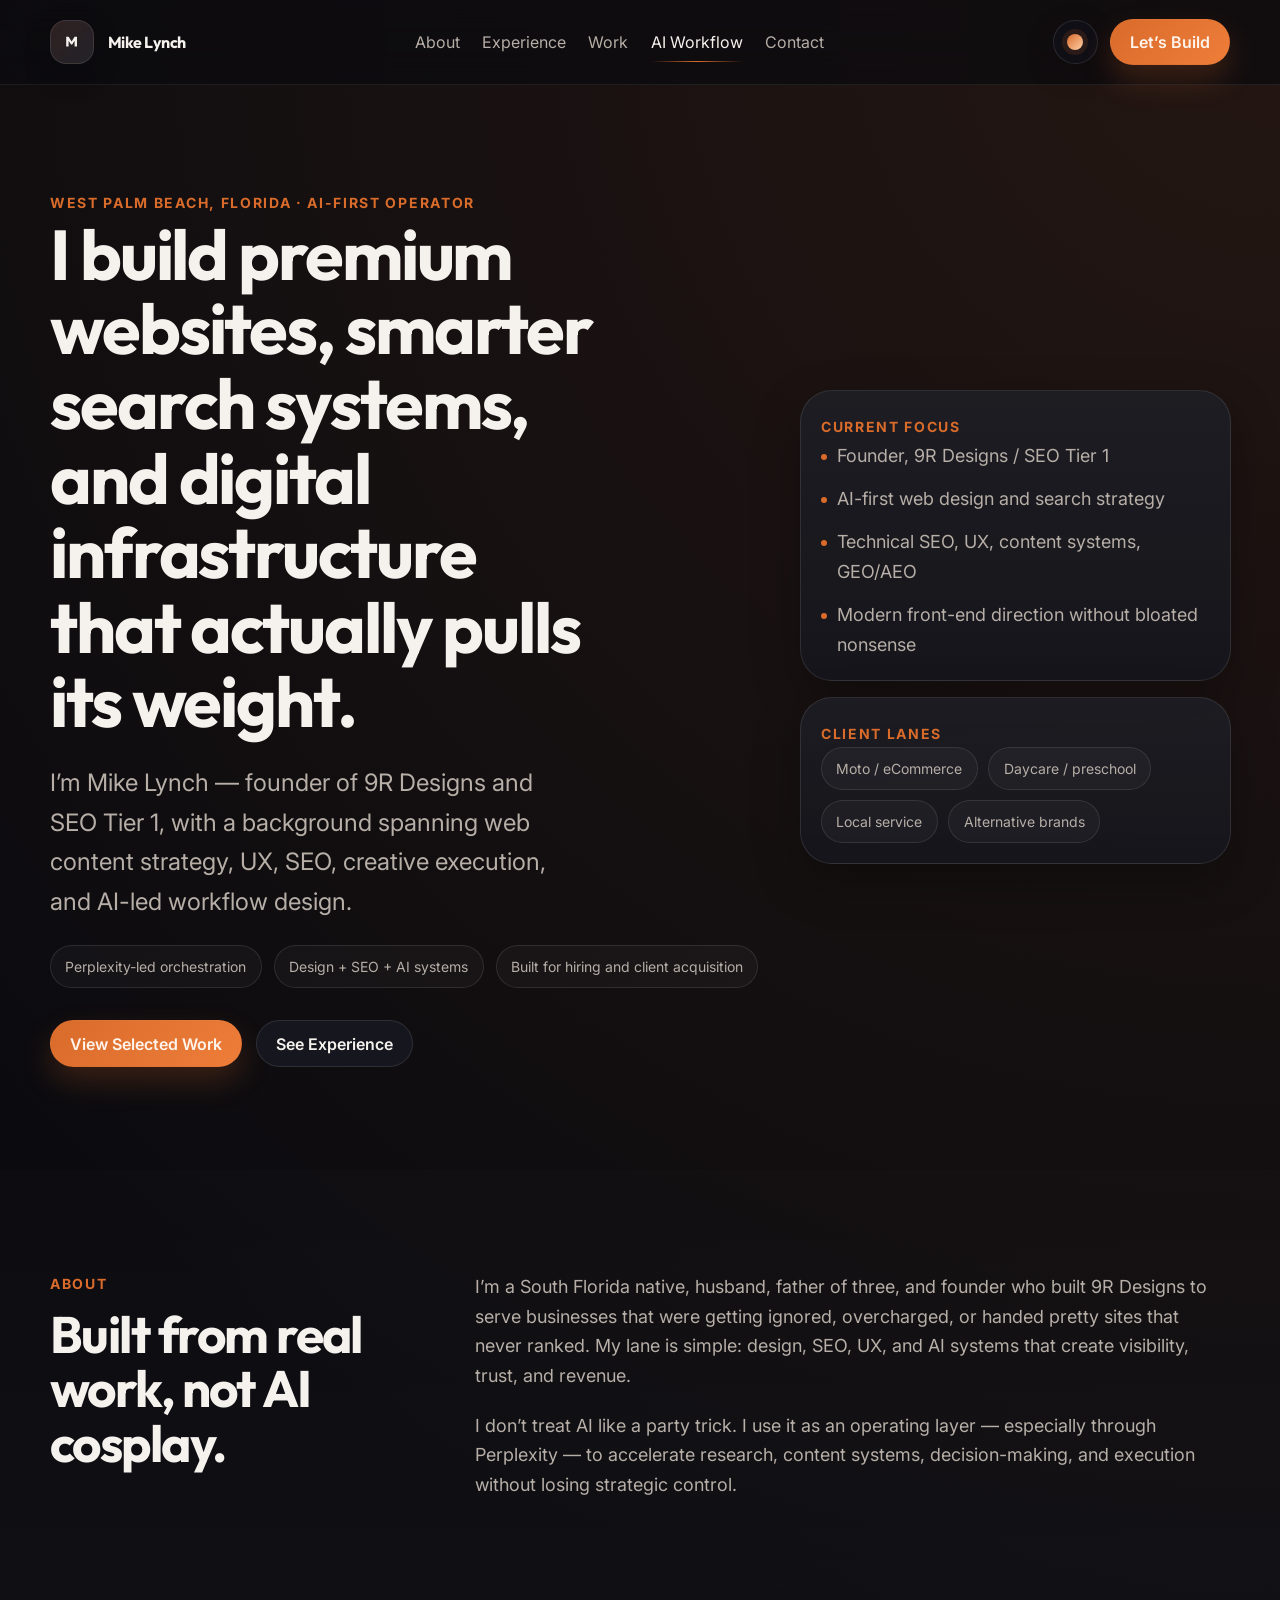
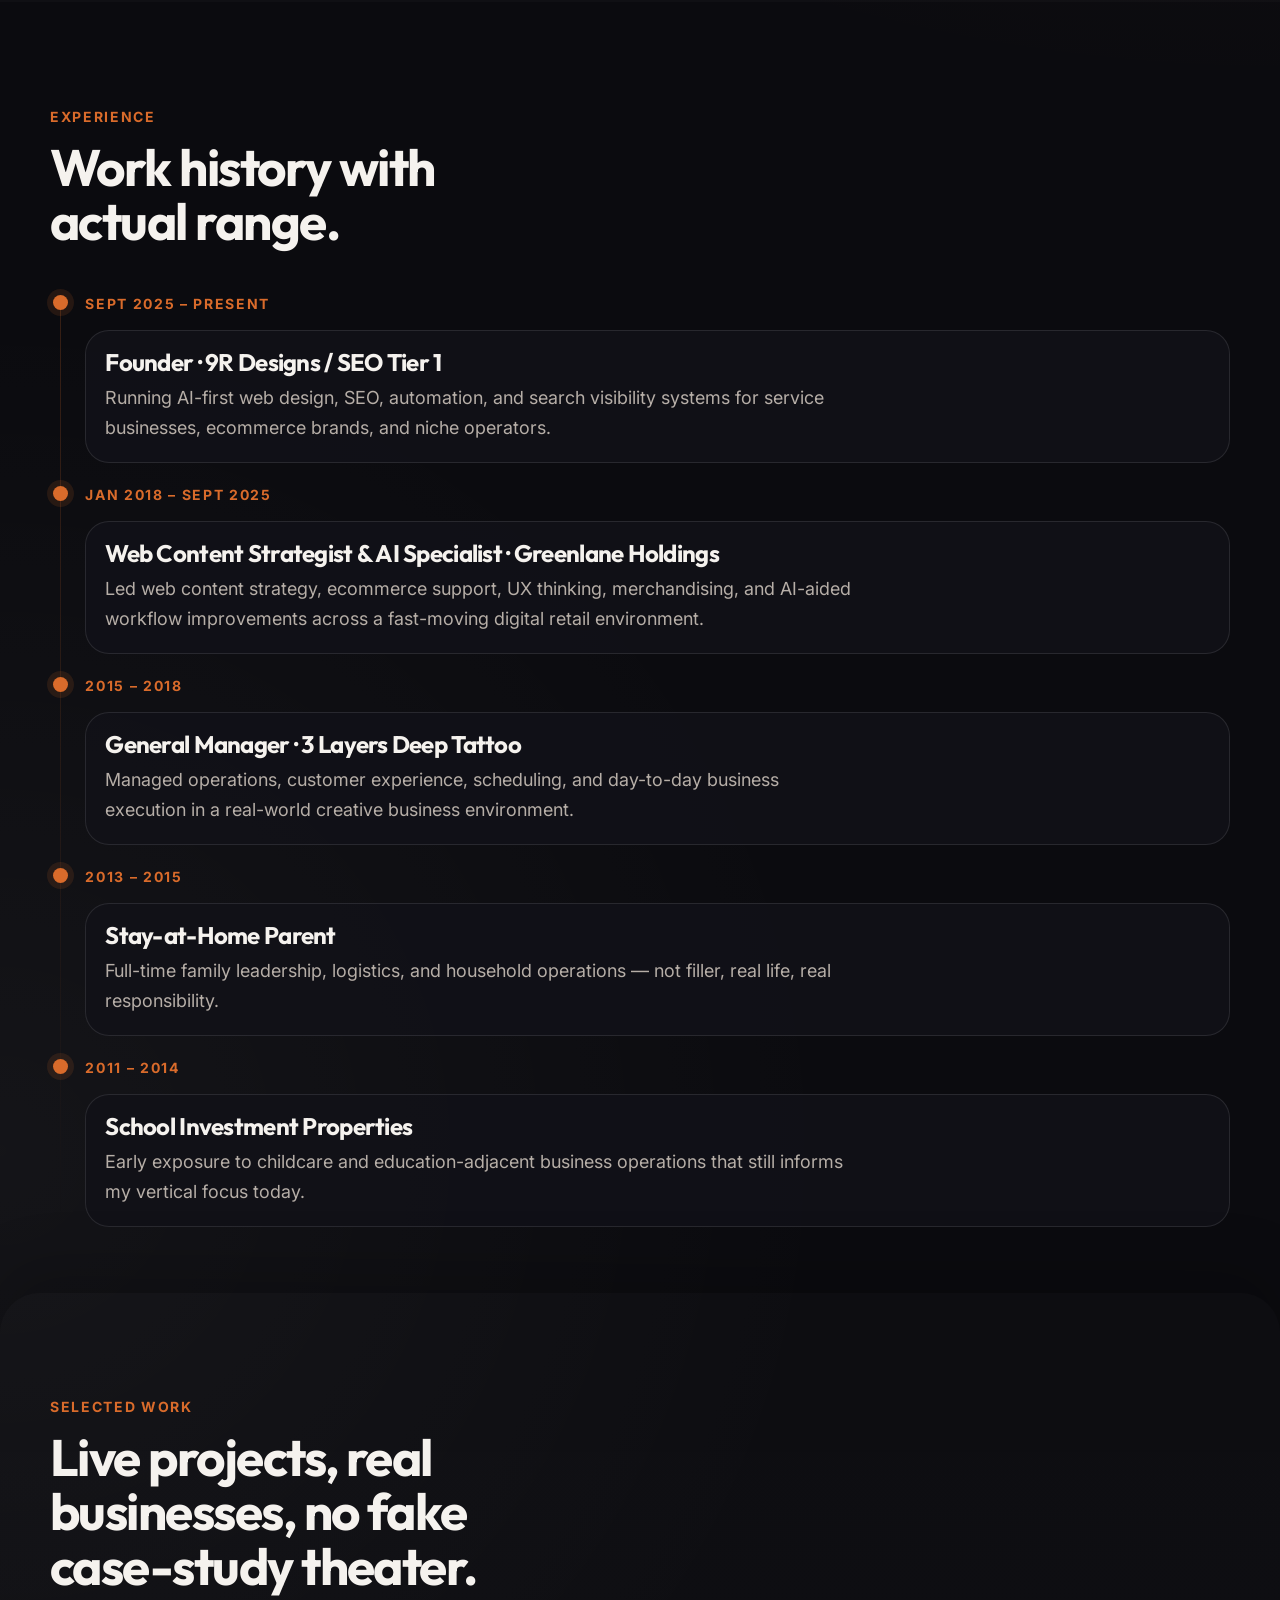
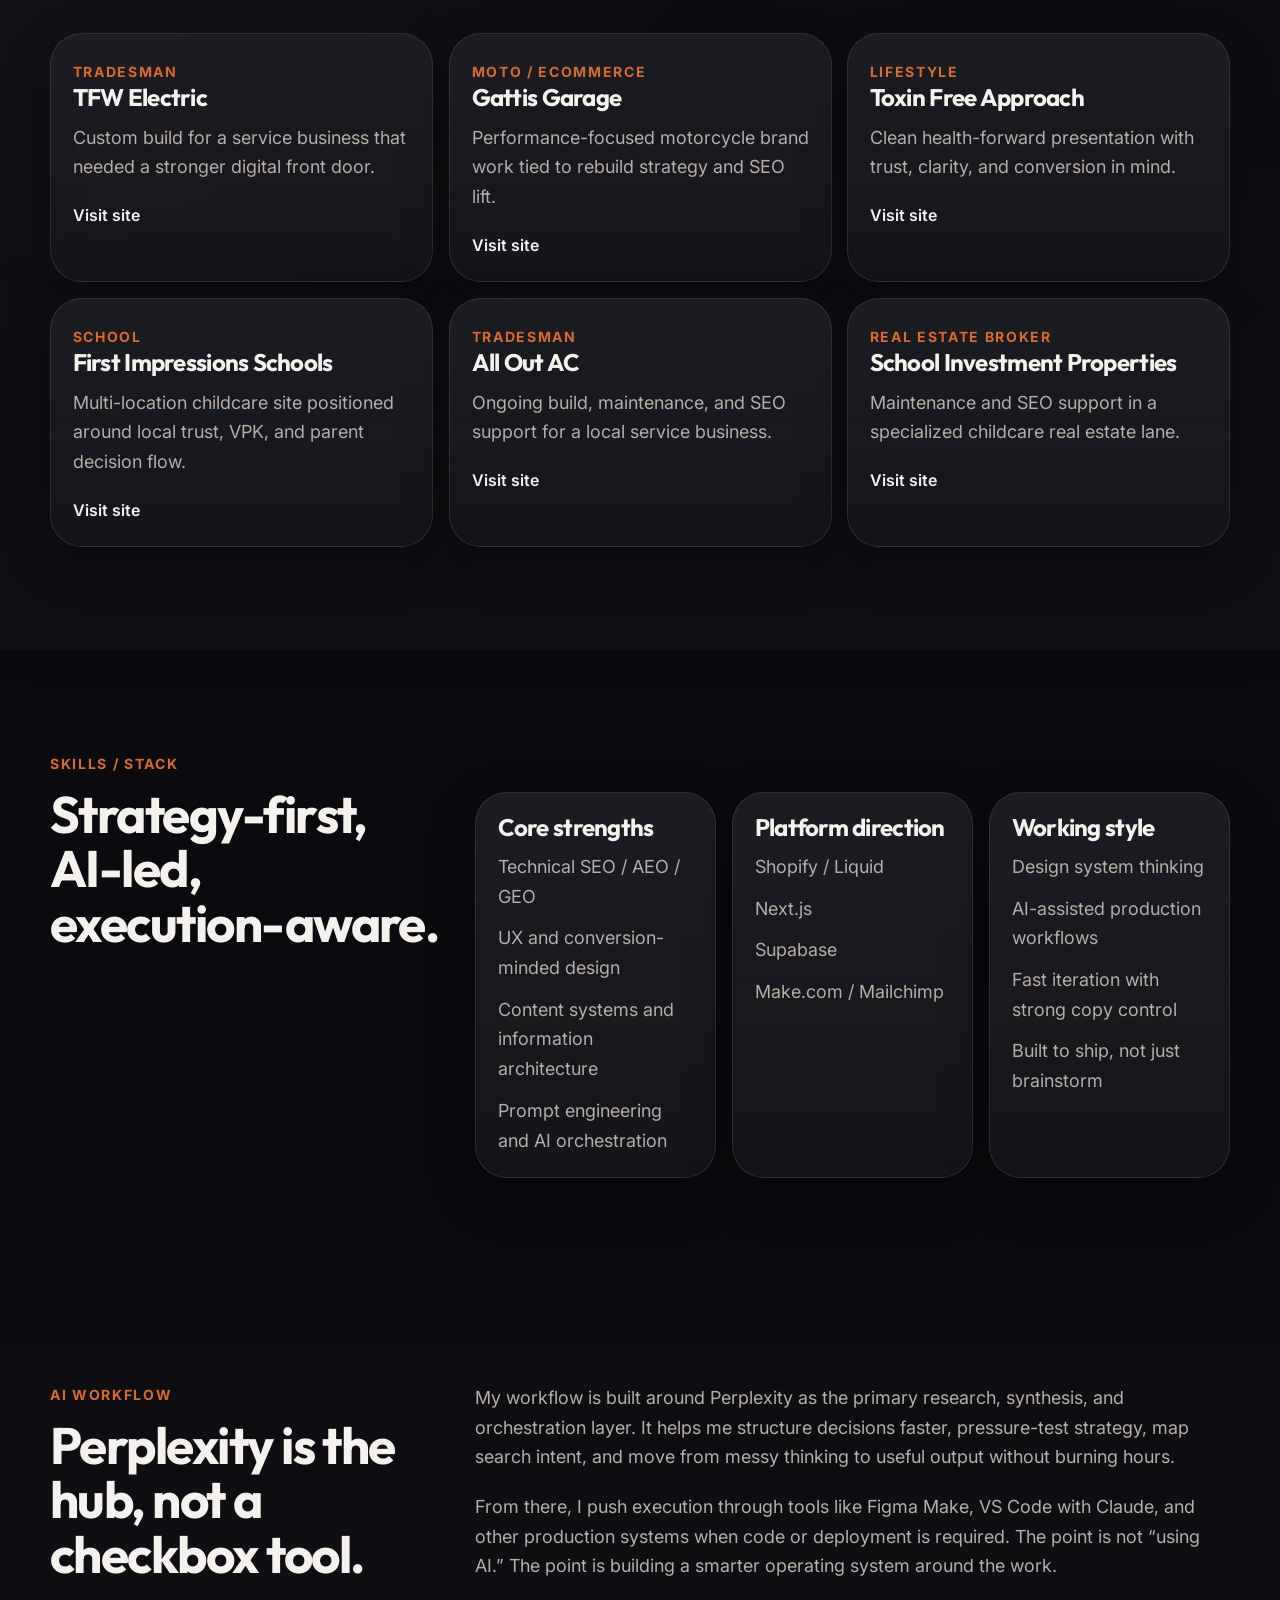
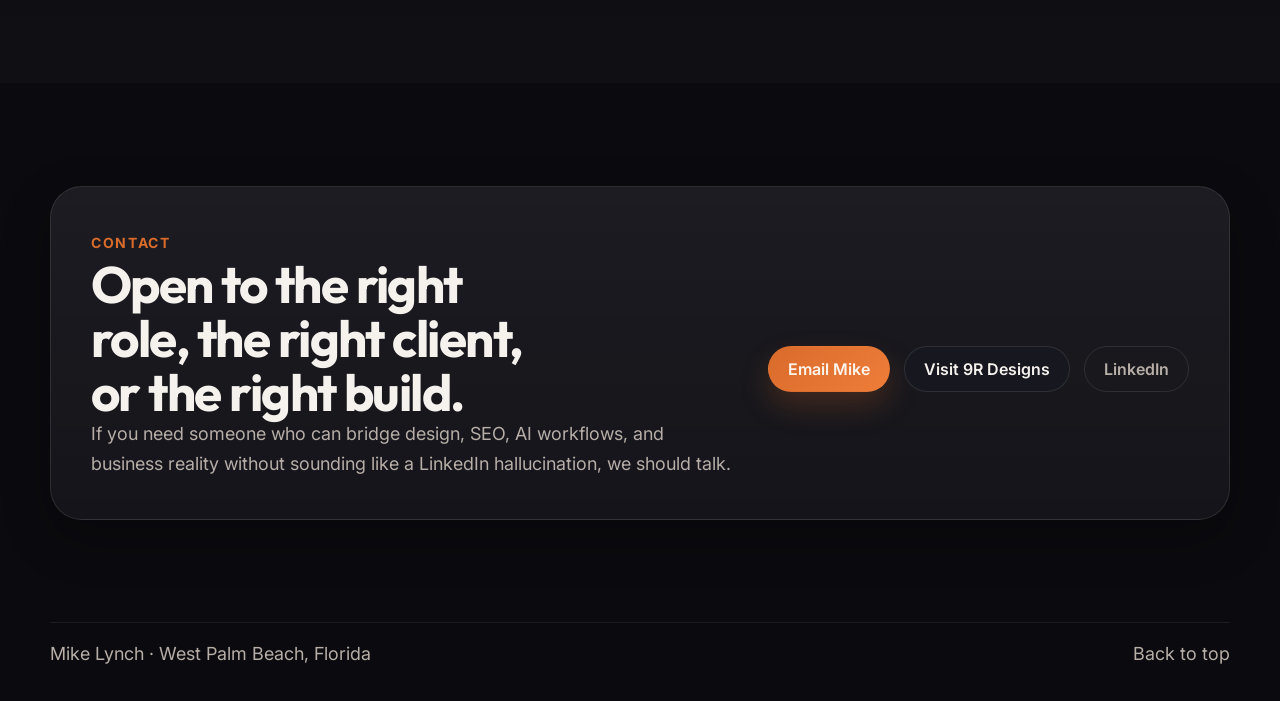
==== index.html @ a975d692 "Change 'Back to top' link target from #top to #hero" ====
<!DOCTYPE html>
<html lang="en" data-theme="dark">
<head>
  <meta charset="UTF-8" />
  <meta name="viewport" content="width=device-width, initial-scale=1.0" />
  <title>Mike Lynch | AI-First Web Designer, SEO Strategist & Creative Operator</title>
  <meta
    name="description"
    content="Mike Lynch is a West Palm Beach-based AI-first web designer, SEO strategist, and creative operator building fast, premium sites and search systems for brands that need real results."
  />
  <meta name="robots" content="index, follow" />
  <meta name="theme-color" content="#0c0c0f" />

  <link rel="canonical" href="https://mikelynchresume.netlify.app/" />

  <meta property="og:type" content="website" />
  <meta property="og:title" content="Mike Lynch | AI-First Web Designer, SEO Strategist & Creative Operator" />
  <meta
    property="og:description"
    content="Portfolio and resume site for Mike Lynch — founder of 9R Designs and SEO Tier 1, focused on AI-first web design, technical SEO, UX, and modern digital systems."
  />
  <meta property="og:url" content="https://mikelynchresume.netlify.app/" />
  <meta property="og:site_name" content="Mike Lynch" />

  <meta name="twitter:card" content="summary_large_image" />
  <meta name="twitter:title" content="Mike Lynch | AI-First Web Designer, SEO Strategist & Creative Operator" />
  <meta
    name="twitter:description"
    content="AI-first portfolio and resume for Mike Lynch — web design, SEO, UX, content systems, and digital execution."
  />

  <link rel="preconnect" href="https://fonts.googleapis.com" />
  <link rel="preconnect" href="https://fonts.gstatic.com" crossorigin />
  <link
    href="https://fonts.googleapis.com/css2?family=Inter:wght@400;500;600;700;800&family=Outfit:wght@500;600;700;800&display=swap"
    rel="stylesheet"
  />

  <link rel="stylesheet" href="assets/css/styles.css" />
  <script defer src="assets/js/main.js"></script>

  <script type="application/ld+json">
  {
    "@context": "https://schema.org",
    "@graph": [
      {
        "@type": "Person",
        "name": "Mike Lynch",
        "jobTitle": "AI-First Web Designer, SEO Strategist, and Creative Operator",
        "address": {
          "@type": "PostalAddress",
          "addressLocality": "West Palm Beach",
          "addressRegion": "FL",
          "addressCountry": "US"
        },
        "worksFor": [
          {
            "@type": "Organization",
            "name": "9R Designs"
          },
          {
            "@type": "Organization",
            "name": "SEO Tier 1"
          }
        ],
        "url": "https://mikelynchresume.netlify.app/",
        "sameAs": [
          "https://9rdesigns.com/",
          "https://www.linkedin.com/in/michael-lynch-08b52375"
        ]
      },
      {
        "@type": "WebSite",
        "name": "Mike Lynch",
        "url": "https://mikelynchresume.netlify.app/"
      }
    ]
  }
  </script>
</head>
<body>
  <a class="skip-link" href="#main-content">Skip to content</a>

  <div class="site-shell">
    <header class="site-header" id="top">
      <div class="container header-inner">
        <a class="brand" href="#hero" aria-label="Mike Lynch home">
          <span class="brand-mark" aria-hidden="true">
            <svg viewBox="0 0 64 64" role="img" aria-hidden="true">
              <path d="M14 48V16h8l10 16 10-16h8v32h-8V29.5L34 42h-4L22 29.5V48z" fill="currentColor"></path>
            </svg>
          </span>
          <span class="brand-text">Mike Lynch</span>
        </a>

        <nav class="site-nav" aria-label="Primary">
          <a href="#about">About</a>
          <a href="#experience">Experience</a>
          <a href="#work">Work</a>
          <a href="#workflow">AI Workflow</a>
          <a href="#contact">Contact</a>
        </nav>

        <div class="header-actions">
          <button
            class="theme-toggle"
            type="button"
            data-theme-toggle
            aria-label="Switch color theme"
          >
            <span class="theme-toggle-dot" aria-hidden="true"></span>
          </button>
          <a class="button button-primary" href="#contact">Let’s Build</a>
        </div>
      </div>
    </header>

    <main id="main-content">
      <section class="hero section" id="hero">
        <div class="container hero-grid">
          <div class="hero-copy reveal">
            <p class="eyebrow">West Palm Beach, Florida · AI-first operator</p>
            <h1>
              I build premium websites, smarter search systems, and digital infrastructure
              that actually pulls its weight.
            </h1>
            <p class="hero-lead">
              I’m Mike Lynch — founder of 9R Designs and SEO Tier 1, with a background spanning
              web content strategy, UX, SEO, creative execution, and AI-led workflow design.
            </p>

            <div class="hero-meta" role="list" aria-label="Core value points">
              <span role="listitem">Perplexity-led orchestration</span>
              <span role="listitem">Design + SEO + AI systems</span>
              <span role="listitem">Built for hiring and client acquisition</span>
            </div>

            <div class="hero-cta">
              <a class="button button-primary" href="#work">View Selected Work</a>
              <a class="button button-secondary" href="#experience">See Experience</a>
            </div>
          </div>

          <aside class="hero-card reveal-delay" aria-label="Professional snapshot">
            <div class="hero-card-panel">
              <p class="mini-label">Current focus</p>
              <ul class="snapshot-list" role="list">
                <li>Founder, 9R Designs / SEO Tier 1</li>
                <li>AI-first web design and search strategy</li>
                <li>Technical SEO, UX, content systems, GEO/AEO</li>
                <li>Modern front-end direction without bloated nonsense</li>
              </ul>
            </div>

            <div class="hero-card-panel">
              <p class="mini-label">Client lanes</p>
              <ul class="snapshot-tags" role="list">
                <li>Moto / eCommerce</li>
                <li>Daycare / preschool</li>
                <li>Local service</li>
                <li>Alternative brands</li>
              </ul>
            </div>
          </aside>
        </div>
      </section>

      <section class="section section-dark" id="about">
        <div class="container section-grid">
          <div class="section-heading reveal">
            <p class="eyebrow">About</p>
            <h2>Built from real work, not AI cosplay.</h2>
          </div>

          <div class="section-content reveal-delay">
            <p>
              I’m a South Florida native, husband, father of three, and founder who built 9R Designs
              to serve businesses that were getting ignored, overcharged, or handed pretty sites that
              never ranked. My lane is simple: design, SEO, UX, and AI systems that create visibility,
              trust, and revenue.
            </p>
            <p>
              I don’t treat AI like a party trick. I use it as an operating layer — especially through
              Perplexity — to accelerate research, content systems, decision-making, and execution
              without losing strategic control.
            </p>
          </div>
        </div>
      </section>

      <section class="section" id="experience">
        <div class="container">
          <div class="section-heading reveal">
            <p class="eyebrow">Experience</p>
            <h2>Work history with actual range.</h2>
          </div>

          <div class="timeline">
            <article class="timeline-item reveal">
              <div class="timeline-meta">
                <span class="timeline-date">Sept 2025 – Present</span>
              </div>
              <div class="timeline-body">
                <h3>Founder · 9R Designs / SEO Tier 1</h3>
                <p>
                  Running AI-first web design, SEO, automation, and search visibility systems for
                  service businesses, ecommerce brands, and niche operators.
                </p>
              </div>
            </article>

            <article class="timeline-item reveal">
              <div class="timeline-meta">
                <span class="timeline-date">Jan 2018 – Sept 2025</span>
              </div>
              <div class="timeline-body">
                <h3>Web Content Strategist & AI Specialist · Greenlane Holdings</h3>
                <p>
                  Led web content strategy, ecommerce support, UX thinking, merchandising, and AI-aided
                  workflow improvements across a fast-moving digital retail environment.
                </p>
              </div>
            </article>

            <article class="timeline-item reveal">
              <div class="timeline-meta">
                <span class="timeline-date">2015 – 2018</span>
              </div>
              <div class="timeline-body">
                <h3>General Manager · 3 Layers Deep Tattoo</h3>
                <p>
                  Managed operations, customer experience, scheduling, and day-to-day business execution
                  in a real-world creative business environment.
                </p>
              </div>
            </article>

            <article class="timeline-item reveal">
              <div class="timeline-meta">
                <span class="timeline-date">2013 – 2015</span>
              </div>
              <div class="timeline-body">
                <h3>Stay-at-Home Parent</h3>
                <p>
                  Full-time family leadership, logistics, and household operations — not filler, real life,
                  real responsibility.
                </p>
              </div>
            </article>

            <article class="timeline-item reveal">
              <div class="timeline-meta">
                <span class="timeline-date">2011 – 2014</span>
              </div>
              <div class="timeline-body">
                <h3>School Investment Properties</h3>
                <p>
                  Early exposure to childcare and education-adjacent business operations that still informs
                  my vertical focus today.
                </p>
              </div>
            </article>
          </div>
        </div>
      </section>

      <section class="section section-dark" id="work">
        <div class="container">
          <div class="section-heading reveal">
            <p class="eyebrow">Selected work</p>
            <h2>Live projects, real businesses, no fake case-study theater.</h2>
          </div>

          <div class="work-grid">
            <article class="work-card reveal">
              <p class="work-type">Tradesman</p>
              <h3>TFW Electric</h3>
              <p>Custom build for a service business that needed a stronger digital front door.</p>
              <a href="https://www.tfw-electric.com/" target="_blank" rel="noopener noreferrer">Visit site</a>
            </article>

            <article class="work-card reveal">
              <p class="work-type">Moto / Ecommerce</p>
              <h3>Gattis Garage</h3>
              <p>Performance-focused motorcycle brand work tied to rebuild strategy and SEO lift.</p>
              <a href="https://www.gattisgarage.com/" target="_blank" rel="noopener noreferrer">Visit site</a>
            </article>

            <article class="work-card reveal">
              <p class="work-type">Lifestyle</p>
              <h3>Toxin Free Approach</h3>
              <p>Clean health-forward presentation with trust, clarity, and conversion in mind.</p>
              <a href="https://toxinfreeapproach.com/" target="_blank" rel="noopener noreferrer">Visit site</a>
            </article>

            <article class="work-card reveal">
              <p class="work-type">School</p>
              <h3>First Impressions Schools</h3>
              <p>Multi-location childcare site positioned around local trust, VPK, and parent decision flow.</p>
              <a href="https://www.firstimpressionsschools.com/" target="_blank" rel="noopener noreferrer">Visit site</a>
            </article>

            <article class="work-card reveal">
              <p class="work-type">Tradesman</p>
              <h3>All Out AC</h3>
              <p>Ongoing build, maintenance, and SEO support for a local service business.</p>
              <a href="https://www.alloutac.com/" target="_blank" rel="noopener noreferrer">Visit site</a>
            </article>

            <article class="work-card reveal">
              <p class="work-type">Real Estate Broker</p>
              <h3>School Investment Properties</h3>
              <p>Maintenance and SEO support in a specialized childcare real estate lane.</p>
              <a href="https://www.childcaresales.com/" target="_blank" rel="noopener noreferrer">Visit site</a>
            </article>
          </div>
        </div>
      </section>

      <section class="section" id="skills">
        <div class="container section-grid">
          <div class="section-heading reveal">
            <p class="eyebrow">Skills / Stack</p>
            <h2>Strategy-first, AI-led, execution-aware.</h2>
          </div>

          <div class="section-content reveal-delay">
            <div class="skill-clusters">
              <article class="skill-card">
                <h3>Core strengths</h3>
                <ul role="list">
                  <li>Technical SEO / AEO / GEO</li>
                  <li>UX and conversion-minded design</li>
                  <li>Content systems and information architecture</li>
                  <li>Prompt engineering and AI orchestration</li>
                </ul>
              </article>

              <article class="skill-card">
                <h3>Platform direction</h3>
                <ul role="list">
                  <li>Shopify / Liquid</li>
                  <li>Next.js</li>
                  <li>Supabase</li>
                  <li>Make.com / Mailchimp</li>
                </ul>
              </article>

              <article class="skill-card">
                <h3>Working style</h3>
                <ul role="list">
                  <li>Design system thinking</li>
                  <li>AI-assisted production workflows</li>
                  <li>Fast iteration with strong copy control</li>
                  <li>Built to ship, not just brainstorm</li>
                </ul>
              </article>
            </div>
          </div>
        </div>
      </section>

      <section class="section section-dark" id="workflow">
        <div class="container section-grid">
          <div class="section-heading reveal">
            <p class="eyebrow">AI workflow</p>
            <h2>Perplexity is the hub, not a checkbox tool.</h2>
          </div>

          <div class="section-content reveal-delay">
            <p>
              My workflow is built around Perplexity as the primary research, synthesis, and orchestration
              layer. It helps me structure decisions faster, pressure-test strategy, map search intent,
              and move from messy thinking to useful output without burning hours.
            </p>
            <p>
              From there, I push execution through tools like Figma Make, VS Code with Claude, and other
              production systems when code or deployment is required. The point is not “using AI.” The point
              is building a smarter operating system around the work.
            </p>
          </div>
        </div>
      </section>

      <section class="section" id="contact">
        <div class="container contact-panel reveal">
          <div>
            <p class="eyebrow">Contact</p>
            <h2>Open to the right role, the right client, or the right build.</h2>
            <p>
              If you need someone who can bridge design, SEO, AI workflows, and business reality without
              sounding like a LinkedIn hallucination, we should talk.
            </p>
          </div>

          <div class="contact-actions">
            <a class="button button-primary" href="mailto:anonymouslynch@gmail.com">Email Mike</a>
            <a
              class="button button-secondary"
              href="https://9rdesigns.com/"
              target="_blank"
              rel="noopener noreferrer"
            >
              Visit 9R Designs
            </a>
            <a
              class="button button-ghost"
              href="https://www.linkedin.com/in/michael-lynch-08b52375"
              target="_blank"
              rel="noopener noreferrer"
            >
              LinkedIn
            </a>
          </div>
        </div>
      </section>
    </main>

    <footer class="site-footer">
      <div class="container footer-inner">
        <p>Mike Lynch · West Palm Beach, Florida</p>
        <a href="#hero">Back to top</a>
      </div>
    </footer>
  </div>
</body>
</html>
---- assets/css/styles.css ----
/* 
  Art direction: AI-first personal portfolio / modern developer aesthetic
  Palette: dark graphite foundation with copper-orange accent
  Typography: Outfit for display + Inter for body
  Density: balanced, premium, mobile-first
*/
.site-header.is-scrolled {
  background: rgba(11, 11, 15, 0.88);
  border-bottom-color: rgba(217, 107, 43, 0.12);
  box-shadow: 0 10px 30px rgba(0, 0, 0, 0.18);
}

.site-nav a.is-active {
  color: var(--color-text);
}

.site-nav a.is-active::after {
  content: "";
  position: absolute;
  left: 0;
  right: 0;
  bottom: -0.45rem;
  height: 1px;
  background: linear-gradient(90deg, transparent, var(--color-primary), transparent);
}
:root,
[data-theme="light"] {
  --font-display: "Outfit", "Inter", sans-serif;
  --font-body: "Inter", "Segoe UI", sans-serif;

  --text-xs: clamp(0.75rem, 0.7rem + 0.25vw, 0.875rem);
  --text-sm: clamp(0.875rem, 0.8rem + 0.35vw, 1rem);
  --text-base: clamp(1rem, 0.95rem + 0.25vw, 1.125rem);
  --text-lg: clamp(1.125rem, 1rem + 0.75vw, 1.5rem);
  --text-xl: clamp(1.5rem, 1.2rem + 1.25vw, 2.25rem);
  --text-2xl: clamp(2rem, 1.2rem + 2.5vw, 3.5rem);
  --text-3xl: clamp(2.6rem, 1.2rem + 4vw, 5rem);

  --space-1: 0.25rem;
  --space-2: 0.5rem;
  --space-3: 0.75rem;
  --space-4: 1rem;
  --space-5: 1.25rem;
  --space-6: 1.5rem;
  --space-8: 2rem;
  --space-10: 2.5rem;
  --space-12: 3rem;
  --space-16: 4rem;
  --space-20: 5rem;
  --space-24: 6rem;
  --space-32: 8rem;

  --color-bg: #f4f1ec;
  --color-surface: #fbf8f3;
  --color-surface-2: #ffffff;
  --color-surface-offset: #ede6dd;
  --color-surface-offset-2: #e3dacd;
  --color-surface-dynamic: #d8cec1;
  --color-border: rgba(50, 33, 22, 0.12);
  --color-divider: rgba(50, 33, 22, 0.08);

  --color-text: #181311;
  --color-text-muted: #5d534b;
  --color-text-faint: #8f847b;
  --color-text-inverse: #f7f3ef;

  --color-primary: #c8642c;
  --color-primary-hover: #af5422;
  --color-primary-active: #8f4217;
  --color-primary-soft: rgba(200, 100, 44, 0.12);
  --color-primary-strong: rgba(200, 100, 44, 0.2);

  --radius-sm: 0.5rem;
  --radius-md: 0.85rem;
  --radius-lg: 1.25rem;
  --radius-xl: 1.5rem;
  --radius-2xl: 2rem;
  --radius-full: 999px;

  --shadow-sm: 0 8px 24px rgba(17, 10, 5, 0.06);
  --shadow-md: 0 16px 40px rgba(17, 10, 5, 0.09);
  --shadow-lg: 0 24px 64px rgba(17, 10, 5, 0.12);

  --container: 1180px;
  --transition-base: 180ms cubic-bezier(0.16, 1, 0.3, 1);
  --transition-slow: 500ms cubic-bezier(0.16, 1, 0.3, 1);
}

[data-theme="dark"] {
  --color-bg: #0b0b0f;
  --color-surface: rgba(18, 18, 24, 0.88);
  --color-surface-2: rgba(24, 24, 32, 0.95);
  --color-surface-offset: rgba(29, 29, 39, 0.95);
  --color-surface-offset-2: rgba(37, 37, 49, 0.96);
  --color-surface-dynamic: rgba(48, 48, 64, 0.98);
  --color-border: rgba(255, 255, 255, 0.1);
  --color-divider: rgba(255, 255, 255, 0.07);

  --color-text: #f5f2ee;
  --color-text-muted: #b6aea7;
  --color-text-faint: #817870;
  --color-text-inverse: #140f0b;

  --color-primary: #d96b2b;
  --color-primary-hover: #ee7d39;
  --color-primary-active: #ff9a5b;
  --color-primary-soft: rgba(217, 107, 43, 0.13);
  --color-primary-strong: rgba(217, 107, 43, 0.22);

  --shadow-sm: 0 10px 30px rgba(0, 0, 0, 0.18);
  --shadow-md: 0 18px 48px rgba(0, 0, 0, 0.28);
  --shadow-lg: 0 30px 80px rgba(0, 0, 0, 0.4);
}

@media (prefers-color-scheme: dark) {
  :root:not([data-theme="light"]) {
    --color-bg: #0b0b0f;
    --color-surface: rgba(18, 18, 24, 0.88);
    --color-surface-2: rgba(24, 24, 32, 0.95);
    --color-surface-offset: rgba(29, 29, 39, 0.95);
    --color-surface-offset-2: rgba(37, 37, 49, 0.96);
    --color-surface-dynamic: rgba(48, 48, 64, 0.98);
    --color-border: rgba(255, 255, 255, 0.1);
    --color-divider: rgba(255, 255, 255, 0.07);
    --color-text: #f5f2ee;
    --color-text-muted: #b6aea7;
    --color-text-faint: #817870;
    --color-text-inverse: #140f0b;
    --color-primary: #d96b2b;
    --color-primary-hover: #ee7d39;
    --color-primary-active: #ff9a5b;
    --color-primary-soft: rgba(217, 107, 43, 0.13);
    --color-primary-strong: rgba(217, 107, 43, 0.22);
  }
}

*,
*::before,
*::after {
  box-sizing: border-box;
}

html {
  scroll-behavior: smooth;
  -webkit-text-size-adjust: 100%;
  text-size-adjust: 100%;
}

body {
  margin: 0;
  min-height: 100vh;
  font-family: var(--font-body);
  font-size: var(--text-base);
  line-height: 1.65;
  color: var(--color-text);
  background:
    radial-gradient(circle at top right, rgba(217, 107, 43, 0.12), transparent 30%),
    radial-gradient(circle at left center, rgba(255, 255, 255, 0.04), transparent 28%),
    var(--color-bg);
  overflow-x: hidden;
}

img,
svg {
  display: block;
  max-width: 100%;
}

a {
  color: inherit;
  text-decoration: none;
  transition:
    color var(--transition-base),
    border-color var(--transition-base),
    background var(--transition-base),
    transform var(--transition-base),
    opacity var(--transition-base);
}

button,
input,
textarea,
select {
  font: inherit;
}

button {
  cursor: pointer;
  border: 0;
  background: none;
}

p,
li {
  max-width: 68ch;
}

h1,
h2,
h3,
.brand-text {
  font-family: var(--font-display);
  letter-spacing: -0.03em;
  line-height: 1.06;
  margin: 0;
}

h1 {
  font-size: var(--text-3xl);
  max-width: 12ch;
}

h2 {
  font-size: var(--text-2xl);
  max-width: 14ch;
}

h3 {
  font-size: var(--text-lg);
}

p {
  margin: 0;
  color: var(--color-text-muted);
}

ul[role="list"] {
  margin: 0;
  padding: 0;
  list-style: none;
}

:focus-visible {
  outline: 2px solid var(--color-primary);
  outline-offset: 4px;
  border-radius: var(--radius-sm);
}

::selection {
  background: var(--color-primary-soft);
  color: var(--color-text);
}

.skip-link {
  position: absolute;
  left: var(--space-4);
  top: -100%;
  z-index: 1000;
  padding: 0.75rem 1rem;
  border-radius: var(--radius-full);
  background: var(--color-primary);
  color: #fff;
}

.skip-link:focus {
  top: var(--space-4);
}

.site-shell {
  position: relative;
}

.container {
  width: min(100% - 2rem, var(--container));
  margin-inline: auto;
}

.section {
  position: relative;
  padding-block: clamp(var(--space-16), 10vw, var(--space-24));
}

.section-dark {
  background: linear-gradient(
    180deg,
    rgba(255, 255, 255, 0.01),
    rgba(255, 255, 255, 0.025)
  );
}

.site-header {
  position: sticky;
  top: 0;
  z-index: 40;
  backdrop-filter: blur(18px);
  -webkit-backdrop-filter: blur(18px);
  background: rgba(11, 11, 15, 0.7);
  border-bottom: 1px solid var(--color-divider);
}

.header-inner {
  display: flex;
  align-items: center;
  justify-content: space-between;
  gap: var(--space-4);
  min-height: 84px;
}

.brand {
  display: inline-flex;
  align-items: center;
  gap: 0.85rem;
  font-weight: 700;
}

.brand-mark {
  display: inline-grid;
  place-items: center;
  width: 2.75rem;
  height: 2.75rem;
  border-radius: 1rem;
  color: var(--color-text);
  background:
    linear-gradient(135deg, var(--color-primary-soft), rgba(255, 255, 255, 0.05)),
    var(--color-surface-2);
  border: 1px solid var(--color-border);
  box-shadow: var(--shadow-sm);
}

.brand-mark svg {
  width: 1.2rem;
  height: 1.2rem;
}

.brand-text {
  font-size: 1rem;
}

.site-nav {
  display: none;
  align-items: center;
  gap: 1.4rem;
}

.site-nav a {
  position: relative;
  color: var(--color-text-muted);
  font-size: var(--text-sm);
}

.site-nav a:hover,
.site-nav a:focus-visible {
  color: var(--color-text);
}

.header-actions {
  display: inline-flex;
  align-items: center;
  gap: 0.75rem;
}

.theme-toggle {
  width: 2.8rem;
  height: 2.8rem;
  display: inline-grid;
  place-items: center;
  border-radius: 999px;
  background: var(--color-surface);
  border: 1px solid var(--color-border);
  box-shadow: var(--shadow-sm);
}

.theme-toggle-dot {
  width: 1rem;
  height: 1rem;
  border-radius: 999px;
  background: linear-gradient(135deg, var(--color-primary), #ffd0a6);
  box-shadow: 0 0 0 5px var(--color-primary-soft);
}

.button {
  display: inline-flex;
  align-items: center;
  justify-content: center;
  min-height: 46px;
  padding: 0.9rem 1.2rem;
  border-radius: var(--radius-full);
  border: 1px solid transparent;
  font-size: var(--text-sm);
  font-weight: 600;
  line-height: 1;
  transform: translateY(0);
}

.button:hover,
.button:focus-visible {
  transform: translateY(-1px);
}

.button-primary {
  color: #fff4eb;
  background: linear-gradient(135deg, var(--color-primary), var(--color-primary-hover));
  box-shadow: 0 14px 30px rgba(217, 107, 43, 0.22);
}

.button-primary:hover,
.button-primary:focus-visible {
  background: linear-gradient(135deg, var(--color-primary-hover), var(--color-primary-active));
}

.button-secondary {
  background: var(--color-surface-2);
  border-color: var(--color-border);
  color: var(--color-text);
}

.button-secondary:hover,
.button-secondary:focus-visible {
  background: var(--color-surface-offset);
  border-color: var(--color-primary-strong);
}

.button-ghost {
  background: transparent;
  border-color: var(--color-border);
  color: var(--color-text-muted);
}

.button-ghost:hover,
.button-ghost:focus-visible {
  color: var(--color-text);
  border-color: var(--color-primary-strong);
  background: var(--color-primary-soft);
}

.hero {
  padding-top: clamp(6rem, 12vw, 9rem);
  min-height: min(100vh, 980px);
  display: flex;
  align-items: center;
}

.hero-grid,
.section-grid {
  display: grid;
  gap: var(--space-8);
}

.hero-copy,
.hero-card,
.section-heading,
.section-content,
.contact-panel,
.work-card,
.timeline-item,
.skill-card {
  position: relative;
}

.eyebrow,
.mini-label,
.work-type,
.timeline-date {
  display: inline-flex;
  align-items: center;
  gap: 0.4rem;
  font-size: var(--text-xs);
  font-weight: 700;
  letter-spacing: 0.12em;
  text-transform: uppercase;
  color: var(--color-primary);
}

.hero-lead {
  margin-top: var(--space-6);
  font-size: var(--text-lg);
  color: var(--color-text-muted);
  max-width: 34ch;
}

.hero-meta {
  display: flex;
  flex-wrap: wrap;
  gap: 0.75rem;
  margin-top: var(--space-6);
}

.hero-meta span,
.snapshot-tags li {
  display: inline-flex;
  align-items: center;
  min-height: 2.2rem;
  padding: 0.55rem 0.9rem;
  border-radius: var(--radius-full);
  border: 1px solid var(--color-border);
  background: rgba(255, 255, 255, 0.03);
  color: var(--color-text-muted);
  font-size: var(--text-xs);
}

.hero-cta,
.contact-actions {
  display: flex;
  flex-wrap: wrap;
  gap: 0.85rem;
  margin-top: var(--space-8);
}

.hero-card {
  display: grid;
  gap: var(--space-4);
}

.hero-card-panel,
.skill-card,
.work-card,
.contact-panel {
  border: 1px solid var(--color-border);
  background:
    linear-gradient(180deg, rgba(255, 255, 255, 0.05), rgba(255, 255, 255, 0.015)),
    var(--color-surface);
  border-radius: var(--radius-2xl);
  box-shadow: var(--shadow-md);
  backdrop-filter: blur(14px);
  -webkit-backdrop-filter: blur(14px);
}

.hero-card-panel {
  padding: 1.25rem;
}

.snapshot-list {
  display: grid;
  gap: 0.85rem;
  margin-top: var(--space-4);
}

.snapshot-list li {
  position: relative;
  padding-left: 1rem;
  color: var(--color-text-muted);
}

.snapshot-list li::before {
  content: "";
  position: absolute;
  left: 0;
  top: 0.72em;
  width: 0.38rem;
  height: 0.38rem;
  border-radius: 50%;
  background: var(--color-primary);
}

.snapshot-tags {
  display: flex;
  flex-wrap: wrap;
  gap: 0.65rem;
  margin-top: var(--space-4);
}

.section-heading {
  display: grid;
  align-content: start;
  gap: var(--space-3);
}

.section-content {
  display: grid;
  gap: var(--space-5);
}

.timeline {
  position: relative;
  display: grid;
  gap: var(--space-4);
  margin-top: var(--space-10);
}

.timeline::before {
  content: "";
  position: absolute;
  left: 0.65rem;
  top: 0.5rem;
  bottom: 0.5rem;
  width: 1px;
  background: linear-gradient(180deg, var(--color-primary-strong), transparent);
}

.timeline-item {
  display: grid;
  gap: var(--space-3);
  padding-left: 2.2rem;
}

.timeline-item::before {
  content: "";
  position: absolute;
  left: 0.2rem;
  top: 0.45rem;
  width: 0.95rem;
  height: 0.95rem;
  border-radius: 50%;
  background: var(--color-primary);
  box-shadow: 0 0 0 6px var(--color-primary-soft);
}

.timeline-body {
  display: grid;
  gap: 0.5rem;
  padding: 1.2rem;
  border-radius: var(--radius-xl);
  border: 1px solid var(--color-border);
  background: var(--color-surface);
}
.experience-story {
  position: relative;
  z-index: 2;
}

.experience-shell {
  display: grid;
  grid-template-columns: minmax(0, 1fr);
  gap: var(--space-8);
}

.experience-stage {
  position: relative;
  z-index: 2;
}

.experience-stage-inner {
  position: sticky;
  top: calc(84px + var(--space-6));
  min-height: min(72vh, 760px);
  display: grid;
  align-content: center;
  gap: var(--space-6);
  padding: clamp(1.4rem, 3vw, 2.25rem);
  border: 1px solid var(--color-border);
  border-radius: calc(var(--radius-2xl) + 0.25rem);
  background:
    linear-gradient(180deg, rgba(255, 255, 255, 0.06), rgba(255, 255, 255, 0.02)),
    radial-gradient(circle at top right, rgba(217, 107, 43, 0.12), transparent 28%),
    var(--color-surface);
  box-shadow: var(--shadow-lg);
  backdrop-filter: blur(18px);
  -webkit-backdrop-filter: blur(18px);
  overflow: clip;
}

.experience-stage-inner::before {
  content: "";
  position: absolute;
  inset: 0;
  background:
    linear-gradient(135deg, rgba(255, 255, 255, 0.04), transparent 45%),
    linear-gradient(180deg, transparent, rgba(217, 107, 43, 0.05));
  pointer-events: none;
}

.experience-display {
  position: relative;
  z-index: 1;
  display: grid;
  gap: var(--space-4);
  max-width: 42rem;
}

.experience-kicker {
  font-size: var(--text-xs);
  letter-spacing: 0.16em;
  text-transform: uppercase;
  font-weight: 700;
  color: var(--color-primary);
}

.experience-range {
  font-size: var(--text-sm);
  font-weight: 600;
  color: var(--color-text);
}

.experience-copy {
  font-size: clamp(1.05rem, 1rem + 0.55vw, 1.35rem);
  line-height: 1.55;
  color: var(--color-text-muted);
  max-width: 34ch;
}

.experience-points {
  display: grid;
  gap: 0.85rem;
  margin: 0;
  padding: 0;
  list-style: none;
}

.experience-points li {
  position: relative;
  padding-left: 1.1rem;
  color: var(--color-text-muted);
}

.experience-points li::before {
  content: "";
  position: absolute;
  left: 0;
  top: 0.7em;
  width: 0.42rem;
  height: 0.42rem;
  border-radius: 999px;
  background: var(--color-primary);
  box-shadow: 0 0 0 5px var(--color-primary-soft);
}

.experience-progress {
  position: absolute;
  right: clamp(1rem, 2vw, 1.5rem);
  top: clamp(1rem, 2vw, 1.5rem);
  bottom: clamp(1rem, 2vw, 1.5rem);
  width: 1px;
  background: var(--color-divider);
}

.experience-progress-line {
  display: block;
  width: 100%;
  height: 20%;
  background: linear-gradient(180deg, var(--color-primary), transparent);
  transform-origin: top center;
  transition: height 400ms cubic-bezier(0.16, 1, 0.3, 1);
}

.experience-steps {
  position: relative;
  z-index: 1;
  display: grid;
  gap: 32vh;
  padding-block: 12vh 20vh;
}

.experience-step {
  position: relative;
  min-height: 72vh;
  display: flex;
  align-items: center;
  justify-content: flex-end;
}

.experience-step-card {
  width: min(100%, 420px);
  margin-left: auto;
  padding: 1.25rem;
  border-radius: var(--radius-xl);
  border: 1px solid var(--color-border);
  background:
    linear-gradient(180deg, rgba(255, 255, 255, 0.035), rgba(255, 255, 255, 0.015)),
    var(--color-surface-offset);
  box-shadow: var(--shadow-md);
  transform: translateY(20px) scale(0.985);
  opacity: 0.45;
  transition:
    transform 500ms cubic-bezier(0.16, 1, 0.3, 1),
    opacity 500ms cubic-bezier(0.16, 1, 0.3, 1),
    border-color 220ms ease,
    box-shadow 220ms ease;
}

.experience-step.is-active .experience-step-card {
  opacity: 1;
  transform: translateY(0) scale(1);
  border-color: var(--color-primary-strong);
  box-shadow: var(--shadow-lg);
}

.experience-step-index {
  display: inline-flex;
  margin-bottom: 0.85rem;
  font-size: var(--text-xs);
  font-weight: 800;
  letter-spacing: 0.16em;
  text-transform: uppercase;
  color: var(--color-primary);
}

.experience-step-card h3 {
  margin-bottom: 0.55rem;
}

.experience-step-card p {
  color: var(--color-text-muted);
}

.experience-display.is-transitioning > * {
  animation: experienceFade 360ms cubic-bezier(0.16, 1, 0.3, 1);
}

@keyframes experienceFade {
  0% {
    opacity: 0;
    transform: translateY(10px);
    filter: blur(4px);
  }
  100% {
    opacity: 1;
    transform: translateY(0);
    filter: blur(0);
  }
}

/* tasteful upgrades to the rest of the site */
.hero-copy > * {
  opacity: 0;
  transform: translateY(16px);
  animation: heroIn 700ms cubic-bezier(0.16, 1, 0.3, 1) forwards;
}

.hero-copy > *:nth-child(1) { animation-delay: 90ms; }
.hero-copy > *:nth-child(2) { animation-delay: 170ms; }
.hero-copy > *:nth-child(3) { animation-delay: 260ms; }
.hero-copy > *:nth-child(4) { animation-delay: 340ms; }
.hero-copy > *:nth-child(5) { animation-delay: 420ms; }

.hero-card {
  opacity: 0;
  transform: translateY(18px) scale(0.99);
  animation: heroCardIn 850ms cubic-bezier(0.16, 1, 0.3, 1) 260ms forwards;
}

@keyframes heroIn {
  0% {
    opacity: 0;
    transform: translateY(16px);
    filter: blur(6px);
  }
  100% {
    opacity: 1;
    transform: translateY(0);
    filter: blur(0);
  }
}

@keyframes heroCardIn {
  0% {
    opacity: 0;
    transform: translateY(18px) scale(0.99);
    filter: blur(8px);
  }
  100% {
    opacity: 1;
    transform: translateY(0) scale(1);
    filter: blur(0);
  }
}

/* the next section covers over experience cleanly */
#work {
  position: relative;
  z-index: 4;
  margin-top: -4vh;
  border-top-left-radius: calc(var(--radius-2xl) + 0.5rem);
  border-top-right-radius: calc(var(--radius-2xl) + 0.5rem);
  box-shadow: 0 -24px 60px rgba(0, 0, 0, 0.18);
}

@media (min-width: 980px) {
  .experience-shell {
    grid-template-columns: minmax(0, 1.05fr) minmax(340px, 0.7fr);
    align-items: start;
    gap: var(--space-10);
  }

  .experience-stage {
    grid-column: 1 / 2;
  }

  .experience-steps {
    grid-column: 2 / 3;
    gap: 38vh;
    padding-top: 8vh;
  }
}

@media (max-width: 979px) {
  .experience-stage-inner {
    top: calc(76px + var(--space-4));
    min-height: auto;
  }

  .experience-step {
    min-height: 48vh;
    align-items: flex-start;
  }

  .experience-step-card {
    width: 100%;
  }

  .experience-steps {
    gap: 16vh;
    padding-block: 6vh 8vh;
  }

  #work {
    margin-top: 0;
    border-top-left-radius: 0;
    border-top-right-radius: 0;
    box-shadow: none;
  }
}

@media (prefers-reduced-motion: reduce) {
  .experience-stage-inner {
    position: relative;
    top: auto;
  }

  .experience-steps {
    gap: var(--space-8);
    padding-block: var(--space-8);
  }

  .experience-step {
    min-height: auto;
  }

  .experience-step-card,
  .hero-copy > *,
  .hero-card,
  .experience-display.is-transitioning > * {
    animation: none !important;
    transform: none !important;
    filter: none !important;
    opacity: 1 !important;
  }
}
.work-grid,
.skill-clusters {
  display: grid;
  gap: var(--space-4);
  margin-top: var(--space-10);
}

.work-card,
.skill-card {
  padding: 1.35rem;
}

.work-card p:not(.work-type),
.skill-card li {
  color: var(--color-text-muted);
}

.work-card a {
  display: inline-flex;
  align-items: center;
  gap: 0.45rem;
  margin-top: var(--space-5);
  font-size: var(--text-sm);
  font-weight: 600;
  color: var(--color-text);
}

.work-card a:hover,
.work-card a:focus-visible {
  color: var(--color-primary);
}

.skill-card h3,
.work-card h3 {
  margin-bottom: 0.75rem;
}

.skill-card ul {
  display: grid;
  gap: 0.75rem;
}

.contact-panel {
  display: grid;
  gap: var(--space-8);
  padding: clamp(1.4rem, 4vw, 2.5rem);
}

.site-footer {
  padding: 0 0 var(--space-8);
}

.footer-inner {
  display: flex;
  flex-direction: column;
  gap: 0.75rem;
  padding-top: var(--space-4);
  border-top: 1px solid var(--color-divider);
}

.footer-inner a {
  color: var(--color-text-muted);
}

.footer-inner a:hover,
.footer-inner a:focus-visible {
  color: var(--color-primary);
}

.reveal,
.reveal-delay {
  opacity: 0;
  transform: translateY(24px);
  transition:
    opacity 0.8s cubic-bezier(0.16, 1, 0.3, 1),
    transform 0.8s cubic-bezier(0.16, 1, 0.3, 1);
  will-change: opacity, transform;
}

.reveal-delay {
  transition-delay: 120ms;
}

.reveal.is-visible,
.reveal-delay.is-visible {
  opacity: 1;
  transform: translateY(0);
}

@media (min-width: 768px) {
  .container {
    width: min(100% - 3rem, var(--container));
  }

  .site-nav {
    display: inline-flex;
  }

  .hero-grid {
    grid-template-columns: minmax(0, 1.25fr) minmax(320px, 0.75fr);
    align-items: center;
  }

  .section-grid {
    grid-template-columns: minmax(220px, 0.52fr) minmax(0, 1fr);
    align-items: start;
  }

  .work-grid {
    grid-template-columns: repeat(2, minmax(0, 1fr));
  }

  .skill-clusters {
    grid-template-columns: repeat(3, minmax(0, 1fr));
  }

  .contact-panel {
    grid-template-columns: minmax(0, 1.1fr) auto;
    align-items: center;
  }

  .footer-inner {
    flex-direction: row;
    align-items: center;
    justify-content: space-between;
  }
}

@media (min-width: 1100px) {
  .work-grid {
    grid-template-columns: repeat(3, minmax(0, 1fr));
  }

  .section {
    padding-block: clamp(5rem, 8vw, 7rem);
  }
}

@media (hover: hover) {
  .work-card:hover,
  .skill-card:hover,
  .hero-card-panel:hover,
  .contact-panel:hover,
  .timeline-body:hover {
    transform: translateY(-4px);
    border-color: var(--color-primary-strong);
    box-shadow: var(--shadow-lg);
  }

  .work-card,
  .skill-card,
  .hero-card-panel,
  .contact-panel,
  .timeline-body {
    transition:
      transform var(--transition-base),
      border-color var(--transition-base),
      box-shadow var(--transition-base),
      background var(--transition-base);
  }
}

@media (max-width: 767px) {
  .site-header {
    position: sticky;
  }

  .header-inner {
    min-height: 76px;
  }

  .header-actions .button {
    display: none;
  }

  h1 {
    max-width: 11ch;
  }
}

@media (prefers-reduced-motion: reduce) {
  html {
    scroll-behavior: auto;
  }

  *,
  *::before,
  *::after {
    animation: none !important;
    transition-duration: 0.01ms !important;
  }

  .reveal,
  .reveal-delay {
    opacity: 1 !important;
    transform: none !important;
  }
}
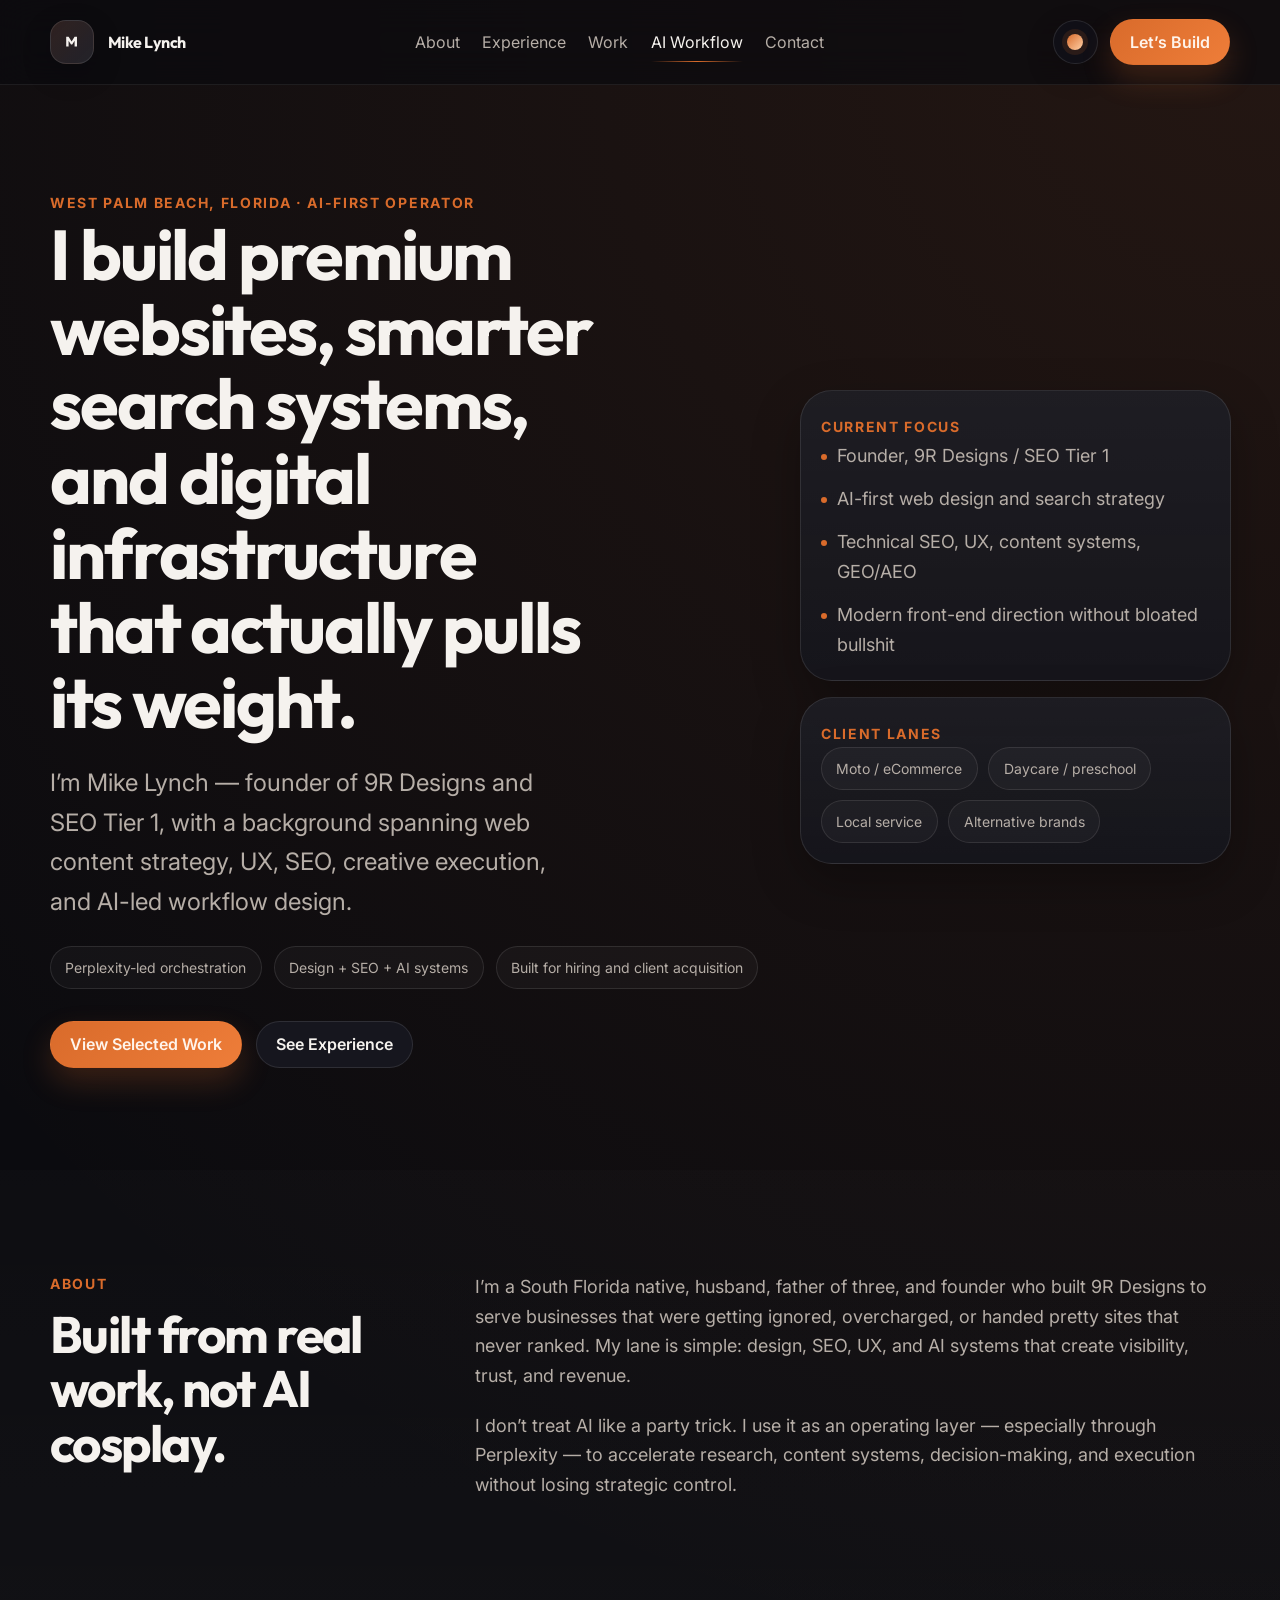
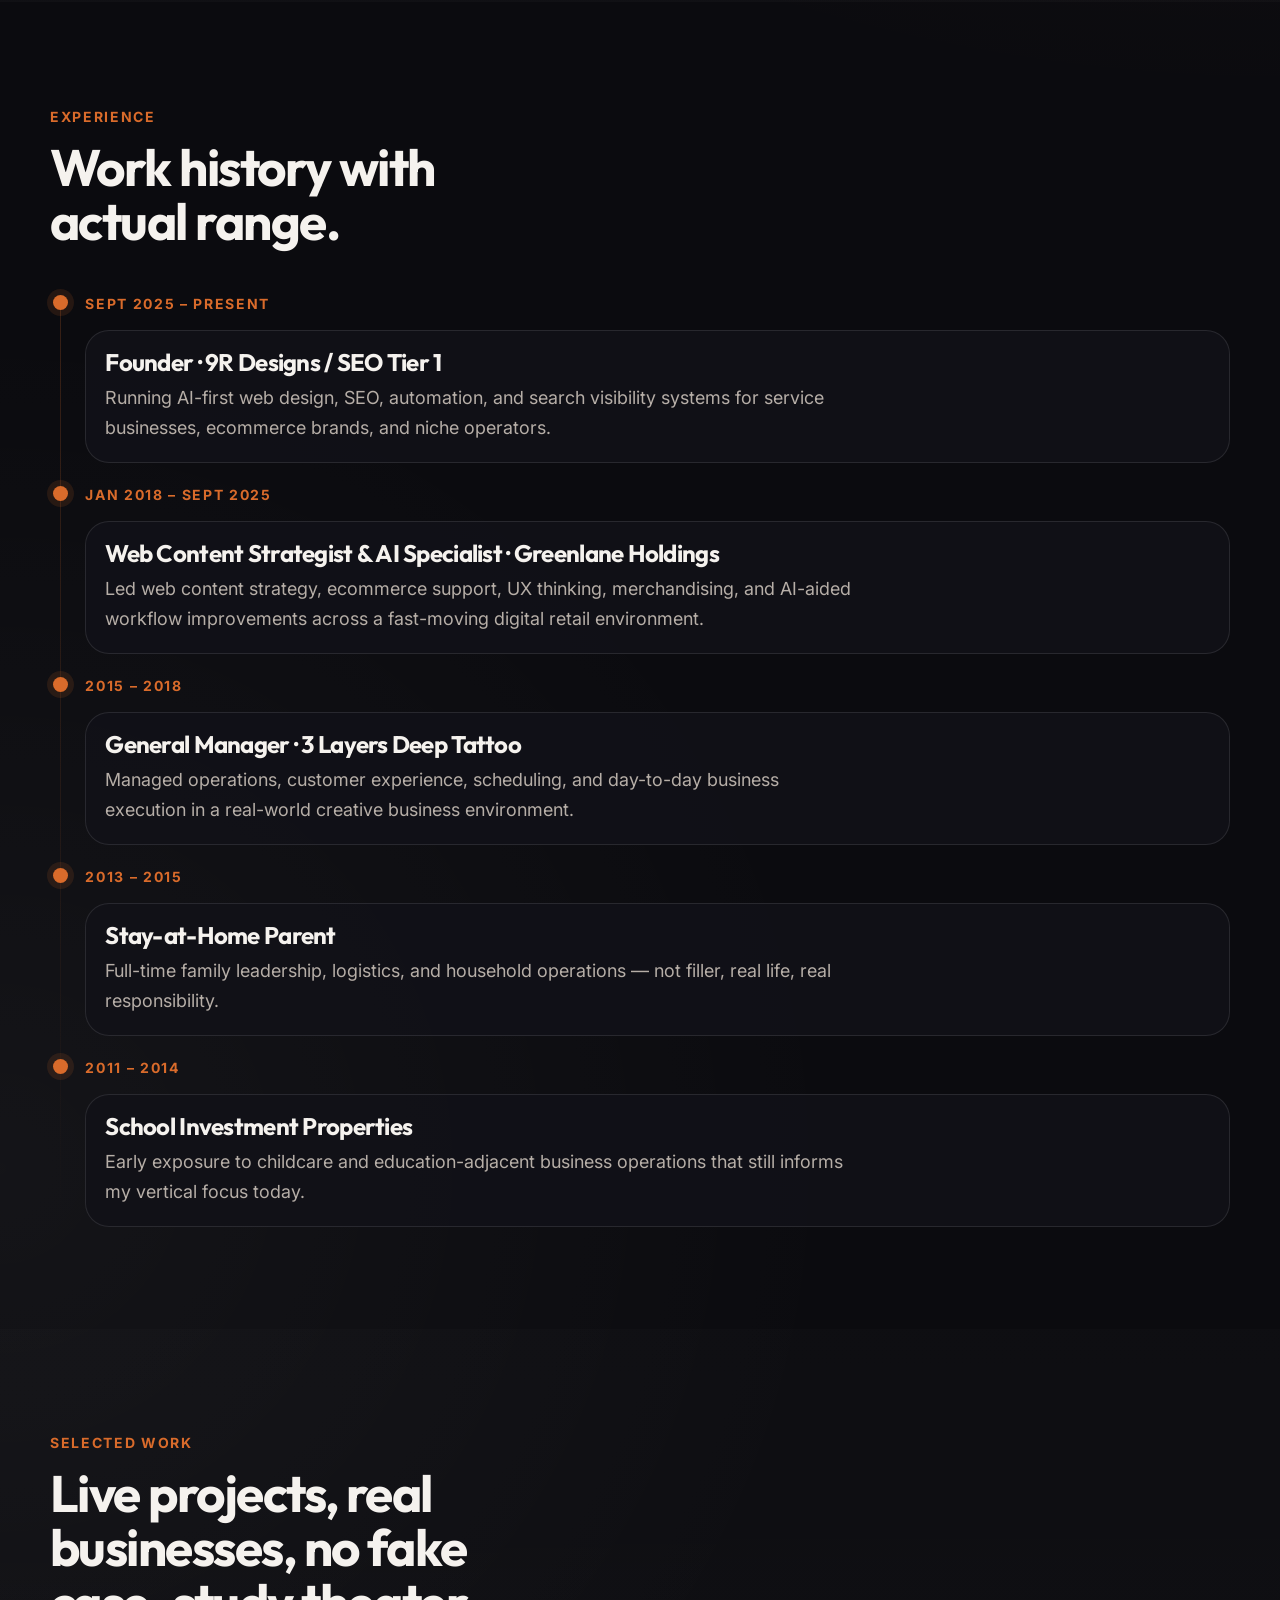
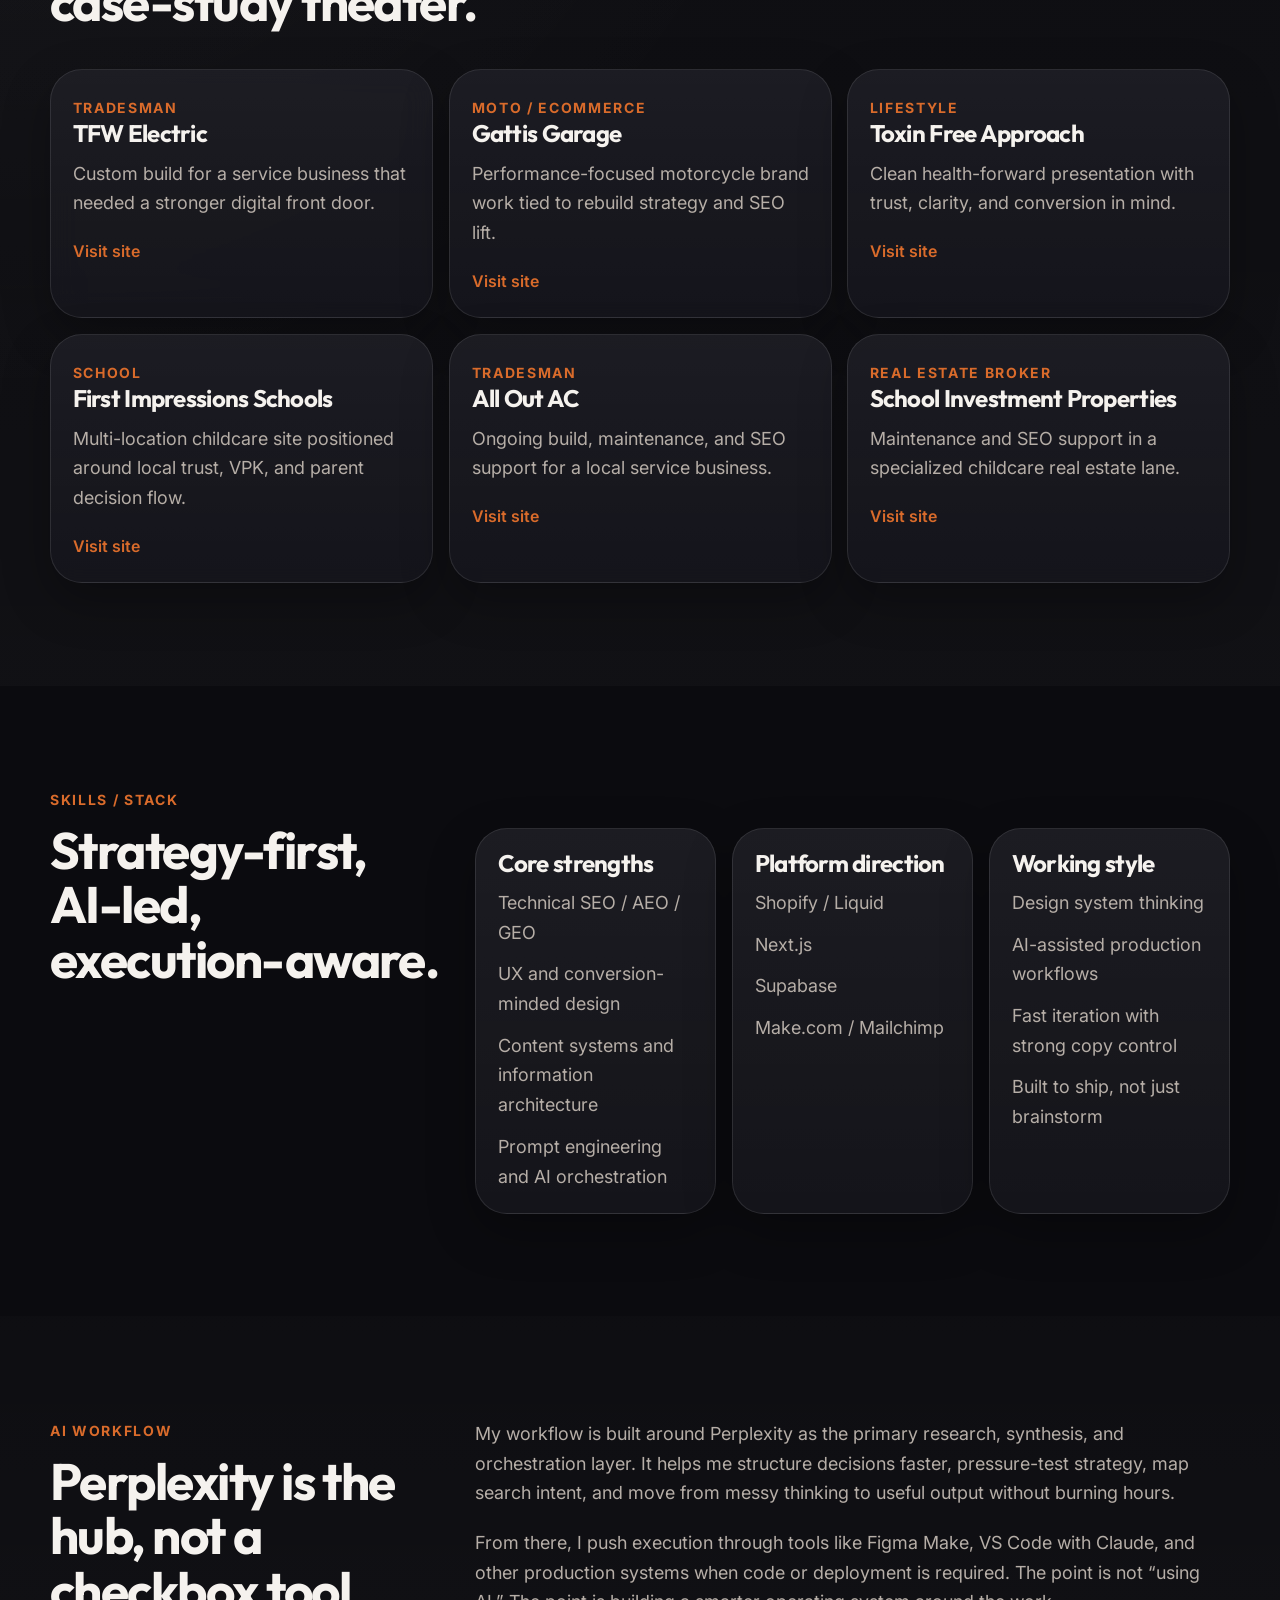
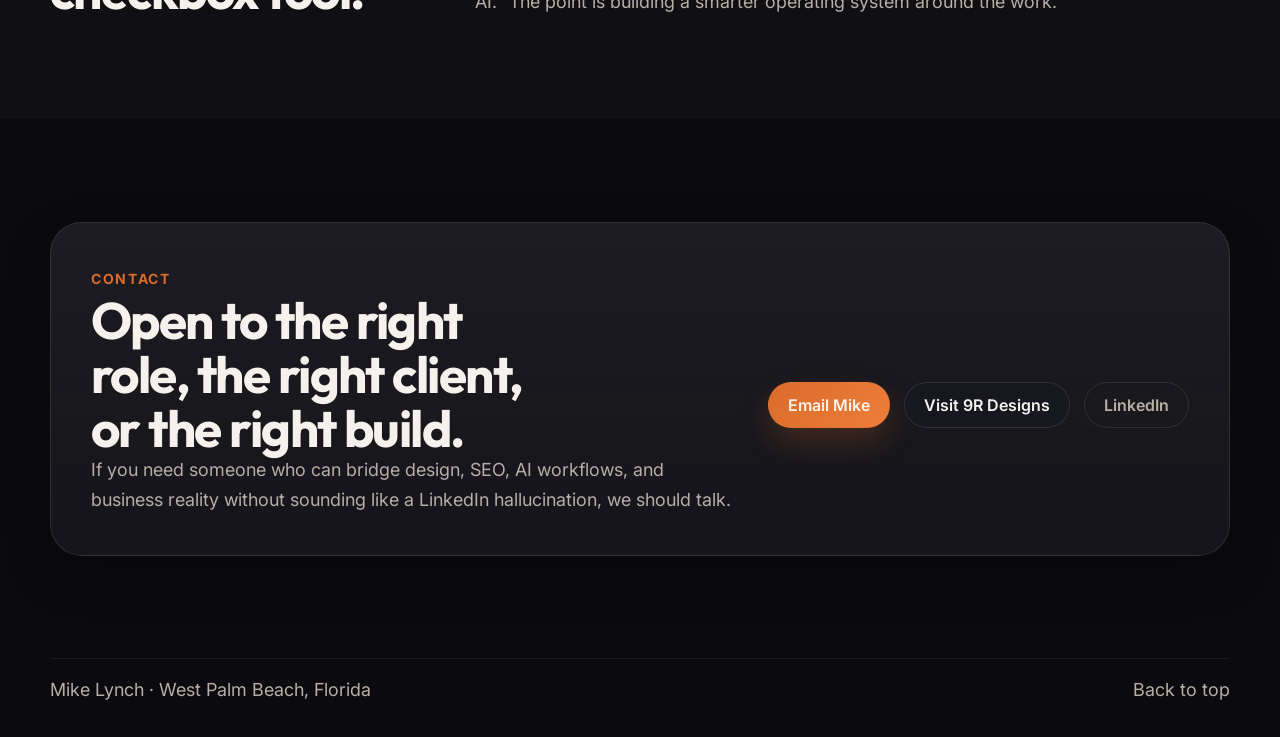
==== commit bdad6972: "Refactor hero section and timeline for animations" ====
--- a/index.html
+++ b/index.html
@@ -11,7 +11,7 @@
   <meta name="robots" content="index, follow" />
   <meta name="theme-color" content="#0c0c0f" />
 
-  <link rel="canonical" href="https://mikelynchresume.netlify.app/" />
+  <link rel="canonical" href="https://mikelynch-resume.netlify.app/" />
 
   <meta property="og:type" content="website" />
   <meta property="og:title" content="Mike Lynch | AI-First Web Designer, SEO Strategist & Creative Operator" />
@@ -19,7 +19,7 @@
     property="og:description"
     content="Portfolio and resume site for Mike Lynch — founder of 9R Designs and SEO Tier 1, focused on AI-first web design, technical SEO, UX, and modern digital systems."
   />
-  <meta property="og:url" content="https://mikelynchresume.netlify.app/" />
+  <meta property="og:url" content="https://mikelynch-resume.netlify.app/" />
   <meta property="og:site_name" content="Mike Lynch" />
 
   <meta name="twitter:card" content="summary_large_image" />
@@ -63,7 +63,7 @@
             "name": "SEO Tier 1"
           }
         ],
-        "url": "https://mikelynchresume.netlify.app/",
+        "url": "https://mikelynch-resume.netlify.app/",
         "sameAs": [
           "https://9rdesigns.com/",
           "https://www.linkedin.com/in/michael-lynch-08b52375"
@@ -72,7 +72,7 @@
       {
         "@type": "WebSite",
         "name": "Mike Lynch",
-        "url": "https://mikelynchresume.netlify.app/"
+        "url": "https://mikelynch-resume.netlify.app/"
       }
     ]
   }
@@ -117,53 +117,53 @@
 
     <main id="main-content">
       <section class="hero section" id="hero">
-        <div class="container hero-grid">
-          <div class="hero-copy reveal">
-            <p class="eyebrow">West Palm Beach, Florida · AI-first operator</p>
-            <h1>
-              I build premium websites, smarter search systems, and digital infrastructure
-              that actually pulls its weight.
-            </h1>
-            <p class="hero-lead">
-              I’m Mike Lynch — founder of 9R Designs and SEO Tier 1, with a background spanning
-              web content strategy, UX, SEO, creative execution, and AI-led workflow design.
-            </p>
-
-            <div class="hero-meta" role="list" aria-label="Core value points">
-              <span role="listitem">Perplexity-led orchestration</span>
-              <span role="listitem">Design + SEO + AI systems</span>
-              <span role="listitem">Built for hiring and client acquisition</span>
-            </div>
-
-            <div class="hero-cta">
-              <a class="button button-primary" href="#work">View Selected Work</a>
-              <a class="button button-secondary" href="#experience">See Experience</a>
-            </div>
-          </div>
-
-          <aside class="hero-card reveal-delay" aria-label="Professional snapshot">
-            <div class="hero-card-panel">
-              <p class="mini-label">Current focus</p>
-              <ul class="snapshot-list" role="list">
-                <li>Founder, 9R Designs / SEO Tier 1</li>
-                <li>AI-first web design and search strategy</li>
-                <li>Technical SEO, UX, content systems, GEO/AEO</li>
-                <li>Modern front-end direction without bloated nonsense</li>
-              </ul>
-            </div>
-
-            <div class="hero-card-panel">
-              <p class="mini-label">Client lanes</p>
-              <ul class="snapshot-tags" role="list">
-                <li>Moto / eCommerce</li>
-                <li>Daycare / preschool</li>
-                <li>Local service</li>
-                <li>Alternative brands</li>
-              </ul>
-            </div>
-          </aside>
-        </div>
-      </section>
+  <div class="container hero-grid">
+    <div class="hero-copy" data-motion-group>
+      <p class="eyebrow" data-motion="rise-sm">West Palm Beach, Florida · AI-first operator</p>
+      <h1 data-motion="rise">
+        I build premium websites, smarter search systems, and digital infrastructure
+        that actually pulls its weight.
+      </h1>
+      <p class="hero-lead" data-motion="rise-sm">
+        I’m Mike Lynch — founder of 9R Designs and SEO Tier 1, with a background spanning
+        web content strategy, UX, SEO, creative execution, and AI-led workflow design.
+      </p>
+
+      <div class="hero-meta" role="list" aria-label="Core value points" data-motion="fade">
+        <span role="listitem">Perplexity-led orchestration</span>
+        <span role="listitem">Design + SEO + AI systems</span>
+        <span role="listitem">Built for hiring and client acquisition</span>
+      </div>
+
+      <div class="hero-cta" data-motion="rise-sm">
+        <a class="button button-primary" href="#work">View Selected Work</a>
+        <a class="button button-secondary" href="#experience">See Experience</a>
+      </div>
+    </div>
+
+    <aside class="hero-card" aria-label="Professional snapshot" data-motion="right" data-motion-delay="3">
+      <div class="hero-card-panel">
+        <p class="mini-label">Current focus</p>
+        <ul class="snapshot-list" role="list">
+          <li>Founder, 9R Designs / SEO Tier 1</li>
+          <li>AI-first web design and search strategy</li>
+          <li>Technical SEO, UX, content systems, GEO/AEO</li>
+          <li>Modern front-end direction without bloated bullshit</li>
+        </ul>
+      </div>
+
+      <div class="hero-card-panel">
+        <p class="mini-label">Client lanes</p>
+        <ul class="snapshot-tags" role="list">
+          <li>Moto / eCommerce</li>
+          <li>Daycare / preschool</li>
+          <li>Local service</li>
+          <li>Alternative brands</li>
+        </ul>
+      </div>
+    </aside>
+  </div>
+</section>
 
       <section class="section section-dark" id="about">
         <div class="container section-grid">
@@ -189,80 +189,80 @@
       </section>
 
       <section class="section" id="experience">
-        <div class="container">
-          <div class="section-heading reveal">
-            <p class="eyebrow">Experience</p>
-            <h2>Work history with actual range.</h2>
-          </div>
-
-          <div class="timeline">
-            <article class="timeline-item reveal">
-              <div class="timeline-meta">
-                <span class="timeline-date">Sept 2025 – Present</span>
-              </div>
-              <div class="timeline-body">
-                <h3>Founder · 9R Designs / SEO Tier 1</h3>
-                <p>
-                  Running AI-first web design, SEO, automation, and search visibility systems for
-                  service businesses, ecommerce brands, and niche operators.
-                </p>
-              </div>
-            </article>
-
-            <article class="timeline-item reveal">
-              <div class="timeline-meta">
-                <span class="timeline-date">Jan 2018 – Sept 2025</span>
-              </div>
-              <div class="timeline-body">
-                <h3>Web Content Strategist & AI Specialist · Greenlane Holdings</h3>
-                <p>
-                  Led web content strategy, ecommerce support, UX thinking, merchandising, and AI-aided
-                  workflow improvements across a fast-moving digital retail environment.
-                </p>
-              </div>
-            </article>
-
-            <article class="timeline-item reveal">
-              <div class="timeline-meta">
-                <span class="timeline-date">2015 – 2018</span>
-              </div>
-              <div class="timeline-body">
-                <h3>General Manager · 3 Layers Deep Tattoo</h3>
-                <p>
-                  Managed operations, customer experience, scheduling, and day-to-day business execution
-                  in a real-world creative business environment.
-                </p>
-              </div>
-            </article>
-
-            <article class="timeline-item reveal">
-              <div class="timeline-meta">
-                <span class="timeline-date">2013 – 2015</span>
-              </div>
-              <div class="timeline-body">
-                <h3>Stay-at-Home Parent</h3>
-                <p>
-                  Full-time family leadership, logistics, and household operations — not filler, real life,
-                  real responsibility.
-                </p>
-              </div>
-            </article>
-
-            <article class="timeline-item reveal">
-              <div class="timeline-meta">
-                <span class="timeline-date">2011 – 2014</span>
-              </div>
-              <div class="timeline-body">
-                <h3>School Investment Properties</h3>
-                <p>
-                  Early exposure to childcare and education-adjacent business operations that still informs
-                  my vertical focus today.
-                </p>
-              </div>
-            </article>
-          </div>
-        </div>
-      </section>
+  <div class="container">
+    <div class="section-heading" data-motion="rise-sm">
+      <p class="eyebrow">Experience</p>
+      <h2>Work history with actual range.</h2>
+    </div>
+
+    <div class="timeline" data-motion-group>
+      <article class="timeline-item" data-motion="rise">
+        <div class="timeline-meta">
+          <span class="timeline-date">Sept 2025 – Present</span>
+        </div>
+        <div class="timeline-body">
+          <h3>Founder · 9R Designs / SEO Tier 1</h3>
+          <p>
+            Running AI-first web design, SEO, automation, and search visibility systems for
+            service businesses, ecommerce brands, and niche operators.
+          </p>
+        </div>
+      </article>
+
+      <article class="timeline-item" data-motion="rise">
+        <div class="timeline-meta">
+          <span class="timeline-date">Jan 2018 – Sept 2025</span>
+        </div>
+        <div class="timeline-body">
+          <h3>Web Content Strategist & AI Specialist · Greenlane Holdings</h3>
+          <p>
+            Led web content strategy, ecommerce support, UX thinking, merchandising, and AI-aided
+            workflow improvements across a fast-moving digital retail environment.
+          </p>
+        </div>
+      </article>
+
+      <article class="timeline-item" data-motion="rise">
+        <div class="timeline-meta">
+          <span class="timeline-date">2015 – 2018</span>
+        </div>
+        <div class="timeline-body">
+          <h3>General Manager · 3 Layers Deep Tattoo</h3>
+          <p>
+            Managed operations, customer experience, scheduling, and day-to-day business execution
+            in a real-world creative business environment.
+          </p>
+        </div>
+      </article>
+
+      <article class="timeline-item" data-motion="rise">
+        <div class="timeline-meta">
+          <span class="timeline-date">2013 – 2015</span>
+        </div>
+        <div class="timeline-body">
+          <h3>Stay-at-Home Parent</h3>
+          <p>
+            Full-time family leadership, logistics, and household operations — not filler, real life,
+            real responsibility.
+          </p>
+        </div>
+      </article>
+
+      <article class="timeline-item" data-motion="rise">
+        <div class="timeline-meta">
+          <span class="timeline-date">2011 – 2014</span>
+        </div>
+        <div class="timeline-body">
+          <h3>School Investment Properties</h3>
+          <p>
+            Early exposure to childcare and education-adjacent business operations that still informs
+            my vertical focus today.
+          </p>
+        </div>
+      </article>
+    </div>
+  </div>
+</section>
 
       <section class="section section-dark" id="work">
         <div class="container">
--- a/assets/css/styles.css
+++ b/assets/css/styles.css
@@ -4,25 +4,7 @@
   Typography: Outfit for display + Inter for body
   Density: balanced, premium, mobile-first
 */
-.site-header.is-scrolled {
-  background: rgba(11, 11, 15, 0.88);
-  border-bottom-color: rgba(217, 107, 43, 0.12);
-  box-shadow: 0 10px 30px rgba(0, 0, 0, 0.18);
-}
-
-.site-nav a.is-active {
-  color: var(--color-text);
-}
-
-.site-nav a.is-active::after {
-  content: "";
-  position: absolute;
-  left: 0;
-  right: 0;
-  bottom: -0.45rem;
-  height: 1px;
-  background: linear-gradient(90deg, transparent, var(--color-primary), transparent);
-}
+
 :root,
 [data-theme="light"] {
   --font-display: "Outfit", "Inter", sans-serif;
@@ -172,9 +154,10 @@
   transition:
     color var(--transition-base),
     border-color var(--transition-base),
-    background var(--transition-base),
+    background-color var(--transition-base),
     transform var(--transition-base),
-    opacity var(--transition-base);
+    opacity var(--transition-base),
+    box-shadow var(--transition-base);
 }
 
 button,
@@ -199,10 +182,10 @@
 h2,
 h3,
 .brand-text {
+  margin: 0;
   font-family: var(--font-display);
   letter-spacing: -0.03em;
   line-height: 1.06;
-  margin: 0;
 }
 
 h1 {
@@ -286,6 +269,16 @@
   -webkit-backdrop-filter: blur(18px);
   background: rgba(11, 11, 15, 0.7);
   border-bottom: 1px solid var(--color-divider);
+  transition:
+    background-color var(--transition-base),
+    border-color var(--transition-base),
+    box-shadow var(--transition-base);
+}
+
+.site-header.is-scrolled {
+  background: rgba(11, 11, 15, 0.88);
+  border-bottom-color: rgba(217, 107, 43, 0.12);
+  box-shadow: 0 10px 30px rgba(0, 0, 0, 0.18);
 }
 
 .header-inner {
@@ -338,9 +331,20 @@
   font-size: var(--text-sm);
 }
 
+.site-nav a.is-active,
 .site-nav a:hover,
 .site-nav a:focus-visible {
   color: var(--color-text);
+}
+
+.site-nav a.is-active::after {
+  content: "";
+  position: absolute;
+  left: 0;
+  right: 0;
+  bottom: -0.45rem;
+  height: 1px;
+  background: linear-gradient(90deg, transparent, var(--color-primary), transparent);
 }
 
 .header-actions {
@@ -358,6 +362,11 @@
   background: var(--color-surface);
   border: 1px solid var(--color-border);
   box-shadow: var(--shadow-sm);
+  transition:
+    transform var(--transition-base),
+    background-color var(--transition-base),
+    border-color var(--transition-base),
+    box-shadow var(--transition-base);
 }
 
 .theme-toggle-dot {
@@ -380,11 +389,13 @@
   font-weight: 600;
   line-height: 1;
   transform: translateY(0);
-}
-
-.button:hover,
-.button:focus-visible {
-  transform: translateY(-1px);
+  transition:
+    transform var(--transition-base),
+    background-color var(--transition-base),
+    border-color var(--transition-base),
+    color var(--transition-base),
+    box-shadow var(--transition-base),
+    opacity var(--transition-base);
 }
 
 .button-primary {
@@ -393,34 +404,16 @@
   box-shadow: 0 14px 30px rgba(217, 107, 43, 0.22);
 }
 
-.button-primary:hover,
-.button-primary:focus-visible {
-  background: linear-gradient(135deg, var(--color-primary-hover), var(--color-primary-active));
-}
-
 .button-secondary {
+  color: var(--color-text);
   background: var(--color-surface-2);
   border-color: var(--color-border);
-  color: var(--color-text);
-}
-
-.button-secondary:hover,
-.button-secondary:focus-visible {
-  background: var(--color-surface-offset);
-  border-color: var(--color-primary-strong);
 }
 
 .button-ghost {
+  color: var(--color-text-muted);
   background: transparent;
   border-color: var(--color-border);
-  color: var(--color-text-muted);
-}
-
-.button-ghost:hover,
-.button-ghost:focus-visible {
-  color: var(--color-text);
-  border-color: var(--color-primary-strong);
-  background: var(--color-primary-soft);
 }
 
 .hero {
@@ -486,6 +479,12 @@
   background: rgba(255, 255, 255, 0.03);
   color: var(--color-text-muted);
   font-size: var(--text-xs);
+  transition:
+    transform var(--transition-base),
+    background-color var(--transition-base),
+    border-color var(--transition-base),
+    color var(--transition-base),
+    box-shadow var(--transition-base);
 }
 
 .hero-cta,
@@ -602,329 +601,13 @@
   border-radius: var(--radius-xl);
   border: 1px solid var(--color-border);
   background: var(--color-surface);
-}
-.experience-story {
-  position: relative;
-  z-index: 2;
-}
-
-.experience-shell {
-  display: grid;
-  grid-template-columns: minmax(0, 1fr);
-  gap: var(--space-8);
-}
-
-.experience-stage {
-  position: relative;
-  z-index: 2;
-}
-
-.experience-stage-inner {
-  position: sticky;
-  top: calc(84px + var(--space-6));
-  min-height: min(72vh, 760px);
-  display: grid;
-  align-content: center;
-  gap: var(--space-6);
-  padding: clamp(1.4rem, 3vw, 2.25rem);
-  border: 1px solid var(--color-border);
-  border-radius: calc(var(--radius-2xl) + 0.25rem);
-  background:
-    linear-gradient(180deg, rgba(255, 255, 255, 0.06), rgba(255, 255, 255, 0.02)),
-    radial-gradient(circle at top right, rgba(217, 107, 43, 0.12), transparent 28%),
-    var(--color-surface);
-  box-shadow: var(--shadow-lg);
-  backdrop-filter: blur(18px);
-  -webkit-backdrop-filter: blur(18px);
-  overflow: clip;
-}
-
-.experience-stage-inner::before {
-  content: "";
-  position: absolute;
-  inset: 0;
-  background:
-    linear-gradient(135deg, rgba(255, 255, 255, 0.04), transparent 45%),
-    linear-gradient(180deg, transparent, rgba(217, 107, 43, 0.05));
-  pointer-events: none;
-}
-
-.experience-display {
-  position: relative;
-  z-index: 1;
-  display: grid;
-  gap: var(--space-4);
-  max-width: 42rem;
-}
-
-.experience-kicker {
-  font-size: var(--text-xs);
-  letter-spacing: 0.16em;
-  text-transform: uppercase;
-  font-weight: 700;
-  color: var(--color-primary);
-}
-
-.experience-range {
-  font-size: var(--text-sm);
-  font-weight: 600;
-  color: var(--color-text);
-}
-
-.experience-copy {
-  font-size: clamp(1.05rem, 1rem + 0.55vw, 1.35rem);
-  line-height: 1.55;
-  color: var(--color-text-muted);
-  max-width: 34ch;
-}
-
-.experience-points {
-  display: grid;
-  gap: 0.85rem;
-  margin: 0;
-  padding: 0;
-  list-style: none;
-}
-
-.experience-points li {
-  position: relative;
-  padding-left: 1.1rem;
-  color: var(--color-text-muted);
-}
-
-.experience-points li::before {
-  content: "";
-  position: absolute;
-  left: 0;
-  top: 0.7em;
-  width: 0.42rem;
-  height: 0.42rem;
-  border-radius: 999px;
-  background: var(--color-primary);
-  box-shadow: 0 0 0 5px var(--color-primary-soft);
-}
-
-.experience-progress {
-  position: absolute;
-  right: clamp(1rem, 2vw, 1.5rem);
-  top: clamp(1rem, 2vw, 1.5rem);
-  bottom: clamp(1rem, 2vw, 1.5rem);
-  width: 1px;
-  background: var(--color-divider);
-}
-
-.experience-progress-line {
-  display: block;
-  width: 100%;
-  height: 20%;
-  background: linear-gradient(180deg, var(--color-primary), transparent);
-  transform-origin: top center;
-  transition: height 400ms cubic-bezier(0.16, 1, 0.3, 1);
-}
-
-.experience-steps {
-  position: relative;
-  z-index: 1;
-  display: grid;
-  gap: 32vh;
-  padding-block: 12vh 20vh;
-}
-
-.experience-step {
-  position: relative;
-  min-height: 72vh;
-  display: flex;
-  align-items: center;
-  justify-content: flex-end;
-}
-
-.experience-step-card {
-  width: min(100%, 420px);
-  margin-left: auto;
-  padding: 1.25rem;
-  border-radius: var(--radius-xl);
-  border: 1px solid var(--color-border);
-  background:
-    linear-gradient(180deg, rgba(255, 255, 255, 0.035), rgba(255, 255, 255, 0.015)),
-    var(--color-surface-offset);
-  box-shadow: var(--shadow-md);
-  transform: translateY(20px) scale(0.985);
-  opacity: 0.45;
   transition:
-    transform 500ms cubic-bezier(0.16, 1, 0.3, 1),
-    opacity 500ms cubic-bezier(0.16, 1, 0.3, 1),
-    border-color 220ms ease,
-    box-shadow 220ms ease;
-}
-
-.experience-step.is-active .experience-step-card {
-  opacity: 1;
-  transform: translateY(0) scale(1);
-  border-color: var(--color-primary-strong);
-  box-shadow: var(--shadow-lg);
-}
-
-.experience-step-index {
-  display: inline-flex;
-  margin-bottom: 0.85rem;
-  font-size: var(--text-xs);
-  font-weight: 800;
-  letter-spacing: 0.16em;
-  text-transform: uppercase;
-  color: var(--color-primary);
-}
-
-.experience-step-card h3 {
-  margin-bottom: 0.55rem;
-}
-
-.experience-step-card p {
-  color: var(--color-text-muted);
-}
-
-.experience-display.is-transitioning > * {
-  animation: experienceFade 360ms cubic-bezier(0.16, 1, 0.3, 1);
-}
-
-@keyframes experienceFade {
-  0% {
-    opacity: 0;
-    transform: translateY(10px);
-    filter: blur(4px);
-  }
-  100% {
-    opacity: 1;
-    transform: translateY(0);
-    filter: blur(0);
-  }
-}
-
-/* tasteful upgrades to the rest of the site */
-.hero-copy > * {
-  opacity: 0;
-  transform: translateY(16px);
-  animation: heroIn 700ms cubic-bezier(0.16, 1, 0.3, 1) forwards;
-}
-
-.hero-copy > *:nth-child(1) { animation-delay: 90ms; }
-.hero-copy > *:nth-child(2) { animation-delay: 170ms; }
-.hero-copy > *:nth-child(3) { animation-delay: 260ms; }
-.hero-copy > *:nth-child(4) { animation-delay: 340ms; }
-.hero-copy > *:nth-child(5) { animation-delay: 420ms; }
-
-.hero-card {
-  opacity: 0;
-  transform: translateY(18px) scale(0.99);
-  animation: heroCardIn 850ms cubic-bezier(0.16, 1, 0.3, 1) 260ms forwards;
-}
-
-@keyframes heroIn {
-  0% {
-    opacity: 0;
-    transform: translateY(16px);
-    filter: blur(6px);
-  }
-  100% {
-    opacity: 1;
-    transform: translateY(0);
-    filter: blur(0);
-  }
-}
-
-@keyframes heroCardIn {
-  0% {
-    opacity: 0;
-    transform: translateY(18px) scale(0.99);
-    filter: blur(8px);
-  }
-  100% {
-    opacity: 1;
-    transform: translateY(0) scale(1);
-    filter: blur(0);
-  }
-}
-
-/* the next section covers over experience cleanly */
-#work {
-  position: relative;
-  z-index: 4;
-  margin-top: -4vh;
-  border-top-left-radius: calc(var(--radius-2xl) + 0.5rem);
-  border-top-right-radius: calc(var(--radius-2xl) + 0.5rem);
-  box-shadow: 0 -24px 60px rgba(0, 0, 0, 0.18);
-}
-
-@media (min-width: 980px) {
-  .experience-shell {
-    grid-template-columns: minmax(0, 1.05fr) minmax(340px, 0.7fr);
-    align-items: start;
-    gap: var(--space-10);
-  }
-
-  .experience-stage {
-    grid-column: 1 / 2;
-  }
-
-  .experience-steps {
-    grid-column: 2 / 3;
-    gap: 38vh;
-    padding-top: 8vh;
-  }
-}
-
-@media (max-width: 979px) {
-  .experience-stage-inner {
-    top: calc(76px + var(--space-4));
-    min-height: auto;
-  }
-
-  .experience-step {
-    min-height: 48vh;
-    align-items: flex-start;
-  }
-
-  .experience-step-card {
-    width: 100%;
-  }
-
-  .experience-steps {
-    gap: 16vh;
-    padding-block: 6vh 8vh;
-  }
-
-  #work {
-    margin-top: 0;
-    border-top-left-radius: 0;
-    border-top-right-radius: 0;
-    box-shadow: none;
-  }
-}
-
-@media (prefers-reduced-motion: reduce) {
-  .experience-stage-inner {
-    position: relative;
-    top: auto;
-  }
-
-  .experience-steps {
-    gap: var(--space-8);
-    padding-block: var(--space-8);
-  }
-
-  .experience-step {
-    min-height: auto;
-  }
-
-  .experience-step-card,
-  .hero-copy > *,
-  .hero-card,
-  .experience-display.is-transitioning > * {
-    animation: none !important;
-    transform: none !important;
-    filter: none !important;
-    opacity: 1 !important;
-  }
-}
+    transform var(--transition-base),
+    border-color var(--transition-base),
+    box-shadow var(--transition-base),
+    background-color var(--transition-base);
+}
+
 .work-grid,
 .skill-clusters {
   display: grid;
@@ -935,6 +618,11 @@
 .work-card,
 .skill-card {
   padding: 1.35rem;
+  transition:
+    transform var(--transition-base),
+    border-color var(--transition-base),
+    box-shadow var(--transition-base),
+    background-color var(--transition-base);
 }
 
 .work-card p:not(.work-type),
@@ -949,11 +637,6 @@
   margin-top: var(--space-5);
   font-size: var(--text-sm);
   font-weight: 600;
-  color: var(--color-text);
-}
-
-.work-card a:hover,
-.work-card a:focus-visible {
   color: var(--color-primary);
 }
 
@@ -971,10 +654,11 @@
   display: grid;
   gap: var(--space-8);
   padding: clamp(1.4rem, 4vw, 2.5rem);
-}
-
-.site-footer {
-  padding: 0 0 var(--space-8);
+  transition:
+    transform var(--transition-base),
+    border-color var(--transition-base),
+    box-shadow var(--transition-base),
+    background-color var(--transition-base);
 }
 
 .footer-inner {
@@ -985,85 +669,76 @@
   border-top: 1px solid var(--color-divider);
 }
 
+.site-footer {
+  padding: 0 0 var(--space-8);
+}
+
 .footer-inner a {
   color: var(--color-text-muted);
 }
 
-.footer-inner a:hover,
-.footer-inner a:focus-visible {
-  color: var(--color-primary);
-}
-
 .reveal,
 .reveal-delay {
-  opacity: 0;
-  transform: translateY(24px);
-  transition:
-    opacity 0.8s cubic-bezier(0.16, 1, 0.3, 1),
-    transform 0.8s cubic-bezier(0.16, 1, 0.3, 1);
-  will-change: opacity, transform;
-}
-
-.reveal-delay {
-  transition-delay: 120ms;
-}
-
-.reveal.is-visible,
-.reveal-delay.is-visible {
   opacity: 1;
-  transform: translateY(0);
-}
-
-@media (min-width: 768px) {
-  .container {
-    width: min(100% - 3rem, var(--container));
-  }
-
-  .site-nav {
-    display: inline-flex;
-  }
-
-  .hero-grid {
-    grid-template-columns: minmax(0, 1.25fr) minmax(320px, 0.75fr);
-    align-items: center;
-  }
-
-  .section-grid {
-    grid-template-columns: minmax(220px, 0.52fr) minmax(0, 1fr);
-    align-items: start;
-  }
-
-  .work-grid {
-    grid-template-columns: repeat(2, minmax(0, 1fr));
-  }
-
-  .skill-clusters {
-    grid-template-columns: repeat(3, minmax(0, 1fr));
-  }
-
-  .contact-panel {
-    grid-template-columns: minmax(0, 1.1fr) auto;
-    align-items: center;
-  }
-
-  .footer-inner {
-    flex-direction: row;
-    align-items: center;
-    justify-content: space-between;
-  }
-}
-
-@media (min-width: 1100px) {
-  .work-grid {
-    grid-template-columns: repeat(3, minmax(0, 1fr));
-  }
-
-  .section {
-    padding-block: clamp(5rem, 8vw, 7rem);
-  }
+  transform: none;
 }
 
 @media (hover: hover) {
+  .button:hover,
+  .button:focus-visible {
+    transform: translateY(-2px);
+  }
+
+  .button-primary:hover,
+  .button-primary:focus-visible {
+    color: #fffaf5;
+    background: linear-gradient(135deg, #f08a46, #cf5f1f);
+    border-color: rgba(255, 190, 145, 0.32);
+    box-shadow:
+      0 16px 34px rgba(217, 107, 43, 0.32),
+      0 0 0 1px rgba(255, 190, 145, 0.12);
+  }
+
+  .button-secondary:hover,
+  .button-secondary:focus-visible {
+    color: var(--color-text);
+    background: rgba(255, 255, 255, 0.08);
+    border-color: rgba(217, 107, 43, 0.35);
+    box-shadow:
+      0 12px 24px rgba(0, 0, 0, 0.16),
+      0 0 0 1px rgba(217, 107, 43, 0.08);
+  }
+
+  .button-ghost:hover,
+  .button-ghost:focus-visible {
+    color: #fff3ea;
+    background: rgba(217, 107, 43, 0.14);
+    border-color: rgba(217, 107, 43, 0.38);
+    box-shadow:
+      0 10px 24px rgba(0, 0, 0, 0.14),
+      0 0 0 1px rgba(217, 107, 43, 0.1);
+  }
+
+  .theme-toggle:hover,
+  .theme-toggle:focus-visible {
+    transform: translateY(-1px);
+    border-color: var(--color-primary-strong);
+    box-shadow: var(--shadow-md);
+  }
+
+  .hero-meta span:hover,
+  .hero-meta span:focus-visible,
+  .snapshot-tags li:hover,
+  .snapshot-tags li:focus-visible {
+    color: var(--color-text);
+    background: rgba(217, 107, 43, 0.12);
+    border-color: rgba(217, 107, 43, 0.32);
+    box-shadow:
+      0 10px 22px rgba(0, 0, 0, 0.14),
+      0 0 0 1px rgba(217, 107, 43, 0.08);
+    transform: translateY(-1px);
+  }
+
   .work-card:hover,
   .skill-card:hover,
   .hero-card-panel:hover,
@@ -1074,24 +749,78 @@
     box-shadow: var(--shadow-lg);
   }
 
-  .work-card,
-  .skill-card,
-  .hero-card-panel,
-  .contact-panel,
-  .timeline-body {
-    transition:
-      transform var(--transition-base),
-      border-color var(--transition-base),
-      box-shadow var(--transition-base),
-      background var(--transition-base);
+  .work-card a:hover,
+  .work-card a:focus-visible,
+  .footer-inner a:hover,
+  .footer-inner a:focus-visible {
+    color: var(--color-text);
+  }
+}
+
+.button:active,
+.button-secondary:active,
+.button-ghost:active,
+.hero-meta span:active,
+.snapshot-tags li:active,
+.theme-toggle:active {
+  transform: translateY(0);
+  box-shadow: none;
+}
+
+.button-primary:active {
+  background: linear-gradient(135deg, #c85a1b, #a94b14);
+}
+
+@media (min-width: 768px) {
+  .container {
+    width: min(100% - 3rem, var(--container));
+  }
+
+  .site-nav {
+    display: inline-flex;
+  }
+
+  .hero-grid {
+    grid-template-columns: minmax(0, 1.25fr) minmax(320px, 0.75fr);
+    align-items: center;
+  }
+
+  .section-grid {
+    grid-template-columns: minmax(220px, 0.52fr) minmax(0, 1fr);
+    align-items: start;
+  }
+
+  .work-grid {
+    grid-template-columns: repeat(2, minmax(0, 1fr));
+  }
+
+  .skill-clusters {
+    grid-template-columns: repeat(3, minmax(0, 1fr));
+  }
+
+  .contact-panel {
+    grid-template-columns: minmax(0, 1.1fr) auto;
+    align-items: center;
+  }
+
+  .footer-inner {
+    flex-direction: row;
+    align-items: center;
+    justify-content: space-between;
+  }
+}
+
+@media (min-width: 1100px) {
+  .work-grid {
+    grid-template-columns: repeat(3, minmax(0, 1fr));
+  }
+
+  .section {
+    padding-block: clamp(5rem, 8vw, 7rem);
   }
 }
 
 @media (max-width: 767px) {
-  .site-header {
-    position: sticky;
-  }
-
   .header-inner {
     min-height: 76px;
   }
@@ -1102,6 +831,28 @@
 
   h1 {
     max-width: 11ch;
+  }
+}
+
+@media (prefers-reduced-motion: no-preference) {
+  .reveal,
+  .reveal-delay {
+    opacity: 0;
+    transform: translateY(24px);
+    transition:
+      opacity 0.8s cubic-bezier(0.16, 1, 0.3, 1),
+      transform 0.8s cubic-bezier(0.16, 1, 0.3, 1);
+    will-change: opacity, transform;
+  }
+
+  .reveal-delay {
+    transition-delay: 120ms;
+  }
+
+  .reveal.is-visible,
+  .reveal-delay.is-visible {
+    opacity: 1;
+    transform: translateY(0);
   }
 }
 
@@ -1116,10 +867,105 @@
     animation: none !important;
     transition-duration: 0.01ms !important;
   }
-
-  .reveal,
-  .reveal-delay {
+}
+/* =========================================================
+   MOTION SYSTEM — v1
+   - Single source of truth for entrance animations
+   - Variants via [data-motion] attribute on any element
+   - Stagger via [data-motion-delay] (1–6)
+   - Activated by JS adding .is-visible
+   - Disabled automatically for prefers-reduced-motion
+   ========================================================= */
+
+:root {
+  --motion-duration: 720ms;
+  --motion-ease: cubic-bezier(0.16, 1, 0.3, 1);
+  --motion-distance: 28px;
+  --motion-distance-sm: 14px;
+  --motion-blur: 6px;
+}
+
+@media (prefers-reduced-motion: no-preference) {
+  /* Base hidden state — applies to every motion element */
+  [data-motion] {
+    opacity: 0;
+    will-change: opacity, transform, filter;
+    transition:
+      opacity var(--motion-duration) var(--motion-ease),
+      transform var(--motion-duration) var(--motion-ease),
+      filter var(--motion-duration) var(--motion-ease);
+  }
+
+  /* Variants */
+  [data-motion="fade"] {
+    transform: none;
+  }
+
+  [data-motion="rise"] {
+    transform: translateY(var(--motion-distance));
+  }
+
+  [data-motion="rise-sm"] {
+    transform: translateY(var(--motion-distance-sm));
+  }
+
+  [data-motion="left"] {
+    transform: translateX(calc(var(--motion-distance) * -1));
+  }
+
+  [data-motion="right"] {
+    transform: translateX(var(--motion-distance));
+  }
+
+  [data-motion="zoom"] {
+    transform: scale(0.97);
+  }
+
+  [data-motion="blur-rise"] {
+    transform: translateY(var(--motion-distance-sm));
+    filter: blur(var(--motion-blur));
+  }
+
+  /* Stagger delays — keep small, additive only */
+  [data-motion-delay="1"] { transition-delay:  80ms; }
+  [data-motion-delay="2"] { transition-delay: 160ms; }
+  [data-motion-delay="3"] { transition-delay: 240ms; }
+  [data-motion-delay="4"] { transition-delay: 320ms; }
+  [data-motion-delay="5"] { transition-delay: 400ms; }
+  [data-motion-delay="6"] { transition-delay: 480ms; }
+
+  /* Visible state — single rule resets all variants */
+  [data-motion].is-visible {
+    opacity: 1;
+    transform: none;
+    filter: none;
+  }
+
+  /* Group stagger: parent reveals children in order without per-child delay attrs */
+  [data-motion-group] > [data-motion] {
+    transition-delay: calc(var(--i, 0) * 90ms);
+  }
+  [data-motion-group] > [data-motion]:nth-child(1) { --i: 0; }
+  [data-motion-group] > [data-motion]:nth-child(2) { --i: 1; }
+  [data-motion-group] > [data-motion]:nth-child(3) { --i: 2; }
+  [data-motion-group] > [data-motion]:nth-child(4) { --i: 3; }
+  [data-motion-group] > [data-motion]:nth-child(5) { --i: 4; }
+  [data-motion-group] > [data-motion]:nth-child(6) { --i: 5; }
+  [data-motion-group] > [data-motion]:nth-child(7) { --i: 6; }
+  [data-motion-group] > [data-motion]:nth-child(8) { --i: 7; }
+  [data-motion-group] > [data-motion]:nth-child(9) { --i: 8; }
+}
+
+/* Reduced motion — explicit safety net.
+   The @media (no-preference) block above already prevents
+   hidden states from existing for users who request reduced motion,
+   so they see content statically. This block is just defensive. */
+@media (prefers-reduced-motion: reduce) {
+  [data-motion],
+  [data-motion].is-visible {
     opacity: 1 !important;
     transform: none !important;
-  }
-}
+    filter: none !important;
+    transition: none !important;
+  }
+}
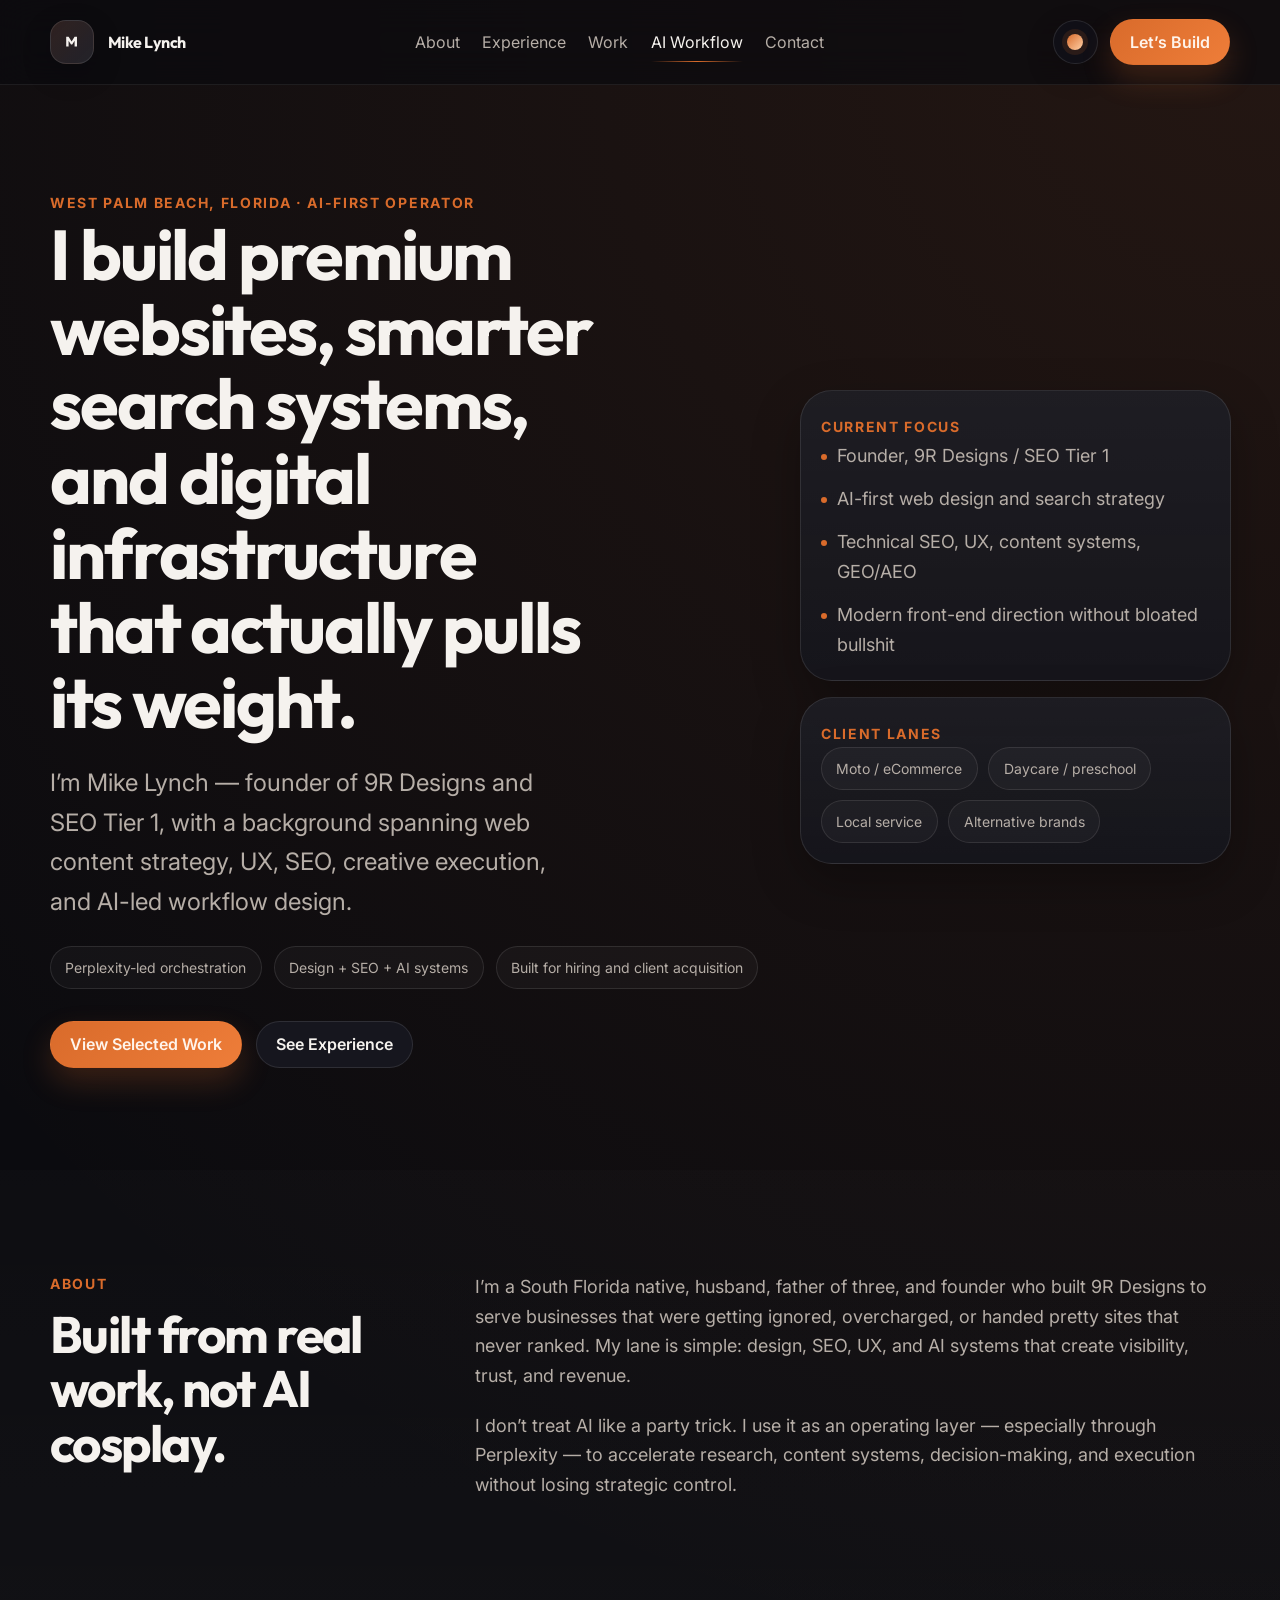
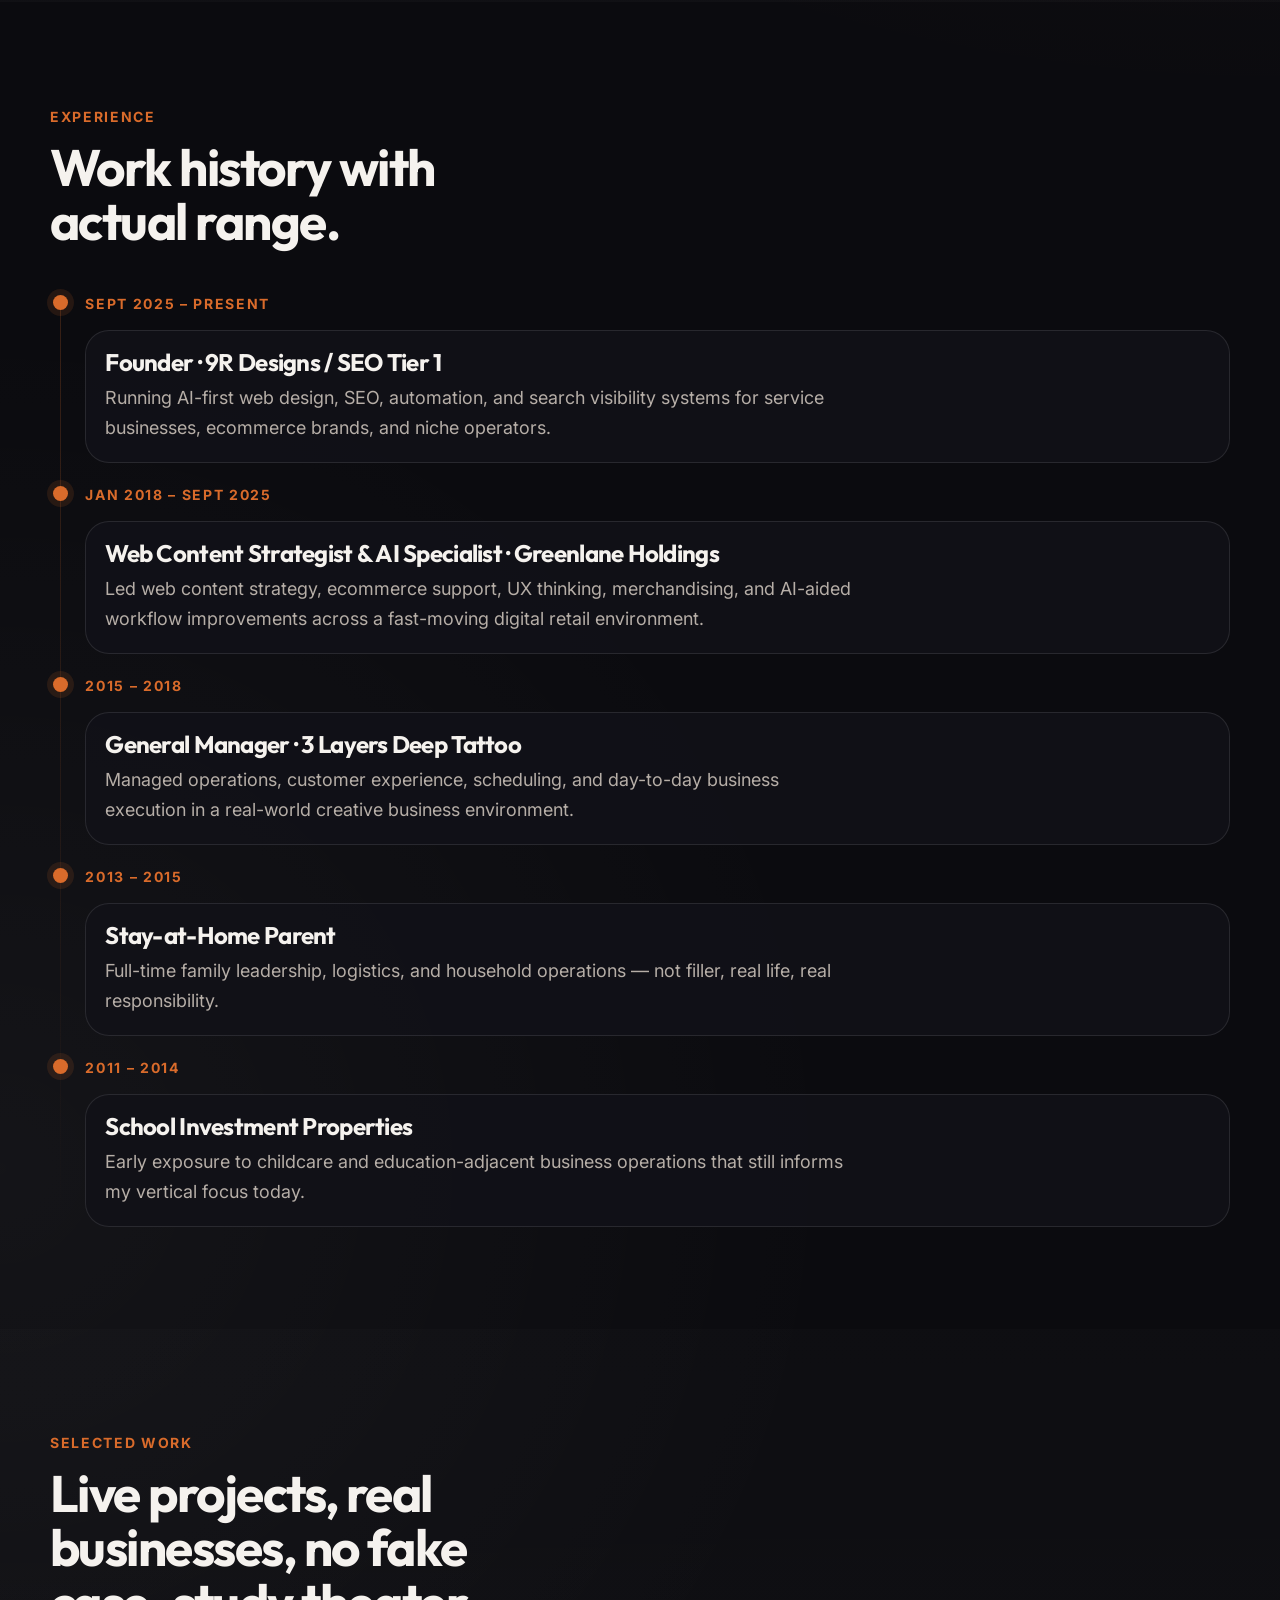
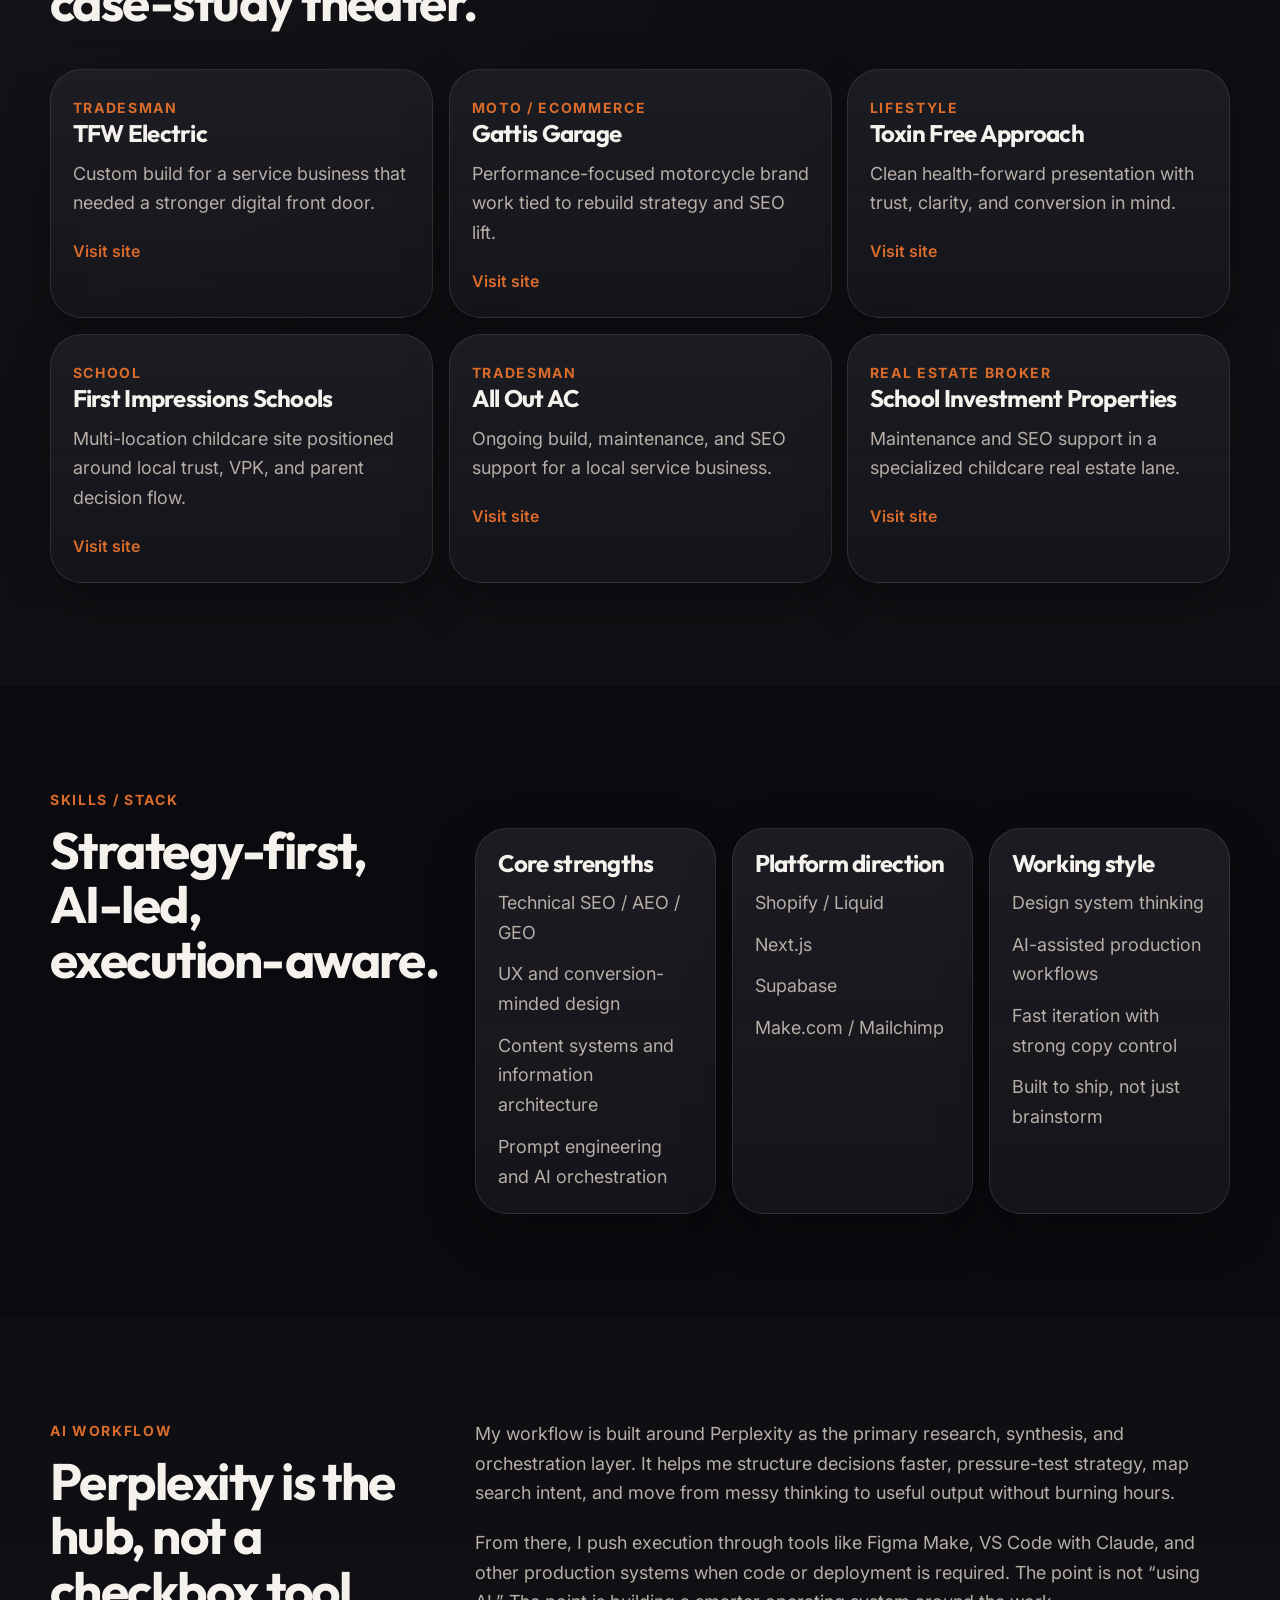
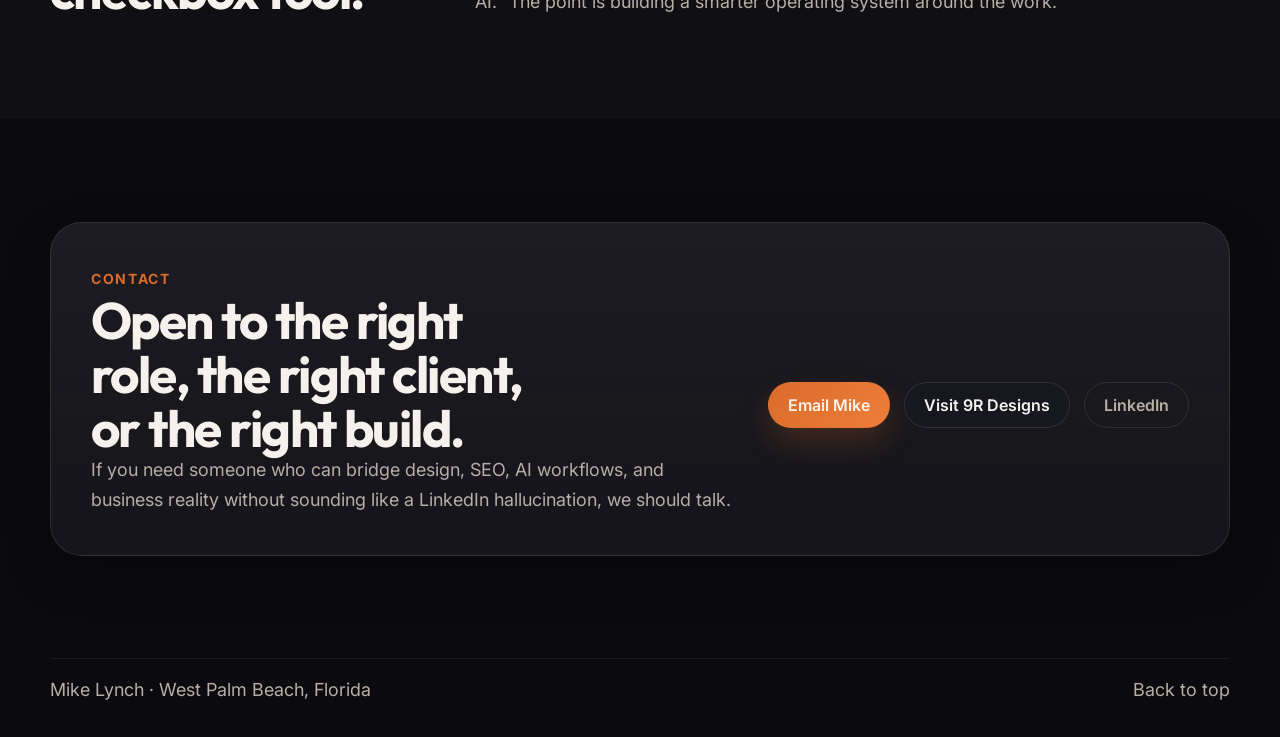
==== commit 44215e4f: "Update index.html" ====
--- a/index.html
+++ b/index.html
@@ -54,14 +54,8 @@
           "addressCountry": "US"
         },
         "worksFor": [
-          {
-            "@type": "Organization",
-            "name": "9R Designs"
-          },
-          {
-            "@type": "Organization",
-            "name": "SEO Tier 1"
-          }
+          { "@type": "Organization", "name": "9R Designs" },
+          { "@type": "Organization", "name": "SEO Tier 1" }
         ],
         "url": "https://mikelynch-resume.netlify.app/",
         "sameAs": [
@@ -116,63 +110,66 @@
     </header>
 
     <main id="main-content">
+
+      <!-- HERO -->
       <section class="hero section" id="hero">
-  <div class="container hero-grid">
-    <div class="hero-copy" data-motion-group>
-      <p class="eyebrow" data-motion="rise-sm">West Palm Beach, Florida · AI-first operator</p>
-      <h1 data-motion="rise">
-        I build premium websites, smarter search systems, and digital infrastructure
-        that actually pulls its weight.
-      </h1>
-      <p class="hero-lead" data-motion="rise-sm">
-        I’m Mike Lynch — founder of 9R Designs and SEO Tier 1, with a background spanning
-        web content strategy, UX, SEO, creative execution, and AI-led workflow design.
-      </p>
-
-      <div class="hero-meta" role="list" aria-label="Core value points" data-motion="fade">
-        <span role="listitem">Perplexity-led orchestration</span>
-        <span role="listitem">Design + SEO + AI systems</span>
-        <span role="listitem">Built for hiring and client acquisition</span>
-      </div>
-
-      <div class="hero-cta" data-motion="rise-sm">
-        <a class="button button-primary" href="#work">View Selected Work</a>
-        <a class="button button-secondary" href="#experience">See Experience</a>
-      </div>
-    </div>
-
-    <aside class="hero-card" aria-label="Professional snapshot" data-motion="right" data-motion-delay="3">
-      <div class="hero-card-panel">
-        <p class="mini-label">Current focus</p>
-        <ul class="snapshot-list" role="list">
-          <li>Founder, 9R Designs / SEO Tier 1</li>
-          <li>AI-first web design and search strategy</li>
-          <li>Technical SEO, UX, content systems, GEO/AEO</li>
-          <li>Modern front-end direction without bloated bullshit</li>
-        </ul>
-      </div>
-
-      <div class="hero-card-panel">
-        <p class="mini-label">Client lanes</p>
-        <ul class="snapshot-tags" role="list">
-          <li>Moto / eCommerce</li>
-          <li>Daycare / preschool</li>
-          <li>Local service</li>
-          <li>Alternative brands</li>
-        </ul>
-      </div>
-    </aside>
-  </div>
-</section>
-
+        <div class="container hero-grid">
+          <div class="hero-copy" data-motion-group>
+            <p class="eyebrow" data-motion="rise-sm">West Palm Beach, Florida · AI-first operator</p>
+            <h1 data-motion="rise">
+              I build premium websites, smarter search systems, and digital infrastructure
+              that actually pulls its weight.
+            </h1>
+            <p class="hero-lead" data-motion="rise-sm">
+              I’m Mike Lynch — founder of 9R Designs and SEO Tier 1, with a background spanning
+              web content strategy, UX, SEO, creative execution, and AI-led workflow design.
+            </p>
+
+            <div class="hero-meta" role="list" aria-label="Core value points" data-motion="fade">
+              <span role="listitem">Perplexity-led orchestration</span>
+              <span role="listitem">Design + SEO + AI systems</span>
+              <span role="listitem">Built for hiring and client acquisition</span>
+            </div>
+
+            <div class="hero-cta" data-motion="rise-sm">
+              <a class="button button-primary" href="#work">View Selected Work</a>
+              <a class="button button-secondary" href="#experience">See Experience</a>
+            </div>
+          </div>
+
+          <aside class="hero-card" aria-label="Professional snapshot" data-motion="right" data-motion-delay="3">
+            <div class="hero-card-panel">
+              <p class="mini-label">Current focus</p>
+              <ul class="snapshot-list" role="list">
+                <li>Founder, 9R Designs / SEO Tier 1</li>
+                <li>AI-first web design and search strategy</li>
+                <li>Technical SEO, UX, content systems, GEO/AEO</li>
+                <li>Modern front-end direction without bloated bullshit</li>
+              </ul>
+            </div>
+
+            <div class="hero-card-panel">
+              <p class="mini-label">Client lanes</p>
+              <ul class="snapshot-tags" role="list">
+                <li>Moto / eCommerce</li>
+                <li>Daycare / preschool</li>
+                <li>Local service</li>
+                <li>Alternative brands</li>
+              </ul>
+            </div>
+          </aside>
+        </div>
+      </section>
+
+      <!-- ABOUT -->
       <section class="section section-dark" id="about">
         <div class="container section-grid">
-          <div class="section-heading reveal">
+          <div class="section-heading" data-motion="rise-sm">
             <p class="eyebrow">About</p>
             <h2>Built from real work, not AI cosplay.</h2>
           </div>
 
-          <div class="section-content reveal-delay">
+          <div class="section-content" data-motion="rise" data-motion-delay="2">
             <p>
               I’m a South Florida native, husband, father of three, and founder who built 9R Designs
               to serve businesses that were getting ignored, overcharged, or handed pretty sites that
@@ -188,126 +185,128 @@
         </div>
       </section>
 
+      <!-- EXPERIENCE -->
       <section class="section" id="experience">
-  <div class="container">
-    <div class="section-heading" data-motion="rise-sm">
-      <p class="eyebrow">Experience</p>
-      <h2>Work history with actual range.</h2>
-    </div>
-
-    <div class="timeline" data-motion-group>
-      <article class="timeline-item" data-motion="rise">
-        <div class="timeline-meta">
-          <span class="timeline-date">Sept 2025 – Present</span>
-        </div>
-        <div class="timeline-body">
-          <h3>Founder · 9R Designs / SEO Tier 1</h3>
-          <p>
-            Running AI-first web design, SEO, automation, and search visibility systems for
-            service businesses, ecommerce brands, and niche operators.
-          </p>
-        </div>
-      </article>
-
-      <article class="timeline-item" data-motion="rise">
-        <div class="timeline-meta">
-          <span class="timeline-date">Jan 2018 – Sept 2025</span>
-        </div>
-        <div class="timeline-body">
-          <h3>Web Content Strategist & AI Specialist · Greenlane Holdings</h3>
-          <p>
-            Led web content strategy, ecommerce support, UX thinking, merchandising, and AI-aided
-            workflow improvements across a fast-moving digital retail environment.
-          </p>
-        </div>
-      </article>
-
-      <article class="timeline-item" data-motion="rise">
-        <div class="timeline-meta">
-          <span class="timeline-date">2015 – 2018</span>
-        </div>
-        <div class="timeline-body">
-          <h3>General Manager · 3 Layers Deep Tattoo</h3>
-          <p>
-            Managed operations, customer experience, scheduling, and day-to-day business execution
-            in a real-world creative business environment.
-          </p>
-        </div>
-      </article>
-
-      <article class="timeline-item" data-motion="rise">
-        <div class="timeline-meta">
-          <span class="timeline-date">2013 – 2015</span>
-        </div>
-        <div class="timeline-body">
-          <h3>Stay-at-Home Parent</h3>
-          <p>
-            Full-time family leadership, logistics, and household operations — not filler, real life,
-            real responsibility.
-          </p>
-        </div>
-      </article>
-
-      <article class="timeline-item" data-motion="rise">
-        <div class="timeline-meta">
-          <span class="timeline-date">2011 – 2014</span>
-        </div>
-        <div class="timeline-body">
-          <h3>School Investment Properties</h3>
-          <p>
-            Early exposure to childcare and education-adjacent business operations that still informs
-            my vertical focus today.
-          </p>
-        </div>
-      </article>
-    </div>
-  </div>
-</section>
-
+        <div class="container">
+          <div class="section-heading" data-motion="rise-sm">
+            <p class="eyebrow">Experience</p>
+            <h2>Work history with actual range.</h2>
+          </div>
+
+          <div class="timeline" data-motion-group>
+            <article class="timeline-item" data-motion="rise">
+              <div class="timeline-meta">
+                <span class="timeline-date">Sept 2025 – Present</span>
+              </div>
+              <div class="timeline-body">
+                <h3>Founder · 9R Designs / SEO Tier 1</h3>
+                <p>
+                  Running AI-first web design, SEO, automation, and search visibility systems for
+                  service businesses, ecommerce brands, and niche operators.
+                </p>
+              </div>
+            </article>
+
+            <article class="timeline-item" data-motion="rise">
+              <div class="timeline-meta">
+                <span class="timeline-date">Jan 2018 – Sept 2025</span>
+              </div>
+              <div class="timeline-body">
+                <h3>Web Content Strategist & AI Specialist · Greenlane Holdings</h3>
+                <p>
+                  Led web content strategy, ecommerce support, UX thinking, merchandising, and AI-aided
+                  workflow improvements across a fast-moving digital retail environment.
+                </p>
+              </div>
+            </article>
+
+            <article class="timeline-item" data-motion="rise">
+              <div class="timeline-meta">
+                <span class="timeline-date">2015 – 2018</span>
+              </div>
+              <div class="timeline-body">
+                <h3>General Manager · 3 Layers Deep Tattoo</h3>
+                <p>
+                  Managed operations, customer experience, scheduling, and day-to-day business execution
+                  in a real-world creative business environment.
+                </p>
+              </div>
+            </article>
+
+            <article class="timeline-item" data-motion="rise">
+              <div class="timeline-meta">
+                <span class="timeline-date">2013 – 2015</span>
+              </div>
+              <div class="timeline-body">
+                <h3>Stay-at-Home Parent</h3>
+                <p>
+                  Full-time family leadership, logistics, and household operations — not filler, real life,
+                  real responsibility.
+                </p>
+              </div>
+            </article>
+
+            <article class="timeline-item" data-motion="rise">
+              <div class="timeline-meta">
+                <span class="timeline-date">2011 – 2014</span>
+              </div>
+              <div class="timeline-body">
+                <h3>School Investment Properties</h3>
+                <p>
+                  Early exposure to childcare and education-adjacent business operations that still informs
+                  my vertical focus today.
+                </p>
+              </div>
+            </article>
+          </div>
+        </div>
+      </section>
+
+      <!-- WORK -->
       <section class="section section-dark" id="work">
         <div class="container">
-          <div class="section-heading reveal">
+          <div class="section-heading" data-motion="rise-sm">
             <p class="eyebrow">Selected work</p>
             <h2>Live projects, real businesses, no fake case-study theater.</h2>
           </div>
 
-          <div class="work-grid">
-            <article class="work-card reveal">
+          <div class="work-grid" data-motion-group>
+            <article class="work-card" data-motion="rise">
               <p class="work-type">Tradesman</p>
               <h3>TFW Electric</h3>
               <p>Custom build for a service business that needed a stronger digital front door.</p>
               <a href="https://www.tfw-electric.com/" target="_blank" rel="noopener noreferrer">Visit site</a>
             </article>
 
-            <article class="work-card reveal">
+            <article class="work-card" data-motion="rise">
               <p class="work-type">Moto / Ecommerce</p>
               <h3>Gattis Garage</h3>
               <p>Performance-focused motorcycle brand work tied to rebuild strategy and SEO lift.</p>
               <a href="https://www.gattisgarage.com/" target="_blank" rel="noopener noreferrer">Visit site</a>
             </article>
 
-            <article class="work-card reveal">
+            <article class="work-card" data-motion="rise">
               <p class="work-type">Lifestyle</p>
               <h3>Toxin Free Approach</h3>
               <p>Clean health-forward presentation with trust, clarity, and conversion in mind.</p>
               <a href="https://toxinfreeapproach.com/" target="_blank" rel="noopener noreferrer">Visit site</a>
             </article>
 
-            <article class="work-card reveal">
+            <article class="work-card" data-motion="rise">
               <p class="work-type">School</p>
               <h3>First Impressions Schools</h3>
               <p>Multi-location childcare site positioned around local trust, VPK, and parent decision flow.</p>
               <a href="https://www.firstimpressionsschools.com/" target="_blank" rel="noopener noreferrer">Visit site</a>
             </article>
 
-            <article class="work-card reveal">
+            <article class="work-card" data-motion="rise">
               <p class="work-type">Tradesman</p>
               <h3>All Out AC</h3>
               <p>Ongoing build, maintenance, and SEO support for a local service business.</p>
               <a href="https://www.alloutac.com/" target="_blank" rel="noopener noreferrer">Visit site</a>
             </article>
 
-            <article class="work-card reveal">
+            <article class="work-card" data-motion="rise">
               <p class="work-type">Real Estate Broker</p>
               <h3>School Investment Properties</h3>
               <p>Maintenance and SEO support in a specialized childcare real estate lane.</p>
@@ -317,16 +316,17 @@
         </div>
       </section>
 
+      <!-- SKILLS -->
       <section class="section" id="skills">
         <div class="container section-grid">
-          <div class="section-heading reveal">
+          <div class="section-heading" data-motion="rise-sm">
             <p class="eyebrow">Skills / Stack</p>
             <h2>Strategy-first, AI-led, execution-aware.</h2>
           </div>
 
-          <div class="section-content reveal-delay">
-            <div class="skill-clusters">
-              <article class="skill-card">
+          <div class="section-content">
+            <div class="skill-clusters" data-motion-group>
+              <article class="skill-card" data-motion="rise">
                 <h3>Core strengths</h3>
                 <ul role="list">
                   <li>Technical SEO / AEO / GEO</li>
@@ -336,7 +336,7 @@
                 </ul>
               </article>
 
-              <article class="skill-card">
+              <article class="skill-card" data-motion="rise">
                 <h3>Platform direction</h3>
                 <ul role="list">
                   <li>Shopify / Liquid</li>
@@ -346,7 +346,7 @@
                 </ul>
               </article>
 
-              <article class="skill-card">
+              <article class="skill-card" data-motion="rise">
                 <h3>Working style</h3>
                 <ul role="list">
                   <li>Design system thinking</li>
@@ -360,14 +360,15 @@
         </div>
       </section>
 
+      <!-- WORKFLOW -->
       <section class="section section-dark" id="workflow">
         <div class="container section-grid">
-          <div class="section-heading reveal">
+          <div class="section-heading" data-motion="rise-sm">
             <p class="eyebrow">AI workflow</p>
             <h2>Perplexity is the hub, not a checkbox tool.</h2>
           </div>
 
-          <div class="section-content reveal-delay">
+          <div class="section-content" data-motion="rise" data-motion-delay="2">
             <p>
               My workflow is built around Perplexity as the primary research, synthesis, and orchestration
               layer. It helps me structure decisions faster, pressure-test strategy, map search intent,
@@ -382,8 +383,9 @@
         </div>
       </section>
 
+      <!-- CONTACT -->
       <section class="section" id="contact">
-        <div class="container contact-panel reveal">
+        <div class="container contact-panel" data-motion="rise">
           <div>
             <p class="eyebrow">Contact</p>
             <h2>Open to the right role, the right client, or the right build.</h2>
@@ -414,6 +416,7 @@
           </div>
         </div>
       </section>
+
     </main>
 
     <footer class="site-footer">
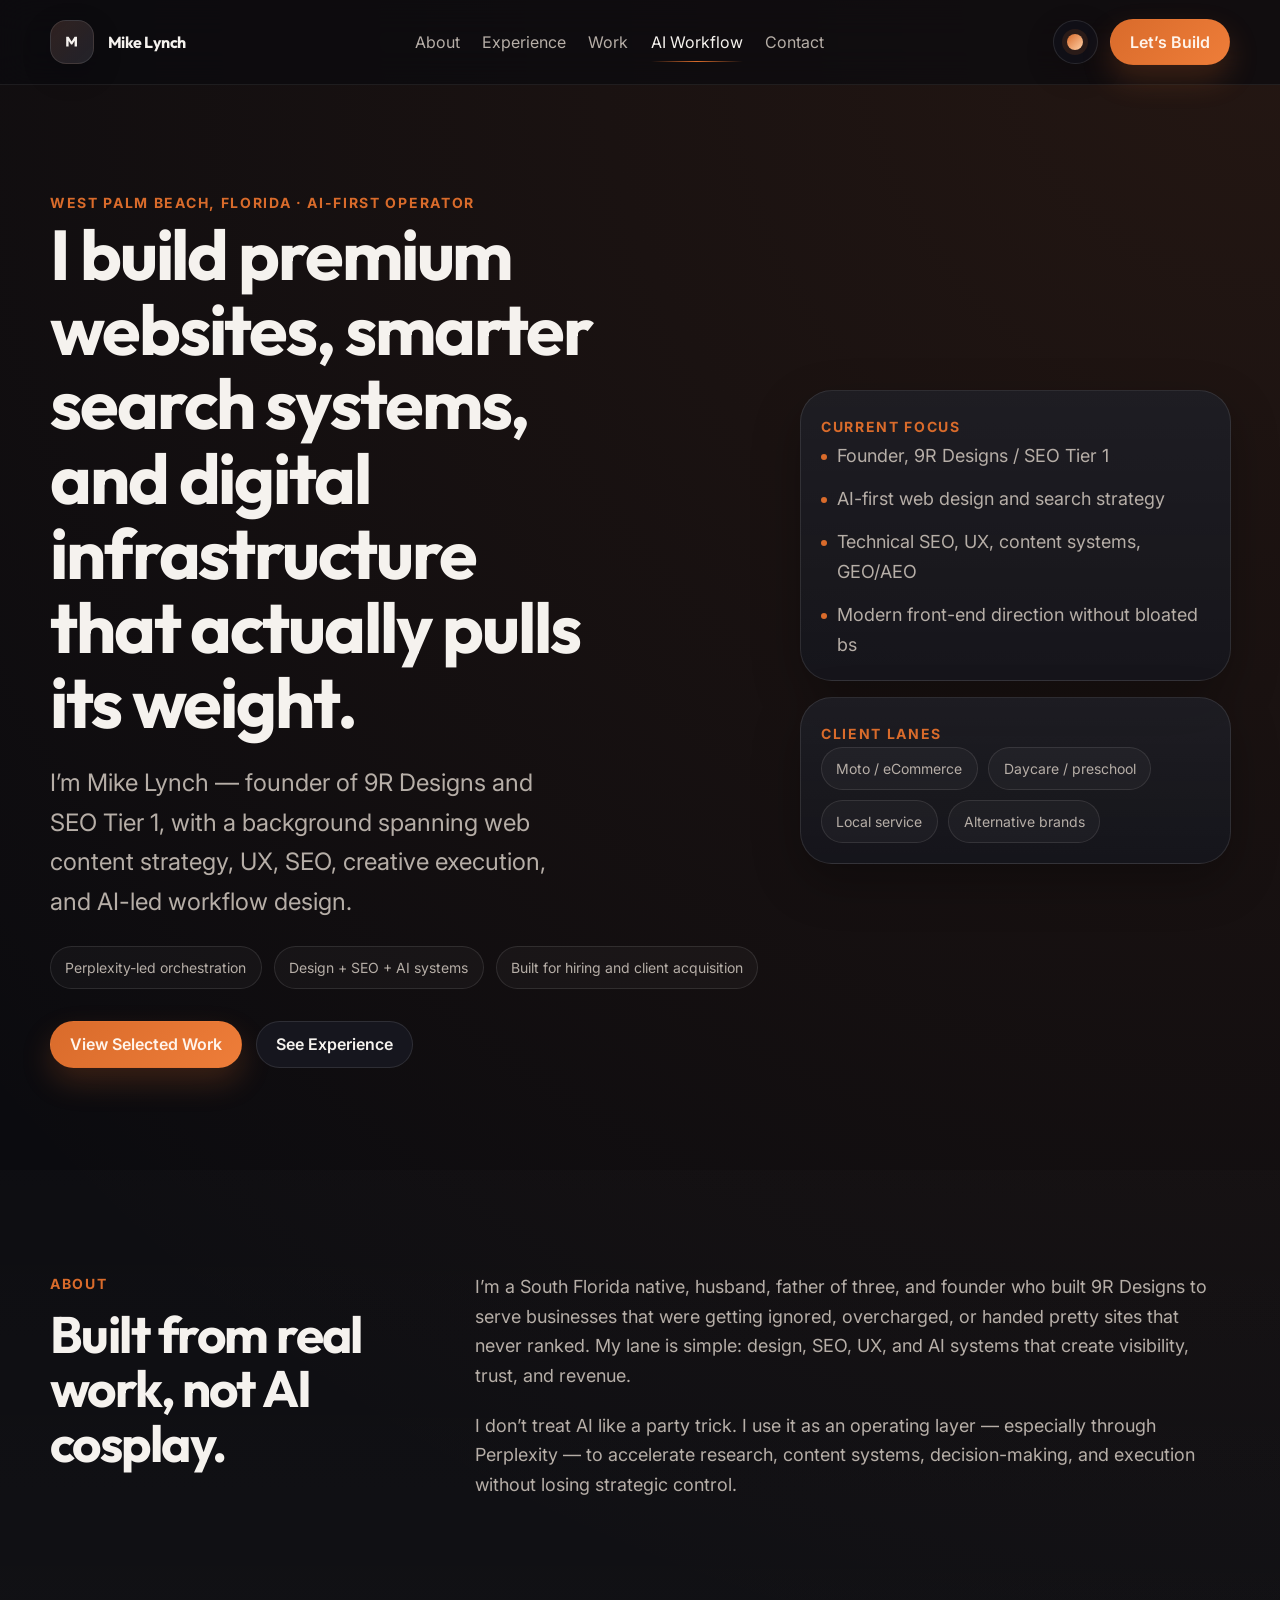
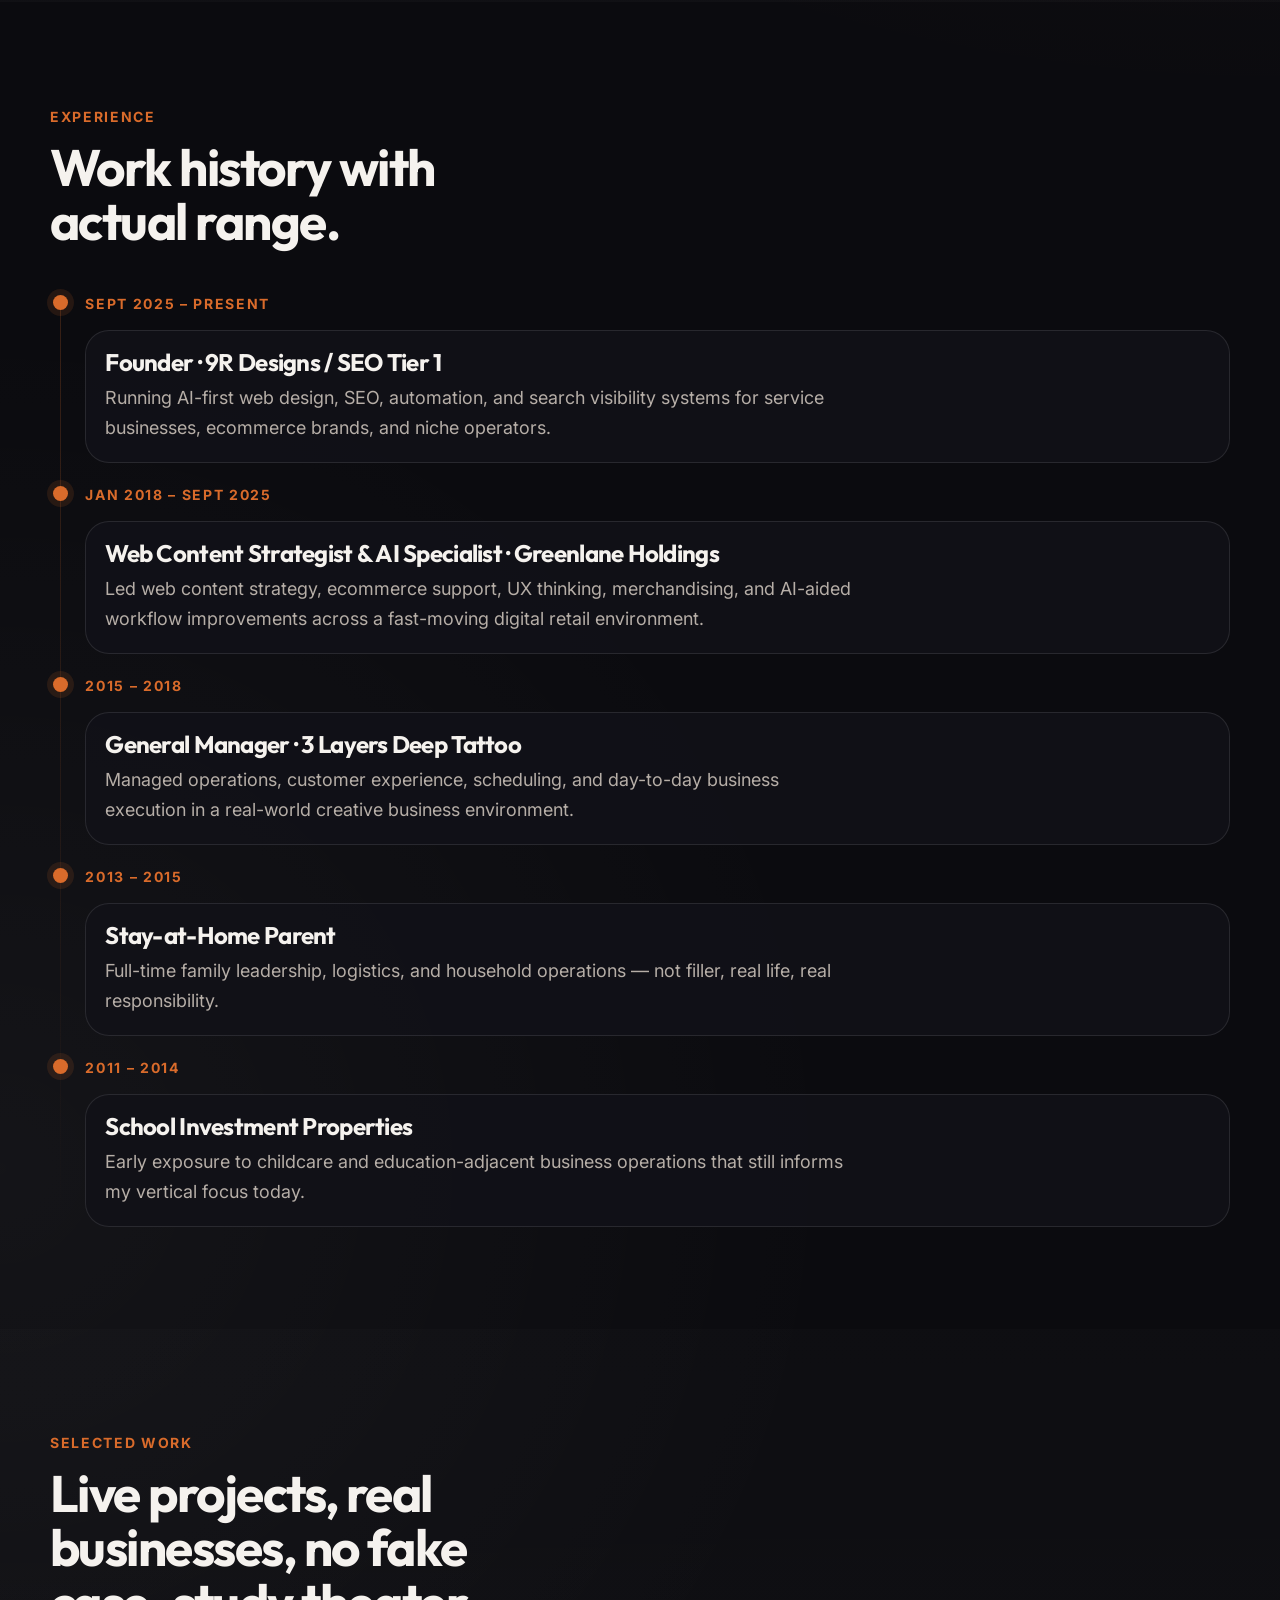
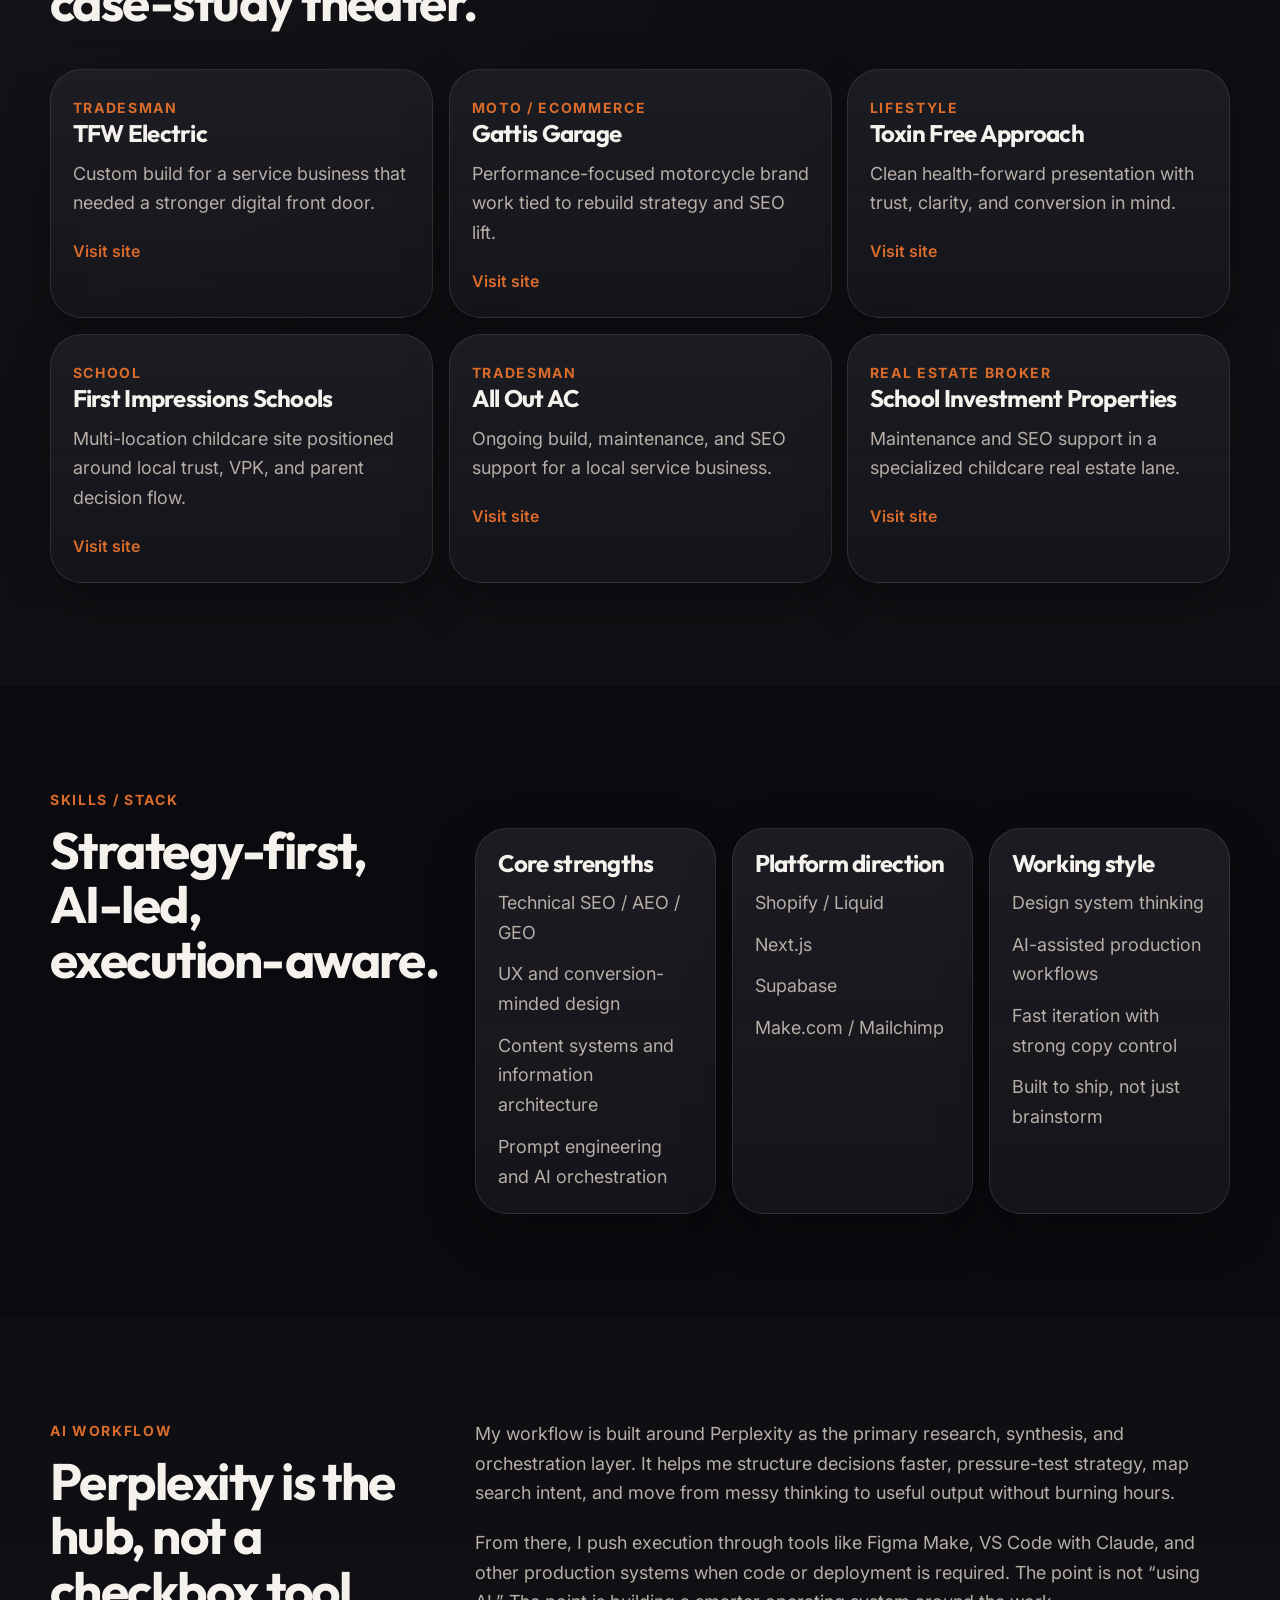
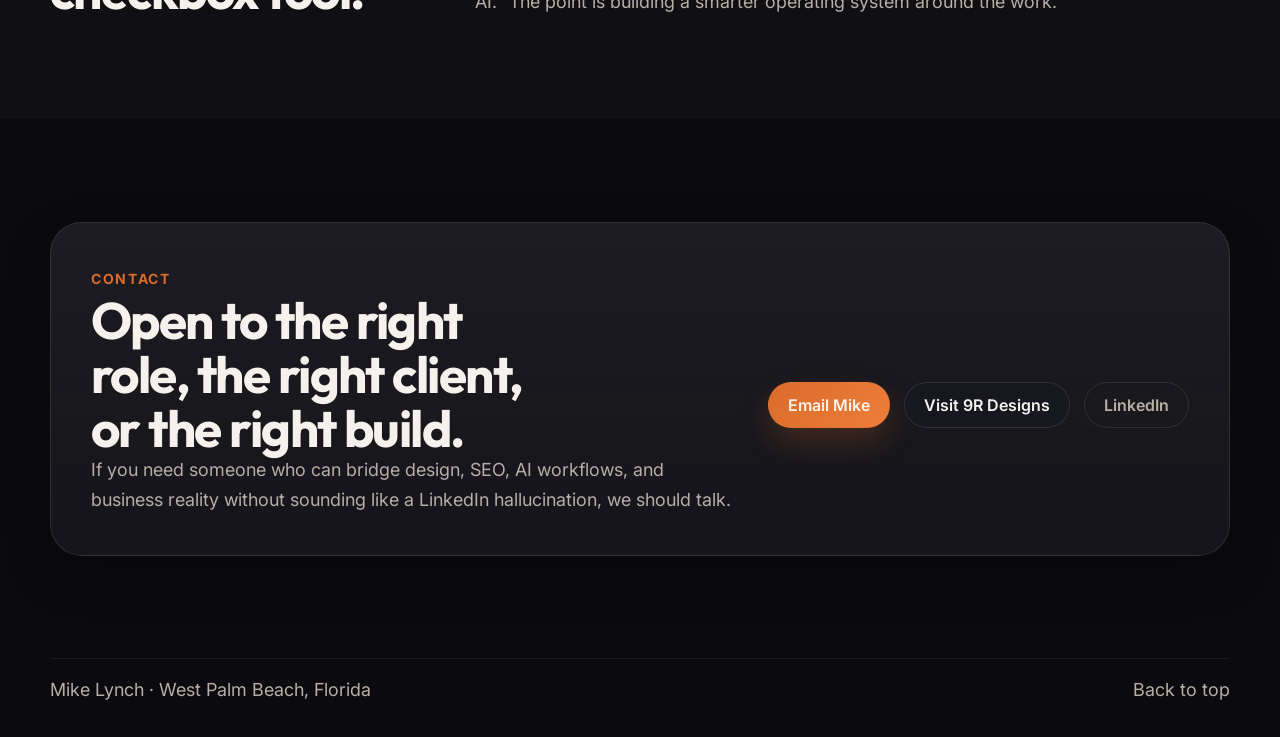
==== commit 1ab8e83a: "Shorten 'bloated bullshit' to 'bloated bs'" ====
--- a/index.html
+++ b/index.html
@@ -144,7 +144,7 @@
                 <li>Founder, 9R Designs / SEO Tier 1</li>
                 <li>AI-first web design and search strategy</li>
                 <li>Technical SEO, UX, content systems, GEO/AEO</li>
-                <li>Modern front-end direction without bloated bullshit</li>
+                <li>Modern front-end direction without bloated bs</li>
               </ul>
             </div>
 
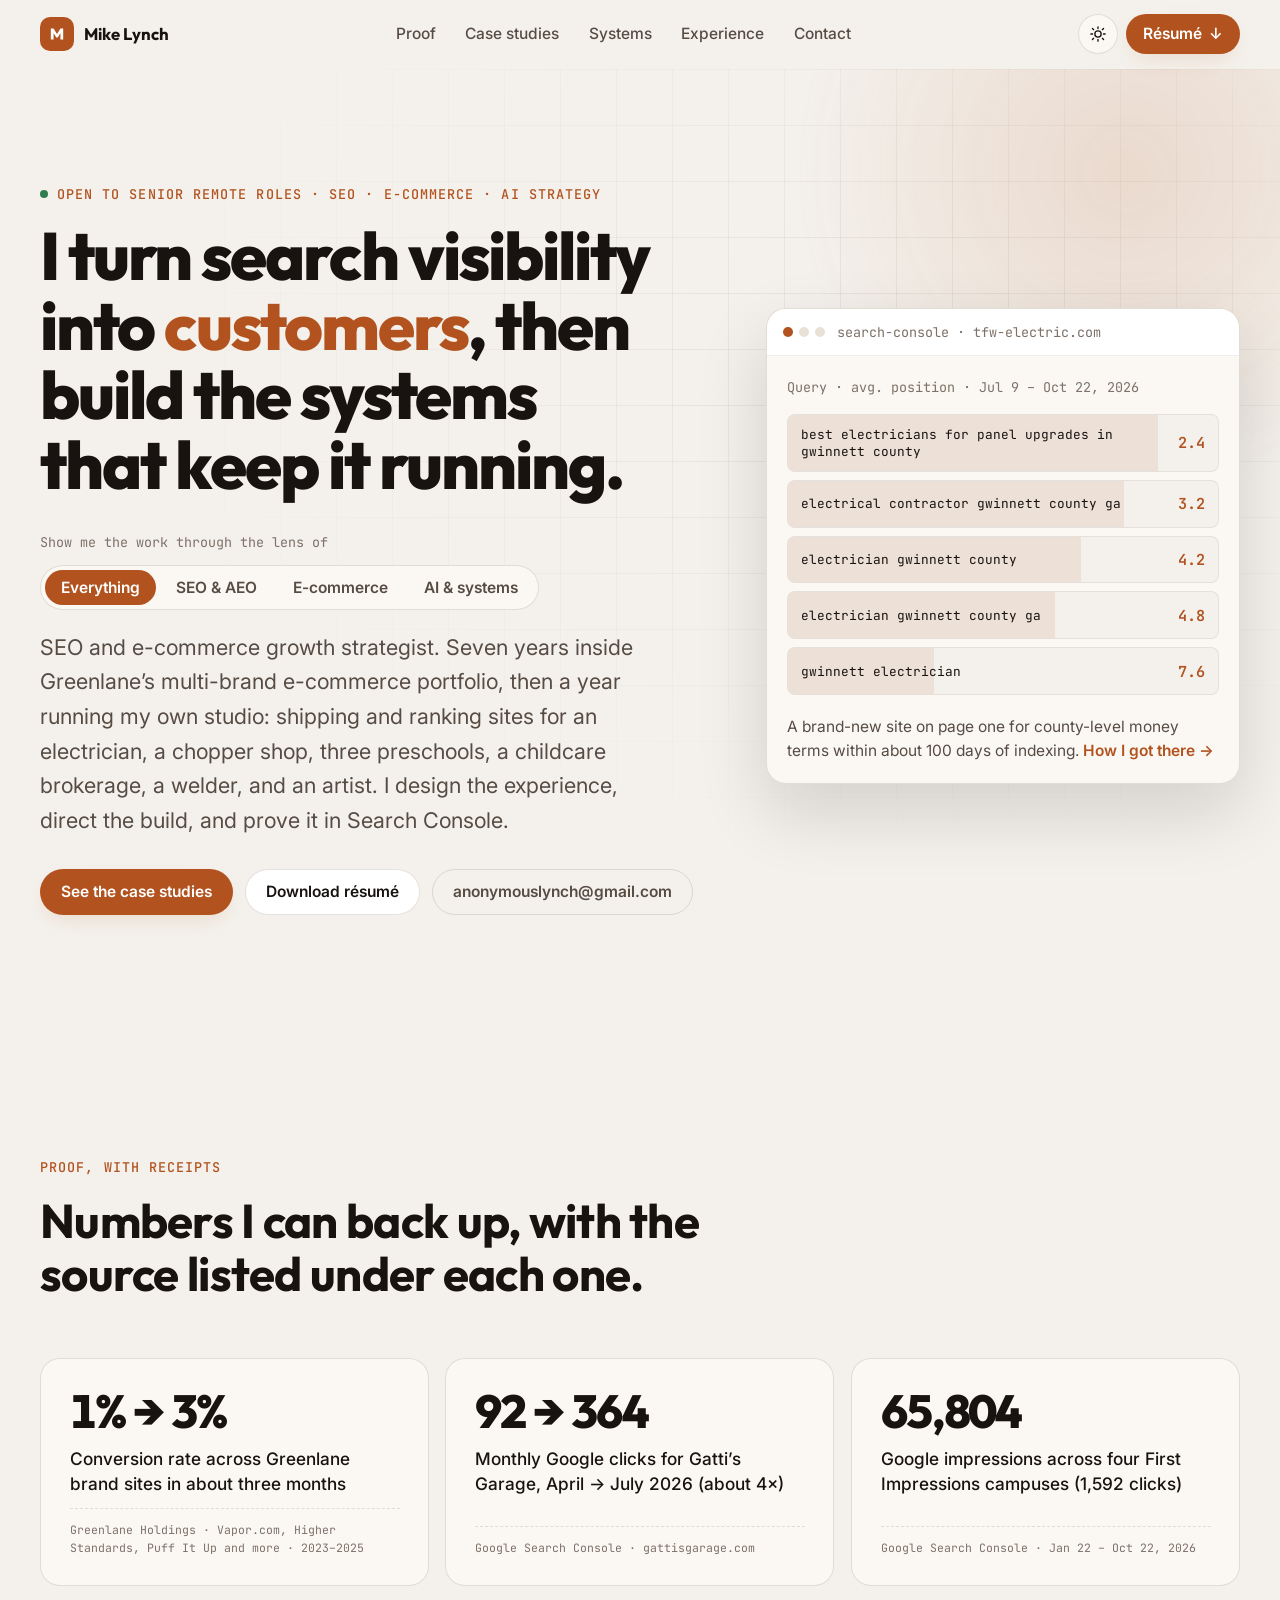
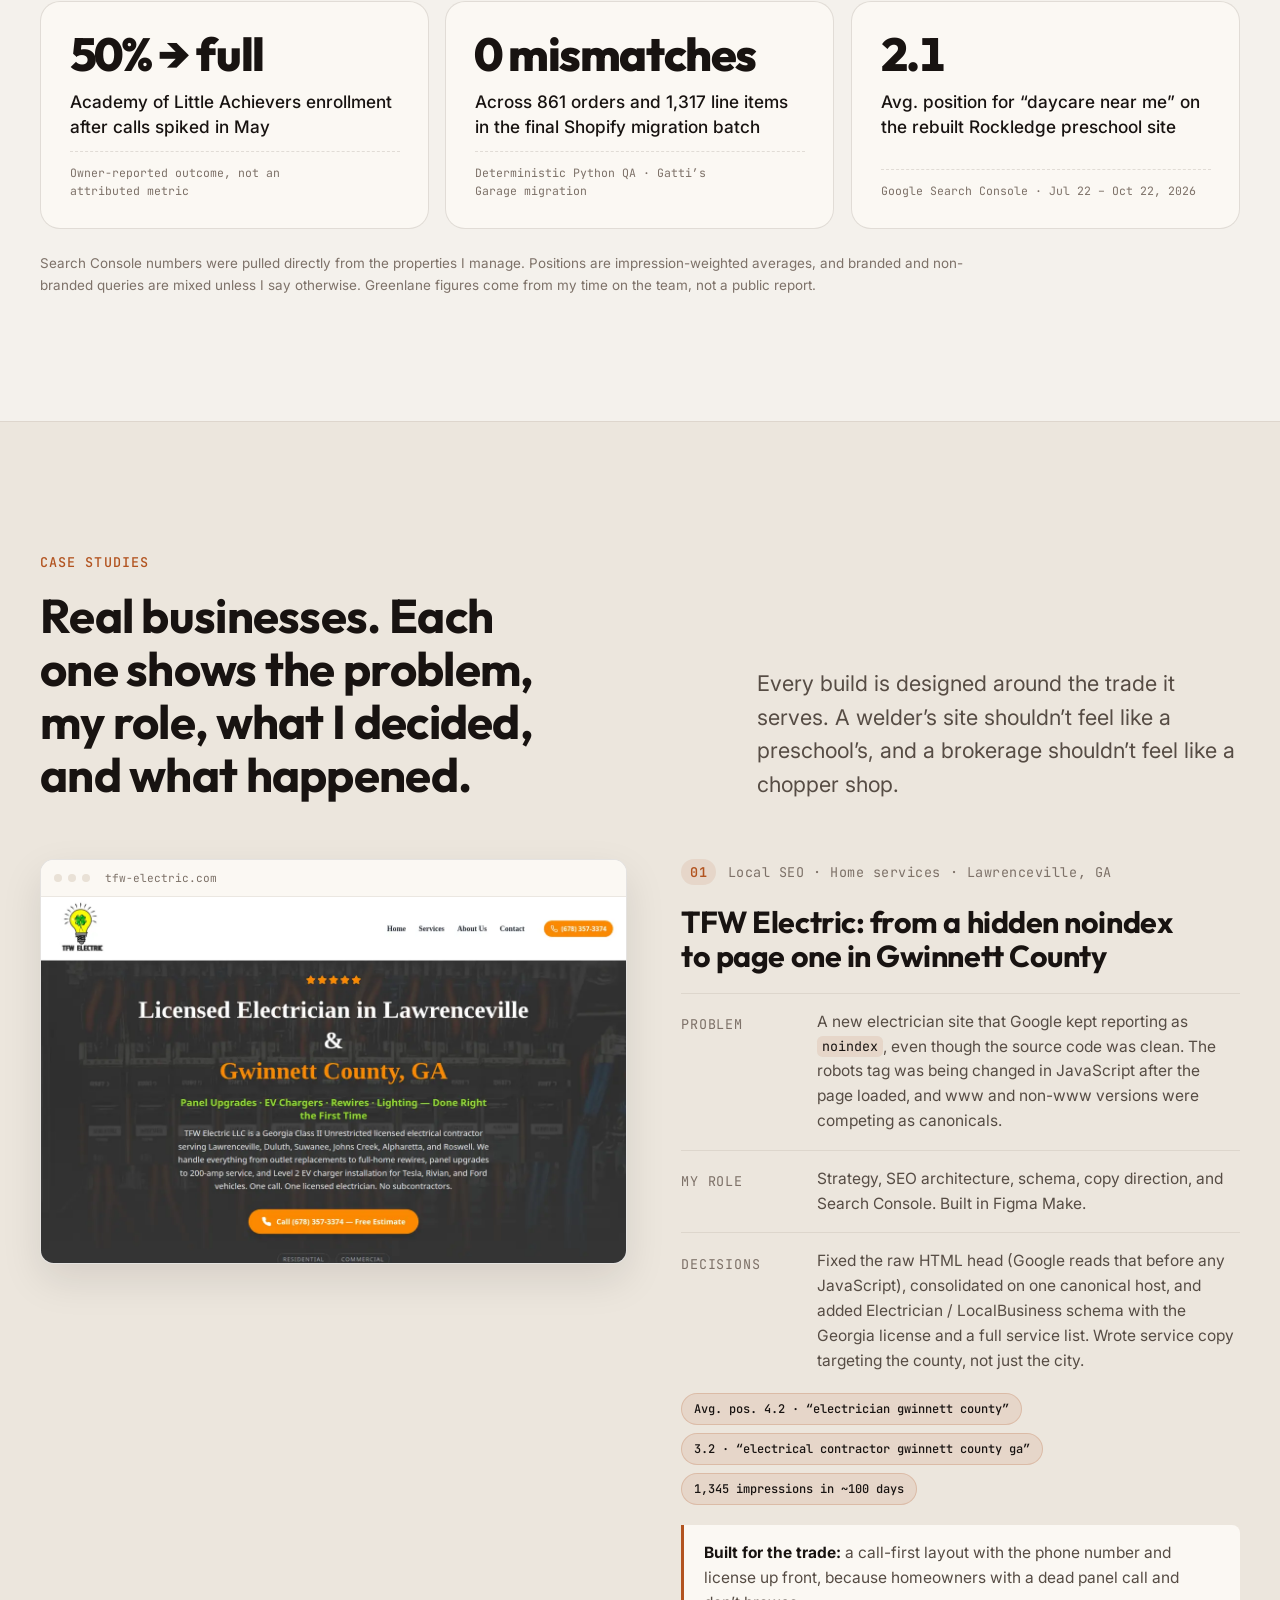
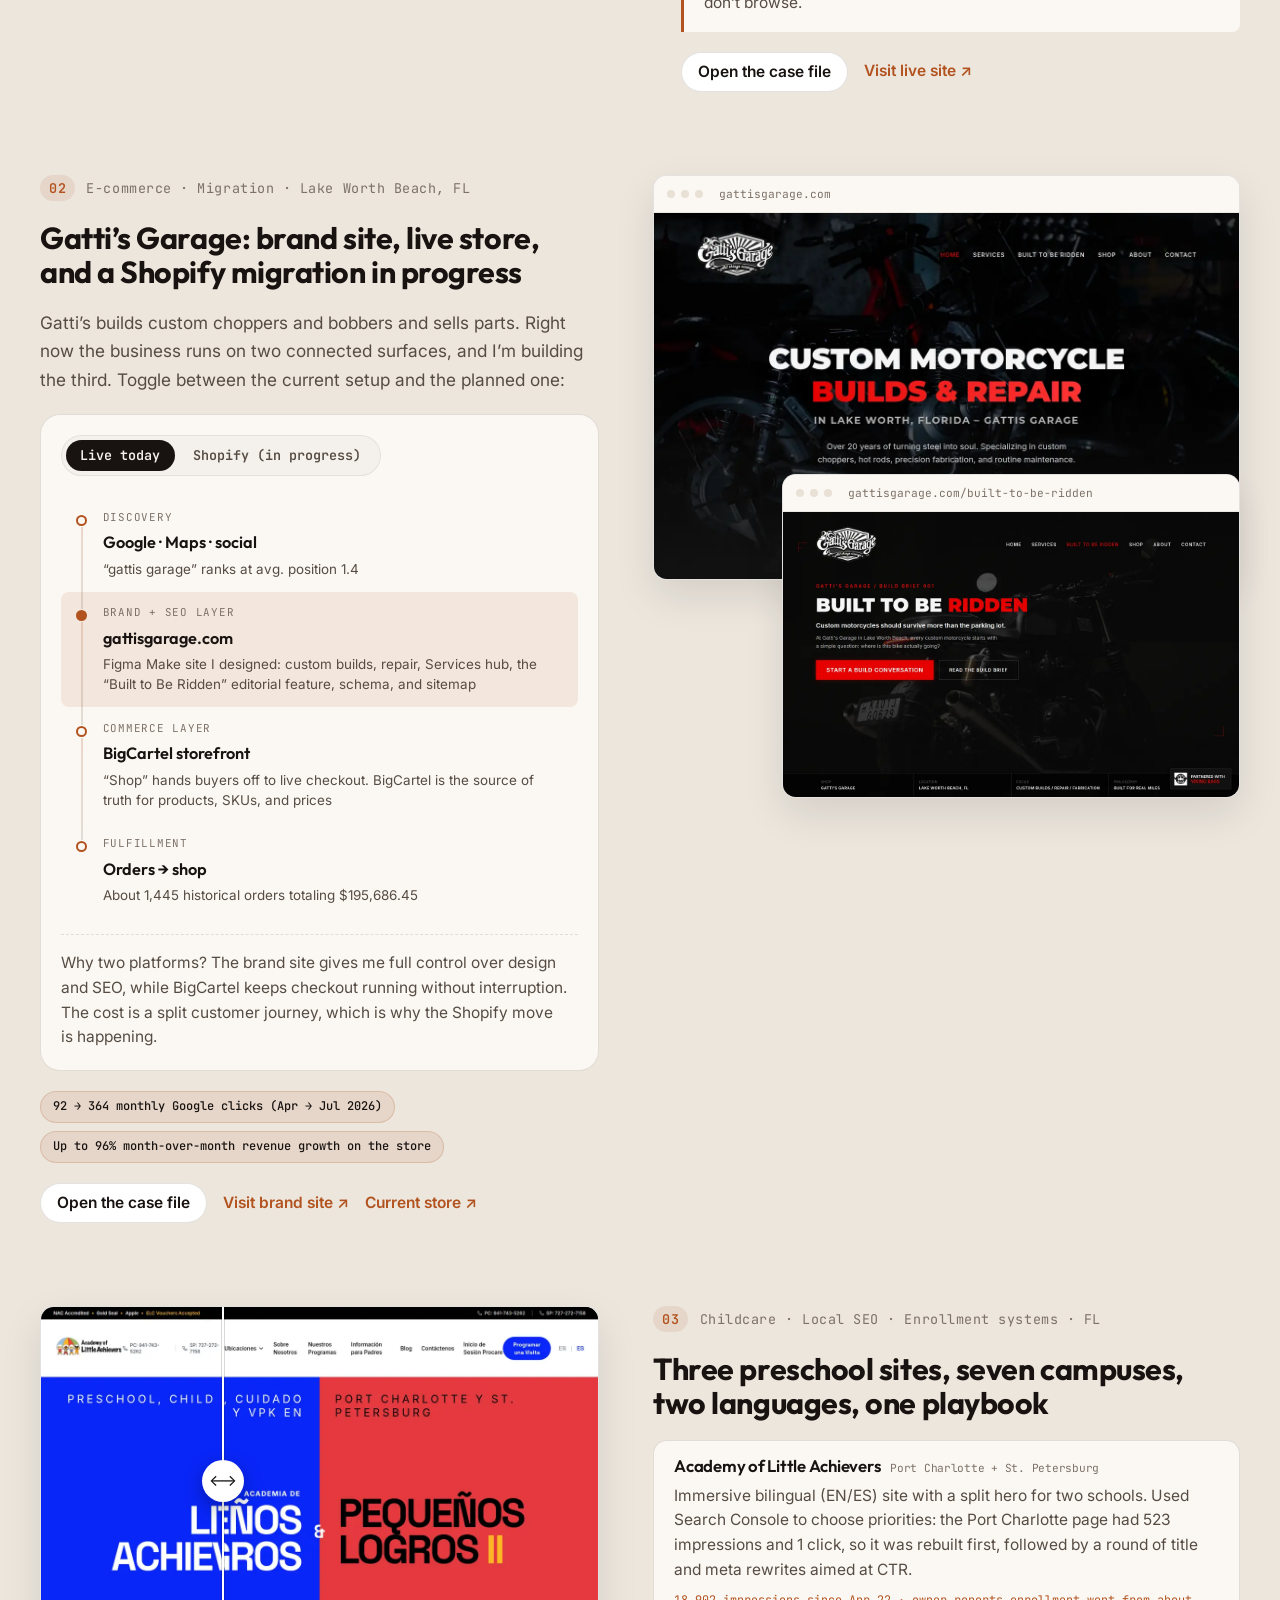
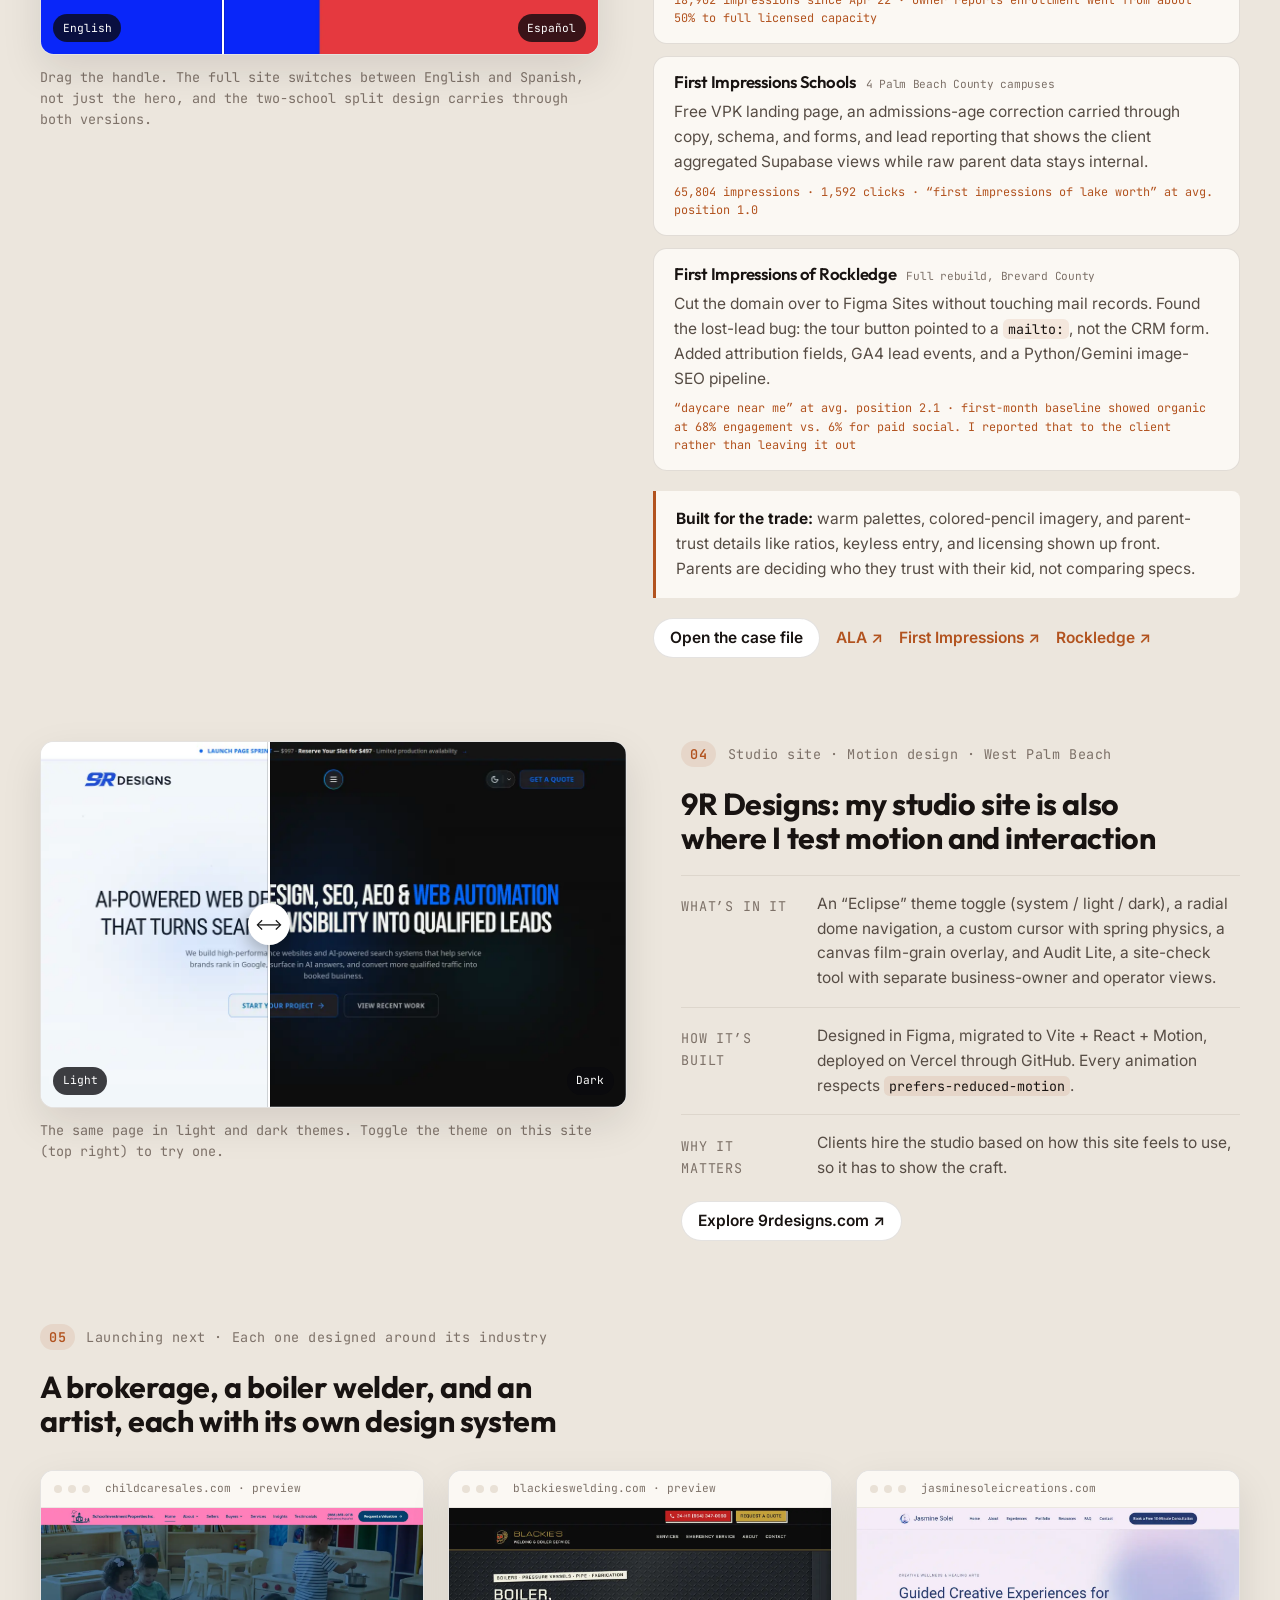
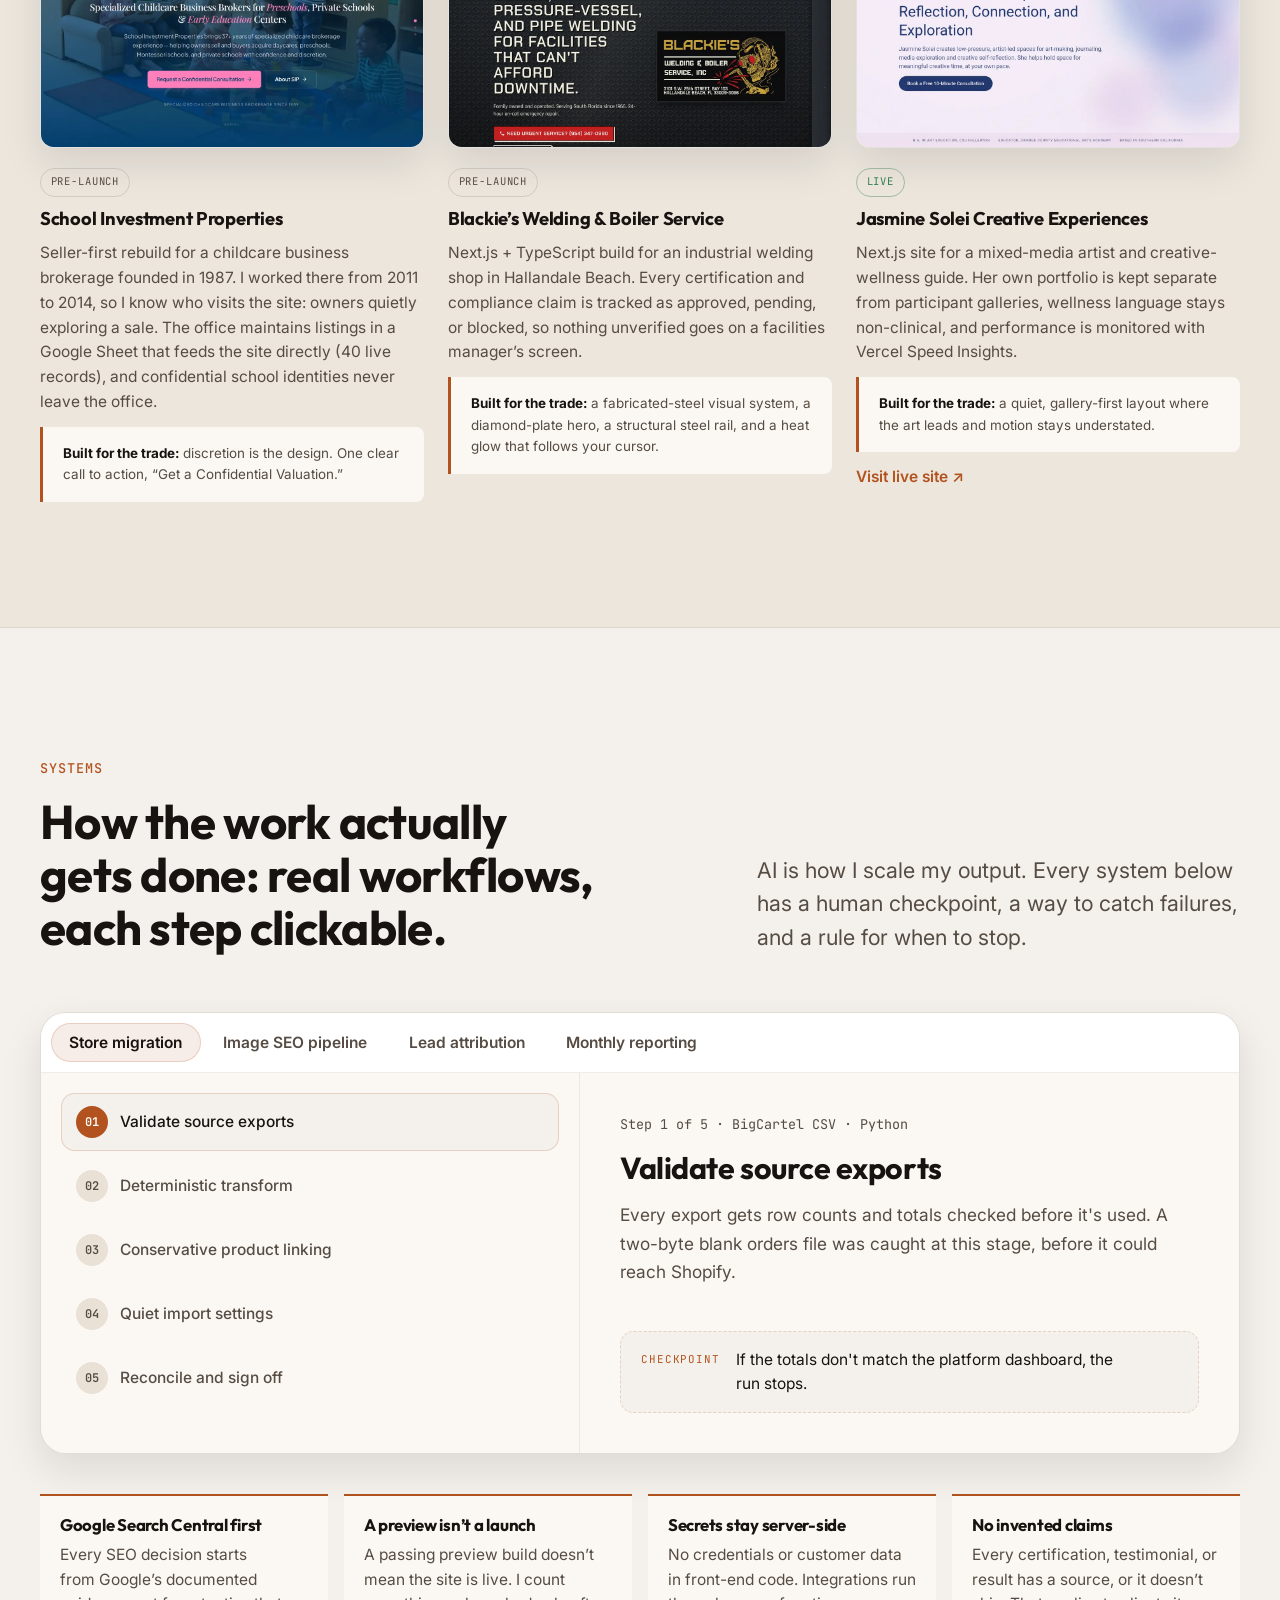
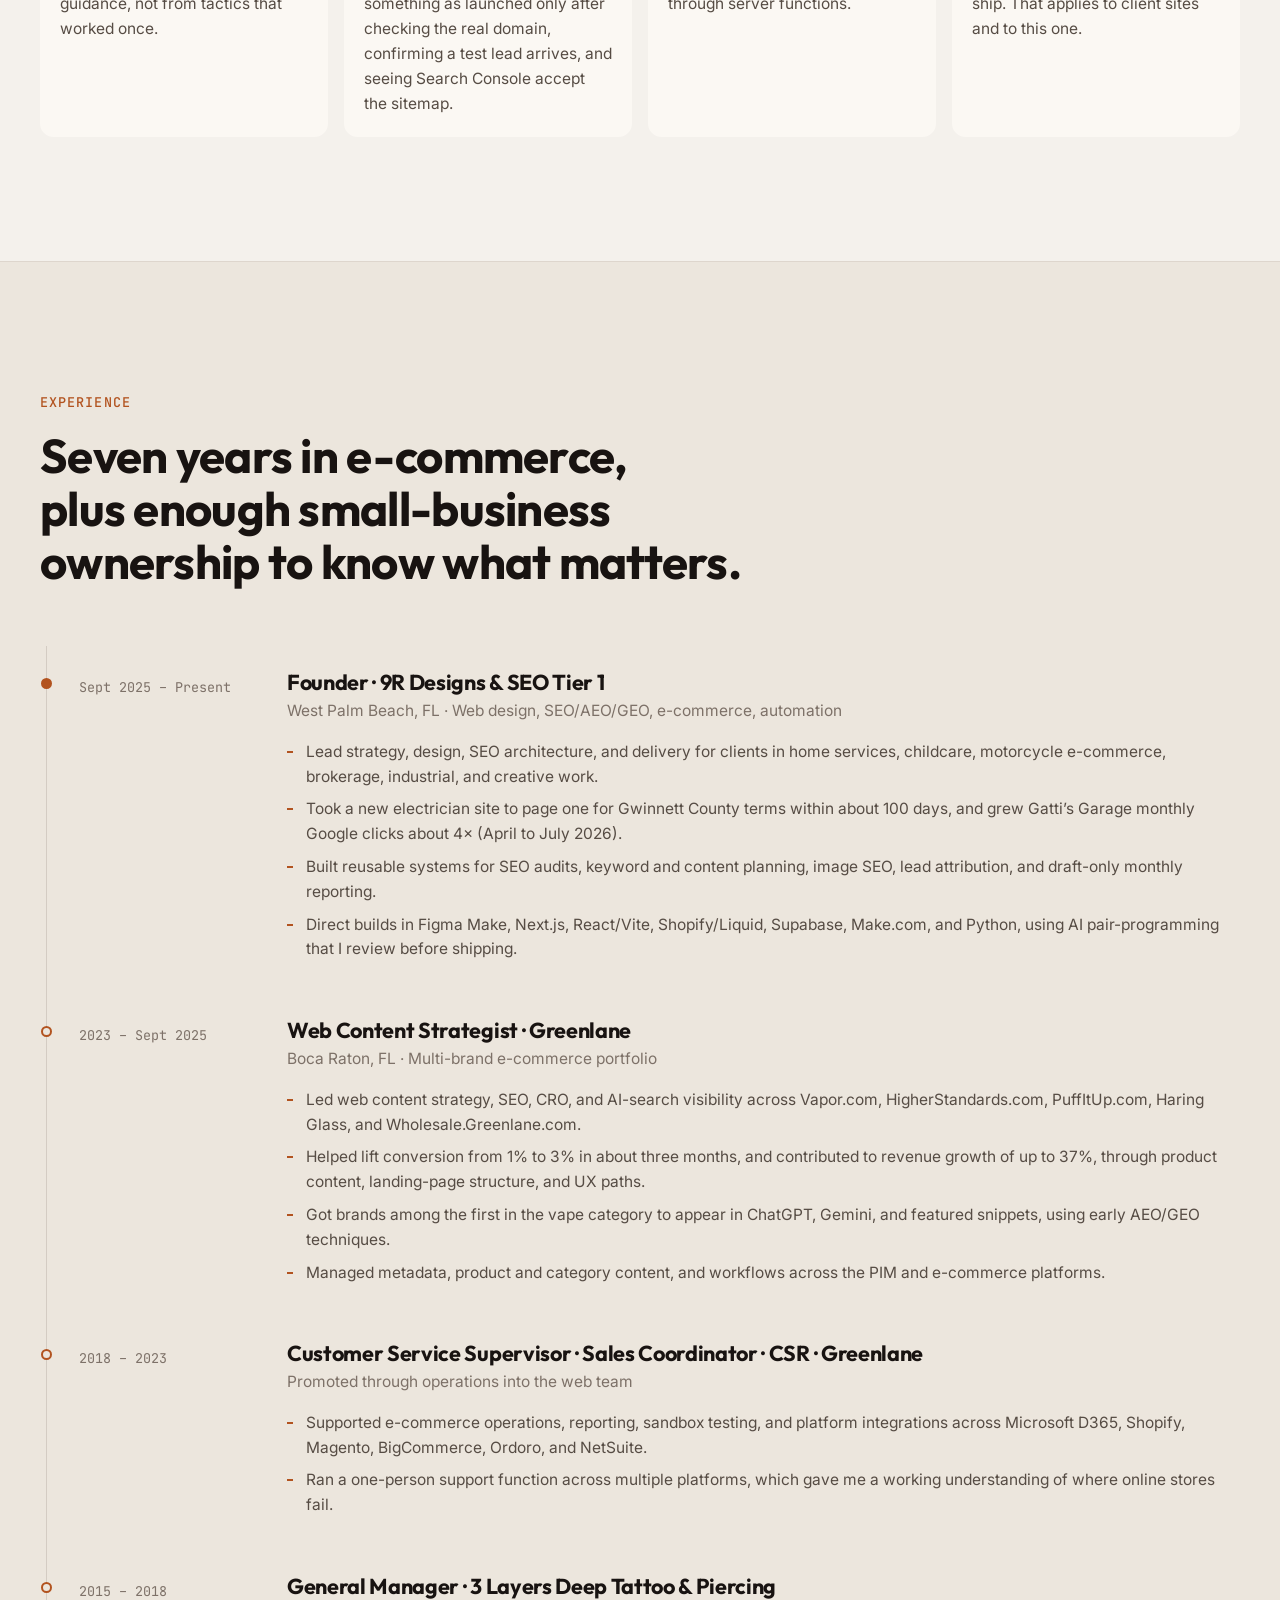
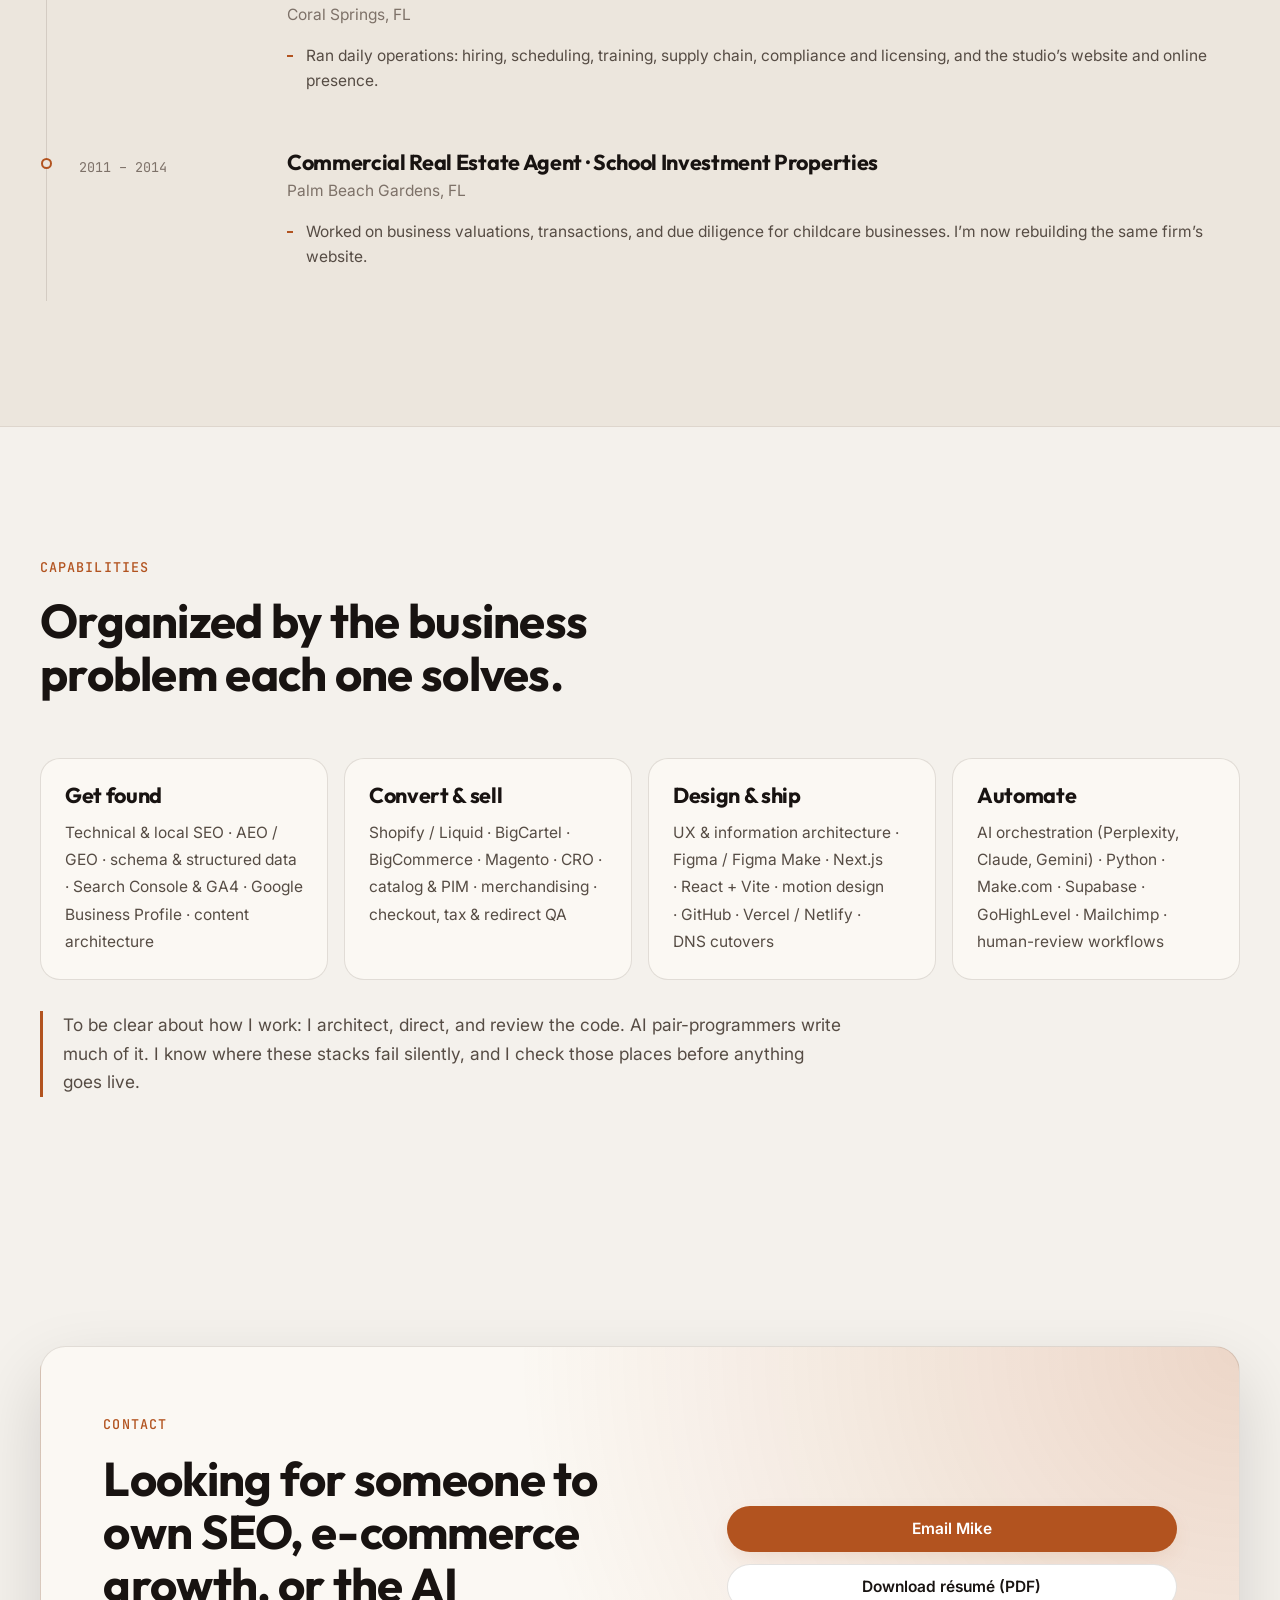
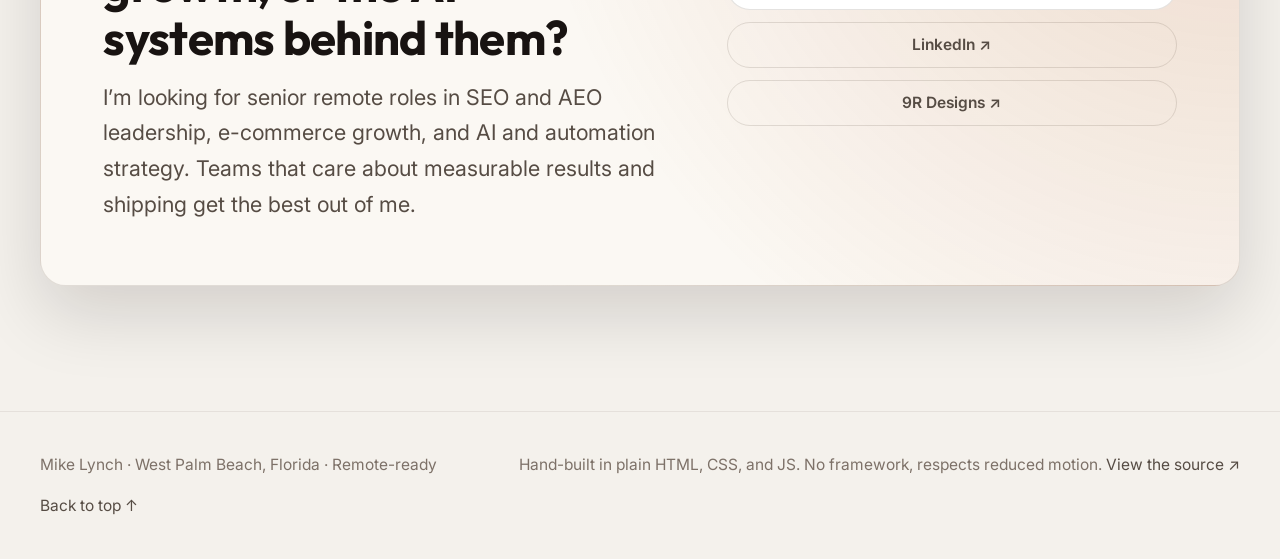
==== commit 6d274c99: "Proof-led redesign: case studies, role lens, systems explorer, résumé PDF" ====
--- a/index.html
+++ b/index.html
@@ -3,41 +3,49 @@
 <head>
   <meta charset="UTF-8" />
   <meta name="viewport" content="width=device-width, initial-scale=1.0" />
-  <title>Mike Lynch | AI-First Web Designer, SEO Strategist & Creative Operator</title>
+  <title>Mike Lynch | SEO &amp; E-commerce Growth Strategist · AI Systems</title>
   <meta
     name="description"
-    content="Mike Lynch is a West Palm Beach-based AI-first web designer, SEO strategist, and creative operator building fast, premium sites and search systems for brands that need real results."
+    content="Mike Lynch is an SEO and e-commerce growth strategist who designs, builds, and measures the sites, stores, and AI-assisted systems that turn search visibility into customers. Case studies with real Search Console data."
   />
   <meta name="robots" content="index, follow" />
-  <meta name="theme-color" content="#0c0c0f" />
-
+  <meta name="theme-color" content="#0b0b0f" />
   <link rel="canonical" href="https://mikelynch-resume.netlify.app/" />
 
-  <meta property="og:type" content="website" />
-  <meta property="og:title" content="Mike Lynch | AI-First Web Designer, SEO Strategist & Creative Operator" />
+  <meta property="og:type" content="profile" />
+  <meta property="og:title" content="Mike Lynch | SEO &amp; E-commerce Growth Strategist · AI Systems" />
   <meta
     property="og:description"
-    content="Portfolio and resume site for Mike Lynch — founder of 9R Designs and SEO Tier 1, focused on AI-first web design, technical SEO, UX, and modern digital systems."
+    content="Case studies, real Search Console numbers, and the systems behind them: local SEO, Shopify migration, childcare enrollment sites, and AI-assisted workflows with human review."
   />
   <meta property="og:url" content="https://mikelynch-resume.netlify.app/" />
+  <meta property="og:image" content="https://mikelynch-resume.netlify.app/assets/img/og.png" />
   <meta property="og:site_name" content="Mike Lynch" />
-
   <meta name="twitter:card" content="summary_large_image" />
-  <meta name="twitter:title" content="Mike Lynch | AI-First Web Designer, SEO Strategist & Creative Operator" />
-  <meta
-    name="twitter:description"
-    content="AI-first portfolio and resume for Mike Lynch — web design, SEO, UX, content systems, and digital execution."
-  />
+  <meta name="twitter:title" content="Mike Lynch | SEO &amp; E-commerce Growth Strategist · AI Systems" />
+  <meta name="twitter:description" content="Proof-first portfolio: case studies, real Search Console numbers, and the systems behind them." />
+  <meta name="twitter:image" content="https://mikelynch-resume.netlify.app/assets/img/og.png" />
+
+  <link rel="icon" href="assets/img/favicon.svg" type="image/svg+xml" />
+
+  <script>
+    (function () {
+      try {
+        var saved = localStorage.getItem("ml-theme");
+        var theme = saved || (window.matchMedia("(prefers-color-scheme: light)").matches ? "light" : "dark");
+        document.documentElement.setAttribute("data-theme", theme);
+      } catch (e) {}
+    })();
+  </script>
 
   <link rel="preconnect" href="https://fonts.googleapis.com" />
   <link rel="preconnect" href="https://fonts.gstatic.com" crossorigin />
   <link
-    href="https://fonts.googleapis.com/css2?family=Inter:wght@400;500;600;700;800&family=Outfit:wght@500;600;700;800&display=swap"
+    href="https://fonts.googleapis.com/css2?family=Inter:wght@400;500;600;700&family=JetBrains+Mono:wght@400;500;600&family=Outfit:wght@500;600;700;800&display=swap"
     rel="stylesheet"
   />
-
-  <link rel="stylesheet" href="assets/css/styles.css" />
-  <script defer src="assets/js/main.js"></script>
+  <link rel="stylesheet" href="assets/css/styles.css?v=2" />
+  <script defer src="assets/js/main.js?v=2"></script>
 
   <script type="application/ld+json">
   {
@@ -45,386 +53,665 @@
     "@graph": [
       {
         "@type": "Person",
+        "@id": "https://mikelynch-resume.netlify.app/#mike",
         "name": "Mike Lynch",
-        "jobTitle": "AI-First Web Designer, SEO Strategist, and Creative Operator",
+        "jobTitle": "SEO & E-commerce Growth Strategist",
+        "description": "SEO, AEO/GEO, e-commerce growth, web design, and AI-assisted workflow systems.",
+        "email": "mailto:anonymouslynch@gmail.com",
         "address": {
           "@type": "PostalAddress",
           "addressLocality": "West Palm Beach",
           "addressRegion": "FL",
           "addressCountry": "US"
         },
+        "knowsAbout": ["Technical SEO", "Local SEO", "Answer Engine Optimization", "Generative Engine Optimization", "E-commerce", "Shopify", "Conversion rate optimization", "Web design", "AI workflow automation"],
         "worksFor": [
-          { "@type": "Organization", "name": "9R Designs" },
-          { "@type": "Organization", "name": "SEO Tier 1" }
+          { "@type": "Organization", "name": "9R Designs", "url": "https://9rdesigns.com/" },
+          { "@type": "Organization", "name": "SEO Tier 1", "url": "https://seotier1.com/" }
         ],
         "url": "https://mikelynch-resume.netlify.app/",
         "sameAs": [
           "https://9rdesigns.com/",
-          "https://www.linkedin.com/in/michael-lynch-08b52375"
+          "https://www.linkedin.com/in/michael-lynch-08b52375",
+          "https://github.com/anonymous9r"
         ]
       },
       {
-        "@type": "WebSite",
-        "name": "Mike Lynch",
-        "url": "https://mikelynch-resume.netlify.app/"
+        "@type": "ProfilePage",
+        "url": "https://mikelynch-resume.netlify.app/",
+        "name": "Mike Lynch — Portfolio and Résumé",
+        "mainEntity": { "@id": "https://mikelynch-resume.netlify.app/#mike" }
       }
     ]
   }
   </script>
 </head>
-<body>
+<body data-lens="all">
   <a class="skip-link" href="#main-content">Skip to content</a>
-
-  <div class="site-shell">
-    <header class="site-header" id="top">
-      <div class="container header-inner">
-        <a class="brand" href="#hero" aria-label="Mike Lynch home">
-          <span class="brand-mark" aria-hidden="true">
-            <svg viewBox="0 0 64 64" role="img" aria-hidden="true">
-              <path d="M14 48V16h8l10 16 10-16h8v32h-8V29.5L34 42h-4L22 29.5V48z" fill="currentColor"></path>
-            </svg>
-          </span>
-          <span class="brand-text">Mike Lynch</span>
-        </a>
-
-        <nav class="site-nav" aria-label="Primary">
-          <a href="#about">About</a>
-          <a href="#experience">Experience</a>
-          <a href="#work">Work</a>
-          <a href="#workflow">AI Workflow</a>
-          <a href="#contact">Contact</a>
-        </nav>
-
-        <div class="header-actions">
-          <button
-            class="theme-toggle"
-            type="button"
-            data-theme-toggle
-            aria-label="Switch color theme"
-          >
-            <span class="theme-toggle-dot" aria-hidden="true"></span>
-          </button>
-          <a class="button button-primary" href="#contact">Let’s Build</a>
-        </div>
-      </div>
-    </header>
-
-    <main id="main-content">
-
-      <!-- HERO -->
-      <section class="hero section" id="hero">
-        <div class="container hero-grid">
-          <div class="hero-copy" data-motion-group>
-            <p class="eyebrow" data-motion="rise-sm">West Palm Beach, Florida · AI-first operator</p>
-            <h1 data-motion="rise">
-              I build premium websites, smarter search systems, and digital infrastructure
-              that actually pulls its weight.
-            </h1>
-            <p class="hero-lead" data-motion="rise-sm">
-              I’m Mike Lynch — founder of 9R Designs and SEO Tier 1, with a background spanning
-              web content strategy, UX, SEO, creative execution, and AI-led workflow design.
-            </p>
-
-            <div class="hero-meta" role="list" aria-label="Core value points" data-motion="fade">
-              <span role="listitem">Perplexity-led orchestration</span>
-              <span role="listitem">Design + SEO + AI systems</span>
-              <span role="listitem">Built for hiring and client acquisition</span>
-            </div>
-
-            <div class="hero-cta" data-motion="rise-sm">
-              <a class="button button-primary" href="#work">View Selected Work</a>
-              <a class="button button-secondary" href="#experience">See Experience</a>
-            </div>
-          </div>
-
-          <aside class="hero-card" aria-label="Professional snapshot" data-motion="right" data-motion-delay="3">
-            <div class="hero-card-panel">
-              <p class="mini-label">Current focus</p>
-              <ul class="snapshot-list" role="list">
-                <li>Founder, 9R Designs / SEO Tier 1</li>
-                <li>AI-first web design and search strategy</li>
-                <li>Technical SEO, UX, content systems, GEO/AEO</li>
-                <li>Modern front-end direction without bloated bs</li>
+  <div class="scroll-progress" aria-hidden="true"><span></span></div>
+
+  <header class="site-header" id="top">
+    <div class="container header-inner">
+      <a class="brand" href="#hero" aria-label="Mike Lynch, back to top">
+        <span class="brand-mark" aria-hidden="true">
+          <svg viewBox="0 0 64 64"><path d="M14 48V16h8l10 16 10-16h8v32h-8V29.5L34 42h-4L22 29.5V48z" fill="currentColor"/></svg>
+        </span>
+        <span class="brand-text">Mike Lynch</span>
+      </a>
+
+      <nav class="site-nav" aria-label="Primary">
+        <a href="#proof">Proof</a>
+        <a href="#work">Case studies</a>
+        <a href="#systems">Systems</a>
+        <a href="#experience">Experience</a>
+        <a href="#contact">Contact</a>
+      </nav>
+
+      <div class="header-actions">
+        <button class="theme-toggle" type="button" data-theme-toggle aria-label="Switch color theme">
+          <svg class="icon-sun" viewBox="0 0 24 24" aria-hidden="true"><circle cx="12" cy="12" r="4.2"/><path d="M12 2.5v2.2M12 19.3v2.2M4.6 4.6l1.6 1.6M17.8 17.8l1.6 1.6M2.5 12h2.2M19.3 12h2.2M4.6 19.4l1.6-1.6M17.8 6.2l1.6-1.6"/></svg>
+          <svg class="icon-moon" viewBox="0 0 24 24" aria-hidden="true"><path d="M20.5 14.2A8.5 8.5 0 0 1 9.8 3.5a8.5 8.5 0 1 0 10.7 10.7z"/></svg>
+        </button>
+        <a class="button button-primary button-sm" href="assets/Mike-Lynch-Resume.pdf" download>Résumé <span aria-hidden="true">↓</span></a>
+      </div>
+    </div>
+  </header>
+
+  <main id="main-content">
+
+    <!-- HERO -->
+    <section class="hero" id="hero" aria-labelledby="hero-title">
+      <div class="hero-grid-bg" aria-hidden="true"></div>
+      <div class="container hero-layout">
+        <div class="hero-copy">
+          <p class="eyebrow" data-motion="rise-sm"><span class="status-dot" aria-hidden="true"></span>Open to senior remote roles · SEO · E-commerce · AI strategy</p>
+          <h1 id="hero-title" data-motion="rise">
+            I turn search visibility into <span class="accent-text">customers</span>, then build the systems that keep it running.
+          </h1>
+
+          <div class="lens" data-motion="rise-sm">
+            <p class="lens-label" id="lens-label">Show me the work through the lens of</p>
+            <div class="lens-switch" role="radiogroup" aria-labelledby="lens-label">
+              <button type="button" role="radio" aria-checked="true" data-lens-btn="all">Everything</button>
+              <button type="button" role="radio" aria-checked="false" data-lens-btn="seo">SEO &amp; AEO</button>
+              <button type="button" role="radio" aria-checked="false" data-lens-btn="ecom">E-commerce</button>
+              <button type="button" role="radio" aria-checked="false" data-lens-btn="ai">AI &amp; systems</button>
+            </div>
+            <div class="lens-copy" aria-live="polite">
+              <p data-lens-copy="all">SEO and e-commerce growth strategist. Seven years inside Greenlane’s multi-brand e-commerce portfolio, then a year running my own studio: shipping and ranking sites for an electrician, a chopper shop, three preschools, a childcare brokerage, a welder, and an artist. I design the experience, direct the build, and prove it in Search Console.</p>
+              <p data-lens-copy="seo" hidden>Technical, local, and AI-search (AEO/GEO) work built on Google Search Central fundamentals: crawlable HTML, clean canonicals, real schema, intent-mapped pages. Then I go back to Search Console and check whether it worked.</p>
+              <p data-lens-copy="ecom" hidden>Catalog, merchandising, and conversion work across Vapor.com, Higher Standards, and Puff It Up, plus a 1,445-order, 366-product BigCartel-to-Shopify migration built so a wrong SKU never gets through.</p>
+              <p data-lens-copy="ai" hidden>AI orchestration that holds up in production: deterministic Python transforms, QA gates, server-side secrets, and draft-only reporting. AI handles the repetitive work, and nothing goes to a client until I’ve checked it.</p>
+            </div>
+          </div>
+
+          <div class="hero-cta" data-motion="rise-sm">
+            <a class="button button-primary" href="#work">See the case studies</a>
+            <a class="button button-secondary" href="assets/Mike-Lynch-Resume.pdf" download>Download résumé</a>
+            <a class="button button-ghost" href="mailto:anonymouslynch@gmail.com">anonymouslynch@gmail.com</a>
+          </div>
+        </div>
+
+        <aside class="hero-console" aria-label="Live proof snapshot" data-motion="right" data-motion-delay="2">
+          <div class="console-bar">
+            <span class="console-dots" aria-hidden="true"><i></i><i></i><i></i></span>
+            <span class="console-title">search-console · tfw-electric.com</span>
+          </div>
+          <div class="console-body">
+            <p class="console-meta">Query · avg. position · Jul 9 – Oct 22, 2026</p>
+            <ul class="rank-list" role="list">
+              <li><span class="q">best electricians for panel upgrades in gwinnett county</span><span class="pos" data-pos="2.4">2.4</span></li>
+              <li><span class="q">electrical contractor gwinnett county ga</span><span class="pos" data-pos="3.2">3.2</span></li>
+              <li><span class="q">electrician gwinnett county</span><span class="pos" data-pos="4.2">4.2</span></li>
+              <li><span class="q">electrician gwinnett county ga</span><span class="pos" data-pos="4.8">4.8</span></li>
+              <li><span class="q">gwinnett electrician</span><span class="pos" data-pos="7.6">7.6</span></li>
+            </ul>
+            <p class="console-foot">A brand-new site on page one for county-level money terms within about 100 days of indexing. <a href="#case-tfw">How I got there →</a></p>
+          </div>
+        </aside>
+      </div>
+    </section>
+
+    <!-- PROOF -->
+    <section class="section proof" id="proof" aria-labelledby="proof-title">
+      <div class="container">
+        <div class="section-heading" data-motion="rise-sm">
+          <p class="eyebrow">Proof, with receipts</p>
+          <h2 id="proof-title">Numbers I can back up, with the source listed under each one.</h2>
+        </div>
+
+        <div class="proof-grid" data-motion-group>
+          <article class="proof-card" data-motion="rise" data-lens-tags="ecom seo">
+            <p class="proof-num">1% → 3%</p>
+            <p class="proof-label">Conversion rate across Greenlane brand sites in about three months</p>
+            <p class="proof-src">Greenlane Holdings · Vapor.com, Higher Standards, Puff It Up and more · 2023–2025</p>
+          </article>
+          <article class="proof-card" data-motion="rise" data-lens-tags="ecom seo">
+            <p class="proof-num">92 → <span data-count-to="364">364</span></p>
+            <p class="proof-label">Monthly Google clicks for Gatti’s Garage, April → July 2026 (about 4×)</p>
+            <p class="proof-src">Google Search Console · gattisgarage.com</p>
+          </article>
+          <article class="proof-card" data-motion="rise" data-lens-tags="seo">
+            <p class="proof-num"><span data-count-to="65804">65,804</span></p>
+            <p class="proof-label">Google impressions across four First Impressions campuses (1,592 clicks)</p>
+            <p class="proof-src">Google Search Console · Jan 22 – Oct 22, 2026</p>
+          </article>
+          <article class="proof-card" data-motion="rise" data-lens-tags="seo ai">
+            <p class="proof-num">50% → full</p>
+            <p class="proof-label">Academy of Little Achievers enrollment after calls spiked in May</p>
+            <p class="proof-src">Owner-reported outcome, not an attributed metric</p>
+          </article>
+          <article class="proof-card" data-motion="rise" data-lens-tags="ecom ai">
+            <p class="proof-num">0 mismatches</p>
+            <p class="proof-label">Across 861 orders and 1,317 line items in the final Shopify migration batch</p>
+            <p class="proof-src">Deterministic Python QA · Gatti’s Garage migration</p>
+          </article>
+          <article class="proof-card" data-motion="rise" data-lens-tags="seo ai">
+            <p class="proof-num">2.1</p>
+            <p class="proof-label">Avg. position for “daycare near me” on the rebuilt Rockledge preschool site</p>
+            <p class="proof-src">Google Search Console · Jul 22 – Oct 22, 2026</p>
+          </article>
+        </div>
+        <p class="fine-print" data-motion="fade">Search Console numbers were pulled directly from the properties I manage. Positions are impression-weighted averages, and branded and non-branded queries are mixed unless I say otherwise. Greenlane figures come from my time on the team, not a public report.</p>
+      </div>
+    </section>
+
+    <!-- CASE STUDIES -->
+    <section class="section section-alt" id="work" aria-labelledby="work-title">
+      <div class="container">
+        <div class="section-heading split" data-motion="rise-sm">
+          <div>
+            <p class="eyebrow">Case studies</p>
+            <h2 id="work-title">Real businesses. Each one shows the problem, my role, what I decided, and what happened.</h2>
+          </div>
+          <p class="section-intro">Every build is designed around the trade it serves. A welder’s site shouldn’t feel like a preschool’s, and a brokerage shouldn’t feel like a chopper shop.</p>
+        </div>
+
+        <div class="cases" data-lens-sortable>
+
+          <!-- TFW -->
+          <article class="case" id="case-tfw" data-order-all="1" data-order-seo="1" data-order-ecom="5" data-order-ai="4" data-motion="rise">
+            <div class="case-media">
+              <figure class="browser">
+                <div class="browser-bar"><i></i><i></i><i></i><span>tfw-electric.com</span></div>
+                <img src="assets/img/work/tfw.webp" width="1200" height="750" loading="lazy" alt="TFW Electric homepage: Licensed Electrician in Lawrenceville and Gwinnett County, GA, with a call-for-estimate button" />
+              </figure>
+            </div>
+            <div class="case-body">
+              <p class="case-kicker"><span class="case-num">01</span> Local SEO · Home services · Lawrenceville, GA</p>
+              <h3>TFW Electric: from a hidden noindex to page one in Gwinnett County</h3>
+              <dl class="case-facts">
+                <div><dt>Problem</dt><dd>A new electrician site that Google kept reporting as <code>noindex</code>, even though the source code was clean. The robots tag was being changed in JavaScript after the page loaded, and www and non-www versions were competing as canonicals.</dd></div>
+                <div><dt>My role</dt><dd>Strategy, SEO architecture, schema, copy direction, and Search Console. Built in Figma Make.</dd></div>
+                <div><dt>Decisions</dt><dd>Fixed the raw HTML head (Google reads that before any JavaScript), consolidated on one canonical host, and added Electrician / LocalBusiness schema with the Georgia license and a full service list. Wrote service copy targeting the county, not just the city.</dd></div>
+              </dl>
+              <div class="case-result">
+                <span class="result-chip">Avg. pos. 4.2 · “electrician gwinnett county”</span>
+                <span class="result-chip">3.2 · “electrical contractor gwinnett county ga”</span>
+                <span class="result-chip">1,345 impressions in ~100 days</span>
+              </div>
+              <p class="case-touch"><strong>Built for the trade:</strong> a call-first layout with the phone number and license up front, because homeowners with a dead panel call and don’t browse.</p>
+              <div class="case-actions">
+                <button class="button button-secondary button-sm" type="button" data-drawer-open="drawer-tfw">Open the case file</button>
+                <a class="text-link" href="https://tfw-electric.com/" target="_blank" rel="noopener noreferrer">Visit live site ↗</a>
+              </div>
+            </div>
+          </article>
+
+          <!-- GATTIS -->
+          <article class="case case-wide" id="case-gattis" data-order-all="2" data-order-seo="3" data-order-ecom="1" data-order-ai="1" data-motion="rise">
+            <div class="case-body">
+              <p class="case-kicker"><span class="case-num">02</span> E-commerce · Migration · Lake Worth Beach, FL</p>
+              <h3>Gatti’s Garage: brand site, live store, and a Shopify migration in progress</h3>
+              <p class="case-lede">Gatti’s builds custom choppers and bobbers and sells parts. Right now the business runs on two connected surfaces, and I’m building the third. Toggle between the current setup and the planned one:</p>
+
+              <div class="arch" data-arch>
+                <div class="arch-toggle" role="tablist" aria-label="Gatti’s Garage architecture">
+                  <button type="button" role="tab" aria-selected="true" aria-controls="arch-now" id="arch-tab-now" data-arch-tab="now">Live today</button>
+                  <button type="button" role="tab" aria-selected="false" aria-controls="arch-next" id="arch-tab-next" data-arch-tab="next">Shopify (in progress)</button>
+                </div>
+
+                <div class="arch-panel" id="arch-now" role="tabpanel" aria-labelledby="arch-tab-now">
+                  <ol class="flow" role="list">
+                    <li class="flow-node"><span class="node-tag">Discovery</span><strong>Google · Maps · social</strong><small>“gattis garage” ranks at avg. position 1.4</small></li>
+                    <li class="flow-node node-accent"><span class="node-tag">Brand + SEO layer</span><strong>gattisgarage.com</strong><small>Figma Make site I designed: custom builds, repair, Services hub, the “Built to Be Ridden” editorial feature, schema, and sitemap</small></li>
+                    <li class="flow-node"><span class="node-tag">Commerce layer</span><strong>BigCartel storefront</strong><small>“Shop” hands buyers off to live checkout. BigCartel is the source of truth for products, SKUs, and prices</small></li>
+                    <li class="flow-node"><span class="node-tag">Fulfillment</span><strong>Orders → shop</strong><small>About 1,445 historical orders totaling $195,686.45</small></li>
+                  </ol>
+                  <p class="arch-note">Why two platforms? The brand site gives me full control over design and SEO, while BigCartel keeps checkout running without interruption. The cost is a split customer journey, which is why the Shopify move is happening.</p>
+                </div>
+
+                <div class="arch-panel" id="arch-next" role="tabpanel" aria-labelledby="arch-tab-next" hidden>
+                  <ol class="flow" role="list">
+                    <li class="flow-node"><span class="node-tag">Source exports</span><strong>BigCartel orders, customers, catalog</strong><small>Validated first. A two-byte blank export was caught and rejected</small></li>
+                    <li class="flow-node node-accent"><span class="node-tag">Deterministic transform</span><strong>Python, rerunnable, no AI credits</strong><small>1,445 orders → 7,020 Matrixify rows; 366-product master with 1,925 rows and 57 columns</small></li>
+                    <li class="flow-node"><span class="node-tag">QA gates</span><strong>Zero mismatches before import</strong><small>Notifications off, inventory bypassed, uncertain SKUs left blank and tagged for review</small></li>
+                    <li class="flow-node"><span class="node-tag">Destination</span><strong>Custom Shopify theme</strong><small>Shop by Bike / Shop by Part, a microfiche-style parts navigator, TaxJar, and 10 verified redirects</small></li>
+                  </ol>
+                  <p class="arch-note">Status: catalog, history, and theme are staged. Launch waits on the owner’s final inventory sign-off and DNS cutover. The rule I built it on: <strong>leaving a SKU link blank is better than linking the wrong one.</strong></p>
+                </div>
+              </div>
+
+              <div class="case-result">
+                <span class="result-chip">92 → 364 monthly Google clicks (Apr → Jul 2026)</span>
+                <span class="result-chip">Up to 96% month-over-month revenue growth on the store</span>
+              </div>
+              <div class="case-actions">
+                <button class="button button-secondary button-sm" type="button" data-drawer-open="drawer-gattis">Open the case file</button>
+                <a class="text-link" href="https://gattisgarage.com/" target="_blank" rel="noopener noreferrer">Visit brand site ↗</a>
+                <a class="text-link" href="https://gattisgarage.bigcartel.com/" target="_blank" rel="noopener noreferrer">Current store ↗</a>
+              </div>
+            </div>
+            <div class="case-media stack">
+              <figure class="browser">
+                <div class="browser-bar"><i></i><i></i><i></i><span>gattisgarage.com</span></div>
+                <img src="assets/img/work/gattis.webp" width="1200" height="750" loading="lazy" alt="Gatti’s Garage homepage: Custom Motorcycle Builds and Repair in Lake Worth, Florida, with a Shop Parts on BigCartel button" />
+              </figure>
+              <figure class="browser browser-offset">
+                <div class="browser-bar"><i></i><i></i><i></i><span>gattisgarage.com/built-to-be-ridden</span></div>
+                <img src="assets/img/work/gattis-btbr.webp" width="1200" height="750" loading="lazy" alt="Built to Be Ridden editorial feature page on the Gatti’s Garage site" />
+              </figure>
+            </div>
+          </article>
+
+          <!-- CHILDCARE -->
+          <article class="case case-wide" id="case-childcare" data-order-all="3" data-order-seo="2" data-order-ecom="4" data-order-ai="3" data-motion="rise">
+            <div class="case-media">
+              <div class="compare" data-compare style="--pos: 50%">
+                <img class="compare-a" src="assets/img/work/ala.webp" width="1200" height="750" loading="lazy" alt="Academy of Little Achievers homepage in English" />
+                <img class="compare-b" src="assets/img/work/ala-es.webp" width="1200" height="750" loading="lazy" alt="Academy of Little Achievers homepage in Spanish: Academia de Pequeños Logros" />
+                <span class="compare-label left">English</span>
+                <span class="compare-label right">Español</span>
+                <input class="compare-range" type="range" min="0" max="100" value="50" aria-label="Drag to compare the English and Spanish versions" />
+                <span class="compare-handle" aria-hidden="true"></span>
+              </div>
+              <p class="media-caption">Drag the handle. The full site switches between English and Spanish, not just the hero, and the two-school split design carries through both versions.</p>
+            </div>
+            <div class="case-body">
+              <p class="case-kicker"><span class="case-num">03</span> Childcare · Local SEO · Enrollment systems · FL</p>
+              <h3>Three preschool sites, seven campuses, two languages, one playbook</h3>
+              <ul class="mini-cases" role="list">
+                <li>
+                  <h4>Academy of Little Achievers <span>Port Charlotte + St. Petersburg</span></h4>
+                  <p>Immersive bilingual (EN/ES) site with a split hero for two schools. Used Search Console to choose priorities: the Port Charlotte page had 523 impressions and 1 click, so it was rebuilt first, followed by a round of title and meta rewrites aimed at CTR.</p>
+                  <p class="mini-result">18,902 impressions since Apr 22 · owner reports enrollment went from about 50% to full licensed capacity</p>
+                </li>
+                <li>
+                  <h4>First Impressions Schools <span>4 Palm Beach County campuses</span></h4>
+                  <p>Free VPK landing page, an admissions-age correction carried through copy, schema, and forms, and lead reporting that shows the client aggregated Supabase views while raw parent data stays internal.</p>
+                  <p class="mini-result">65,804 impressions · 1,592 clicks · “first impressions of lake worth” at avg. position 1.0</p>
+                </li>
+                <li>
+                  <h4>First Impressions of Rockledge <span>Full rebuild, Brevard County</span></h4>
+                  <p>Cut the domain over to Figma Sites without touching mail records. Found the lost-lead bug: the tour button pointed to a <code>mailto:</code>, not the CRM form. Added attribution fields, GA4 lead events, and a Python/Gemini image-SEO pipeline.</p>
+                  <p class="mini-result">“daycare near me” at avg. position 2.1 · first-month baseline showed organic at 68% engagement vs. 6% for paid social. I reported that to the client rather than leaving it out</p>
+                </li>
               </ul>
-            </div>
-
-            <div class="hero-card-panel">
-              <p class="mini-label">Client lanes</p>
-              <ul class="snapshot-tags" role="list">
-                <li>Moto / eCommerce</li>
-                <li>Daycare / preschool</li>
-                <li>Local service</li>
-                <li>Alternative brands</li>
+              <p class="case-touch"><strong>Built for the trade:</strong> warm palettes, colored-pencil imagery, and parent-trust details like ratios, keyless entry, and licensing shown up front. Parents are deciding who they trust with their kid, not comparing specs.</p>
+              <div class="case-actions">
+                <button class="button button-secondary button-sm" type="button" data-drawer-open="drawer-childcare">Open the case file</button>
+                <a class="text-link" href="https://academylittleachievers.com/" target="_blank" rel="noopener noreferrer">ALA ↗</a>
+                <a class="text-link" href="https://www.firstimpressionsschools.com/" target="_blank" rel="noopener noreferrer">First Impressions ↗</a>
+                <a class="text-link" href="https://firstimpressionspreschool.com/" target="_blank" rel="noopener noreferrer">Rockledge ↗</a>
+              </div>
+            </div>
+          </article>
+
+          <!-- 9R -->
+          <article class="case" id="case-9r" data-order-all="4" data-order-seo="4" data-order-ecom="3" data-order-ai="2" data-motion="rise">
+            <div class="case-media">
+              <div class="compare" data-compare style="--pos: 50%">
+                <img class="compare-a" src="assets/img/work/9r.webp" width="1200" height="750" loading="lazy" alt="9R Designs homepage in light theme" />
+                <img class="compare-b" src="assets/img/work/9r-dark.webp" width="1200" height="750" loading="lazy" alt="9R Designs homepage in dark theme" />
+                <span class="compare-label left">Light</span>
+                <span class="compare-label right">Dark</span>
+                <input class="compare-range" type="range" min="0" max="100" value="50" aria-label="Drag to compare the light and dark themes" />
+                <span class="compare-handle" aria-hidden="true"></span>
+              </div>
+              <p class="media-caption">The same page in light and dark themes. Toggle the theme on this site (top right) to try one.</p>
+            </div>
+            <div class="case-body">
+              <p class="case-kicker"><span class="case-num">04</span> Studio site · Motion design · West Palm Beach</p>
+              <h3>9R Designs: my studio site is also where I test motion and interaction</h3>
+              <dl class="case-facts">
+                <div><dt>What’s in it</dt><dd>An “Eclipse” theme toggle (system / light / dark), a radial dome navigation, a custom cursor with spring physics, a canvas film-grain overlay, and Audit Lite, a site-check tool with separate business-owner and operator views.</dd></div>
+                <div><dt>How it’s built</dt><dd>Designed in Figma, migrated to Vite + React + Motion, deployed on Vercel through GitHub. Every animation respects <code>prefers-reduced-motion</code>.</dd></div>
+                <div><dt>Why it matters</dt><dd>Clients hire the studio based on how this site feels to use, so it has to show the craft.</dd></div>
+              </dl>
+              <div class="case-actions">
+                <a class="button button-secondary button-sm" href="https://9rdesigns.com/" target="_blank" rel="noopener noreferrer">Explore 9rdesigns.com ↗</a>
+              </div>
+            </div>
+          </article>
+
+          <!-- PRE-LAUNCH -->
+          <article class="case case-trio" id="case-next" data-order-all="5" data-order-seo="5" data-order-ecom="2" data-order-ai="5" data-motion="rise">
+            <div class="case-body full">
+              <p class="case-kicker"><span class="case-num">05</span> Launching next · Each one designed around its industry</p>
+              <h3>A brokerage, a boiler welder, and an artist, each with its own design system</h3>
+            </div>
+            <div class="trio">
+              <div class="trio-card">
+                <figure class="browser">
+                  <div class="browser-bar"><i></i><i></i><i></i><span>childcaresales.com · preview</span></div>
+                  <img src="assets/img/work/sip.webp" width="1200" height="750" loading="lazy" alt="School Investment Properties preview: Specialized Childcare Business Brokers for Preschools, Private Schools and Early Education Centers" />
+                </figure>
+                <span class="badge">Pre-launch</span>
+                <h4>School Investment Properties</h4>
+                <p>Seller-first rebuild for a childcare business brokerage founded in 1987. I worked there from 2011 to 2014, so I know who visits the site: owners quietly exploring a sale. The office maintains listings in a Google Sheet that feeds the site directly (40 live records), and confidential school identities never leave the office.</p>
+                <p class="case-touch"><strong>Built for the trade:</strong> discretion is the design. One clear call to action, “Get a Confidential Valuation.”</p>
+              </div>
+              <div class="trio-card">
+                <figure class="browser">
+                  <div class="browser-bar"><i></i><i></i><i></i><span>blackieswelding.com · preview</span></div>
+                  <img src="assets/img/work/blackies.webp" width="1200" height="750" loading="lazy" alt="Blackie’s Welding and Boiler Service preview: Boiler, pressure-vessel, and pipe welding for facilities that can’t afford downtime" />
+                </figure>
+                <span class="badge">Pre-launch</span>
+                <h4>Blackie’s Welding &amp; Boiler Service</h4>
+                <p>Next.js + TypeScript build for an industrial welding shop in Hallandale Beach. Every certification and compliance claim is tracked as approved, pending, or blocked, so nothing unverified goes on a facilities manager’s screen.</p>
+                <p class="case-touch"><strong>Built for the trade:</strong> a fabricated-steel visual system, a diamond-plate hero, a structural steel rail, and a heat glow that follows your cursor.</p>
+              </div>
+              <div class="trio-card">
+                <figure class="browser">
+                  <div class="browser-bar"><i></i><i></i><i></i><span>jasminesoleicreations.com</span></div>
+                  <img src="assets/img/work/jasmine.webp" width="1200" height="750" loading="lazy" alt="Jasmine Solei homepage: Guided Creative Experiences for Reflection, Connection, and Exploration" />
+                </figure>
+                <span class="badge badge-live">Live</span>
+                <h4>Jasmine Solei Creative Experiences</h4>
+                <p>Next.js site for a mixed-media artist and creative-wellness guide. Her own portfolio is kept separate from participant galleries, wellness language stays non-clinical, and performance is monitored with Vercel Speed Insights.</p>
+                <p class="case-touch"><strong>Built for the trade:</strong> a quiet, gallery-first layout where the art leads and motion stays understated.</p>
+                <a class="text-link" href="https://jasminesoleicreations.com/" target="_blank" rel="noopener noreferrer">Visit live site ↗</a>
+              </div>
+            </div>
+          </article>
+
+        </div>
+      </div>
+    </section>
+
+    <!-- SYSTEMS -->
+    <section class="section" id="systems" aria-labelledby="systems-title">
+      <div class="container">
+        <div class="section-heading split" data-motion="rise-sm">
+          <div>
+            <p class="eyebrow">Systems</p>
+            <h2 id="systems-title">How the work actually gets done: real workflows, each step clickable.</h2>
+          </div>
+          <p class="section-intro">AI is how I scale my output. Every system below has a human checkpoint, a way to catch failures, and a rule for when to stop.</p>
+        </div>
+
+        <div class="explorer" data-explorer data-motion="rise">
+          <div class="explorer-tabs" role="tablist" aria-label="Workflow examples">
+            <button type="button" role="tab" aria-selected="true" data-wf="migration">Store migration</button>
+            <button type="button" role="tab" aria-selected="false" data-wf="images">Image SEO pipeline</button>
+            <button type="button" role="tab" aria-selected="false" data-wf="leads">Lead attribution</button>
+            <button type="button" role="tab" aria-selected="false" data-wf="reports">Monthly reporting</button>
+          </div>
+
+          <div class="explorer-stage">
+            <ol class="wf-steps" role="list" data-wf-steps></ol>
+            <div class="wf-detail" aria-live="polite">
+              <p class="wf-tool" data-wf-tool></p>
+              <h3 data-wf-title></h3>
+              <p data-wf-body></p>
+              <div class="wf-gate"><span>Checkpoint</span><p data-wf-gate></p></div>
+            </div>
+          </div>
+        </div>
+
+        <div class="principles" data-motion-group>
+          <div class="principle" data-motion="rise"><h3>Google Search Central first</h3><p>Every SEO decision starts from Google’s documented guidance, not from tactics that worked once.</p></div>
+          <div class="principle" data-motion="rise"><h3>A preview isn’t a launch</h3><p>A passing preview build doesn’t mean the site is live. I count something as launched only after checking the real domain, confirming a test lead arrives, and seeing Search Console accept the sitemap.</p></div>
+          <div class="principle" data-motion="rise"><h3>Secrets stay server-side</h3><p>No credentials or customer data in front-end code. Integrations run through server functions.</p></div>
+          <div class="principle" data-motion="rise"><h3>No invented claims</h3><p>Every certification, testimonial, or result has a source, or it doesn’t ship. That applies to client sites and to this one.</p></div>
+        </div>
+      </div>
+    </section>
+
+    <!-- EXPERIENCE -->
+    <section class="section section-alt" id="experience" aria-labelledby="exp-title">
+      <div class="container">
+        <div class="section-heading" data-motion="rise-sm">
+          <p class="eyebrow">Experience</p>
+          <h2 id="exp-title">Seven years in e-commerce, plus enough small-business ownership to know what matters.</h2>
+        </div>
+
+        <div class="timeline" data-motion-group>
+          <article class="timeline-item" data-motion="rise">
+            <p class="timeline-date">Sept 2025 – Present</p>
+            <div class="timeline-body">
+              <h3>Founder · 9R Designs &amp; SEO Tier 1</h3>
+              <p class="timeline-sub">West Palm Beach, FL · Web design, SEO/AEO/GEO, e-commerce, automation</p>
+              <ul role="list">
+                <li>Lead strategy, design, SEO architecture, and delivery for clients in home services, childcare, motorcycle e-commerce, brokerage, industrial, and creative work.</li>
+                <li>Took a new electrician site to page one for Gwinnett County terms within about 100 days, and grew Gatti’s Garage monthly Google clicks about 4× (April to July 2026).</li>
+                <li>Built reusable systems for SEO audits, keyword and content planning, image SEO, lead attribution, and draft-only monthly reporting.</li>
+                <li>Direct builds in Figma Make, Next.js, React/Vite, Shopify/Liquid, Supabase, Make.com, and Python, using AI pair-programming that I review before shipping.</li>
               </ul>
             </div>
-          </aside>
-        </div>
-      </section>
-
-      <!-- ABOUT -->
-      <section class="section section-dark" id="about">
-        <div class="container section-grid">
-          <div class="section-heading" data-motion="rise-sm">
-            <p class="eyebrow">About</p>
-            <h2>Built from real work, not AI cosplay.</h2>
-          </div>
-
-          <div class="section-content" data-motion="rise" data-motion-delay="2">
-            <p>
-              I’m a South Florida native, husband, father of three, and founder who built 9R Designs
-              to serve businesses that were getting ignored, overcharged, or handed pretty sites that
-              never ranked. My lane is simple: design, SEO, UX, and AI systems that create visibility,
-              trust, and revenue.
-            </p>
-            <p>
-              I don’t treat AI like a party trick. I use it as an operating layer — especially through
-              Perplexity — to accelerate research, content systems, decision-making, and execution
-              without losing strategic control.
-            </p>
-          </div>
-        </div>
-      </section>
-
-      <!-- EXPERIENCE -->
-      <section class="section" id="experience">
-        <div class="container">
-          <div class="section-heading" data-motion="rise-sm">
-            <p class="eyebrow">Experience</p>
-            <h2>Work history with actual range.</h2>
-          </div>
-
-          <div class="timeline" data-motion-group>
-            <article class="timeline-item" data-motion="rise">
-              <div class="timeline-meta">
-                <span class="timeline-date">Sept 2025 – Present</span>
-              </div>
-              <div class="timeline-body">
-                <h3>Founder · 9R Designs / SEO Tier 1</h3>
-                <p>
-                  Running AI-first web design, SEO, automation, and search visibility systems for
-                  service businesses, ecommerce brands, and niche operators.
-                </p>
-              </div>
-            </article>
-
-            <article class="timeline-item" data-motion="rise">
-              <div class="timeline-meta">
-                <span class="timeline-date">Jan 2018 – Sept 2025</span>
-              </div>
-              <div class="timeline-body">
-                <h3>Web Content Strategist & AI Specialist · Greenlane Holdings</h3>
-                <p>
-                  Led web content strategy, ecommerce support, UX thinking, merchandising, and AI-aided
-                  workflow improvements across a fast-moving digital retail environment.
-                </p>
-              </div>
-            </article>
-
-            <article class="timeline-item" data-motion="rise">
-              <div class="timeline-meta">
-                <span class="timeline-date">2015 – 2018</span>
-              </div>
-              <div class="timeline-body">
-                <h3>General Manager · 3 Layers Deep Tattoo</h3>
-                <p>
-                  Managed operations, customer experience, scheduling, and day-to-day business execution
-                  in a real-world creative business environment.
-                </p>
-              </div>
-            </article>
-
-            <article class="timeline-item" data-motion="rise">
-              <div class="timeline-meta">
-                <span class="timeline-date">2013 – 2015</span>
-              </div>
-              <div class="timeline-body">
-                <h3>Stay-at-Home Parent</h3>
-                <p>
-                  Full-time family leadership, logistics, and household operations — not filler, real life,
-                  real responsibility.
-                </p>
-              </div>
-            </article>
-
-            <article class="timeline-item" data-motion="rise">
-              <div class="timeline-meta">
-                <span class="timeline-date">2011 – 2014</span>
-              </div>
-              <div class="timeline-body">
-                <h3>School Investment Properties</h3>
-                <p>
-                  Early exposure to childcare and education-adjacent business operations that still informs
-                  my vertical focus today.
-                </p>
-              </div>
-            </article>
-          </div>
-        </div>
-      </section>
-
-      <!-- WORK -->
-      <section class="section section-dark" id="work">
-        <div class="container">
-          <div class="section-heading" data-motion="rise-sm">
-            <p class="eyebrow">Selected work</p>
-            <h2>Live projects, real businesses, no fake case-study theater.</h2>
-          </div>
-
-          <div class="work-grid" data-motion-group>
-            <article class="work-card" data-motion="rise">
-              <p class="work-type">Tradesman</p>
-              <h3>TFW Electric</h3>
-              <p>Custom build for a service business that needed a stronger digital front door.</p>
-              <a href="https://www.tfw-electric.com/" target="_blank" rel="noopener noreferrer">Visit site</a>
-            </article>
-
-            <article class="work-card" data-motion="rise">
-              <p class="work-type">Moto / Ecommerce</p>
-              <h3>Gattis Garage</h3>
-              <p>Performance-focused motorcycle brand work tied to rebuild strategy and SEO lift.</p>
-              <a href="https://www.gattisgarage.com/" target="_blank" rel="noopener noreferrer">Visit site</a>
-            </article>
-
-            <article class="work-card" data-motion="rise">
-              <p class="work-type">Lifestyle</p>
-              <h3>Toxin Free Approach</h3>
-              <p>Clean health-forward presentation with trust, clarity, and conversion in mind.</p>
-              <a href="https://toxinfreeapproach.com/" target="_blank" rel="noopener noreferrer">Visit site</a>
-            </article>
-
-            <article class="work-card" data-motion="rise">
-              <p class="work-type">School</p>
-              <h3>First Impressions Schools</h3>
-              <p>Multi-location childcare site positioned around local trust, VPK, and parent decision flow.</p>
-              <a href="https://www.firstimpressionsschools.com/" target="_blank" rel="noopener noreferrer">Visit site</a>
-            </article>
-
-            <article class="work-card" data-motion="rise">
-              <p class="work-type">Tradesman</p>
-              <h3>All Out AC</h3>
-              <p>Ongoing build, maintenance, and SEO support for a local service business.</p>
-              <a href="https://www.alloutac.com/" target="_blank" rel="noopener noreferrer">Visit site</a>
-            </article>
-
-            <article class="work-card" data-motion="rise">
-              <p class="work-type">Real Estate Broker</p>
-              <h3>School Investment Properties</h3>
-              <p>Maintenance and SEO support in a specialized childcare real estate lane.</p>
-              <a href="https://www.childcaresales.com/" target="_blank" rel="noopener noreferrer">Visit site</a>
-            </article>
-          </div>
-        </div>
-      </section>
-
-      <!-- SKILLS -->
-      <section class="section" id="skills">
-        <div class="container section-grid">
-          <div class="section-heading" data-motion="rise-sm">
-            <p class="eyebrow">Skills / Stack</p>
-            <h2>Strategy-first, AI-led, execution-aware.</h2>
-          </div>
-
-          <div class="section-content">
-            <div class="skill-clusters" data-motion-group>
-              <article class="skill-card" data-motion="rise">
-                <h3>Core strengths</h3>
-                <ul role="list">
-                  <li>Technical SEO / AEO / GEO</li>
-                  <li>UX and conversion-minded design</li>
-                  <li>Content systems and information architecture</li>
-                  <li>Prompt engineering and AI orchestration</li>
-                </ul>
-              </article>
-
-              <article class="skill-card" data-motion="rise">
-                <h3>Platform direction</h3>
-                <ul role="list">
-                  <li>Shopify / Liquid</li>
-                  <li>Next.js</li>
-                  <li>Supabase</li>
-                  <li>Make.com / Mailchimp</li>
-                </ul>
-              </article>
-
-              <article class="skill-card" data-motion="rise">
-                <h3>Working style</h3>
-                <ul role="list">
-                  <li>Design system thinking</li>
-                  <li>AI-assisted production workflows</li>
-                  <li>Fast iteration with strong copy control</li>
-                  <li>Built to ship, not just brainstorm</li>
-                </ul>
-              </article>
-            </div>
-          </div>
-        </div>
-      </section>
-
-      <!-- WORKFLOW -->
-      <section class="section section-dark" id="workflow">
-        <div class="container section-grid">
-          <div class="section-heading" data-motion="rise-sm">
-            <p class="eyebrow">AI workflow</p>
-            <h2>Perplexity is the hub, not a checkbox tool.</h2>
-          </div>
-
-          <div class="section-content" data-motion="rise" data-motion-delay="2">
-            <p>
-              My workflow is built around Perplexity as the primary research, synthesis, and orchestration
-              layer. It helps me structure decisions faster, pressure-test strategy, map search intent,
-              and move from messy thinking to useful output without burning hours.
-            </p>
-            <p>
-              From there, I push execution through tools like Figma Make, VS Code with Claude, and other
-              production systems when code or deployment is required. The point is not “using AI.” The point
-              is building a smarter operating system around the work.
-            </p>
-          </div>
-        </div>
-      </section>
-
-      <!-- CONTACT -->
-      <section class="section" id="contact">
-        <div class="container contact-panel" data-motion="rise">
+          </article>
+
+          <article class="timeline-item" data-motion="rise">
+            <p class="timeline-date">2023 – Sept 2025</p>
+            <div class="timeline-body">
+              <h3>Web Content Strategist · Greenlane</h3>
+              <p class="timeline-sub">Boca Raton, FL · Multi-brand e-commerce portfolio</p>
+              <ul role="list">
+                <li>Led web content strategy, SEO, CRO, and AI-search visibility across Vapor.com, HigherStandards.com, PuffItUp.com, Haring Glass, and Wholesale.Greenlane.com.</li>
+                <li>Helped lift conversion from 1% to 3% in about three months, and contributed to revenue growth of up to 37%, through product content, landing-page structure, and UX paths.</li>
+                <li>Got brands among the first in the vape category to appear in ChatGPT, Gemini, and featured snippets, using early AEO/GEO techniques.</li>
+                <li>Managed metadata, product and category content, and workflows across the PIM and e-commerce platforms.</li>
+              </ul>
+            </div>
+          </article>
+
+          <article class="timeline-item" data-motion="rise">
+            <p class="timeline-date">2018 – 2023</p>
+            <div class="timeline-body">
+              <h3>Customer Service Supervisor · Sales Coordinator · CSR · Greenlane</h3>
+              <p class="timeline-sub">Promoted through operations into the web team</p>
+              <ul role="list">
+                <li>Supported e-commerce operations, reporting, sandbox testing, and platform integrations across Microsoft D365, Shopify, Magento, BigCommerce, Ordoro, and NetSuite.</li>
+                <li>Ran a one-person support function across multiple platforms, which gave me a working understanding of where online stores fail.</li>
+              </ul>
+            </div>
+          </article>
+
+          <article class="timeline-item" data-motion="rise">
+            <p class="timeline-date">2015 – 2018</p>
+            <div class="timeline-body">
+              <h3>General Manager · 3 Layers Deep Tattoo &amp; Piercing</h3>
+              <p class="timeline-sub">Coral Springs, FL</p>
+              <ul role="list">
+                <li>Ran daily operations: hiring, scheduling, training, supply chain, compliance and licensing, and the studio’s website and online presence.</li>
+              </ul>
+            </div>
+          </article>
+
+          <article class="timeline-item" data-motion="rise">
+            <p class="timeline-date">2011 – 2014</p>
+            <div class="timeline-body">
+              <h3>Commercial Real Estate Agent · School Investment Properties</h3>
+              <p class="timeline-sub">Palm Beach Gardens, FL</p>
+              <ul role="list">
+                <li>Worked on business valuations, transactions, and due diligence for childcare businesses. I’m now rebuilding the same firm’s website.</li>
+              </ul>
+            </div>
+          </article>
+        </div>
+      </div>
+    </section>
+
+    <!-- CAPABILITIES -->
+    <section class="section" id="skills" aria-labelledby="skills-title">
+      <div class="container">
+        <div class="section-heading" data-motion="rise-sm">
+          <p class="eyebrow">Capabilities</p>
+          <h2 id="skills-title">Organized by the business problem each one solves.</h2>
+        </div>
+        <div class="cap-grid" data-motion-group>
+          <article class="cap" data-motion="rise" data-lens-tags="seo">
+            <h3>Get found</h3>
+            <p>Technical &amp; local SEO · AEO / GEO · schema &amp; structured data · Search Console &amp; GA4 · Google Business Profile · content architecture</p>
+          </article>
+          <article class="cap" data-motion="rise" data-lens-tags="ecom">
+            <h3>Convert &amp; sell</h3>
+            <p>Shopify / Liquid · BigCartel · BigCommerce · Magento · CRO · catalog &amp; PIM · merchandising · checkout, tax &amp; redirect QA</p>
+          </article>
+          <article class="cap" data-motion="rise" data-lens-tags="seo ecom">
+            <h3>Design &amp; ship</h3>
+            <p>UX &amp; information architecture · Figma / Figma Make · Next.js · React + Vite · motion design · GitHub · Vercel / Netlify · DNS cutovers</p>
+          </article>
+          <article class="cap" data-motion="rise" data-lens-tags="ai">
+            <h3>Automate</h3>
+            <p>AI orchestration (Perplexity, Claude, Gemini) · Python · Make.com · Supabase · GoHighLevel · Mailchimp · human-review workflows</p>
+          </article>
+        </div>
+        <p class="honest-note" data-motion="fade">To be clear about how I work: I architect, direct, and review the code. AI pair-programmers write much of it. I know where these stacks fail silently, and I check those places before anything goes live.</p>
+      </div>
+    </section>
+
+    <!-- CONTACT -->
+    <section class="section" id="contact" aria-labelledby="contact-title">
+      <div class="container">
+        <div class="contact-panel" data-motion="rise">
           <div>
             <p class="eyebrow">Contact</p>
-            <h2>Open to the right role, the right client, or the right build.</h2>
-            <p>
-              If you need someone who can bridge design, SEO, AI workflows, and business reality without
-              sounding like a LinkedIn hallucination, we should talk.
-            </p>
-          </div>
-
+            <h2 id="contact-title">Looking for someone to own SEO, e-commerce growth, or the AI systems behind them?</h2>
+            <p>I’m looking for senior remote roles in SEO and AEO leadership, e-commerce growth, and AI and automation strategy. Teams that care about measurable results and shipping get the best out of me.</p>
+          </div>
           <div class="contact-actions">
-            <a class="button button-primary" href="mailto:anonymouslynch@gmail.com">Email Mike</a>
-            <a
-              class="button button-secondary"
-              href="https://9rdesigns.com/"
-              target="_blank"
-              rel="noopener noreferrer"
-            >
-              Visit 9R Designs
-            </a>
-            <a
-              class="button button-ghost"
-              href="https://www.linkedin.com/in/michael-lynch-08b52375"
-              target="_blank"
-              rel="noopener noreferrer"
-            >
-              LinkedIn
-            </a>
-          </div>
-        </div>
-      </section>
-
-    </main>
-
-    <footer class="site-footer">
-      <div class="container footer-inner">
-        <p>Mike Lynch · West Palm Beach, Florida</p>
-        <a href="#hero">Back to top</a>
-      </div>
-    </footer>
-  </div>
+            <a class="button button-primary" href="mailto:anonymouslynch@gmail.com?subject=Let%E2%80%99s%20talk%20%E2%80%94%20from%20your%20portfolio">Email Mike</a>
+            <a class="button button-secondary" href="assets/Mike-Lynch-Resume.pdf" download>Download résumé (PDF)</a>
+            <a class="button button-ghost" href="https://www.linkedin.com/in/michael-lynch-08b52375" target="_blank" rel="noopener noreferrer">LinkedIn ↗</a>
+            <a class="button button-ghost" href="https://9rdesigns.com/" target="_blank" rel="noopener noreferrer">9R Designs ↗</a>
+          </div>
+        </div>
+      </div>
+    </section>
+  </main>
+
+  <footer class="site-footer">
+    <div class="container footer-inner">
+      <p>Mike Lynch · West Palm Beach, Florida · Remote-ready</p>
+      <p class="footer-build">Hand-built in plain HTML, CSS, and JS. No framework, respects reduced motion. <a href="https://github.com/anonymous9r/mike-lynch-site" target="_blank" rel="noopener noreferrer">View the source ↗</a></p>
+      <a href="#hero">Back to top ↑</a>
+    </div>
+  </footer>
+
+  <!-- CASE FILE DRAWERS -->
+  <dialog class="drawer" id="drawer-tfw" aria-labelledby="drawer-tfw-title">
+    <div class="drawer-inner">
+      <header class="drawer-head">
+        <p class="eyebrow">Case file · 01</p>
+        <h2 id="drawer-tfw-title">TFW Electric: the diagnosis</h2>
+        <button class="drawer-close" type="button" data-drawer-close aria-label="Close case file">✕</button>
+      </header>
+      <div class="drawer-body">
+        <h3>What Search Console showed</h3>
+        <p>The live <code>privacy-policy</code> URL was flagged as <code>noindex</code>, but the Figma Make source had no noindex anywhere. Two causes: an older deployment was still being served, and a React SEO component was rewriting robots metadata after the page loaded. Google indexes from the initial HTML, so the JavaScript change came too late.</p>
+        <h3>The fix, in order</h3>
+        <ol>
+          <li>Moved robots and canonical tags into the static <code>index.html</code> head and confirmed them in the raw HTML response, not the rendered page.</li>
+          <li>Consolidated on one canonical host so Google stopped splitting signals between www and non-www.</li>
+          <li>Shipped <code>robots.txt</code> and a real XML sitemap covering every route.</li>
+          <li>Added Electrician / LocalBusiness schema: Georgia Class II license, owner, phone, 20+ years, and services (panel upgrades, EV chargers, generator transfer switches, rewiring, surge protection).</li>
+          <li>Wrote county-level service copy for the way people actually search for an electrician in Gwinnett.</li>
+          <li>Submitted the sitemap and requested indexing for the core pages.</li>
+        </ol>
+        <h3>Search Console snapshot</h3>
+        <table class="data-table">
+          <thead><tr><th scope="col">Query</th><th scope="col">Impr.</th><th scope="col">Avg. pos.</th></tr></thead>
+          <tbody>
+            <tr><td>best electricians for panel upgrades in gwinnett county</td><td>7</td><td>2.4</td></tr>
+            <tr><td>electrical contractor gwinnett county ga</td><td>22</td><td>3.2</td></tr>
+            <tr><td>electrician gwinnett county</td><td>53</td><td>4.2</td></tr>
+            <tr><td>electrician gwinnett county ga</td><td>38</td><td>4.8</td></tr>
+            <tr><td>gwinnett electrician</td><td>10</td><td>7.6</td></tr>
+            <tr><td>electrician lawrenceville ga</td><td>29</td><td>8.0</td></tr>
+            <tr><td>electrical rewiring gwinnett ga</td><td>50</td><td>8.1</td></tr>
+          </tbody>
+        </table>
+        <p class="fine-print">Google Search Console, sc-domain:tfw-electric.com, Jul 9 – Oct 22, 2026. Search volume is small and early. I’m sharing this because of how fast the site ranked, not because of traffic volume yet.</p>
+      </div>
+    </div>
+  </dialog>
+
+  <dialog class="drawer" id="drawer-gattis" aria-labelledby="drawer-gattis-title">
+    <div class="drawer-inner">
+      <header class="drawer-head">
+        <p class="eyebrow">Case file · 02</p>
+        <h2 id="drawer-gattis-title">Gatti’s Garage: the migration rules</h2>
+        <button class="drawer-close" type="button" data-drawer-close aria-label="Close case file">✕</button>
+      </header>
+      <div class="drawer-body">
+        <figure class="drawer-fig">
+          <img src="assets/img/work/bigcartel.webp" width="1200" height="750" loading="lazy" alt="The current Gatti’s Garage BigCartel storefront" />
+          <figcaption>The current BigCartel storefront: still the source of truth for products and prices until the Shopify cutover.</figcaption>
+        </figure>
+        <h3>Why it’s more than a CSV upload</h3>
+        <p>A migration fails quietly. Duplicated orders, customers getting surprise receipt emails, or historical lines linked to the wrong product are all easy to miss. So the pipeline runs on rules, not guesswork:</p>
+        <ul>
+          <li><strong>Keep order identity:</strong> existing history uses a <code>#bcgg-</code> prefix, and Matrixify matches exact order names, so dropping the prefix would create duplicates.</li>
+          <li><strong>Import quietly:</strong> receipts and staff notifications off, inventory bypassed, malformed phone numbers blanked, partial shipments held for manual review.</li>
+          <li><strong>Link products conservatively:</strong> products are linked only on a confident SKU or handle match. Anything uncertain becomes a tagged custom item.</li>
+          <li><strong>Customers before orders:</strong> 258 missing customers are imported first so historical orders attach to real customer records.</li>
+          <li><strong>Reject bad inputs:</strong> a two-byte blank export was caught and blocked before it could touch Shopify.</li>
+        </ul>
+        <h3>The numbers</h3>
+        <table class="data-table">
+          <tbody>
+            <tr><th scope="row">Historical orders mapped</th><td>1,445 · $195,686.45</td></tr>
+            <tr><th scope="row">Matrixify rows generated</th><td>7,020</td></tr>
+            <tr><th scope="row">Product master</th><td>366 products · 1,925 rows · 57 columns</td></tr>
+            <tr><th scope="row">Final delta batch</th><td>861 orders · 1,317 line items · 0 mismatches</td></tr>
+            <tr><th scope="row">Redirects verified</th><td>10</td></tr>
+          </tbody>
+        </table>
+        <h3>Design details</h3>
+        <p>A “Shop by Part” navigator modeled on an OEM microfiche diagram, with mechanical hotspots, because riders look up parts the way they look them up in a service manual. On the brand site, the “Built to Be Ridden” editorial feature turns a vendor article into rider-first content, with sponsored links marked <code>rel="sponsored nofollow"</code>.</p>
+      </div>
+    </div>
+  </dialog>
+
+  <dialog class="drawer" id="drawer-childcare" aria-labelledby="drawer-childcare-title">
+    <div class="drawer-inner">
+      <header class="drawer-head">
+        <p class="eyebrow">Case file · 03</p>
+        <h2 id="drawer-childcare-title">Childcare: the enrollment playbook</h2>
+        <button class="drawer-close" type="button" data-drawer-close aria-label="Close case file">✕</button>
+      </header>
+      <div class="drawer-body">
+        <figure class="drawer-fig">
+          <img src="assets/img/work/fis.webp" width="1200" height="750" loading="lazy" alt="First Impressions Schools homepage: Preschool and Summer Camp in Boynton Beach and Lake Worth" />
+          <figcaption>First Impressions Schools: four campuses, one site, with VPK given its own landing page.</figcaption>
+        </figure>
+        <h3>The repeatable pattern</h3>
+        <ol>
+          <li><strong>Find the gap in Search Console.</strong> High impressions with almost no clicks means a page is close to ranking but losing on relevance or CTR.</li>
+          <li><strong>Own the questions competitors skip.</strong> Free VPK eligibility, application steps, and after-school pickup at specific elementary schools.</li>
+          <li><strong>Make trust visible.</strong> Ratios, licensing, safety practices, director names, and real classroom photos replacing AI placeholders.</li>
+          <li><strong>Get every lead into one tracked form.</strong> Same form everywhere, hidden attribution fields, and GA4 events that fire once per action.</li>
+          <li><strong>Report honestly.</strong> Compare equal periods and separate branded from non-branded traffic. A baseline is not a growth claim.</li>
+        </ol>
+        <figure class="drawer-fig">
+          <img src="assets/img/work/fip.webp" width="1200" height="750" loading="lazy" alt="First Impressions of Rockledge homepage: A Preschool in Rockledge Where Families Feel at Home" />
+          <figcaption>Rockledge rebuild: launched with a DNS cutover that left the client’s email records untouched.</figcaption>
+        </figure>
+        <h3>Search Console snapshot</h3>
+        <table class="data-table">
+          <thead><tr><th scope="col">Property</th><th scope="col">Clicks</th><th scope="col">Impr.</th><th scope="col">Since</th></tr></thead>
+          <tbody>
+            <tr><td>firstimpressionsschools.com</td><td>1,592</td><td>65,804</td><td>Jan 22, 2026</td></tr>
+            <tr><td>academylittleachievers.com</td><td>711</td><td>18,902</td><td>Apr 22, 2026</td></tr>
+            <tr><td>firstimpressionspreschool.com</td><td>224</td><td>5,155</td><td>Jul 21, 2026</td></tr>
+          </tbody>
+        </table>
+        <p class="fine-print">Through Oct 22, 2026. Start dates are when each property began reporting. ALA’s enrollment outcome is reported by the owner and is not attributed to SEO alone.</p>
+      </div>
+    </div>
+  </dialog>
+
+  <noscript><style>[data-motion]{opacity:1!important;transform:none!important}</style></noscript>
 </body>
 </html>
--- a/assets/css/styles.css
+++ b/assets/css/styles.css
@@ -1,971 +1,434 @@
-/* 
-  Art direction: AI-first personal portfolio / modern developer aesthetic
-  Palette: dark graphite foundation with copper-orange accent
-  Typography: Outfit for display + Inter for body
-  Density: balanced, premium, mobile-first
+/*
+  Mike Lynch — proof-led portfolio
+  Art direction: "growth workbench" — graphite foundation, copper accent,
+  system-UI details (mono labels, console panels, flow diagrams) used sparingly.
+  Type: Outfit (display) · Inter (body) · JetBrains Mono (system labels)
 */
 
 :root,
 [data-theme="light"] {
-  --font-display: "Outfit", "Inter", sans-serif;
-  --font-body: "Inter", "Segoe UI", sans-serif;
-
-  --text-xs: clamp(0.75rem, 0.7rem + 0.25vw, 0.875rem);
-  --text-sm: clamp(0.875rem, 0.8rem + 0.35vw, 1rem);
-  --text-base: clamp(1rem, 0.95rem + 0.25vw, 1.125rem);
-  --text-lg: clamp(1.125rem, 1rem + 0.75vw, 1.5rem);
-  --text-xl: clamp(1.5rem, 1.2rem + 1.25vw, 2.25rem);
-  --text-2xl: clamp(2rem, 1.2rem + 2.5vw, 3.5rem);
-  --text-3xl: clamp(2.6rem, 1.2rem + 4vw, 5rem);
-
-  --space-1: 0.25rem;
-  --space-2: 0.5rem;
-  --space-3: 0.75rem;
-  --space-4: 1rem;
-  --space-5: 1.25rem;
-  --space-6: 1.5rem;
-  --space-8: 2rem;
-  --space-10: 2.5rem;
-  --space-12: 3rem;
-  --space-16: 4rem;
-  --space-20: 5rem;
-  --space-24: 6rem;
-  --space-32: 8rem;
+  --font-display: "Outfit", "Inter", system-ui, sans-serif;
+  --font-body: "Inter", "Segoe UI", system-ui, sans-serif;
+  --font-mono: "JetBrains Mono", ui-monospace, "SFMono-Regular", Menlo, monospace;
+
+  --text-xs: clamp(0.75rem, 0.71rem + 0.18vw, 0.84rem);
+  --text-sm: clamp(0.875rem, 0.83rem + 0.22vw, 0.97rem);
+  --text-base: clamp(1rem, 0.96rem + 0.2vw, 1.08rem);
+  --text-lg: clamp(1.1rem, 1rem + 0.5vw, 1.35rem);
+  --text-xl: clamp(1.35rem, 1.1rem + 1vw, 1.9rem);
+  --text-2xl: clamp(1.8rem, 1.2rem + 2.2vw, 3rem);
+  --text-3xl: clamp(2.3rem, 1.3rem + 3.6vw, 4.4rem);
+
+  --space-1: 0.25rem; --space-2: 0.5rem; --space-3: 0.75rem; --space-4: 1rem;
+  --space-5: 1.25rem; --space-6: 1.5rem; --space-8: 2rem; --space-10: 2.5rem;
+  --space-12: 3rem; --space-16: 4rem; --space-20: 5rem; --space-24: 6rem;
 
   --color-bg: #f4f1ec;
+  --color-bg-alt: #ece6dd;
   --color-surface: #fbf8f3;
   --color-surface-2: #ffffff;
-  --color-surface-offset: #ede6dd;
-  --color-surface-offset-2: #e3dacd;
-  --color-surface-dynamic: #d8cec1;
-  --color-border: rgba(50, 33, 22, 0.12);
+  --color-surface-offset: #e9e1d6;
+  --color-border: rgba(50, 33, 22, 0.13);
   --color-divider: rgba(50, 33, 22, 0.08);
-
   --color-text: #181311;
-  --color-text-muted: #5d534b;
-  --color-text-faint: #8f847b;
+  --color-text-muted: #564c44;
+  --color-text-faint: #7d7168;
   --color-text-inverse: #f7f3ef;
-
-  --color-primary: #c8642c;
-  --color-primary-hover: #af5422;
-  --color-primary-active: #8f4217;
-  --color-primary-soft: rgba(200, 100, 44, 0.12);
-  --color-primary-strong: rgba(200, 100, 44, 0.2);
-
-  --radius-sm: 0.5rem;
-  --radius-md: 0.85rem;
-  --radius-lg: 1.25rem;
-  --radius-xl: 1.5rem;
-  --radius-2xl: 2rem;
-  --radius-full: 999px;
-
-  --shadow-sm: 0 8px 24px rgba(17, 10, 5, 0.06);
-  --shadow-md: 0 16px 40px rgba(17, 10, 5, 0.09);
-  --shadow-lg: 0 24px 64px rgba(17, 10, 5, 0.12);
-
-  --container: 1180px;
-  --transition-base: 180ms cubic-bezier(0.16, 1, 0.3, 1);
-  --transition-slow: 500ms cubic-bezier(0.16, 1, 0.3, 1);
+  --color-primary: #b2531f;
+  --color-primary-hover: #974415;
+  --color-primary-soft: rgba(178, 83, 31, 0.1);
+  --color-primary-strong: rgba(178, 83, 31, 0.2);
+  --color-good: #2f7d4f;
+  --grid-line: rgba(50, 33, 22, 0.06);
+
+  --radius-sm: 0.5rem; --radius-md: 0.85rem; --radius-lg: 1.25rem; --radius-xl: 1.6rem; --radius-full: 999px;
+  --shadow-sm: 0 6px 18px rgba(17, 10, 5, 0.06);
+  --shadow-md: 0 16px 40px rgba(17, 10, 5, 0.1);
+  --shadow-lg: 0 28px 70px rgba(17, 10, 5, 0.14);
+
+  --container: 1200px;
+  --ease: cubic-bezier(0.16, 1, 0.3, 1);
+  --t-fast: 180ms var(--ease);
+  --t-slow: 600ms var(--ease);
+  color-scheme: light;
 }
 
 [data-theme="dark"] {
   --color-bg: #0b0b0f;
-  --color-surface: rgba(18, 18, 24, 0.88);
-  --color-surface-2: rgba(24, 24, 32, 0.95);
-  --color-surface-offset: rgba(29, 29, 39, 0.95);
-  --color-surface-offset-2: rgba(37, 37, 49, 0.96);
-  --color-surface-dynamic: rgba(48, 48, 64, 0.98);
+  --color-bg-alt: #101016;
+  --color-surface: #14141b;
+  --color-surface-2: #1a1a23;
+  --color-surface-offset: #22222d;
   --color-border: rgba(255, 255, 255, 0.1);
-  --color-divider: rgba(255, 255, 255, 0.07);
-
+  --color-divider: rgba(255, 255, 255, 0.06);
   --color-text: #f5f2ee;
-  --color-text-muted: #b6aea7;
-  --color-text-faint: #817870;
+  --color-text-muted: #b8b0a8;
+  --color-text-faint: #8a8178;
   --color-text-inverse: #140f0b;
-
-  --color-primary: #d96b2b;
-  --color-primary-hover: #ee7d39;
-  --color-primary-active: #ff9a5b;
-  --color-primary-soft: rgba(217, 107, 43, 0.13);
-  --color-primary-strong: rgba(217, 107, 43, 0.22);
-
-  --shadow-sm: 0 10px 30px rgba(0, 0, 0, 0.18);
-  --shadow-md: 0 18px 48px rgba(0, 0, 0, 0.28);
-  --shadow-lg: 0 30px 80px rgba(0, 0, 0, 0.4);
-}
-
-@media (prefers-color-scheme: dark) {
-  :root:not([data-theme="light"]) {
-    --color-bg: #0b0b0f;
-    --color-surface: rgba(18, 18, 24, 0.88);
-    --color-surface-2: rgba(24, 24, 32, 0.95);
-    --color-surface-offset: rgba(29, 29, 39, 0.95);
-    --color-surface-offset-2: rgba(37, 37, 49, 0.96);
-    --color-surface-dynamic: rgba(48, 48, 64, 0.98);
-    --color-border: rgba(255, 255, 255, 0.1);
-    --color-divider: rgba(255, 255, 255, 0.07);
-    --color-text: #f5f2ee;
-    --color-text-muted: #b6aea7;
-    --color-text-faint: #817870;
-    --color-text-inverse: #140f0b;
-    --color-primary: #d96b2b;
-    --color-primary-hover: #ee7d39;
-    --color-primary-active: #ff9a5b;
-    --color-primary-soft: rgba(217, 107, 43, 0.13);
-    --color-primary-strong: rgba(217, 107, 43, 0.22);
-  }
-}
-
-*,
-*::before,
-*::after {
-  box-sizing: border-box;
-}
-
-html {
-  scroll-behavior: smooth;
-  -webkit-text-size-adjust: 100%;
-  text-size-adjust: 100%;
-}
-
+  --color-primary: #e5773a;
+  --color-primary-hover: #f48a4e;
+  --color-primary-soft: rgba(229, 119, 58, 0.12);
+  --color-primary-strong: rgba(229, 119, 58, 0.24);
+  --color-good: #5cc489;
+  --grid-line: rgba(255, 255, 255, 0.045);
+  --shadow-sm: 0 10px 30px rgba(0, 0, 0, 0.25);
+  --shadow-md: 0 18px 48px rgba(0, 0, 0, 0.35);
+  --shadow-lg: 0 30px 80px rgba(0, 0, 0, 0.5);
+  color-scheme: dark;
+}
+
+*, *::before, *::after { box-sizing: border-box; }
+html { scroll-behavior: smooth; scroll-padding-top: 84px; -webkit-text-size-adjust: 100%; text-size-adjust: 100%; }
 body {
   margin: 0;
-  min-height: 100vh;
   font-family: var(--font-body);
   font-size: var(--text-base);
   line-height: 1.65;
   color: var(--color-text);
-  background:
-    radial-gradient(circle at top right, rgba(217, 107, 43, 0.12), transparent 30%),
-    radial-gradient(circle at left center, rgba(255, 255, 255, 0.04), transparent 28%),
-    var(--color-bg);
+  background: var(--color-bg);
+  -webkit-font-smoothing: antialiased;
+  text-rendering: optimizeLegibility;
   overflow-x: hidden;
 }
-
-img,
-svg {
-  display: block;
-  max-width: 100%;
-}
-
-a {
-  color: inherit;
-  text-decoration: none;
-  transition:
-    color var(--transition-base),
-    border-color var(--transition-base),
-    background-color var(--transition-base),
-    transform var(--transition-base),
-    opacity var(--transition-base),
-    box-shadow var(--transition-base);
-}
-
-button,
-input,
-textarea,
-select {
-  font: inherit;
-}
-
-button {
-  cursor: pointer;
-  border: 0;
-  background: none;
-}
-
-p,
-li {
-  max-width: 68ch;
-}
-
-h1,
-h2,
-h3,
-.brand-text {
-  margin: 0;
-  font-family: var(--font-display);
-  letter-spacing: -0.03em;
-  line-height: 1.06;
-}
-
-h1 {
-  font-size: var(--text-3xl);
-  max-width: 12ch;
-}
-
-h2 {
-  font-size: var(--text-2xl);
-  max-width: 14ch;
-}
-
-h3 {
-  font-size: var(--text-lg);
-}
-
-p {
-  margin: 0;
-  color: var(--color-text-muted);
-}
-
-ul[role="list"] {
-  margin: 0;
-  padding: 0;
-  list-style: none;
-}
-
-:focus-visible {
-  outline: 2px solid var(--color-primary);
-  outline-offset: 4px;
-  border-radius: var(--radius-sm);
-}
-
-::selection {
-  background: var(--color-primary-soft);
-  color: var(--color-text);
-}
-
-.skip-link {
-  position: absolute;
-  left: var(--space-4);
-  top: -100%;
-  z-index: 1000;
-  padding: 0.75rem 1rem;
-  border-radius: var(--radius-full);
-  background: var(--color-primary);
-  color: #fff;
-}
-
-.skip-link:focus {
-  top: var(--space-4);
-}
-
-.site-shell {
-  position: relative;
-}
-
-.container {
-  width: min(100% - 2rem, var(--container));
-  margin-inline: auto;
-}
-
-.section {
-  position: relative;
-  padding-block: clamp(var(--space-16), 10vw, var(--space-24));
-}
-
-.section-dark {
-  background: linear-gradient(
-    180deg,
-    rgba(255, 255, 255, 0.01),
-    rgba(255, 255, 255, 0.025)
-  );
-}
-
-.site-header {
-  position: sticky;
-  top: 0;
-  z-index: 40;
-  backdrop-filter: blur(18px);
-  -webkit-backdrop-filter: blur(18px);
-  background: rgba(11, 11, 15, 0.7);
-  border-bottom: 1px solid var(--color-divider);
-  transition:
-    background-color var(--transition-base),
-    border-color var(--transition-base),
-    box-shadow var(--transition-base);
-}
-
-.site-header.is-scrolled {
-  background: rgba(11, 11, 15, 0.88);
-  border-bottom-color: rgba(217, 107, 43, 0.12);
-  box-shadow: 0 10px 30px rgba(0, 0, 0, 0.18);
-}
-
-.header-inner {
-  display: flex;
-  align-items: center;
-  justify-content: space-between;
-  gap: var(--space-4);
-  min-height: 84px;
-}
-
-.brand {
-  display: inline-flex;
-  align-items: center;
-  gap: 0.85rem;
-  font-weight: 700;
-}
-
-.brand-mark {
-  display: inline-grid;
-  place-items: center;
-  width: 2.75rem;
-  height: 2.75rem;
-  border-radius: 1rem;
-  color: var(--color-text);
-  background:
-    linear-gradient(135deg, var(--color-primary-soft), rgba(255, 255, 255, 0.05)),
-    var(--color-surface-2);
-  border: 1px solid var(--color-border);
-  box-shadow: var(--shadow-sm);
-}
-
-.brand-mark svg {
-  width: 1.2rem;
-  height: 1.2rem;
-}
-
-.brand-text {
-  font-size: 1rem;
-}
-
-.site-nav {
-  display: none;
-  align-items: center;
-  gap: 1.4rem;
-}
-
-.site-nav a {
-  position: relative;
-  color: var(--color-text-muted);
-  font-size: var(--text-sm);
-}
-
-.site-nav a.is-active,
-.site-nav a:hover,
-.site-nav a:focus-visible {
-  color: var(--color-text);
-}
-
-.site-nav a.is-active::after {
-  content: "";
-  position: absolute;
-  left: 0;
-  right: 0;
-  bottom: -0.45rem;
-  height: 1px;
-  background: linear-gradient(90deg, transparent, var(--color-primary), transparent);
-}
-
-.header-actions {
-  display: inline-flex;
-  align-items: center;
-  gap: 0.75rem;
-}
-
-.theme-toggle {
-  width: 2.8rem;
-  height: 2.8rem;
-  display: inline-grid;
-  place-items: center;
-  border-radius: 999px;
-  background: var(--color-surface);
-  border: 1px solid var(--color-border);
-  box-shadow: var(--shadow-sm);
-  transition:
-    transform var(--transition-base),
-    background-color var(--transition-base),
-    border-color var(--transition-base),
-    box-shadow var(--transition-base);
-}
-
-.theme-toggle-dot {
-  width: 1rem;
-  height: 1rem;
-  border-radius: 999px;
-  background: linear-gradient(135deg, var(--color-primary), #ffd0a6);
-  box-shadow: 0 0 0 5px var(--color-primary-soft);
-}
-
-.button {
-  display: inline-flex;
-  align-items: center;
-  justify-content: center;
-  min-height: 46px;
-  padding: 0.9rem 1.2rem;
-  border-radius: var(--radius-full);
-  border: 1px solid transparent;
-  font-size: var(--text-sm);
-  font-weight: 600;
-  line-height: 1;
-  transform: translateY(0);
-  transition:
-    transform var(--transition-base),
-    background-color var(--transition-base),
-    border-color var(--transition-base),
-    color var(--transition-base),
-    box-shadow var(--transition-base),
-    opacity var(--transition-base);
-}
-
-.button-primary {
-  color: #fff4eb;
-  background: linear-gradient(135deg, var(--color-primary), var(--color-primary-hover));
-  box-shadow: 0 14px 30px rgba(217, 107, 43, 0.22);
-}
-
-.button-secondary {
-  color: var(--color-text);
-  background: var(--color-surface-2);
-  border-color: var(--color-border);
-}
-
-.button-ghost {
-  color: var(--color-text-muted);
-  background: transparent;
-  border-color: var(--color-border);
-}
-
-.hero {
-  padding-top: clamp(6rem, 12vw, 9rem);
-  min-height: min(100vh, 980px);
-  display: flex;
-  align-items: center;
-}
-
-.hero-grid,
-.section-grid {
-  display: grid;
-  gap: var(--space-8);
-}
-
-.hero-copy,
-.hero-card,
-.section-heading,
-.section-content,
-.contact-panel,
-.work-card,
-.timeline-item,
-.skill-card {
-  position: relative;
-}
-
-.eyebrow,
-.mini-label,
-.work-type,
-.timeline-date {
-  display: inline-flex;
-  align-items: center;
-  gap: 0.4rem;
-  font-size: var(--text-xs);
-  font-weight: 700;
-  letter-spacing: 0.12em;
-  text-transform: uppercase;
-  color: var(--color-primary);
-}
-
-.hero-lead {
-  margin-top: var(--space-6);
-  font-size: var(--text-lg);
-  color: var(--color-text-muted);
-  max-width: 34ch;
-}
-
-.hero-meta {
-  display: flex;
-  flex-wrap: wrap;
-  gap: 0.75rem;
-  margin-top: var(--space-6);
-}
-
-.hero-meta span,
-.snapshot-tags li {
-  display: inline-flex;
-  align-items: center;
-  min-height: 2.2rem;
-  padding: 0.55rem 0.9rem;
-  border-radius: var(--radius-full);
-  border: 1px solid var(--color-border);
-  background: rgba(255, 255, 255, 0.03);
-  color: var(--color-text-muted);
-  font-size: var(--text-xs);
-  transition:
-    transform var(--transition-base),
-    background-color var(--transition-base),
-    border-color var(--transition-base),
-    color var(--transition-base),
-    box-shadow var(--transition-base);
-}
-
-.hero-cta,
-.contact-actions {
-  display: flex;
-  flex-wrap: wrap;
-  gap: 0.85rem;
-  margin-top: var(--space-8);
-}
-
-.hero-card {
-  display: grid;
-  gap: var(--space-4);
-}
-
-.hero-card-panel,
-.skill-card,
-.work-card,
-.contact-panel {
-  border: 1px solid var(--color-border);
-  background:
-    linear-gradient(180deg, rgba(255, 255, 255, 0.05), rgba(255, 255, 255, 0.015)),
-    var(--color-surface);
-  border-radius: var(--radius-2xl);
-  box-shadow: var(--shadow-md);
-  backdrop-filter: blur(14px);
-  -webkit-backdrop-filter: blur(14px);
-}
-
-.hero-card-panel {
-  padding: 1.25rem;
-}
-
-.snapshot-list {
-  display: grid;
-  gap: 0.85rem;
-  margin-top: var(--space-4);
-}
-
-.snapshot-list li {
-  position: relative;
-  padding-left: 1rem;
-  color: var(--color-text-muted);
-}
-
-.snapshot-list li::before {
-  content: "";
-  position: absolute;
-  left: 0;
-  top: 0.72em;
-  width: 0.38rem;
-  height: 0.38rem;
-  border-radius: 50%;
-  background: var(--color-primary);
-}
-
-.snapshot-tags {
-  display: flex;
-  flex-wrap: wrap;
-  gap: 0.65rem;
-  margin-top: var(--space-4);
-}
-
-.section-heading {
-  display: grid;
-  align-content: start;
-  gap: var(--space-3);
-}
-
-.section-content {
-  display: grid;
-  gap: var(--space-5);
-}
-
-.timeline {
-  position: relative;
-  display: grid;
-  gap: var(--space-4);
-  margin-top: var(--space-10);
-}
-
-.timeline::before {
-  content: "";
-  position: absolute;
-  left: 0.65rem;
-  top: 0.5rem;
-  bottom: 0.5rem;
-  width: 1px;
-  background: linear-gradient(180deg, var(--color-primary-strong), transparent);
-}
-
-.timeline-item {
-  display: grid;
-  gap: var(--space-3);
-  padding-left: 2.2rem;
-}
-
-.timeline-item::before {
-  content: "";
-  position: absolute;
-  left: 0.2rem;
-  top: 0.45rem;
-  width: 0.95rem;
-  height: 0.95rem;
-  border-radius: 50%;
-  background: var(--color-primary);
-  box-shadow: 0 0 0 6px var(--color-primary-soft);
-}
-
-.timeline-body {
-  display: grid;
-  gap: 0.5rem;
-  padding: 1.2rem;
-  border-radius: var(--radius-xl);
-  border: 1px solid var(--color-border);
-  background: var(--color-surface);
-  transition:
-    transform var(--transition-base),
-    border-color var(--transition-base),
-    box-shadow var(--transition-base),
-    background-color var(--transition-base);
-}
-
-.work-grid,
-.skill-clusters {
-  display: grid;
-  gap: var(--space-4);
-  margin-top: var(--space-10);
-}
-
-.work-card,
-.skill-card {
-  padding: 1.35rem;
-  transition:
-    transform var(--transition-base),
-    border-color var(--transition-base),
-    box-shadow var(--transition-base),
-    background-color var(--transition-base);
-}
-
-.work-card p:not(.work-type),
-.skill-card li {
-  color: var(--color-text-muted);
-}
-
-.work-card a {
-  display: inline-flex;
-  align-items: center;
-  gap: 0.45rem;
-  margin-top: var(--space-5);
-  font-size: var(--text-sm);
-  font-weight: 600;
-  color: var(--color-primary);
-}
-
-.skill-card h3,
-.work-card h3 {
-  margin-bottom: 0.75rem;
-}
-
-.skill-card ul {
-  display: grid;
-  gap: 0.75rem;
-}
-
-.contact-panel {
-  display: grid;
-  gap: var(--space-8);
-  padding: clamp(1.4rem, 4vw, 2.5rem);
-  transition:
-    transform var(--transition-base),
-    border-color var(--transition-base),
-    box-shadow var(--transition-base),
-    background-color var(--transition-base);
-}
-
-.footer-inner {
-  display: flex;
-  flex-direction: column;
-  gap: 0.75rem;
-  padding-top: var(--space-4);
-  border-top: 1px solid var(--color-divider);
-}
-
-.site-footer {
-  padding: 0 0 var(--space-8);
-}
-
-.footer-inner a {
-  color: var(--color-text-muted);
-}
-
-.reveal,
-.reveal-delay {
-  opacity: 1;
-  transform: none;
-}
-
-@media (hover: hover) {
-  .button:hover,
-  .button:focus-visible {
-    transform: translateY(-2px);
-  }
-
-  .button-primary:hover,
-  .button-primary:focus-visible {
-    color: #fffaf5;
-    background: linear-gradient(135deg, #f08a46, #cf5f1f);
-    border-color: rgba(255, 190, 145, 0.32);
-    box-shadow:
-      0 16px 34px rgba(217, 107, 43, 0.32),
-      0 0 0 1px rgba(255, 190, 145, 0.12);
-  }
-
-  .button-secondary:hover,
-  .button-secondary:focus-visible {
-    color: var(--color-text);
-    background: rgba(255, 255, 255, 0.08);
-    border-color: rgba(217, 107, 43, 0.35);
-    box-shadow:
-      0 12px 24px rgba(0, 0, 0, 0.16),
-      0 0 0 1px rgba(217, 107, 43, 0.08);
-  }
-
-  .button-ghost:hover,
-  .button-ghost:focus-visible {
-    color: #fff3ea;
-    background: rgba(217, 107, 43, 0.14);
-    border-color: rgba(217, 107, 43, 0.38);
-    box-shadow:
-      0 10px 24px rgba(0, 0, 0, 0.14),
-      0 0 0 1px rgba(217, 107, 43, 0.1);
-  }
-
-  .theme-toggle:hover,
-  .theme-toggle:focus-visible {
-    transform: translateY(-1px);
-    border-color: var(--color-primary-strong);
-    box-shadow: var(--shadow-md);
-  }
-
-  .hero-meta span:hover,
-  .hero-meta span:focus-visible,
-  .snapshot-tags li:hover,
-  .snapshot-tags li:focus-visible {
-    color: var(--color-text);
-    background: rgba(217, 107, 43, 0.12);
-    border-color: rgba(217, 107, 43, 0.32);
-    box-shadow:
-      0 10px 22px rgba(0, 0, 0, 0.14),
-      0 0 0 1px rgba(217, 107, 43, 0.08);
-    transform: translateY(-1px);
-  }
-
-  .work-card:hover,
-  .skill-card:hover,
-  .hero-card-panel:hover,
-  .contact-panel:hover,
-  .timeline-body:hover {
-    transform: translateY(-4px);
-    border-color: var(--color-primary-strong);
-    box-shadow: var(--shadow-lg);
-  }
-
-  .work-card a:hover,
-  .work-card a:focus-visible,
-  .footer-inner a:hover,
-  .footer-inner a:focus-visible {
-    color: var(--color-text);
-  }
-}
-
-.button:active,
-.button-secondary:active,
-.button-ghost:active,
-.hero-meta span:active,
-.snapshot-tags li:active,
-.theme-toggle:active {
-  transform: translateY(0);
-  box-shadow: none;
-}
-
-.button-primary:active {
-  background: linear-gradient(135deg, #c85a1b, #a94b14);
-}
-
-@media (min-width: 768px) {
-  .container {
-    width: min(100% - 3rem, var(--container));
-  }
-
-  .site-nav {
-    display: inline-flex;
-  }
-
-  .hero-grid {
-    grid-template-columns: minmax(0, 1.25fr) minmax(320px, 0.75fr);
-    align-items: center;
-  }
-
-  .section-grid {
-    grid-template-columns: minmax(220px, 0.52fr) minmax(0, 1fr);
-    align-items: start;
-  }
-
-  .work-grid {
-    grid-template-columns: repeat(2, minmax(0, 1fr));
-  }
-
-  .skill-clusters {
-    grid-template-columns: repeat(3, minmax(0, 1fr));
-  }
-
-  .contact-panel {
-    grid-template-columns: minmax(0, 1.1fr) auto;
-    align-items: center;
-  }
-
-  .footer-inner {
-    flex-direction: row;
-    align-items: center;
-    justify-content: space-between;
-  }
-}
-
-@media (min-width: 1100px) {
-  .work-grid {
-    grid-template-columns: repeat(3, minmax(0, 1fr));
-  }
-
-  .section {
-    padding-block: clamp(5rem, 8vw, 7rem);
-  }
-}
-
-@media (max-width: 767px) {
-  .header-inner {
-    min-height: 76px;
-  }
-
-  .header-actions .button {
-    display: none;
-  }
-
-  h1 {
-    max-width: 11ch;
-  }
-}
-
-@media (prefers-reduced-motion: no-preference) {
-  .reveal,
-  .reveal-delay {
-    opacity: 0;
-    transform: translateY(24px);
-    transition:
-      opacity 0.8s cubic-bezier(0.16, 1, 0.3, 1),
-      transform 0.8s cubic-bezier(0.16, 1, 0.3, 1);
-    will-change: opacity, transform;
-  }
-
-  .reveal-delay {
-    transition-delay: 120ms;
-  }
-
-  .reveal.is-visible,
-  .reveal-delay.is-visible {
-    opacity: 1;
-    transform: translateY(0);
-  }
-}
+img { display: block; max-width: 100%; height: auto; }
+a { color: inherit; }
+h1, h2, h3, h4 { font-family: var(--font-display); line-height: 1.12; margin: 0; letter-spacing: -0.015em; text-wrap: balance; }
+p { margin: 0; text-wrap: pretty; }
+code { font-family: var(--font-mono); font-size: 0.86em; padding: 0.08em 0.38em; border-radius: 0.35rem; background: var(--color-primary-soft); color: var(--color-text); }
+ul, ol { margin: 0; padding: 0; }
+::selection { background: var(--color-primary); color: #fff; }
+
+:focus-visible { outline: 2px solid var(--color-primary); outline-offset: 3px; border-radius: 6px; }
+
+.skip-link { position: absolute; left: 1rem; top: -100px; z-index: 100; padding: 0.7rem 1rem; background: var(--color-primary); color: #fff; border-radius: var(--radius-sm); text-decoration: none; }
+.skip-link:focus { top: 1rem; }
+
+.container { width: min(100% - 2.5rem, var(--container)); margin-inline: auto; }
+
+/* Scroll progress */
+.scroll-progress { position: fixed; inset: 0 0 auto 0; height: 2px; z-index: 60; pointer-events: none; }
+.scroll-progress span { display: block; height: 100%; width: 100%; background: var(--color-primary); transform-origin: 0 50%; transform: scaleX(var(--progress, 0)); }
+
+/* ---------- Header ---------- */
+.site-header { position: sticky; top: 0; z-index: 50; transition: background var(--t-fast), border-color var(--t-fast), backdrop-filter var(--t-fast); border-bottom: 1px solid transparent; }
+.site-header.is-scrolled { background: color-mix(in srgb, var(--color-bg) 82%, transparent); backdrop-filter: blur(14px) saturate(140%); -webkit-backdrop-filter: blur(14px) saturate(140%); border-bottom-color: var(--color-divider); }
+.header-inner { display: flex; align-items: center; justify-content: space-between; gap: var(--space-4); min-height: 68px; }
+.brand { display: inline-flex; align-items: center; gap: 0.6rem; text-decoration: none; font-family: var(--font-display); font-weight: 700; font-size: 1.05rem; }
+.brand-mark { width: 34px; height: 34px; display: grid; place-items: center; border-radius: 10px; background: var(--color-primary); color: #fff; }
+.brand-mark svg { width: 22px; height: 22px; }
+.site-nav { display: flex; gap: var(--space-1); }
+.site-nav a { text-decoration: none; font-size: var(--text-sm); font-weight: 500; color: var(--color-text-muted); padding: 0.45rem 0.8rem; border-radius: var(--radius-full); transition: color var(--t-fast), background var(--t-fast); }
+.site-nav a:hover { color: var(--color-text); background: var(--color-primary-soft); }
+.site-nav a.is-active { color: var(--color-text); background: var(--color-primary-soft); }
+.header-actions { display: flex; align-items: center; gap: var(--space-2); }
+
+.theme-toggle { width: 40px; height: 40px; border-radius: var(--radius-full); border: 1px solid var(--color-border); background: var(--color-surface); color: var(--color-text); display: grid; place-items: center; cursor: pointer; position: relative; overflow: hidden; transition: border-color var(--t-fast), transform var(--t-fast); }
+.theme-toggle:hover { border-color: var(--color-primary); }
+.theme-toggle:active { transform: scale(0.94); }
+.theme-toggle svg { width: 18px; height: 18px; fill: none; stroke: currentColor; stroke-width: 1.8; stroke-linecap: round; position: absolute; transition: transform 500ms var(--ease), opacity 300ms var(--ease); }
+.theme-toggle .icon-moon { fill: currentColor; stroke: none; }
+[data-theme="dark"] .theme-toggle .icon-sun { transform: rotate(-90deg) scale(0.4); opacity: 0; }
+[data-theme="light"] .theme-toggle .icon-moon { transform: rotate(90deg) scale(0.4); opacity: 0; }
+
+/* View transition circle reveal for theme swap */
+::view-transition-old(root), ::view-transition-new(root) { animation: none; mix-blend-mode: normal; }
+
+/* ---------- Buttons ---------- */
+.button { --b-bg: transparent; display: inline-flex; align-items: center; justify-content: center; gap: 0.45rem; min-height: 46px; padding: 0.7rem 1.25rem; border-radius: var(--radius-full); font: 600 var(--text-sm)/1 var(--font-body); text-decoration: none; border: 1px solid transparent; cursor: pointer; transition: background var(--t-fast), color var(--t-fast), border-color var(--t-fast), transform var(--t-fast), box-shadow var(--t-fast); white-space: nowrap; }
+.button:active { transform: translateY(1px) scale(0.98); }
+.button-primary { background: var(--color-primary); color: #fff; box-shadow: 0 8px 24px -8px var(--color-primary-strong); }
+.button-primary:hover { background: var(--color-primary-hover); box-shadow: 0 12px 30px -8px var(--color-primary-strong); transform: translateY(-1px); }
+.button-secondary { background: var(--color-surface-2); color: var(--color-text); border-color: var(--color-border); }
+.button-secondary:hover { border-color: var(--color-primary); transform: translateY(-1px); }
+.button-ghost { color: var(--color-text-muted); border-color: var(--color-border); }
+.button-ghost:hover { color: var(--color-text); border-color: var(--color-text-faint); }
+.button-sm { min-height: 40px; padding: 0.55rem 1rem; }
+.text-link { font-size: var(--text-sm); font-weight: 600; color: var(--color-primary); text-decoration: none; border-bottom: 1px solid transparent; transition: border-color var(--t-fast); }
+.text-link:hover { border-bottom-color: currentColor; }
+
+/* ---------- Shared section ---------- */
+.section { padding-block: clamp(4.5rem, 3rem + 6vw, 8rem); position: relative; }
+.section-alt { background: var(--color-bg-alt); border-block: 1px solid var(--color-divider); }
+.eyebrow { font-family: var(--font-mono); font-size: var(--text-xs); font-weight: 500; letter-spacing: 0.08em; text-transform: uppercase; color: var(--color-primary); display: inline-flex; align-items: center; gap: 0.55rem; margin-bottom: var(--space-4); }
+.section-heading { max-width: 48rem; margin-bottom: clamp(2.5rem, 2rem + 2vw, 4rem); }
+.section-heading h2 { font-size: var(--text-2xl); font-weight: 700; }
+.section-heading.split { max-width: none; display: grid; grid-template-columns: minmax(0, 1.4fr) minmax(0, 1fr); gap: var(--space-10); align-items: end; }
+.section-heading.split h2 { max-width: 40rem; }
+.section-intro { color: var(--color-text-muted); font-size: var(--text-lg); line-height: 1.55; }
+.fine-print { font-size: var(--text-xs); color: var(--color-text-faint); margin-top: var(--space-6); max-width: 60rem; line-height: 1.6; }
+.accent-text { color: var(--color-primary); }
+
+/* ---------- Hero ---------- */
+.hero { position: relative; padding-block: clamp(3.5rem, 2rem + 6vw, 7rem) clamp(4rem, 3rem + 5vw, 7rem); overflow: hidden; }
+.hero-grid-bg { position: absolute; inset: 0; pointer-events: none; background-image: linear-gradient(var(--grid-line) 1px, transparent 1px), linear-gradient(90deg, var(--grid-line) 1px, transparent 1px); background-size: 56px 56px; mask-image: radial-gradient(ellipse 80% 70% at 70% 30%, #000 20%, transparent 75%); -webkit-mask-image: radial-gradient(ellipse 80% 70% at 70% 30%, #000 20%, transparent 75%); }
+.hero::after { content: ""; position: absolute; width: 60vw; height: 60vw; max-width: 820px; max-height: 820px; right: -18vw; top: -22vw; background: radial-gradient(circle, var(--color-primary-strong), transparent 62%); filter: blur(10px); pointer-events: none; opacity: 0.75; }
+.hero-layout { position: relative; z-index: 1; display: grid; grid-template-columns: minmax(0, 1.25fr) minmax(0, 0.9fr); gap: clamp(2rem, 1rem + 4vw, 4.5rem); align-items: center; }
+.hero h1 { font-size: var(--text-3xl); font-weight: 800; letter-spacing: -0.03em; line-height: 1.04; margin-bottom: var(--space-8); }
+.status-dot { width: 8px; height: 8px; border-radius: 50%; background: var(--color-good); box-shadow: 0 0 0 0 var(--color-good); animation: pulse 2.4s infinite; }
+@keyframes pulse { 0% { box-shadow: 0 0 0 0 color-mix(in srgb, var(--color-good) 60%, transparent); } 70% { box-shadow: 0 0 0 9px transparent; } 100% { box-shadow: 0 0 0 0 transparent; } }
+
+.lens { margin-bottom: var(--space-8); }
+.lens-label { font-family: var(--font-mono); font-size: var(--text-xs); color: var(--color-text-faint); margin-bottom: var(--space-3); }
+.lens-switch { display: inline-flex; flex-wrap: wrap; gap: 4px; padding: 4px; border-radius: var(--radius-full); background: var(--color-surface); border: 1px solid var(--color-border); margin-bottom: var(--space-5); }
+.lens-switch button { font: 600 var(--text-sm)/1 var(--font-body); padding: 0.6rem 1rem; border-radius: var(--radius-full); border: 0; background: transparent; color: var(--color-text-muted); cursor: pointer; transition: background var(--t-fast), color var(--t-fast); }
+.lens-switch button:hover { color: var(--color-text); }
+.lens-switch button[aria-checked="true"] { background: var(--color-primary); color: #fff; }
+.lens-copy p { font-size: var(--text-lg); color: var(--color-text-muted); line-height: 1.6; max-width: 40rem; animation: lensIn 420ms var(--ease); }
+@keyframes lensIn { from { opacity: 0; transform: translateY(6px); } to { opacity: 1; transform: none; } }
+.hero-cta { display: flex; flex-wrap: wrap; gap: var(--space-3); }
+
+.hero-console { background: var(--color-surface); border: 1px solid var(--color-border); border-radius: var(--radius-lg); box-shadow: var(--shadow-lg); overflow: hidden; font-family: var(--font-mono); }
+.console-bar { display: flex; align-items: center; gap: 0.75rem; padding: 0.75rem 1rem; border-bottom: 1px solid var(--color-divider); background: var(--color-surface-2); }
+.console-dots { display: inline-flex; gap: 6px; }
+.console-dots i { width: 10px; height: 10px; border-radius: 50%; background: var(--color-surface-offset); }
+.console-dots i:first-child { background: var(--color-primary); }
+.console-title { font-size: var(--text-xs); color: var(--color-text-faint); overflow: hidden; text-overflow: ellipsis; white-space: nowrap; }
+.console-body { padding: 1.25rem; }
+.console-meta { font-size: var(--text-xs); color: var(--color-text-faint); margin-bottom: var(--space-4); }
+.rank-list { list-style: none; display: grid; gap: 0.5rem; }
+.rank-list li { display: grid; grid-template-columns: 1fr auto; align-items: center; gap: 0.9rem; padding: 0.65rem 0.8rem; border-radius: var(--radius-sm); background: var(--color-bg); border: 1px solid var(--color-divider); position: relative; overflow: hidden; }
+.rank-list li::before { content: ""; position: absolute; inset: 0 auto 0 0; width: var(--bar, 0%); background: var(--color-primary-soft); transition: width 1100ms var(--ease); }
+.rank-list .q { position: relative; font-size: 0.8rem; color: var(--color-text); line-height: 1.35; }
+.rank-list .pos { position: relative; font-weight: 600; font-size: 0.95rem; color: var(--color-primary); min-width: 2.6ch; text-align: right; }
+.console-foot { font-family: var(--font-body); font-size: var(--text-sm); color: var(--color-text-muted); margin-top: var(--space-5); line-height: 1.55; }
+.console-foot a { color: var(--color-primary); font-weight: 600; text-decoration: none; white-space: nowrap; }
+
+/* ---------- Proof ---------- */
+.proof-grid { display: grid; grid-template-columns: repeat(3, minmax(0, 1fr)); gap: var(--space-4); }
+.proof-card { padding: clamp(1.4rem, 1rem + 1vw, 2rem); background: var(--color-surface); border: 1px solid var(--color-border); border-radius: var(--radius-lg); display: flex; flex-direction: column; gap: var(--space-3); transition: border-color var(--t-fast), transform var(--t-fast), opacity var(--t-fast); }
+.proof-card:hover { border-color: var(--color-primary-strong); }
+.proof-num { font-family: var(--font-display); font-weight: 800; font-size: clamp(2rem, 1.4rem + 2vw, 2.9rem); letter-spacing: -0.03em; line-height: 1; color: var(--color-text); font-variant-numeric: tabular-nums; }
+.proof-label { font-size: var(--text-base); color: var(--color-text); line-height: 1.45; font-weight: 500; }
+.proof-src { margin-top: auto; padding-top: var(--space-3); border-top: 1px dashed var(--color-border); font-family: var(--font-mono); font-size: 0.72rem; color: var(--color-text-faint); line-height: 1.5; }
+
+/* Lens dimming */
+body:not([data-lens="all"]) [data-lens-tags] { opacity: 0.38; }
+body[data-lens="seo"] [data-lens-tags~="seo"],
+body[data-lens="ecom"] [data-lens-tags~="ecom"],
+body[data-lens="ai"] [data-lens-tags~="ai"] { opacity: 1; border-color: var(--color-primary-strong); }
+
+/* ---------- Case studies ---------- */
+.cases { display: flex; flex-direction: column; gap: clamp(3rem, 2rem + 4vw, 6rem); }
+.case { display: grid; grid-template-columns: minmax(0, 1.05fr) minmax(0, 1fr); gap: clamp(1.75rem, 1rem + 3vw, 4rem); align-items: start; transition: order 0s; }
+.case-wide { grid-template-columns: minmax(0, 1fr) minmax(0, 1.05fr); }
+.case-trio { display: block; }
+.case-body { display: flex; flex-direction: column; gap: var(--space-5); min-width: 0; }
+.case-body.full { margin-bottom: var(--space-8); max-width: 50rem; }
+.case-kicker { font-family: var(--font-mono); font-size: var(--text-xs); color: var(--color-text-faint); letter-spacing: 0.04em; display: flex; align-items: center; gap: 0.7rem; flex-wrap: wrap; }
+.case-num { display: inline-grid; place-items: center; min-width: 2.2rem; height: 1.6rem; padding-inline: 0.4rem; border-radius: var(--radius-full); background: var(--color-primary-soft); color: var(--color-primary); font-weight: 600; }
+.case h3 { font-size: var(--text-xl); font-weight: 700; }
+.case-lede { color: var(--color-text-muted); }
+.case-facts { display: grid; gap: var(--space-4); margin: 0; }
+.case-facts div { display: grid; grid-template-columns: 7.5rem 1fr; gap: var(--space-4); padding-top: var(--space-4); border-top: 1px solid var(--color-divider); }
+.case-facts dt { font-family: var(--font-mono); font-size: var(--text-xs); text-transform: uppercase; letter-spacing: 0.06em; color: var(--color-text-faint); padding-top: 0.2rem; }
+.case-facts dd { margin: 0; color: var(--color-text-muted); font-size: var(--text-sm); line-height: 1.6; }
+.case-result { display: flex; flex-wrap: wrap; gap: var(--space-2); }
+.result-chip { font-family: var(--font-mono); font-size: 0.75rem; font-weight: 500; padding: 0.45rem 0.75rem; border-radius: var(--radius-full); background: var(--color-primary-soft); color: var(--color-text); border: 1px solid var(--color-primary-strong); line-height: 1.3; }
+.case-touch { font-size: var(--text-sm); color: var(--color-text-muted); padding: var(--space-4) var(--space-5); border-left: 3px solid var(--color-primary); background: var(--color-surface); border-radius: 0 var(--radius-sm) var(--radius-sm) 0; line-height: 1.6; }
+.case-touch strong { color: var(--color-text); }
+.case-actions { display: flex; flex-wrap: wrap; align-items: center; gap: var(--space-4); }
+
+.browser { margin: 0; border-radius: var(--radius-md); overflow: hidden; border: 1px solid var(--color-border); background: var(--color-surface-2); box-shadow: var(--shadow-md); transition: transform var(--t-slow), box-shadow var(--t-slow); }
+.case:hover .browser { box-shadow: var(--shadow-lg); }
+.browser-bar { display: flex; align-items: center; gap: 6px; padding: 0.55rem 0.8rem; border-bottom: 1px solid var(--color-divider); background: var(--color-surface); }
+.browser-bar i { width: 8px; height: 8px; border-radius: 50%; background: var(--color-surface-offset); }
+.browser-bar span { margin-left: 0.6rem; font-family: var(--font-mono); font-size: 0.7rem; color: var(--color-text-faint); white-space: nowrap; overflow: hidden; text-overflow: ellipsis; }
+.browser img { aspect-ratio: 16 / 10; object-fit: cover; object-position: top; width: 100%; }
+.case-media { position: sticky; top: 96px; min-width: 0; }
+.case-media.stack { display: grid; }
+.case-media.stack .browser-offset { width: 78%; justify-self: end; margin-top: -18%; position: relative; z-index: 1; }
+.media-caption { font-size: var(--text-xs); color: var(--color-text-faint); margin-top: var(--space-3); font-family: var(--font-mono); line-height: 1.55; }
+
+/* Architecture */
+.arch { border: 1px solid var(--color-border); border-radius: var(--radius-lg); background: var(--color-surface); padding: var(--space-5); }
+.arch-toggle { display: inline-flex; gap: 4px; padding: 4px; border-radius: var(--radius-full); background: var(--color-bg); border: 1px solid var(--color-divider); margin-bottom: var(--space-5); flex-wrap: wrap; }
+.arch-toggle button { font: 600 var(--text-xs)/1 var(--font-mono); padding: 0.55rem 0.9rem; border-radius: var(--radius-full); border: 0; background: transparent; color: var(--color-text-muted); cursor: pointer; }
+.arch-toggle button[aria-selected="true"] { background: var(--color-text); color: var(--color-bg); }
+.flow { list-style: none; display: grid; gap: 0; counter-reset: flow; }
+.flow-node { position: relative; display: grid; grid-template-columns: 1fr; gap: 0.15rem; padding: 0.8rem 1rem 0.8rem 2.6rem; border-radius: var(--radius-sm); animation: lensIn 450ms var(--ease) both; }
+.flow-node:nth-child(2) { animation-delay: 70ms; } .flow-node:nth-child(3) { animation-delay: 140ms; } .flow-node:nth-child(4) { animation-delay: 210ms; }
+.flow-node::before { content: ""; position: absolute; left: 0.95rem; top: 1.15rem; width: 11px; height: 11px; border-radius: 50%; border: 2px solid var(--color-primary); background: var(--color-surface); z-index: 1; }
+.flow-node:not(:last-child)::after { content: ""; position: absolute; left: calc(0.95rem + 4.5px); top: 1.9rem; bottom: -1.1rem; width: 2px; background: linear-gradient(var(--color-primary-strong), var(--color-border)); }
+.flow-node.node-accent { background: var(--color-primary-soft); }
+.flow-node.node-accent::before { background: var(--color-primary); }
+.node-tag { font-family: var(--font-mono); font-size: 0.68rem; text-transform: uppercase; letter-spacing: 0.07em; color: var(--color-text-faint); }
+.flow-node strong { font-family: var(--font-display); font-size: 1.02rem; font-weight: 600; }
+.flow-node small { font-size: var(--text-xs); color: var(--color-text-muted); line-height: 1.5; }
+.arch-note { margin-top: var(--space-4); font-size: var(--text-sm); color: var(--color-text-muted); padding-top: var(--space-4); border-top: 1px dashed var(--color-border); line-height: 1.6; }
+.arch-note strong { color: var(--color-text); }
+
+/* Compare slider */
+.compare { position: relative; border-radius: var(--radius-md); overflow: hidden; border: 1px solid var(--color-border); box-shadow: var(--shadow-md); aspect-ratio: 16 / 10; background: var(--color-surface-2); touch-action: pan-y; }
+.compare img { position: absolute; inset: 0; width: 100%; height: 100%; object-fit: cover; object-position: top; }
+.compare-b { clip-path: inset(0 0 0 var(--pos)); }
+.compare-range { position: absolute; inset: 0; width: 100%; height: 100%; margin: 0; opacity: 0; cursor: ew-resize; z-index: 3; }
+.compare-handle { position: absolute; top: 0; bottom: 0; left: var(--pos); width: 2px; background: #fff; transform: translateX(-1px); z-index: 2; pointer-events: none; box-shadow: 0 0 0 1px rgba(0,0,0,0.15); }
+.compare-handle::after { content: "⟷"; position: absolute; top: 50%; left: 50%; transform: translate(-50%, -50%); width: 42px; height: 42px; border-radius: 50%; background: #fff; color: #111; display: grid; place-items: center; font-size: 1rem; box-shadow: 0 6px 20px rgba(0,0,0,0.3); }
+.compare-range:focus-visible ~ .compare-handle::after { outline: 3px solid var(--color-primary); outline-offset: 2px; }
+.compare-label { position: absolute; bottom: 0.75rem; z-index: 2; font-family: var(--font-mono); font-size: 0.7rem; padding: 0.3rem 0.6rem; border-radius: var(--radius-full); background: rgba(10,10,14,0.78); color: #fff; pointer-events: none; }
+.compare-label.left { left: 0.75rem; } .compare-label.right { right: 0.75rem; }
+
+/* Mini cases */
+.mini-cases { list-style: none; display: grid; gap: var(--space-3); }
+.mini-cases li { padding: var(--space-4) var(--space-5); border: 1px solid var(--color-border); border-radius: var(--radius-md); background: var(--color-surface); display: grid; gap: var(--space-2); }
+.mini-cases h4 { font-size: 1.05rem; font-weight: 600; display: flex; flex-wrap: wrap; gap: 0.25rem 0.6rem; align-items: baseline; }
+.mini-cases h4 span { font-family: var(--font-mono); font-size: 0.7rem; color: var(--color-text-faint); font-weight: 400; }
+.mini-cases p { font-size: var(--text-sm); color: var(--color-text-muted); line-height: 1.6; }
+.mini-cases .mini-result { font-family: var(--font-mono); font-size: 0.74rem; color: var(--color-primary); line-height: 1.55; }
+
+/* Trio */
+.trio { display: grid; grid-template-columns: repeat(3, minmax(0, 1fr)); gap: var(--space-6); }
+.trio-card { display: flex; flex-direction: column; gap: var(--space-3); position: relative; }
+.trio-card .browser { margin-bottom: var(--space-2); }
+.trio-card h4 { font-size: 1.15rem; font-weight: 700; }
+.trio-card > p { font-size: var(--text-sm); color: var(--color-text-muted); line-height: 1.6; }
+.trio-card .case-touch { font-size: var(--text-xs); }
+.badge { align-self: flex-start; font-family: var(--font-mono); font-size: 0.66rem; text-transform: uppercase; letter-spacing: 0.08em; padding: 0.3rem 0.6rem; border-radius: var(--radius-full); border: 1px solid var(--color-border); color: var(--color-text-muted); }
+.badge-live { color: var(--color-good); border-color: color-mix(in srgb, var(--color-good) 40%, transparent); }
+
+/* ---------- Systems explorer ---------- */
+.explorer { border: 1px solid var(--color-border); border-radius: var(--radius-xl); background: var(--color-surface); overflow: hidden; box-shadow: var(--shadow-md); }
+.explorer-tabs { display: flex; gap: 4px; padding: 0.6rem; border-bottom: 1px solid var(--color-divider); background: var(--color-surface-2); overflow-x: auto; scrollbar-width: none; }
+.explorer-tabs::-webkit-scrollbar { display: none; }
+.explorer-tabs button { flex: 0 0 auto; font: 600 var(--text-sm)/1 var(--font-body); padding: 0.7rem 1.1rem; border-radius: var(--radius-full); border: 1px solid transparent; background: transparent; color: var(--color-text-muted); cursor: pointer; transition: background var(--t-fast), color var(--t-fast); }
+.explorer-tabs button:hover { color: var(--color-text); }
+.explorer-tabs button[aria-selected="true"] { background: var(--color-primary-soft); color: var(--color-text); border-color: var(--color-primary-strong); }
+.explorer-stage { display: grid; grid-template-columns: minmax(0, 0.9fr) minmax(0, 1.1fr); min-height: 380px; }
+.wf-steps { list-style: none; padding: var(--space-5); display: grid; gap: 6px; align-content: start; border-right: 1px solid var(--color-divider); }
+.wf-steps button { width: 100%; display: grid; grid-template-columns: 2rem 1fr; gap: 0.75rem; align-items: center; text-align: left; padding: 0.75rem 0.9rem; border-radius: var(--radius-md); border: 1px solid transparent; background: transparent; color: var(--color-text-muted); cursor: pointer; font: 500 var(--text-sm)/1.35 var(--font-body); transition: background var(--t-fast), color var(--t-fast), border-color var(--t-fast); }
+.wf-steps button:hover { background: var(--color-bg); color: var(--color-text); }
+.wf-steps button[aria-pressed="true"] { background: var(--color-bg); border-color: var(--color-primary-strong); color: var(--color-text); }
+.wf-steps .n { width: 2rem; height: 2rem; border-radius: 50%; display: grid; place-items: center; font: 600 0.75rem/1 var(--font-mono); background: var(--color-surface-offset); color: var(--color-text-muted); transition: background var(--t-fast), color var(--t-fast); }
+.wf-steps button[aria-pressed="true"] .n { background: var(--color-primary); color: #fff; }
+.wf-steps .gate-mark { font-family: var(--font-mono); font-size: 0.62rem; color: var(--color-primary); margin-left: 0.4rem; text-transform: uppercase; letter-spacing: 0.06em; }
+.wf-detail { padding: clamp(1.5rem, 1rem + 2vw, 2.5rem); display: flex; flex-direction: column; gap: var(--space-4); }
+.wf-detail > * { animation: lensIn 380ms var(--ease) both; }
+.wf-tool { font-family: var(--font-mono); font-size: var(--text-xs); color: var(--color-primary); }
+.wf-detail h3 { font-size: var(--text-xl); font-weight: 700; }
+.wf-detail > p { color: var(--color-text-muted); line-height: 1.65; }
+.wf-gate { margin-top: auto; display: grid; grid-template-columns: auto 1fr; gap: var(--space-4); align-items: start; padding: var(--space-4) var(--space-5); border-radius: var(--radius-md); background: var(--color-bg); border: 1px dashed var(--color-primary-strong); }
+.wf-gate span { font-family: var(--font-mono); font-size: 0.68rem; text-transform: uppercase; letter-spacing: 0.08em; color: var(--color-primary); padding-top: 0.2rem; }
+.wf-gate p { font-size: var(--text-sm); color: var(--color-text); line-height: 1.55; }
+
+.principles { display: grid; grid-template-columns: repeat(4, minmax(0, 1fr)); gap: var(--space-4); margin-top: var(--space-10); }
+.principle { padding: var(--space-5); border-top: 2px solid var(--color-primary); background: var(--color-surface); border-radius: 0 0 var(--radius-md) var(--radius-md); }
+.principle h3 { font-size: 1.05rem; font-weight: 700; margin-bottom: var(--space-2); }
+.principle p { font-size: var(--text-sm); color: var(--color-text-muted); line-height: 1.6; }
+
+/* ---------- Timeline ---------- */
+.timeline { display: grid; gap: 0; border-left: 1px solid var(--color-border); margin-left: 0.4rem; }
+.timeline-item { display: grid; grid-template-columns: 11rem 1fr; gap: var(--space-8); padding: var(--space-6) 0 var(--space-8) var(--space-8); position: relative; }
+.timeline-item::before { content: ""; position: absolute; left: -6px; top: 2rem; width: 11px; height: 11px; border-radius: 50%; background: var(--color-bg-alt); border: 2px solid var(--color-primary); }
+.timeline-item:first-child::before { background: var(--color-primary); }
+.timeline-date { font-family: var(--font-mono); font-size: var(--text-xs); color: var(--color-text-faint); padding-top: 0.35rem; }
+.timeline-body h3 { font-size: var(--text-lg); font-weight: 700; margin-bottom: var(--space-1); }
+.timeline-sub { font-size: var(--text-sm); color: var(--color-text-faint); margin-bottom: var(--space-4); }
+.timeline-body ul { list-style: none; display: grid; gap: var(--space-2); }
+.timeline-body li { position: relative; padding-left: 1.2rem; color: var(--color-text-muted); font-size: var(--text-sm); line-height: 1.6; }
+.timeline-body li::before { content: ""; position: absolute; left: 0; top: 0.7em; width: 6px; height: 2px; background: var(--color-primary); }
+
+/* ---------- Capabilities ---------- */
+.cap-grid { display: grid; grid-template-columns: repeat(4, minmax(0, 1fr)); gap: var(--space-4); }
+.cap { padding: var(--space-6); border: 1px solid var(--color-border); border-radius: var(--radius-lg); background: var(--color-surface); transition: opacity var(--t-fast), border-color var(--t-fast); }
+.cap h3 { font-size: var(--text-lg); font-weight: 700; margin-bottom: var(--space-3); }
+.cap p { font-size: var(--text-sm); color: var(--color-text-muted); line-height: 1.75; }
+.honest-note { margin-top: var(--space-8); max-width: 52rem; font-size: var(--text-base); color: var(--color-text-muted); padding-left: var(--space-5); border-left: 3px solid var(--color-primary); }
+
+/* ---------- Contact ---------- */
+.contact-panel { display: grid; grid-template-columns: minmax(0, 1.3fr) minmax(0, 1fr); gap: var(--space-10); align-items: center; padding: clamp(2rem, 1.5rem + 3vw, 4rem); border-radius: var(--radius-xl); background: radial-gradient(circle at 100% 0%, var(--color-primary-strong), transparent 55%), var(--color-surface); border: 1px solid var(--color-border); box-shadow: var(--shadow-lg); }
+.contact-panel h2 { font-size: var(--text-2xl); font-weight: 700; margin-bottom: var(--space-4); }
+.contact-panel p:not(.eyebrow) { color: var(--color-text-muted); font-size: var(--text-lg); }
+.contact-actions { display: grid; gap: var(--space-3); }
+.contact-actions .button { width: 100%; }
+
+/* ---------- Footer ---------- */
+.site-footer { padding-block: var(--space-10); border-top: 1px solid var(--color-divider); }
+.footer-inner { display: flex; flex-wrap: wrap; gap: var(--space-4) var(--space-8); justify-content: space-between; align-items: center; font-size: var(--text-sm); color: var(--color-text-faint); }
+.footer-inner a { color: var(--color-text-muted); text-decoration: none; }
+.footer-inner a:hover { color: var(--color-primary); }
+
+/* ---------- Drawer ---------- */
+.drawer { padding: 0; border: 0; margin: 0 0 0 auto; height: 100dvh; max-height: 100dvh; width: min(640px, 100vw); max-width: 100vw; background: var(--color-surface); color: var(--color-text); box-shadow: var(--shadow-lg); border-left: 1px solid var(--color-border); }
+.drawer::backdrop { background: rgba(6, 6, 9, 0.6); backdrop-filter: blur(3px); }
+.drawer[open] { animation: drawerIn 420ms var(--ease); }
+@keyframes drawerIn { from { transform: translateX(40px); opacity: 0; } to { transform: none; opacity: 1; } }
+.drawer-inner { height: 100%; overflow-y: auto; overscroll-behavior: contain; }
+.drawer-head { position: sticky; top: 0; z-index: 1; padding: var(--space-6) var(--space-8) var(--space-5); background: var(--color-surface); border-bottom: 1px solid var(--color-divider); }
+.drawer-head .eyebrow { margin-bottom: var(--space-2); }
+.drawer-head h2 { font-size: var(--text-xl); font-weight: 700; padding-right: 3rem; }
+.drawer-close { position: absolute; top: var(--space-5); right: var(--space-6); width: 40px; height: 40px; border-radius: 50%; border: 1px solid var(--color-border); background: var(--color-bg); color: var(--color-text); cursor: pointer; font-size: 0.95rem; }
+.drawer-close:hover { border-color: var(--color-primary); }
+.drawer-body { padding: var(--space-6) var(--space-8) var(--space-12); display: grid; gap: var(--space-4); }
+.drawer-body h3 { font-size: var(--text-lg); font-weight: 700; margin-top: var(--space-4); }
+.drawer-body p, .drawer-body li { color: var(--color-text-muted); font-size: var(--text-sm); line-height: 1.7; }
+.drawer-body ol, .drawer-body ul { padding-left: 1.2rem; display: grid; gap: var(--space-2); }
+.drawer-body li strong { color: var(--color-text); }
+.drawer-fig { margin: 0; }
+.drawer-fig img { border-radius: var(--radius-md); border: 1px solid var(--color-border); aspect-ratio: 16/10; object-fit: cover; object-position: top; }
+.drawer-fig figcaption { font-family: var(--font-mono); font-size: 0.72rem; color: var(--color-text-faint); margin-top: var(--space-2); }
+.data-table { width: 100%; border-collapse: collapse; font-size: var(--text-xs); font-family: var(--font-mono); }
+.data-table th, .data-table td { text-align: left; padding: 0.6rem 0.5rem; border-bottom: 1px solid var(--color-divider); vertical-align: top; }
+.data-table thead th { color: var(--color-text-faint); font-weight: 500; text-transform: uppercase; letter-spacing: 0.05em; font-size: 0.66rem; }
+.data-table td:not(:first-child) { text-align: right; white-space: nowrap; color: var(--color-text); }
+.data-table tbody th { color: var(--color-text-muted); font-weight: 400; }
+.data-table tbody th + td { text-align: right; }
+body.drawer-open { overflow: hidden; }
+
+/* ---------- Motion system ---------- */
+[data-motion] { opacity: 0; transition: opacity 700ms var(--ease), transform 800ms var(--ease); transition-delay: calc(var(--motion-delay, 0) * 90ms); will-change: opacity, transform; }
+[data-motion="rise"] { transform: translateY(28px); }
+[data-motion="rise-sm"] { transform: translateY(14px); }
+[data-motion="right"] { transform: translateX(32px); }
+[data-motion="fade"] { transform: none; }
+[data-motion].is-visible { opacity: 1; transform: none; }
+.proof-card[data-motion].is-visible { transition: opacity var(--t-fast), transform 800ms var(--ease), border-color var(--t-fast); }
 
 @media (prefers-reduced-motion: reduce) {
-  html {
-    scroll-behavior: auto;
-  }
-
-  *,
-  *::before,
-  *::after {
-    animation: none !important;
-    transition-duration: 0.01ms !important;
-  }
-}
-/* =========================================================
-   MOTION SYSTEM — v1
-   - Single source of truth for entrance animations
-   - Variants via [data-motion] attribute on any element
-   - Stagger via [data-motion-delay] (1–6)
-   - Activated by JS adding .is-visible
-   - Disabled automatically for prefers-reduced-motion
-   ========================================================= */
-
-:root {
-  --motion-duration: 720ms;
-  --motion-ease: cubic-bezier(0.16, 1, 0.3, 1);
-  --motion-distance: 28px;
-  --motion-distance-sm: 14px;
-  --motion-blur: 6px;
-}
-
-@media (prefers-reduced-motion: no-preference) {
-  /* Base hidden state — applies to every motion element */
-  [data-motion] {
-    opacity: 0;
-    will-change: opacity, transform, filter;
-    transition:
-      opacity var(--motion-duration) var(--motion-ease),
-      transform var(--motion-duration) var(--motion-ease),
-      filter var(--motion-duration) var(--motion-ease);
-  }
-
-  /* Variants */
-  [data-motion="fade"] {
-    transform: none;
-  }
-
-  [data-motion="rise"] {
-    transform: translateY(var(--motion-distance));
-  }
-
-  [data-motion="rise-sm"] {
-    transform: translateY(var(--motion-distance-sm));
-  }
-
-  [data-motion="left"] {
-    transform: translateX(calc(var(--motion-distance) * -1));
-  }
-
-  [data-motion="right"] {
-    transform: translateX(var(--motion-distance));
-  }
-
-  [data-motion="zoom"] {
-    transform: scale(0.97);
-  }
-
-  [data-motion="blur-rise"] {
-    transform: translateY(var(--motion-distance-sm));
-    filter: blur(var(--motion-blur));
-  }
-
-  /* Stagger delays — keep small, additive only */
-  [data-motion-delay="1"] { transition-delay:  80ms; }
-  [data-motion-delay="2"] { transition-delay: 160ms; }
-  [data-motion-delay="3"] { transition-delay: 240ms; }
-  [data-motion-delay="4"] { transition-delay: 320ms; }
-  [data-motion-delay="5"] { transition-delay: 400ms; }
-  [data-motion-delay="6"] { transition-delay: 480ms; }
-
-  /* Visible state — single rule resets all variants */
-  [data-motion].is-visible {
-    opacity: 1;
-    transform: none;
-    filter: none;
-  }
-
-  /* Group stagger: parent reveals children in order without per-child delay attrs */
-  [data-motion-group] > [data-motion] {
-    transition-delay: calc(var(--i, 0) * 90ms);
-  }
-  [data-motion-group] > [data-motion]:nth-child(1) { --i: 0; }
-  [data-motion-group] > [data-motion]:nth-child(2) { --i: 1; }
-  [data-motion-group] > [data-motion]:nth-child(3) { --i: 2; }
-  [data-motion-group] > [data-motion]:nth-child(4) { --i: 3; }
-  [data-motion-group] > [data-motion]:nth-child(5) { --i: 4; }
-  [data-motion-group] > [data-motion]:nth-child(6) { --i: 5; }
-  [data-motion-group] > [data-motion]:nth-child(7) { --i: 6; }
-  [data-motion-group] > [data-motion]:nth-child(8) { --i: 7; }
-  [data-motion-group] > [data-motion]:nth-child(9) { --i: 8; }
-}
-
-/* Reduced motion — explicit safety net.
-   The @media (no-preference) block above already prevents
-   hidden states from existing for users who request reduced motion,
-   so they see content statically. This block is just defensive. */
-@media (prefers-reduced-motion: reduce) {
-  [data-motion],
-  [data-motion].is-visible {
-    opacity: 1 !important;
-    transform: none !important;
-    filter: none !important;
-    transition: none !important;
-  }
-}
+  html { scroll-behavior: auto; }
+  *, *::before, *::after { animation-duration: 0.01ms !important; animation-iteration-count: 1 !important; transition-duration: 0.01ms !important; }
+  [data-motion] { opacity: 1; transform: none; }
+}
+
+/* ---------- Responsive ---------- */
+@media (max-width: 1080px) {
+  .site-nav { display: none; }
+  .hero-layout { grid-template-columns: 1fr; }
+  .hero-console { max-width: 560px; }
+  .proof-grid { grid-template-columns: repeat(2, minmax(0, 1fr)); }
+  .principles, .cap-grid { grid-template-columns: repeat(2, minmax(0, 1fr)); }
+  .trio { grid-template-columns: 1fr 1fr; }
+  .trio-card:last-child { grid-column: 1 / -1; display: grid; grid-template-columns: 1fr 1fr; column-gap: var(--space-6); align-items: start; }
+  .trio-card:last-child .browser { grid-row: span 6; }
+}
+
+@media (max-width: 860px) {
+  .section-heading.split { grid-template-columns: 1fr; gap: var(--space-4); }
+  .case, .case-wide { grid-template-columns: 1fr; }
+  .case-wide .case-media { order: -1; }
+  .case-media { position: static; }
+  .explorer-stage { grid-template-columns: 1fr; }
+  .wf-steps { border-right: 0; border-bottom: 1px solid var(--color-divider); }
+  .contact-panel { grid-template-columns: 1fr; }
+  .timeline-item { grid-template-columns: 1fr; gap: var(--space-2); padding-left: var(--space-6); }
+}
+
+@media (max-width: 640px) {
+  .container { width: min(100% - 2rem, var(--container)); }
+  .header-actions .button-sm { padding-inline: 0.85rem; }
+  .proof-grid, .principles, .cap-grid, .trio { grid-template-columns: 1fr; }
+  .trio-card:last-child { display: flex; }
+  .case-facts div { grid-template-columns: 1fr; gap: var(--space-1); }
+  .lens-switch { display: grid; grid-template-columns: 1fr 1fr; border-radius: var(--radius-lg); width: 100%; }
+  .lens-switch button { border-radius: var(--radius-md); }
+  .hero-cta .button { flex: 1 1 100%; }
+  .hero-cta .button-ghost { font-size: 0.8rem; }
+  .case-media.stack .browser-offset { width: 86%; margin-top: -12%; }
+  .drawer-head, .drawer-body { padding-inline: var(--space-5); }
+  .footer-inner { flex-direction: column; align-items: flex-start; }
+}
+
+/* ---------- Print ---------- */
+@media print {
+  .site-header, .scroll-progress, .hero-grid-bg, .lens-switch, .drawer, .compare-range, .compare-handle { display: none !important; }
+  [data-motion] { opacity: 1 !important; transform: none !important; }
+}
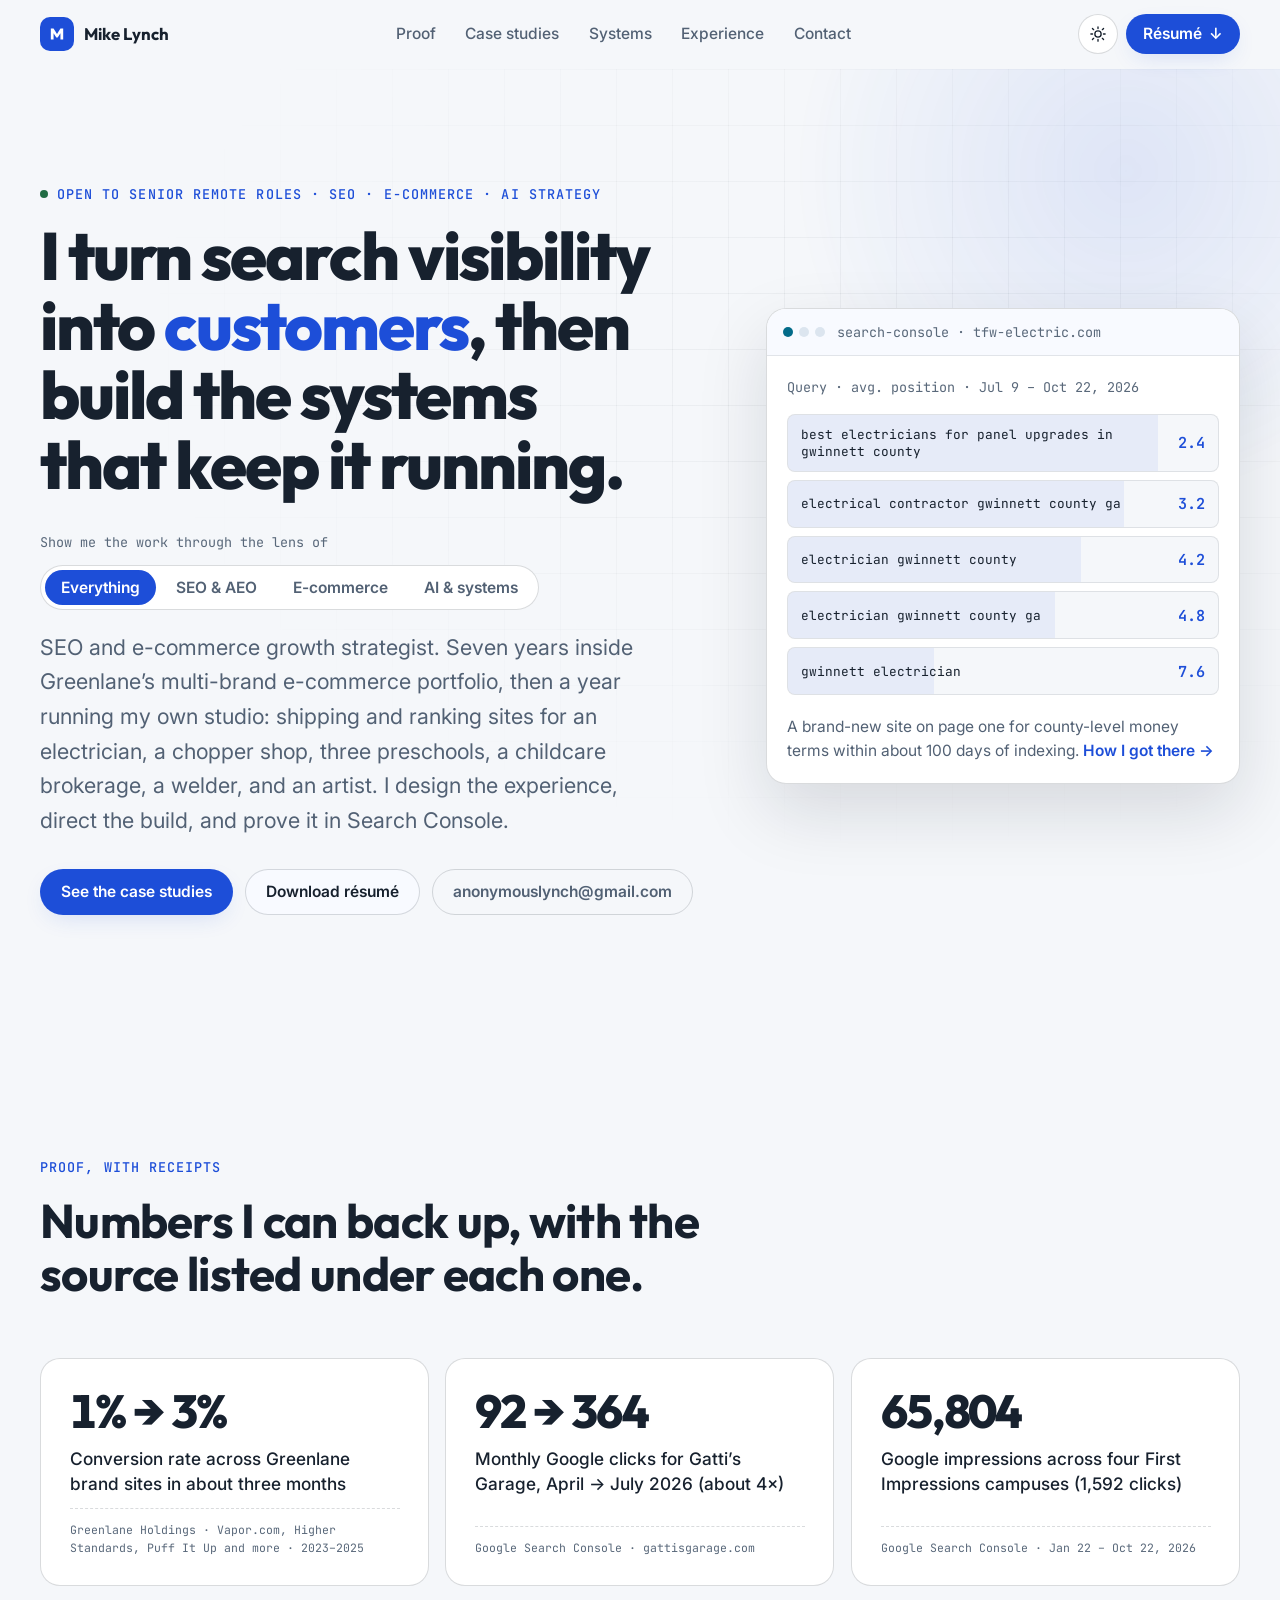
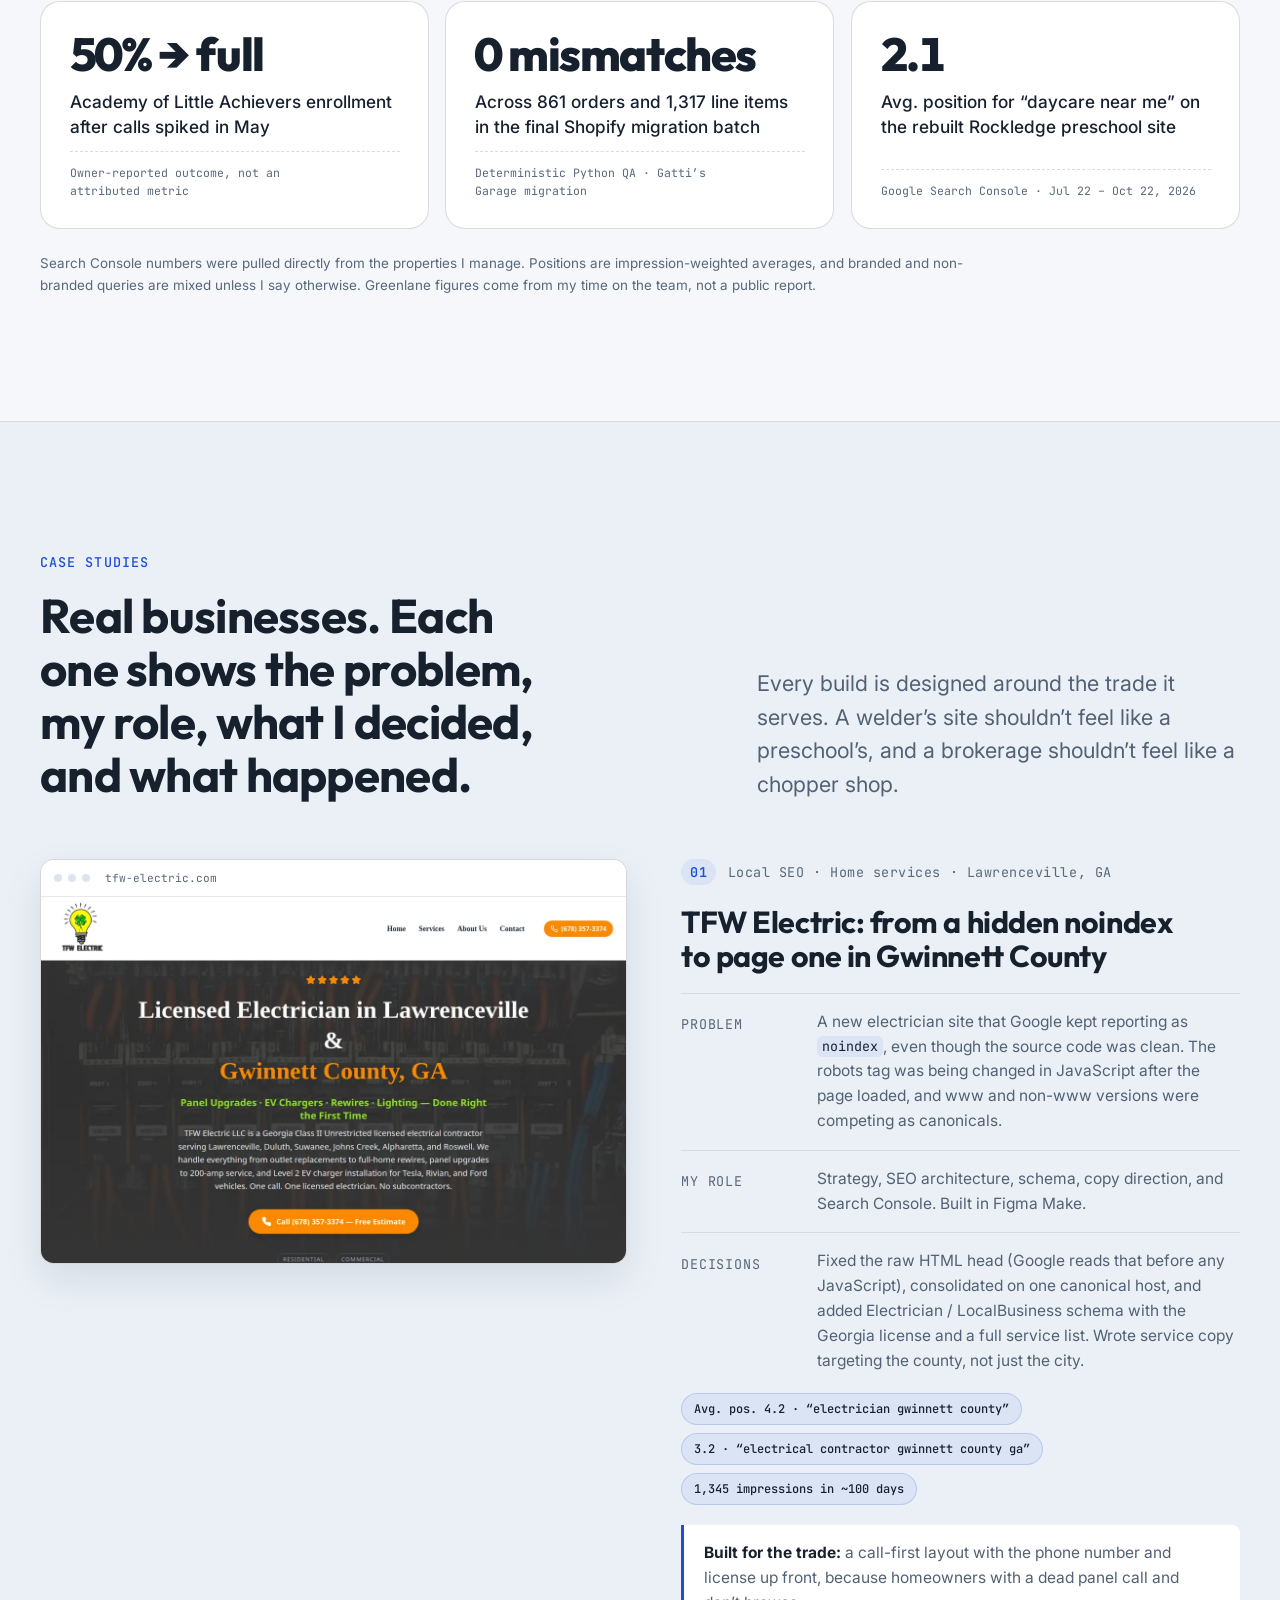
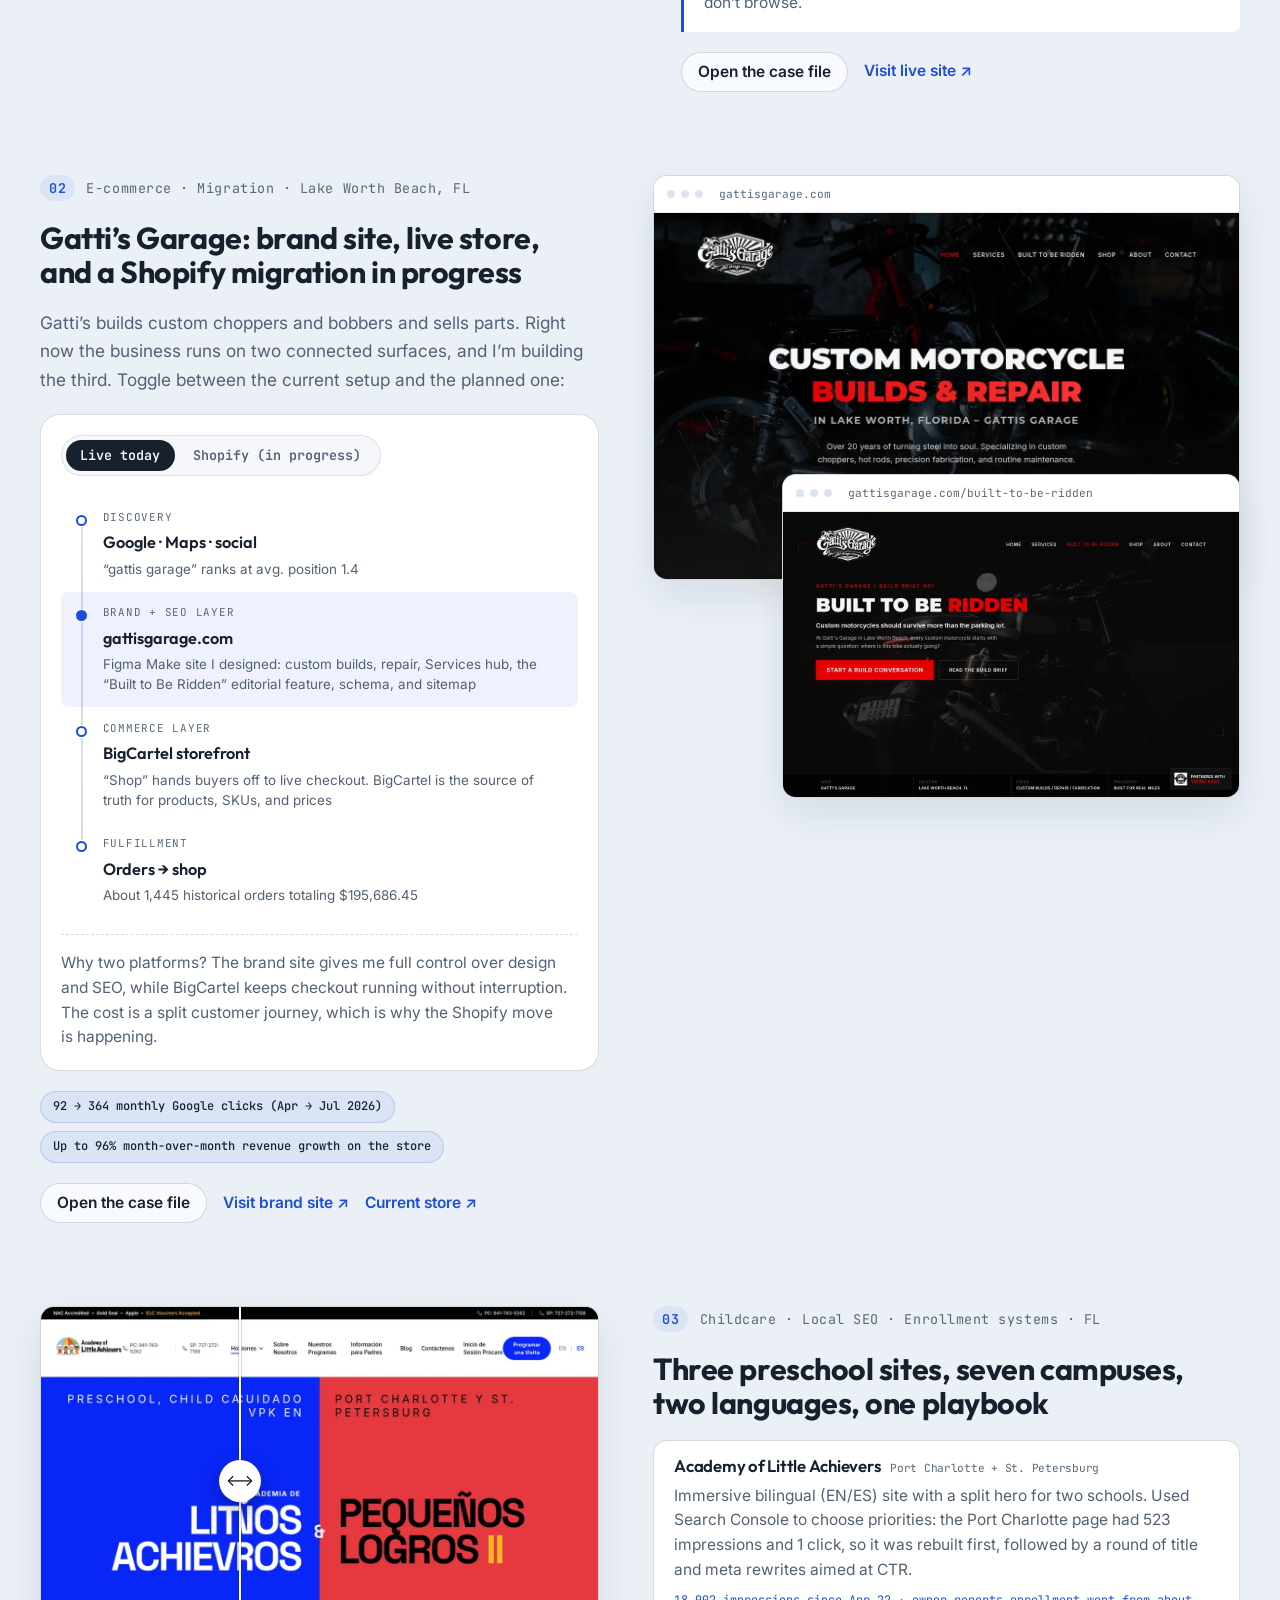
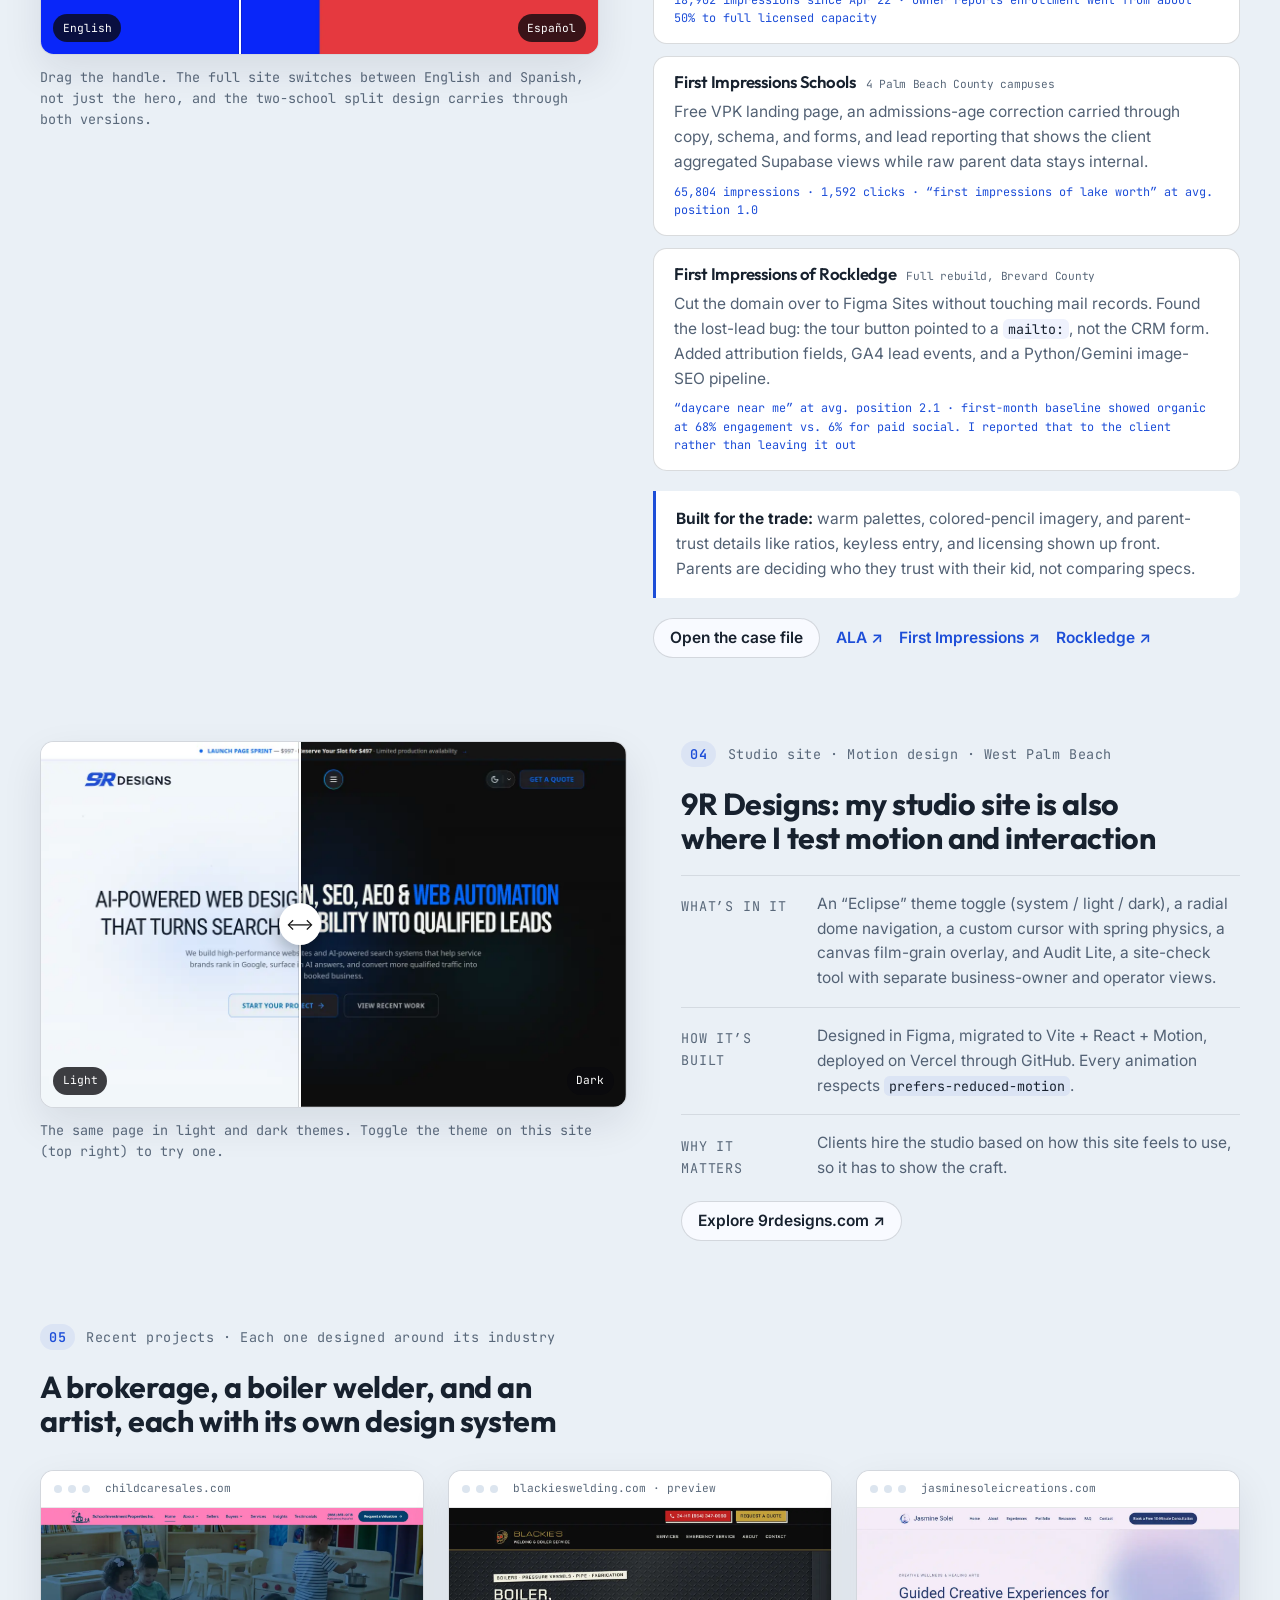
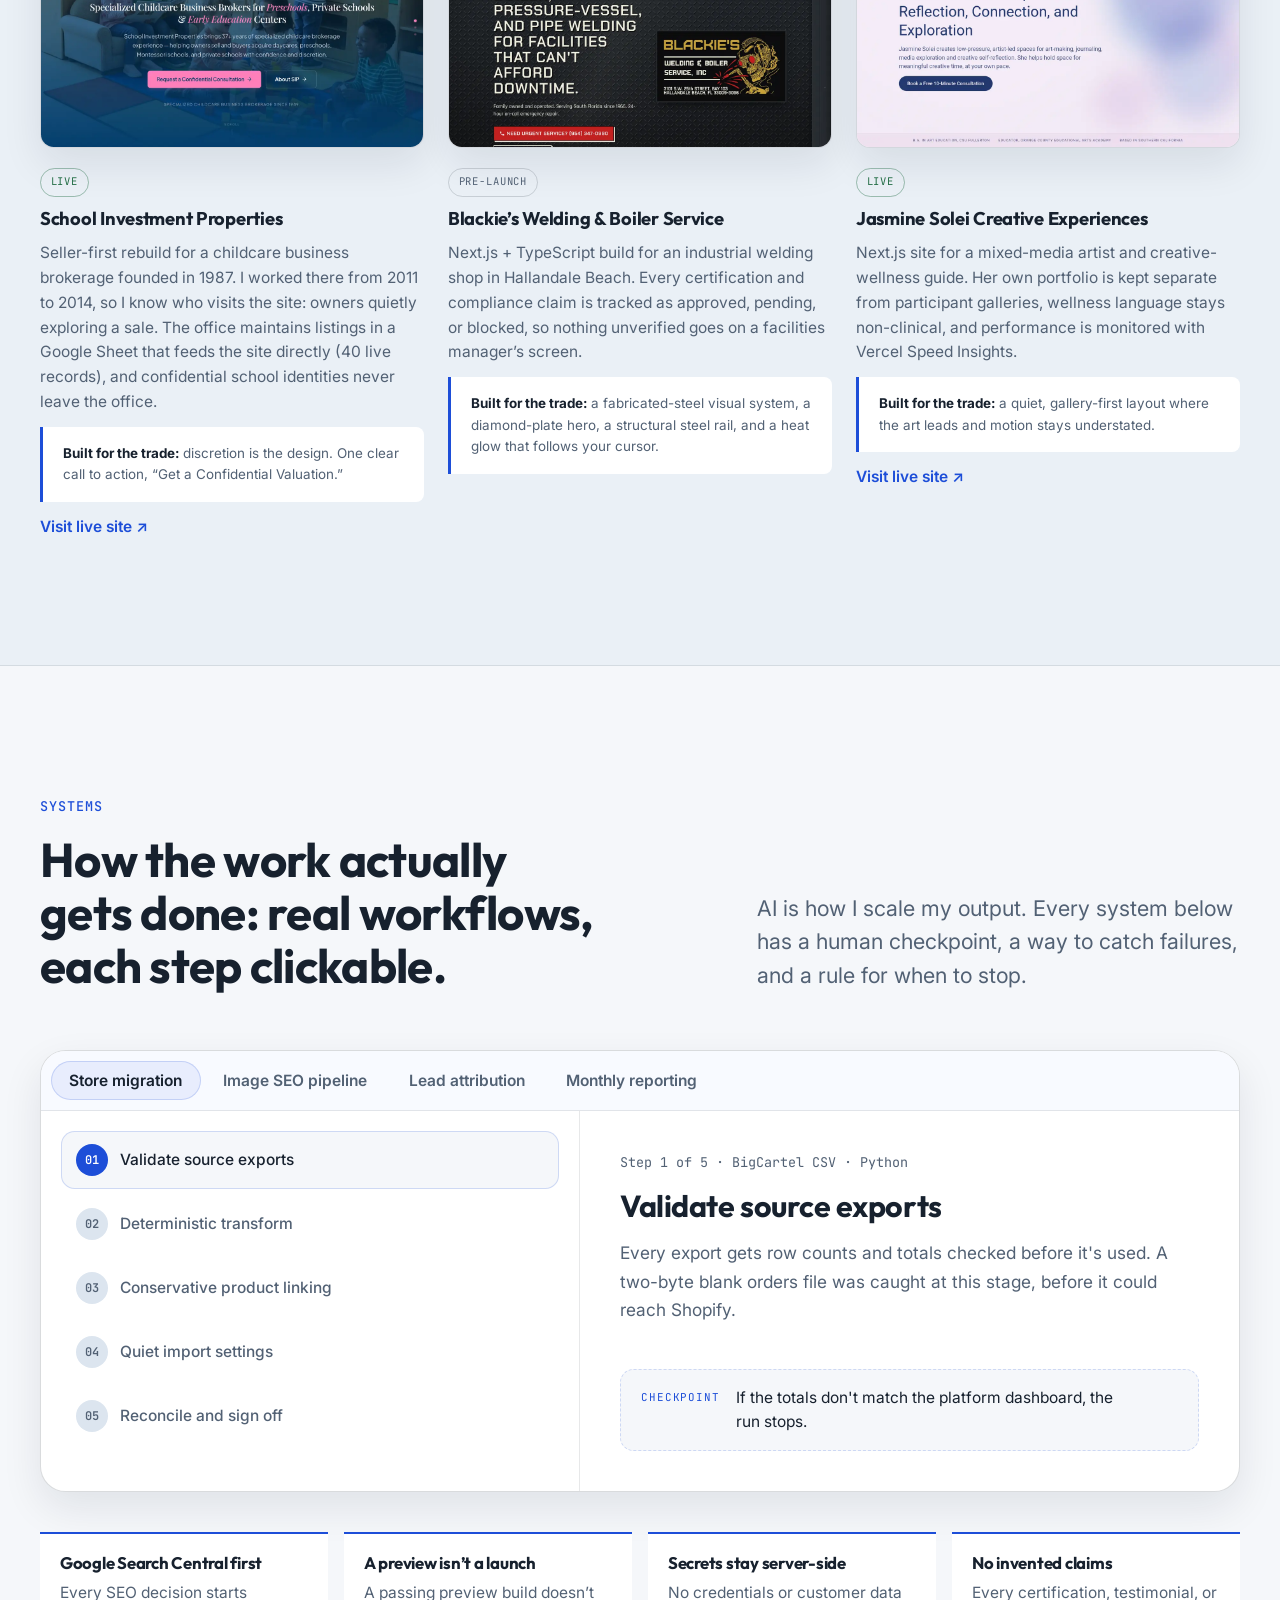
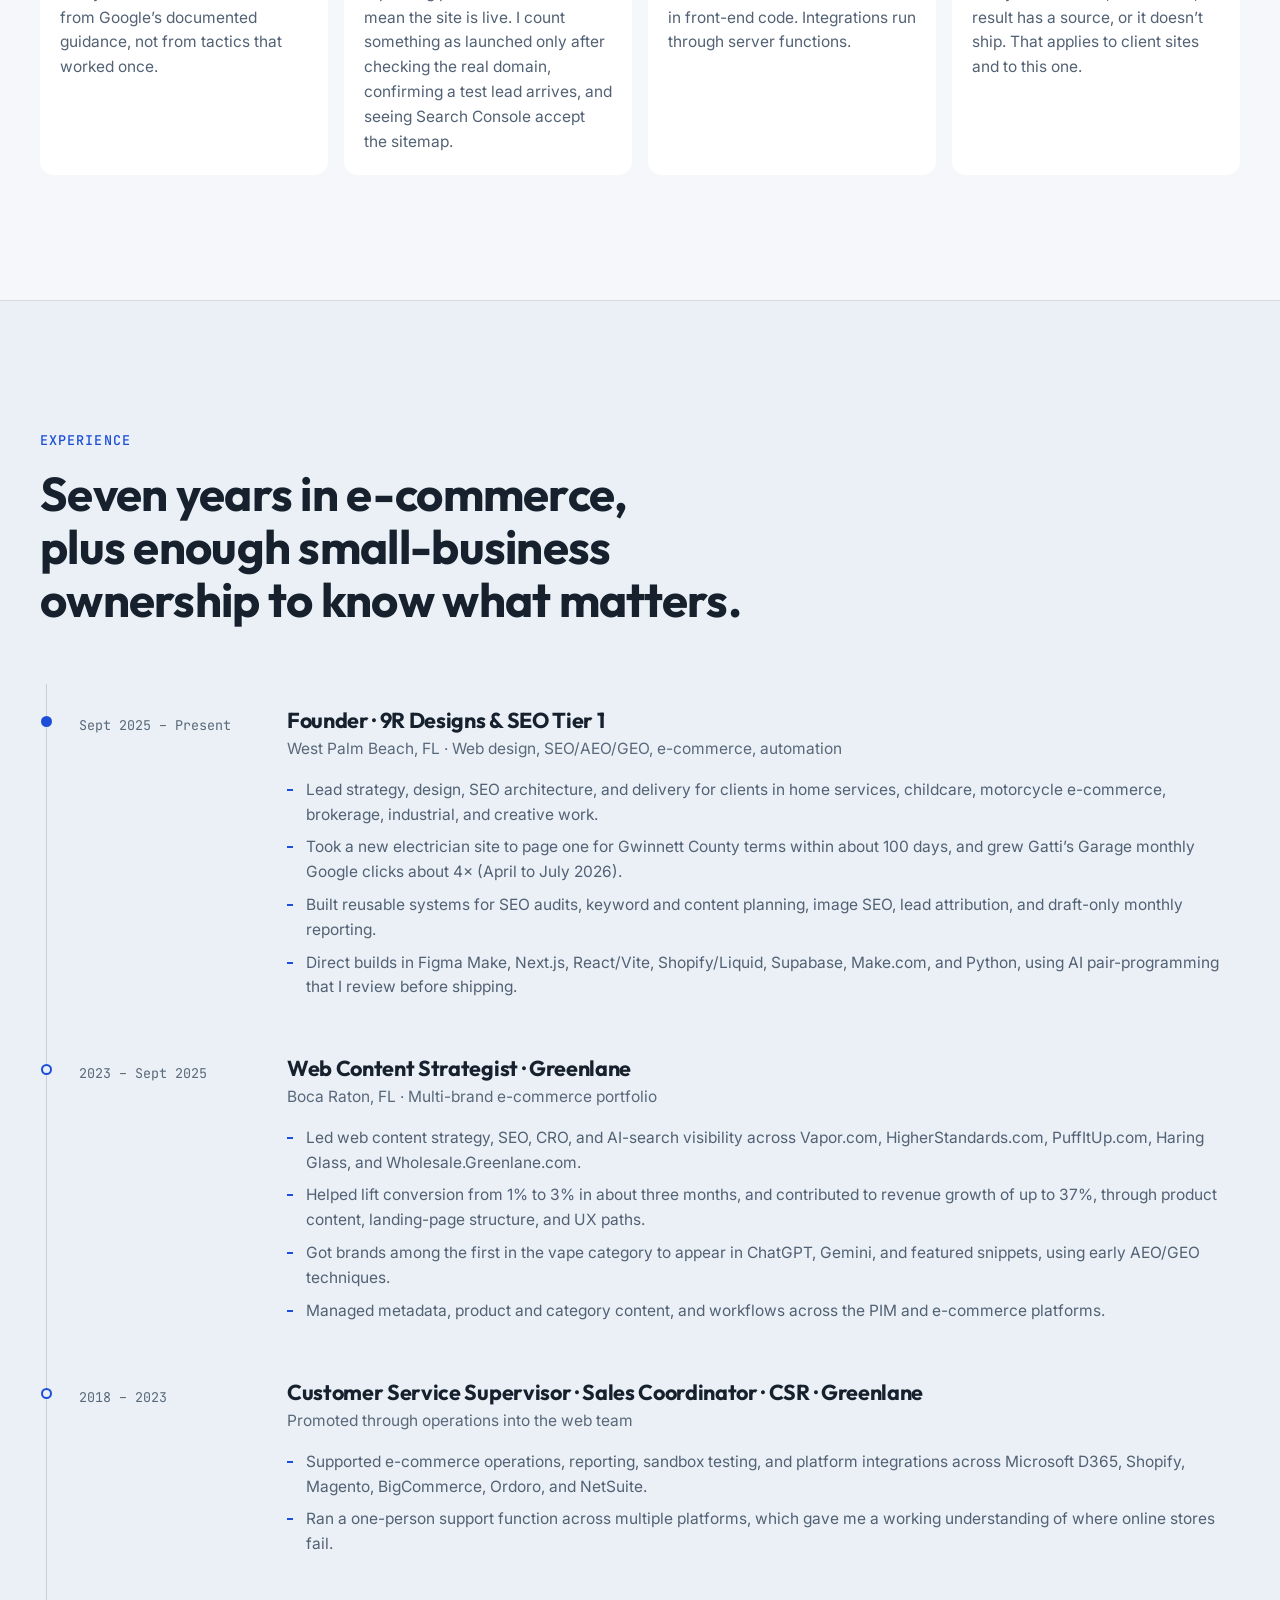
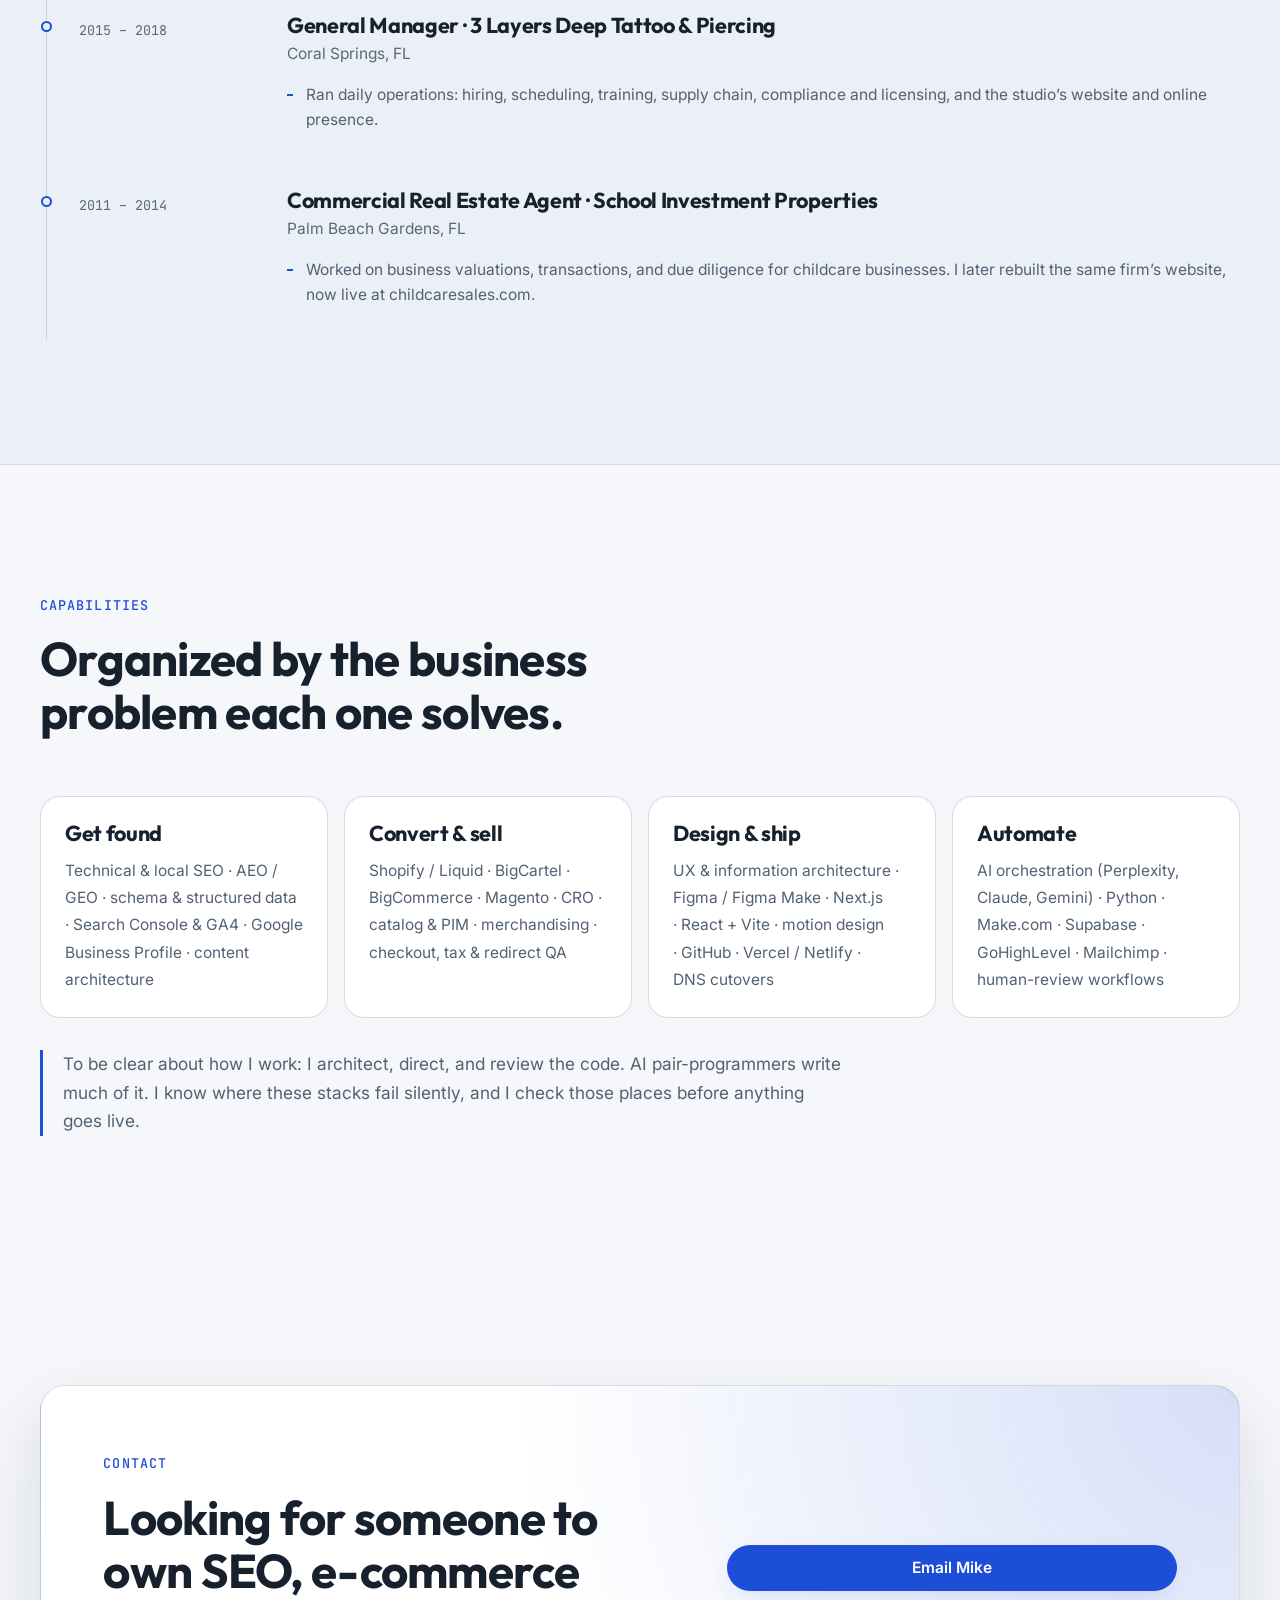
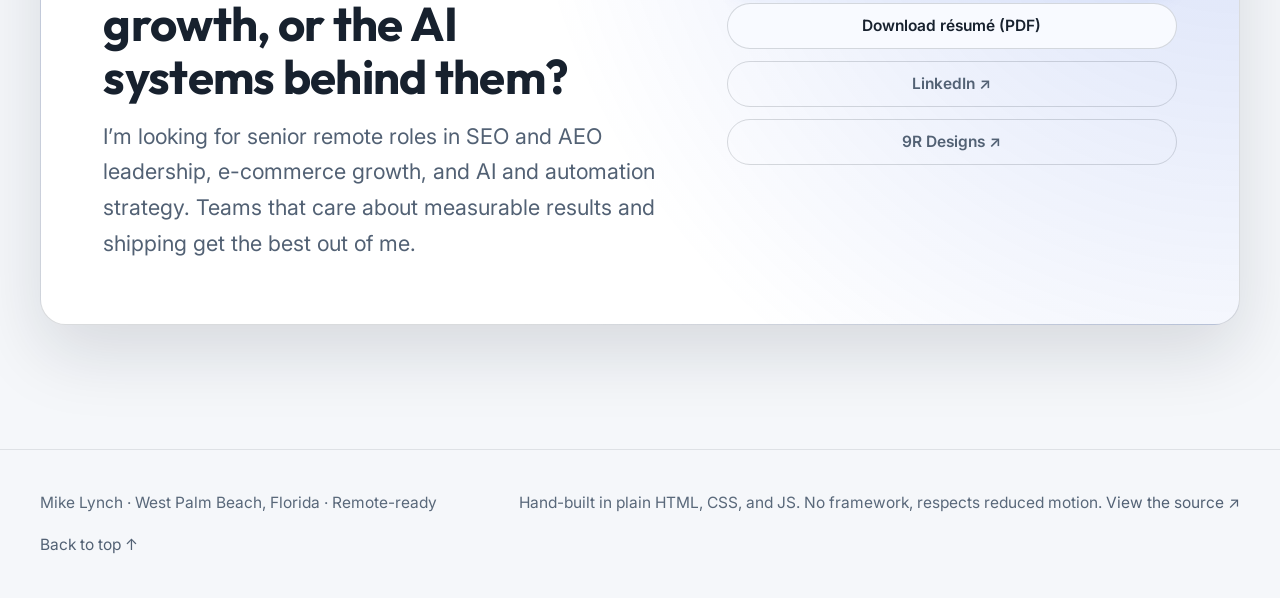
==== commit f4c942c3: "Switch childcaresales.com from pre-launch to live (6ae4a7ec93c6b6ad1318bbaa)" ====
--- a/index.html
+++ b/index.html
@@ -384,22 +384,23 @@
             </div>
           </article>
 
-          <!-- PRE-LAUNCH -->
+          <!-- RECENT PROJECTS -->
           <article class="case case-trio" id="case-next" data-order-all="5" data-order-seo="5" data-order-ecom="2" data-order-ai="5" data-motion="rise">
             <div class="case-body full">
-              <p class="case-kicker"><span class="case-num">05</span> Launching next · Each one designed around its industry</p>
+              <p class="case-kicker"><span class="case-num">05</span> Recent projects · Each one designed around its industry</p>
               <h3>A brokerage, a boiler welder, and an artist, each with its own design system</h3>
             </div>
             <div class="trio">
               <div class="trio-card">
                 <figure class="browser">
-                  <div class="browser-bar"><i></i><i></i><i></i><span>childcaresales.com · preview</span></div>
-                  <img src="assets/img/work/sip.webp" width="1200" height="750" loading="lazy" alt="School Investment Properties preview: Specialized Childcare Business Brokers for Preschools, Private Schools and Early Education Centers" />
+                  <div class="browser-bar"><i></i><i></i><i></i><span>childcaresales.com</span></div>
+                  <img src="assets/img/work/sip.webp" width="1200" height="750" loading="lazy" alt="School Investment Properties homepage: Specialized Childcare Business Brokers for Preschools, Private Schools and Early Education Centers" />
                 </figure>
-                <span class="badge">Pre-launch</span>
+                <span class="badge badge-live">Live</span>
                 <h4>School Investment Properties</h4>
                 <p>Seller-first rebuild for a childcare business brokerage founded in 1987. I worked there from 2011 to 2014, so I know who visits the site: owners quietly exploring a sale. The office maintains listings in a Google Sheet that feeds the site directly (40 live records), and confidential school identities never leave the office.</p>
                 <p class="case-touch"><strong>Built for the trade:</strong> discretion is the design. One clear call to action, “Get a Confidential Valuation.”</p>
+                <a class="text-link" href="https://childcaresales.com/" target="_blank" rel="noopener noreferrer">Visit live site ↗</a>
               </div>
               <div class="trio-card">
                 <figure class="browser">
@@ -534,7 +535,7 @@
               <h3>Commercial Real Estate Agent · School Investment Properties</h3>
               <p class="timeline-sub">Palm Beach Gardens, FL</p>
               <ul role="list">
-                <li>Worked on business valuations, transactions, and due diligence for childcare businesses. I’m now rebuilding the same firm’s website.</li>
+                <li>Worked on business valuations, transactions, and due diligence for childcare businesses. I later rebuilt the same firm’s website, now live at childcaresales.com.</li>
               </ul>
             </div>
           </article>
--- a/assets/css/styles.css
+++ b/assets/css/styles.css
@@ -1,434 +1,35 @@
-/*
-  Mike Lynch — proof-led portfolio
-  Art direction: "growth workbench" — graphite foundation, copper accent,
-  system-UI details (mono labels, console panels, flow diagrams) used sparingly.
-  Type: Outfit (display) · Inter (body) · JetBrains Mono (system labels)
-*/
-
-:root,
-[data-theme="light"] {
-  --font-display: "Outfit", "Inter", system-ui, sans-serif;
-  --font-body: "Inter", "Segoe UI", system-ui, sans-serif;
-  --font-mono: "JetBrains Mono", ui-monospace, "SFMono-Regular", Menlo, monospace;
-
-  --text-xs: clamp(0.75rem, 0.71rem + 0.18vw, 0.84rem);
-  --text-sm: clamp(0.875rem, 0.83rem + 0.22vw, 0.97rem);
-  --text-base: clamp(1rem, 0.96rem + 0.2vw, 1.08rem);
-  --text-lg: clamp(1.1rem, 1rem + 0.5vw, 1.35rem);
-  --text-xl: clamp(1.35rem, 1.1rem + 1vw, 1.9rem);
-  --text-2xl: clamp(1.8rem, 1.2rem + 2.2vw, 3rem);
-  --text-3xl: clamp(2.3rem, 1.3rem + 3.6vw, 4.4rem);
-
-  --space-1: 0.25rem; --space-2: 0.5rem; --space-3: 0.75rem; --space-4: 1rem;
-  --space-5: 1.25rem; --space-6: 1.5rem; --space-8: 2rem; --space-10: 2.5rem;
-  --space-12: 3rem; --space-16: 4rem; --space-20: 5rem; --space-24: 6rem;
-
-  --color-bg: #f4f1ec;
-  --color-bg-alt: #ece6dd;
-  --color-surface: #fbf8f3;
-  --color-surface-2: #ffffff;
-  --color-surface-offset: #e9e1d6;
-  --color-border: rgba(50, 33, 22, 0.13);
-  --color-divider: rgba(50, 33, 22, 0.08);
-  --color-text: #181311;
-  --color-text-muted: #564c44;
-  --color-text-faint: #7d7168;
-  --color-text-inverse: #f7f3ef;
-  --color-primary: #b2531f;
-  --color-primary-hover: #974415;
-  --color-primary-soft: rgba(178, 83, 31, 0.1);
-  --color-primary-strong: rgba(178, 83, 31, 0.2);
-  --color-good: #2f7d4f;
-  --grid-line: rgba(50, 33, 22, 0.06);
-
-  --radius-sm: 0.5rem; --radius-md: 0.85rem; --radius-lg: 1.25rem; --radius-xl: 1.6rem; --radius-full: 999px;
-  --shadow-sm: 0 6px 18px rgba(17, 10, 5, 0.06);
-  --shadow-md: 0 16px 40px rgba(17, 10, 5, 0.1);
-  --shadow-lg: 0 28px 70px rgba(17, 10, 5, 0.14);
-
-  --container: 1200px;
-  --ease: cubic-bezier(0.16, 1, 0.3, 1);
-  --t-fast: 180ms var(--ease);
-  --t-slow: 600ms var(--ease);
-  color-scheme: light;
-}
-
-[data-theme="dark"] {
-  --color-bg: #0b0b0f;
-  --color-bg-alt: #101016;
-  --color-surface: #14141b;
-  --color-surface-2: #1a1a23;
-  --color-surface-offset: #22222d;
-  --color-border: rgba(255, 255, 255, 0.1);
-  --color-divider: rgba(255, 255, 255, 0.06);
-  --color-text: #f5f2ee;
-  --color-text-muted: #b8b0a8;
-  --color-text-faint: #8a8178;
-  --color-text-inverse: #140f0b;
-  --color-primary: #e5773a;
-  --color-primary-hover: #f48a4e;
-  --color-primary-soft: rgba(229, 119, 58, 0.12);
-  --color-primary-strong: rgba(229, 119, 58, 0.24);
-  --color-good: #5cc489;
-  --grid-line: rgba(255, 255, 255, 0.045);
-  --shadow-sm: 0 10px 30px rgba(0, 0, 0, 0.25);
-  --shadow-md: 0 18px 48px rgba(0, 0, 0, 0.35);
-  --shadow-lg: 0 30px 80px rgba(0, 0, 0, 0.5);
-  color-scheme: dark;
-}
-
-*, *::before, *::after { box-sizing: border-box; }
-html { scroll-behavior: smooth; scroll-padding-top: 84px; -webkit-text-size-adjust: 100%; text-size-adjust: 100%; }
-body {
-  margin: 0;
-  font-family: var(--font-body);
-  font-size: var(--text-base);
-  line-height: 1.65;
-  color: var(--color-text);
-  background: var(--color-bg);
-  -webkit-font-smoothing: antialiased;
-  text-rendering: optimizeLegibility;
-  overflow-x: hidden;
-}
-img { display: block; max-width: 100%; height: auto; }
-a { color: inherit; }
-h1, h2, h3, h4 { font-family: var(--font-display); line-height: 1.12; margin: 0; letter-spacing: -0.015em; text-wrap: balance; }
-p { margin: 0; text-wrap: pretty; }
-code { font-family: var(--font-mono); font-size: 0.86em; padding: 0.08em 0.38em; border-radius: 0.35rem; background: var(--color-primary-soft); color: var(--color-text); }
-ul, ol { margin: 0; padding: 0; }
-::selection { background: var(--color-primary); color: #fff; }
-
-:focus-visible { outline: 2px solid var(--color-primary); outline-offset: 3px; border-radius: 6px; }
-
-.skip-link { position: absolute; left: 1rem; top: -100px; z-index: 100; padding: 0.7rem 1rem; background: var(--color-primary); color: #fff; border-radius: var(--radius-sm); text-decoration: none; }
-.skip-link:focus { top: 1rem; }
-
-.container { width: min(100% - 2.5rem, var(--container)); margin-inline: auto; }
-
-/* Scroll progress */
-.scroll-progress { position: fixed; inset: 0 0 auto 0; height: 2px; z-index: 60; pointer-events: none; }
-.scroll-progress span { display: block; height: 100%; width: 100%; background: var(--color-primary); transform-origin: 0 50%; transform: scaleX(var(--progress, 0)); }
-
-/* ---------- Header ---------- */
-.site-header { position: sticky; top: 0; z-index: 50; transition: background var(--t-fast), border-color var(--t-fast), backdrop-filter var(--t-fast); border-bottom: 1px solid transparent; }
-.site-header.is-scrolled { background: color-mix(in srgb, var(--color-bg) 82%, transparent); backdrop-filter: blur(14px) saturate(140%); -webkit-backdrop-filter: blur(14px) saturate(140%); border-bottom-color: var(--color-divider); }
-.header-inner { display: flex; align-items: center; justify-content: space-between; gap: var(--space-4); min-height: 68px; }
-.brand { display: inline-flex; align-items: center; gap: 0.6rem; text-decoration: none; font-family: var(--font-display); font-weight: 700; font-size: 1.05rem; }
-.brand-mark { width: 34px; height: 34px; display: grid; place-items: center; border-radius: 10px; background: var(--color-primary); color: #fff; }
-.brand-mark svg { width: 22px; height: 22px; }
-.site-nav { display: flex; gap: var(--space-1); }
-.site-nav a { text-decoration: none; font-size: var(--text-sm); font-weight: 500; color: var(--color-text-muted); padding: 0.45rem 0.8rem; border-radius: var(--radius-full); transition: color var(--t-fast), background var(--t-fast); }
-.site-nav a:hover { color: var(--color-text); background: var(--color-primary-soft); }
-.site-nav a.is-active { color: var(--color-text); background: var(--color-primary-soft); }
-.header-actions { display: flex; align-items: center; gap: var(--space-2); }
-
-.theme-toggle { width: 40px; height: 40px; border-radius: var(--radius-full); border: 1px solid var(--color-border); background: var(--color-surface); color: var(--color-text); display: grid; place-items: center; cursor: pointer; position: relative; overflow: hidden; transition: border-color var(--t-fast), transform var(--t-fast); }
-.theme-toggle:hover { border-color: var(--color-primary); }
-.theme-toggle:active { transform: scale(0.94); }
-.theme-toggle svg { width: 18px; height: 18px; fill: none; stroke: currentColor; stroke-width: 1.8; stroke-linecap: round; position: absolute; transition: transform 500ms var(--ease), opacity 300ms var(--ease); }
-.theme-toggle .icon-moon { fill: currentColor; stroke: none; }
-[data-theme="dark"] .theme-toggle .icon-sun { transform: rotate(-90deg) scale(0.4); opacity: 0; }
-[data-theme="light"] .theme-toggle .icon-moon { transform: rotate(90deg) scale(0.4); opacity: 0; }
-
-/* View transition circle reveal for theme swap */
-::view-transition-old(root), ::view-transition-new(root) { animation: none; mix-blend-mode: normal; }
-
-/* ---------- Buttons ---------- */
-.button { --b-bg: transparent; display: inline-flex; align-items: center; justify-content: center; gap: 0.45rem; min-height: 46px; padding: 0.7rem 1.25rem; border-radius: var(--radius-full); font: 600 var(--text-sm)/1 var(--font-body); text-decoration: none; border: 1px solid transparent; cursor: pointer; transition: background var(--t-fast), color var(--t-fast), border-color var(--t-fast), transform var(--t-fast), box-shadow var(--t-fast); white-space: nowrap; }
-.button:active { transform: translateY(1px) scale(0.98); }
-.button-primary { background: var(--color-primary); color: #fff; box-shadow: 0 8px 24px -8px var(--color-primary-strong); }
-.button-primary:hover { background: var(--color-primary-hover); box-shadow: 0 12px 30px -8px var(--color-primary-strong); transform: translateY(-1px); }
-.button-secondary { background: var(--color-surface-2); color: var(--color-text); border-color: var(--color-border); }
-.button-secondary:hover { border-color: var(--color-primary); transform: translateY(-1px); }
-.button-ghost { color: var(--color-text-muted); border-color: var(--color-border); }
-.button-ghost:hover { color: var(--color-text); border-color: var(--color-text-faint); }
-.button-sm { min-height: 40px; padding: 0.55rem 1rem; }
-.text-link { font-size: var(--text-sm); font-weight: 600; color: var(--color-primary); text-decoration: none; border-bottom: 1px solid transparent; transition: border-color var(--t-fast); }
-.text-link:hover { border-bottom-color: currentColor; }
-
-/* ---------- Shared section ---------- */
-.section { padding-block: clamp(4.5rem, 3rem + 6vw, 8rem); position: relative; }
-.section-alt { background: var(--color-bg-alt); border-block: 1px solid var(--color-divider); }
-.eyebrow { font-family: var(--font-mono); font-size: var(--text-xs); font-weight: 500; letter-spacing: 0.08em; text-transform: uppercase; color: var(--color-primary); display: inline-flex; align-items: center; gap: 0.55rem; margin-bottom: var(--space-4); }
-.section-heading { max-width: 48rem; margin-bottom: clamp(2.5rem, 2rem + 2vw, 4rem); }
-.section-heading h2 { font-size: var(--text-2xl); font-weight: 700; }
-.section-heading.split { max-width: none; display: grid; grid-template-columns: minmax(0, 1.4fr) minmax(0, 1fr); gap: var(--space-10); align-items: end; }
-.section-heading.split h2 { max-width: 40rem; }
-.section-intro { color: var(--color-text-muted); font-size: var(--text-lg); line-height: 1.55; }
-.fine-print { font-size: var(--text-xs); color: var(--color-text-faint); margin-top: var(--space-6); max-width: 60rem; line-height: 1.6; }
-.accent-text { color: var(--color-primary); }
-
-/* ---------- Hero ---------- */
-.hero { position: relative; padding-block: clamp(3.5rem, 2rem + 6vw, 7rem) clamp(4rem, 3rem + 5vw, 7rem); overflow: hidden; }
-.hero-grid-bg { position: absolute; inset: 0; pointer-events: none; background-image: linear-gradient(var(--grid-line) 1px, transparent 1px), linear-gradient(90deg, var(--grid-line) 1px, transparent 1px); background-size: 56px 56px; mask-image: radial-gradient(ellipse 80% 70% at 70% 30%, #000 20%, transparent 75%); -webkit-mask-image: radial-gradient(ellipse 80% 70% at 70% 30%, #000 20%, transparent 75%); }
-.hero::after { content: ""; position: absolute; width: 60vw; height: 60vw; max-width: 820px; max-height: 820px; right: -18vw; top: -22vw; background: radial-gradient(circle, var(--color-primary-strong), transparent 62%); filter: blur(10px); pointer-events: none; opacity: 0.75; }
-.hero-layout { position: relative; z-index: 1; display: grid; grid-template-columns: minmax(0, 1.25fr) minmax(0, 0.9fr); gap: clamp(2rem, 1rem + 4vw, 4.5rem); align-items: center; }
-.hero h1 { font-size: var(--text-3xl); font-weight: 800; letter-spacing: -0.03em; line-height: 1.04; margin-bottom: var(--space-8); }
-.status-dot { width: 8px; height: 8px; border-radius: 50%; background: var(--color-good); box-shadow: 0 0 0 0 var(--color-good); animation: pulse 2.4s infinite; }
-@keyframes pulse { 0% { box-shadow: 0 0 0 0 color-mix(in srgb, var(--color-good) 60%, transparent); } 70% { box-shadow: 0 0 0 9px transparent; } 100% { box-shadow: 0 0 0 0 transparent; } }
-
-.lens { margin-bottom: var(--space-8); }
-.lens-label { font-family: var(--font-mono); font-size: var(--text-xs); color: var(--color-text-faint); margin-bottom: var(--space-3); }
-.lens-switch { display: inline-flex; flex-wrap: wrap; gap: 4px; padding: 4px; border-radius: var(--radius-full); background: var(--color-surface); border: 1px solid var(--color-border); margin-bottom: var(--space-5); }
-.lens-switch button { font: 600 var(--text-sm)/1 var(--font-body); padding: 0.6rem 1rem; border-radius: var(--radius-full); border: 0; background: transparent; color: var(--color-text-muted); cursor: pointer; transition: background var(--t-fast), color var(--t-fast); }
-.lens-switch button:hover { color: var(--color-text); }
-.lens-switch button[aria-checked="true"] { background: var(--color-primary); color: #fff; }
-.lens-copy p { font-size: var(--text-lg); color: var(--color-text-muted); line-height: 1.6; max-width: 40rem; animation: lensIn 420ms var(--ease); }
-@keyframes lensIn { from { opacity: 0; transform: translateY(6px); } to { opacity: 1; transform: none; } }
-.hero-cta { display: flex; flex-wrap: wrap; gap: var(--space-3); }
-
-.hero-console { background: var(--color-surface); border: 1px solid var(--color-border); border-radius: var(--radius-lg); box-shadow: var(--shadow-lg); overflow: hidden; font-family: var(--font-mono); }
-.console-bar { display: flex; align-items: center; gap: 0.75rem; padding: 0.75rem 1rem; border-bottom: 1px solid var(--color-divider); background: var(--color-surface-2); }
-.console-dots { display: inline-flex; gap: 6px; }
-.console-dots i { width: 10px; height: 10px; border-radius: 50%; background: var(--color-surface-offset); }
-.console-dots i:first-child { background: var(--color-primary); }
-.console-title { font-size: var(--text-xs); color: var(--color-text-faint); overflow: hidden; text-overflow: ellipsis; white-space: nowrap; }
-.console-body { padding: 1.25rem; }
-.console-meta { font-size: var(--text-xs); color: var(--color-text-faint); margin-bottom: var(--space-4); }
-.rank-list { list-style: none; display: grid; gap: 0.5rem; }
-.rank-list li { display: grid; grid-template-columns: 1fr auto; align-items: center; gap: 0.9rem; padding: 0.65rem 0.8rem; border-radius: var(--radius-sm); background: var(--color-bg); border: 1px solid var(--color-divider); position: relative; overflow: hidden; }
-.rank-list li::before { content: ""; position: absolute; inset: 0 auto 0 0; width: var(--bar, 0%); background: var(--color-primary-soft); transition: width 1100ms var(--ease); }
-.rank-list .q { position: relative; font-size: 0.8rem; color: var(--color-text); line-height: 1.35; }
-.rank-list .pos { position: relative; font-weight: 600; font-size: 0.95rem; color: var(--color-primary); min-width: 2.6ch; text-align: right; }
-.console-foot { font-family: var(--font-body); font-size: var(--text-sm); color: var(--color-text-muted); margin-top: var(--space-5); line-height: 1.55; }
-.console-foot a { color: var(--color-primary); font-weight: 600; text-decoration: none; white-space: nowrap; }
-
-/* ---------- Proof ---------- */
-.proof-grid { display: grid; grid-template-columns: repeat(3, minmax(0, 1fr)); gap: var(--space-4); }
-.proof-card { padding: clamp(1.4rem, 1rem + 1vw, 2rem); background: var(--color-surface); border: 1px solid var(--color-border); border-radius: var(--radius-lg); display: flex; flex-direction: column; gap: var(--space-3); transition: border-color var(--t-fast), transform var(--t-fast), opacity var(--t-fast); }
-.proof-card:hover { border-color: var(--color-primary-strong); }
-.proof-num { font-family: var(--font-display); font-weight: 800; font-size: clamp(2rem, 1.4rem + 2vw, 2.9rem); letter-spacing: -0.03em; line-height: 1; color: var(--color-text); font-variant-numeric: tabular-nums; }
-.proof-label { font-size: var(--text-base); color: var(--color-text); line-height: 1.45; font-weight: 500; }
-.proof-src { margin-top: auto; padding-top: var(--space-3); border-top: 1px dashed var(--color-border); font-family: var(--font-mono); font-size: 0.72rem; color: var(--color-text-faint); line-height: 1.5; }
-
-/* Lens dimming */
-body:not([data-lens="all"]) [data-lens-tags] { opacity: 0.38; }
-body[data-lens="seo"] [data-lens-tags~="seo"],
-body[data-lens="ecom"] [data-lens-tags~="ecom"],
-body[data-lens="ai"] [data-lens-tags~="ai"] { opacity: 1; border-color: var(--color-primary-strong); }
-
-/* ---------- Case studies ---------- */
-.cases { display: flex; flex-direction: column; gap: clamp(3rem, 2rem + 4vw, 6rem); }
-.case { display: grid; grid-template-columns: minmax(0, 1.05fr) minmax(0, 1fr); gap: clamp(1.75rem, 1rem + 3vw, 4rem); align-items: start; transition: order 0s; }
-.case-wide { grid-template-columns: minmax(0, 1fr) minmax(0, 1.05fr); }
-.case-trio { display: block; }
-.case-body { display: flex; flex-direction: column; gap: var(--space-5); min-width: 0; }
-.case-body.full { margin-bottom: var(--space-8); max-width: 50rem; }
-.case-kicker { font-family: var(--font-mono); font-size: var(--text-xs); color: var(--color-text-faint); letter-spacing: 0.04em; display: flex; align-items: center; gap: 0.7rem; flex-wrap: wrap; }
-.case-num { display: inline-grid; place-items: center; min-width: 2.2rem; height: 1.6rem; padding-inline: 0.4rem; border-radius: var(--radius-full); background: var(--color-primary-soft); color: var(--color-primary); font-weight: 600; }
-.case h3 { font-size: var(--text-xl); font-weight: 700; }
-.case-lede { color: var(--color-text-muted); }
-.case-facts { display: grid; gap: var(--space-4); margin: 0; }
-.case-facts div { display: grid; grid-template-columns: 7.5rem 1fr; gap: var(--space-4); padding-top: var(--space-4); border-top: 1px solid var(--color-divider); }
-.case-facts dt { font-family: var(--font-mono); font-size: var(--text-xs); text-transform: uppercase; letter-spacing: 0.06em; color: var(--color-text-faint); padding-top: 0.2rem; }
-.case-facts dd { margin: 0; color: var(--color-text-muted); font-size: var(--text-sm); line-height: 1.6; }
-.case-result { display: flex; flex-wrap: wrap; gap: var(--space-2); }
-.result-chip { font-family: var(--font-mono); font-size: 0.75rem; font-weight: 500; padding: 0.45rem 0.75rem; border-radius: var(--radius-full); background: var(--color-primary-soft); color: var(--color-text); border: 1px solid var(--color-primary-strong); line-height: 1.3; }
-.case-touch { font-size: var(--text-sm); color: var(--color-text-muted); padding: var(--space-4) var(--space-5); border-left: 3px solid var(--color-primary); background: var(--color-surface); border-radius: 0 var(--radius-sm) var(--radius-sm) 0; line-height: 1.6; }
-.case-touch strong { color: var(--color-text); }
-.case-actions { display: flex; flex-wrap: wrap; align-items: center; gap: var(--space-4); }
-
-.browser { margin: 0; border-radius: var(--radius-md); overflow: hidden; border: 1px solid var(--color-border); background: var(--color-surface-2); box-shadow: var(--shadow-md); transition: transform var(--t-slow), box-shadow var(--t-slow); }
-.case:hover .browser { box-shadow: var(--shadow-lg); }
-.browser-bar { display: flex; align-items: center; gap: 6px; padding: 0.55rem 0.8rem; border-bottom: 1px solid var(--color-divider); background: var(--color-surface); }
-.browser-bar i { width: 8px; height: 8px; border-radius: 50%; background: var(--color-surface-offset); }
-.browser-bar span { margin-left: 0.6rem; font-family: var(--font-mono); font-size: 0.7rem; color: var(--color-text-faint); white-space: nowrap; overflow: hidden; text-overflow: ellipsis; }
-.browser img { aspect-ratio: 16 / 10; object-fit: cover; object-position: top; width: 100%; }
-.case-media { position: sticky; top: 96px; min-width: 0; }
-.case-media.stack { display: grid; }
-.case-media.stack .browser-offset { width: 78%; justify-self: end; margin-top: -18%; position: relative; z-index: 1; }
-.media-caption { font-size: var(--text-xs); color: var(--color-text-faint); margin-top: var(--space-3); font-family: var(--font-mono); line-height: 1.55; }
-
-/* Architecture */
-.arch { border: 1px solid var(--color-border); border-radius: var(--radius-lg); background: var(--color-surface); padding: var(--space-5); }
-.arch-toggle { display: inline-flex; gap: 4px; padding: 4px; border-radius: var(--radius-full); background: var(--color-bg); border: 1px solid var(--color-divider); margin-bottom: var(--space-5); flex-wrap: wrap; }
-.arch-toggle button { font: 600 var(--text-xs)/1 var(--font-mono); padding: 0.55rem 0.9rem; border-radius: var(--radius-full); border: 0; background: transparent; color: var(--color-text-muted); cursor: pointer; }
-.arch-toggle button[aria-selected="true"] { background: var(--color-text); color: var(--color-bg); }
-.flow { list-style: none; display: grid; gap: 0; counter-reset: flow; }
-.flow-node { position: relative; display: grid; grid-template-columns: 1fr; gap: 0.15rem; padding: 0.8rem 1rem 0.8rem 2.6rem; border-radius: var(--radius-sm); animation: lensIn 450ms var(--ease) both; }
-.flow-node:nth-child(2) { animation-delay: 70ms; } .flow-node:nth-child(3) { animation-delay: 140ms; } .flow-node:nth-child(4) { animation-delay: 210ms; }
-.flow-node::before { content: ""; position: absolute; left: 0.95rem; top: 1.15rem; width: 11px; height: 11px; border-radius: 50%; border: 2px solid var(--color-primary); background: var(--color-surface); z-index: 1; }
-.flow-node:not(:last-child)::after { content: ""; position: absolute; left: calc(0.95rem + 4.5px); top: 1.9rem; bottom: -1.1rem; width: 2px; background: linear-gradient(var(--color-primary-strong), var(--color-border)); }
-.flow-node.node-accent { background: var(--color-primary-soft); }
-.flow-node.node-accent::before { background: var(--color-primary); }
-.node-tag { font-family: var(--font-mono); font-size: 0.68rem; text-transform: uppercase; letter-spacing: 0.07em; color: var(--color-text-faint); }
-.flow-node strong { font-family: var(--font-display); font-size: 1.02rem; font-weight: 600; }
-.flow-node small { font-size: var(--text-xs); color: var(--color-text-muted); line-height: 1.5; }
-.arch-note { margin-top: var(--space-4); font-size: var(--text-sm); color: var(--color-text-muted); padding-top: var(--space-4); border-top: 1px dashed var(--color-border); line-height: 1.6; }
-.arch-note strong { color: var(--color-text); }
-
-/* Compare slider */
-.compare { position: relative; border-radius: var(--radius-md); overflow: hidden; border: 1px solid var(--color-border); box-shadow: var(--shadow-md); aspect-ratio: 16 / 10; background: var(--color-surface-2); touch-action: pan-y; }
-.compare img { position: absolute; inset: 0; width: 100%; height: 100%; object-fit: cover; object-position: top; }
-.compare-b { clip-path: inset(0 0 0 var(--pos)); }
-.compare-range { position: absolute; inset: 0; width: 100%; height: 100%; margin: 0; opacity: 0; cursor: ew-resize; z-index: 3; }
-.compare-handle { position: absolute; top: 0; bottom: 0; left: var(--pos); width: 2px; background: #fff; transform: translateX(-1px); z-index: 2; pointer-events: none; box-shadow: 0 0 0 1px rgba(0,0,0,0.15); }
-.compare-handle::after { content: "⟷"; position: absolute; top: 50%; left: 50%; transform: translate(-50%, -50%); width: 42px; height: 42px; border-radius: 50%; background: #fff; color: #111; display: grid; place-items: center; font-size: 1rem; box-shadow: 0 6px 20px rgba(0,0,0,0.3); }
-.compare-range:focus-visible ~ .compare-handle::after { outline: 3px solid var(--color-primary); outline-offset: 2px; }
-.compare-label { position: absolute; bottom: 0.75rem; z-index: 2; font-family: var(--font-mono); font-size: 0.7rem; padding: 0.3rem 0.6rem; border-radius: var(--radius-full); background: rgba(10,10,14,0.78); color: #fff; pointer-events: none; }
-.compare-label.left { left: 0.75rem; } .compare-label.right { right: 0.75rem; }
-
-/* Mini cases */
-.mini-cases { list-style: none; display: grid; gap: var(--space-3); }
-.mini-cases li { padding: var(--space-4) var(--space-5); border: 1px solid var(--color-border); border-radius: var(--radius-md); background: var(--color-surface); display: grid; gap: var(--space-2); }
-.mini-cases h4 { font-size: 1.05rem; font-weight: 600; display: flex; flex-wrap: wrap; gap: 0.25rem 0.6rem; align-items: baseline; }
-.mini-cases h4 span { font-family: var(--font-mono); font-size: 0.7rem; color: var(--color-text-faint); font-weight: 400; }
-.mini-cases p { font-size: var(--text-sm); color: var(--color-text-muted); line-height: 1.6; }
-.mini-cases .mini-result { font-family: var(--font-mono); font-size: 0.74rem; color: var(--color-primary); line-height: 1.55; }
-
-/* Trio */
-.trio { display: grid; grid-template-columns: repeat(3, minmax(0, 1fr)); gap: var(--space-6); }
-.trio-card { display: flex; flex-direction: column; gap: var(--space-3); position: relative; }
-.trio-card .browser { margin-bottom: var(--space-2); }
-.trio-card h4 { font-size: 1.15rem; font-weight: 700; }
-.trio-card > p { font-size: var(--text-sm); color: var(--color-text-muted); line-height: 1.6; }
-.trio-card .case-touch { font-size: var(--text-xs); }
-.badge { align-self: flex-start; font-family: var(--font-mono); font-size: 0.66rem; text-transform: uppercase; letter-spacing: 0.08em; padding: 0.3rem 0.6rem; border-radius: var(--radius-full); border: 1px solid var(--color-border); color: var(--color-text-muted); }
-.badge-live { color: var(--color-good); border-color: color-mix(in srgb, var(--color-good) 40%, transparent); }
-
-/* ---------- Systems explorer ---------- */
-.explorer { border: 1px solid var(--color-border); border-radius: var(--radius-xl); background: var(--color-surface); overflow: hidden; box-shadow: var(--shadow-md); }
-.explorer-tabs { display: flex; gap: 4px; padding: 0.6rem; border-bottom: 1px solid var(--color-divider); background: var(--color-surface-2); overflow-x: auto; scrollbar-width: none; }
-.explorer-tabs::-webkit-scrollbar { display: none; }
-.explorer-tabs button { flex: 0 0 auto; font: 600 var(--text-sm)/1 var(--font-body); padding: 0.7rem 1.1rem; border-radius: var(--radius-full); border: 1px solid transparent; background: transparent; color: var(--color-text-muted); cursor: pointer; transition: background var(--t-fast), color var(--t-fast); }
-.explorer-tabs button:hover { color: var(--color-text); }
-.explorer-tabs button[aria-selected="true"] { background: var(--color-primary-soft); color: var(--color-text); border-color: var(--color-primary-strong); }
-.explorer-stage { display: grid; grid-template-columns: minmax(0, 0.9fr) minmax(0, 1.1fr); min-height: 380px; }
-.wf-steps { list-style: none; padding: var(--space-5); display: grid; gap: 6px; align-content: start; border-right: 1px solid var(--color-divider); }
-.wf-steps button { width: 100%; display: grid; grid-template-columns: 2rem 1fr; gap: 0.75rem; align-items: center; text-align: left; padding: 0.75rem 0.9rem; border-radius: var(--radius-md); border: 1px solid transparent; background: transparent; color: var(--color-text-muted); cursor: pointer; font: 500 var(--text-sm)/1.35 var(--font-body); transition: background var(--t-fast), color var(--t-fast), border-color var(--t-fast); }
-.wf-steps button:hover { background: var(--color-bg); color: var(--color-text); }
-.wf-steps button[aria-pressed="true"] { background: var(--color-bg); border-color: var(--color-primary-strong); color: var(--color-text); }
-.wf-steps .n { width: 2rem; height: 2rem; border-radius: 50%; display: grid; place-items: center; font: 600 0.75rem/1 var(--font-mono); background: var(--color-surface-offset); color: var(--color-text-muted); transition: background var(--t-fast), color var(--t-fast); }
-.wf-steps button[aria-pressed="true"] .n { background: var(--color-primary); color: #fff; }
-.wf-steps .gate-mark { font-family: var(--font-mono); font-size: 0.62rem; color: var(--color-primary); margin-left: 0.4rem; text-transform: uppercase; letter-spacing: 0.06em; }
-.wf-detail { padding: clamp(1.5rem, 1rem + 2vw, 2.5rem); display: flex; flex-direction: column; gap: var(--space-4); }
-.wf-detail > * { animation: lensIn 380ms var(--ease) both; }
-.wf-tool { font-family: var(--font-mono); font-size: var(--text-xs); color: var(--color-primary); }
-.wf-detail h3 { font-size: var(--text-xl); font-weight: 700; }
-.wf-detail > p { color: var(--color-text-muted); line-height: 1.65; }
-.wf-gate { margin-top: auto; display: grid; grid-template-columns: auto 1fr; gap: var(--space-4); align-items: start; padding: var(--space-4) var(--space-5); border-radius: var(--radius-md); background: var(--color-bg); border: 1px dashed var(--color-primary-strong); }
-.wf-gate span { font-family: var(--font-mono); font-size: 0.68rem; text-transform: uppercase; letter-spacing: 0.08em; color: var(--color-primary); padding-top: 0.2rem; }
-.wf-gate p { font-size: var(--text-sm); color: var(--color-text); line-height: 1.55; }
-
-.principles { display: grid; grid-template-columns: repeat(4, minmax(0, 1fr)); gap: var(--space-4); margin-top: var(--space-10); }
-.principle { padding: var(--space-5); border-top: 2px solid var(--color-primary); background: var(--color-surface); border-radius: 0 0 var(--radius-md) var(--radius-md); }
-.principle h3 { font-size: 1.05rem; font-weight: 700; margin-bottom: var(--space-2); }
-.principle p { font-size: var(--text-sm); color: var(--color-text-muted); line-height: 1.6; }
-
-/* ---------- Timeline ---------- */
-.timeline { display: grid; gap: 0; border-left: 1px solid var(--color-border); margin-left: 0.4rem; }
-.timeline-item { display: grid; grid-template-columns: 11rem 1fr; gap: var(--space-8); padding: var(--space-6) 0 var(--space-8) var(--space-8); position: relative; }
-.timeline-item::before { content: ""; position: absolute; left: -6px; top: 2rem; width: 11px; height: 11px; border-radius: 50%; background: var(--color-bg-alt); border: 2px solid var(--color-primary); }
-.timeline-item:first-child::before { background: var(--color-primary); }
-.timeline-date { font-family: var(--font-mono); font-size: var(--text-xs); color: var(--color-text-faint); padding-top: 0.35rem; }
-.timeline-body h3 { font-size: var(--text-lg); font-weight: 700; margin-bottom: var(--space-1); }
-.timeline-sub { font-size: var(--text-sm); color: var(--color-text-faint); margin-bottom: var(--space-4); }
-.timeline-body ul { list-style: none; display: grid; gap: var(--space-2); }
-.timeline-body li { position: relative; padding-left: 1.2rem; color: var(--color-text-muted); font-size: var(--text-sm); line-height: 1.6; }
-.timeline-body li::before { content: ""; position: absolute; left: 0; top: 0.7em; width: 6px; height: 2px; background: var(--color-primary); }
-
-/* ---------- Capabilities ---------- */
-.cap-grid { display: grid; grid-template-columns: repeat(4, minmax(0, 1fr)); gap: var(--space-4); }
-.cap { padding: var(--space-6); border: 1px solid var(--color-border); border-radius: var(--radius-lg); background: var(--color-surface); transition: opacity var(--t-fast), border-color var(--t-fast); }
-.cap h3 { font-size: var(--text-lg); font-weight: 700; margin-bottom: var(--space-3); }
-.cap p { font-size: var(--text-sm); color: var(--color-text-muted); line-height: 1.75; }
-.honest-note { margin-top: var(--space-8); max-width: 52rem; font-size: var(--text-base); color: var(--color-text-muted); padding-left: var(--space-5); border-left: 3px solid var(--color-primary); }
-
-/* ---------- Contact ---------- */
-.contact-panel { display: grid; grid-template-columns: minmax(0, 1.3fr) minmax(0, 1fr); gap: var(--space-10); align-items: center; padding: clamp(2rem, 1.5rem + 3vw, 4rem); border-radius: var(--radius-xl); background: radial-gradient(circle at 100% 0%, var(--color-primary-strong), transparent 55%), var(--color-surface); border: 1px solid var(--color-border); box-shadow: var(--shadow-lg); }
-.contact-panel h2 { font-size: var(--text-2xl); font-weight: 700; margin-bottom: var(--space-4); }
-.contact-panel p:not(.eyebrow) { color: var(--color-text-muted); font-size: var(--text-lg); }
-.contact-actions { display: grid; gap: var(--space-3); }
-.contact-actions .button { width: 100%; }
-
-/* ---------- Footer ---------- */
-.site-footer { padding-block: var(--space-10); border-top: 1px solid var(--color-divider); }
-.footer-inner { display: flex; flex-wrap: wrap; gap: var(--space-4) var(--space-8); justify-content: space-between; align-items: center; font-size: var(--text-sm); color: var(--color-text-faint); }
-.footer-inner a { color: var(--color-text-muted); text-decoration: none; }
-.footer-inner a:hover { color: var(--color-primary); }
-
-/* ---------- Drawer ---------- */
-.drawer { padding: 0; border: 0; margin: 0 0 0 auto; height: 100dvh; max-height: 100dvh; width: min(640px, 100vw); max-width: 100vw; background: var(--color-surface); color: var(--color-text); box-shadow: var(--shadow-lg); border-left: 1px solid var(--color-border); }
-.drawer::backdrop { background: rgba(6, 6, 9, 0.6); backdrop-filter: blur(3px); }
-.drawer[open] { animation: drawerIn 420ms var(--ease); }
-@keyframes drawerIn { from { transform: translateX(40px); opacity: 0; } to { transform: none; opacity: 1; } }
-.drawer-inner { height: 100%; overflow-y: auto; overscroll-behavior: contain; }
-.drawer-head { position: sticky; top: 0; z-index: 1; padding: var(--space-6) var(--space-8) var(--space-5); background: var(--color-surface); border-bottom: 1px solid var(--color-divider); }
-.drawer-head .eyebrow { margin-bottom: var(--space-2); }
-.drawer-head h2 { font-size: var(--text-xl); font-weight: 700; padding-right: 3rem; }
-.drawer-close { position: absolute; top: var(--space-5); right: var(--space-6); width: 40px; height: 40px; border-radius: 50%; border: 1px solid var(--color-border); background: var(--color-bg); color: var(--color-text); cursor: pointer; font-size: 0.95rem; }
-.drawer-close:hover { border-color: var(--color-primary); }
-.drawer-body { padding: var(--space-6) var(--space-8) var(--space-12); display: grid; gap: var(--space-4); }
-.drawer-body h3 { font-size: var(--text-lg); font-weight: 700; margin-top: var(--space-4); }
-.drawer-body p, .drawer-body li { color: var(--color-text-muted); font-size: var(--text-sm); line-height: 1.7; }
-.drawer-body ol, .drawer-body ul { padding-left: 1.2rem; display: grid; gap: var(--space-2); }
-.drawer-body li strong { color: var(--color-text); }
-.drawer-fig { margin: 0; }
-.drawer-fig img { border-radius: var(--radius-md); border: 1px solid var(--color-border); aspect-ratio: 16/10; object-fit: cover; object-position: top; }
-.drawer-fig figcaption { font-family: var(--font-mono); font-size: 0.72rem; color: var(--color-text-faint); margin-top: var(--space-2); }
-.data-table { width: 100%; border-collapse: collapse; font-size: var(--text-xs); font-family: var(--font-mono); }
-.data-table th, .data-table td { text-align: left; padding: 0.6rem 0.5rem; border-bottom: 1px solid var(--color-divider); vertical-align: top; }
-.data-table thead th { color: var(--color-text-faint); font-weight: 500; text-transform: uppercase; letter-spacing: 0.05em; font-size: 0.66rem; }
-.data-table td:not(:first-child) { text-align: right; white-space: nowrap; color: var(--color-text); }
-.data-table tbody th { color: var(--color-text-muted); font-weight: 400; }
-.data-table tbody th + td { text-align: right; }
-body.drawer-open { overflow: hidden; }
-
-/* ---------- Motion system ---------- */
-[data-motion] { opacity: 0; transition: opacity 700ms var(--ease), transform 800ms var(--ease); transition-delay: calc(var(--motion-delay, 0) * 90ms); will-change: opacity, transform; }
-[data-motion="rise"] { transform: translateY(28px); }
-[data-motion="rise-sm"] { transform: translateY(14px); }
-[data-motion="right"] { transform: translateX(32px); }
-[data-motion="fade"] { transform: none; }
-[data-motion].is-visible { opacity: 1; transform: none; }
-.proof-card[data-motion].is-visible { transition: opacity var(--t-fast), transform 800ms var(--ease), border-color var(--t-fast); }
-
-@media (prefers-reduced-motion: reduce) {
-  html { scroll-behavior: auto; }
-  *, *::before, *::after { animation-duration: 0.01ms !important; animation-iteration-count: 1 !important; transition-duration: 0.01ms !important; }
-  [data-motion] { opacity: 1; transform: none; }
-}
-
-/* ---------- Responsive ---------- */
-@media (max-width: 1080px) {
-  .site-nav { display: none; }
-  .hero-layout { grid-template-columns: 1fr; }
-  .hero-console { max-width: 560px; }
-  .proof-grid { grid-template-columns: repeat(2, minmax(0, 1fr)); }
-  .principles, .cap-grid { grid-template-columns: repeat(2, minmax(0, 1fr)); }
-  .trio { grid-template-columns: 1fr 1fr; }
-  .trio-card:last-child { grid-column: 1 / -1; display: grid; grid-template-columns: 1fr 1fr; column-gap: var(--space-6); align-items: start; }
-  .trio-card:last-child .browser { grid-row: span 6; }
-}
-
-@media (max-width: 860px) {
-  .section-heading.split { grid-template-columns: 1fr; gap: var(--space-4); }
-  .case, .case-wide { grid-template-columns: 1fr; }
-  .case-wide .case-media { order: -1; }
-  .case-media { position: static; }
-  .explorer-stage { grid-template-columns: 1fr; }
-  .wf-steps { border-right: 0; border-bottom: 1px solid var(--color-divider); }
-  .contact-panel { grid-template-columns: 1fr; }
-  .timeline-item { grid-template-columns: 1fr; gap: var(--space-2); padding-left: var(--space-6); }
-}
-
-@media (max-width: 640px) {
-  .container { width: min(100% - 2rem, var(--container)); }
-  .header-actions .button-sm { padding-inline: 0.85rem; }
-  .proof-grid, .principles, .cap-grid, .trio { grid-template-columns: 1fr; }
-  .trio-card:last-child { display: flex; }
-  .case-facts div { grid-template-columns: 1fr; gap: var(--space-1); }
-  .lens-switch { display: grid; grid-template-columns: 1fr 1fr; border-radius: var(--radius-lg); width: 100%; }
-  .lens-switch button { border-radius: var(--radius-md); }
-  .hero-cta .button { flex: 1 1 100%; }
-  .hero-cta .button-ghost { font-size: 0.8rem; }
-  .case-media.stack .browser-offset { width: 86%; margin-top: -12%; }
-  .drawer-head, .drawer-body { padding-inline: var(--space-5); }
-  .footer-inner { flex-direction: column; align-items: flex-start; }
-}
-
-/* ---------- Print ---------- */
-@media print {
-  .site-header, .scroll-progress, .hero-grid-bg, .lens-switch, .drawer, .compare-range, .compare-handle { display: none !important; }
-  [data-motion] { opacity: 1 !important; transform: none !important; }
-}
+/* Mike Lynch — proof-led portfolio. Graphite + Electric Sky / Silver + Signal Blue. */
+:root,[data-theme="light"]{
+--font-display:"Outfit","Inter",system-ui,sans-serif;--font-body:"Inter","Segoe UI",system-ui,sans-serif;--font-mono:"JetBrains Mono",ui-monospace,"SFMono-Regular",Menlo,monospace;
+--text-xs:clamp(.75rem,.71rem + .18vw,.84rem);--text-sm:clamp(.875rem,.83rem + .22vw,.97rem);--text-base:clamp(1rem,.96rem + .2vw,1.08rem);--text-lg:clamp(1.1rem,1rem + .5vw,1.35rem);--text-xl:clamp(1.35rem,1.1rem + 1vw,1.9rem);--text-2xl:clamp(1.8rem,1.2rem + 2.2vw,3rem);--text-3xl:clamp(2.3rem,1.3rem + 3.6vw,4.4rem);
+--space-1:.25rem;--space-2:.5rem;--space-3:.75rem;--space-4:1rem;--space-5:1.25rem;--space-6:1.5rem;--space-8:2rem;--space-10:2.5rem;--space-12:3rem;--space-16:4rem;--space-20:5rem;--space-24:6rem;
+--color-bg:#f5f7fa;--color-bg-alt:#eaf0f6;--color-surface:#fff;--color-surface-2:#f8faff;--color-surface-offset:#dce5ef;--color-border:rgba(23,33,46,.16);--color-divider:rgba(23,33,46,.1);--color-text:#17212e;--color-text-muted:#526174;--color-text-faint:#59687a;--color-text-inverse:#fff;--color-primary:#1d4ed8;--color-primary-hover:#1e40af;--color-primary-soft:rgba(29,78,216,.07);--color-primary-strong:rgba(29,78,216,.18);--color-on-primary:#fff;--color-electric:#036b89;--color-good:#216c44;--grid-line:rgba(23,33,46,.045);
+--radius-sm:.5rem;--radius-md:.85rem;--radius-lg:1.25rem;--radius-xl:1.6rem;--radius-full:999px;--shadow-sm:0 6px 18px rgba(15,23,42,.05);--shadow-md:0 16px 40px rgba(15,23,42,.09);--shadow-lg:0 28px 70px rgba(15,23,42,.13);--container:1200px;--ease:cubic-bezier(.16,1,.3,1);--t-fast:180ms var(--ease);--t-slow:600ms var(--ease);color-scheme:light}
+[data-theme="dark"]{--color-bg:#101318;--color-bg-alt:#131820;--color-surface:#171c24;--color-surface-2:#202834;--color-surface-offset:#2c3746;--color-border:rgba(181,192,206,.2);--color-divider:rgba(181,192,206,.12);--color-text:#f2f5f9;--color-text-muted:#b5c0ce;--color-text-faint:#a5b3c5;--color-text-inverse:#101318;--color-primary:#68c7ff;--color-primary-hover:#9bdcff;--color-primary-soft:rgba(104,199,255,.09);--color-primary-strong:rgba(104,199,255,.2);--color-on-primary:#101318;--color-electric:#63e6f5;--color-good:#7ad8a2;--grid-line:rgba(181,192,206,.045);--shadow-sm:0 10px 30px rgba(0,0,0,.25);--shadow-md:0 18px 48px rgba(0,0,0,.35);--shadow-lg:0 30px 80px rgba(0,0,0,.5);color-scheme:dark}
+*,*::before,*::after{box-sizing:border-box}html{scroll-behavior:smooth;scroll-padding-top:84px;-webkit-text-size-adjust:100%;text-size-adjust:100%}body{margin:0;font-family:var(--font-body);font-size:var(--text-base);line-height:1.65;color:var(--color-text);background:var(--color-bg);-webkit-font-smoothing:antialiased;text-rendering:optimizeLegibility;overflow-x:hidden}img{display:block;max-width:100%;height:auto}a{color:inherit}h1,h2,h3,h4{font-family:var(--font-display);line-height:1.12;margin:0;letter-spacing:-.015em;text-wrap:balance}p{margin:0;text-wrap:pretty}code{font-family:var(--font-mono);font-size:.86em;padding:.08em .38em;border-radius:.35rem;background:var(--color-primary-soft);color:var(--color-text)}ul,ol{margin:0;padding:0}::selection{background:var(--color-primary);color:var(--color-on-primary)}:focus-visible{outline:2px solid var(--color-primary);outline-offset:3px;border-radius:6px}.skip-link{position:absolute;left:1rem;top:-100px;z-index:100;padding:.7rem 1rem;background:var(--color-primary);color:var(--color-on-primary);border-radius:var(--radius-sm);text-decoration:none}.skip-link:focus{top:1rem}.container{width:min(100% - 2.5rem,var(--container));margin-inline:auto}
+.scroll-progress{position:fixed;inset:0 0 auto 0;height:2px;z-index:60;pointer-events:none}.scroll-progress span{display:block;height:100%;width:100%;background:var(--color-primary);transform-origin:0 50%;transform:scaleX(var(--progress,0))}
+.site-header{position:sticky;top:0;z-index:50;transition:background var(--t-fast),border-color var(--t-fast),backdrop-filter var(--t-fast);border-bottom:1px solid transparent}.site-header.is-scrolled{background:color-mix(in srgb,var(--color-bg) 82%,transparent);backdrop-filter:blur(14px) saturate(140%);-webkit-backdrop-filter:blur(14px) saturate(140%);border-bottom-color:var(--color-divider)}.header-inner{display:flex;align-items:center;justify-content:space-between;gap:var(--space-4);min-height:68px}.brand{display:inline-flex;align-items:center;gap:.6rem;text-decoration:none;font-family:var(--font-display);font-weight:700;font-size:1.05rem}.brand-mark{width:34px;height:34px;display:grid;place-items:center;border-radius:10px;background:var(--color-primary);color:var(--color-on-primary)}.brand-mark svg{width:22px;height:22px}.site-nav{display:flex;gap:var(--space-1)}.site-nav a{text-decoration:none;font-size:var(--text-sm);font-weight:500;color:var(--color-text-muted);padding:.45rem .8rem;border-radius:var(--radius-full);transition:color var(--t-fast),background var(--t-fast)}.site-nav a:hover,.site-nav a.is-active{color:var(--color-text);background:var(--color-primary-soft)}.site-nav a.is-active{text-decoration:underline;text-underline-offset:.3em;text-decoration-color:var(--color-primary)}.header-actions{display:flex;align-items:center;gap:var(--space-2)}
+.theme-toggle{width:40px;height:40px;border-radius:var(--radius-full);border:1px solid var(--color-border);background:var(--color-surface);color:var(--color-text);display:grid;place-items:center;cursor:pointer;position:relative;overflow:hidden;transition:border-color var(--t-fast),transform var(--t-fast)}.theme-toggle:hover{border-color:var(--color-primary)}.theme-toggle:active{transform:scale(.94)}.theme-toggle svg{width:18px;height:18px;fill:none;stroke:currentColor;stroke-width:1.8;stroke-linecap:round;position:absolute;transition:transform 500ms var(--ease),opacity 300ms var(--ease)}.theme-toggle .icon-moon{fill:currentColor;stroke:none}[data-theme="dark"] .theme-toggle .icon-sun{transform:rotate(-90deg) scale(.4);opacity:0}[data-theme="light"] .theme-toggle .icon-moon{transform:rotate(90deg) scale(.4);opacity:0}::view-transition-old(root),::view-transition-new(root){animation:none;mix-blend-mode:normal}
+.button{--b-bg:transparent;display:inline-flex;align-items:center;justify-content:center;gap:.45rem;min-height:46px;padding:.7rem 1.25rem;border-radius:var(--radius-full);font:600 var(--text-sm)/1 var(--font-body);text-decoration:none;border:1px solid transparent;cursor:pointer;transition:background var(--t-fast),color var(--t-fast),border-color var(--t-fast),transform var(--t-fast),box-shadow var(--t-fast);white-space:nowrap}.button:active{transform:translateY(1px) scale(.98)}.button-primary{background:var(--color-primary);color:var(--color-on-primary);box-shadow:0 8px 24px -8px var(--color-primary-strong)}.button-primary:hover{background:var(--color-primary-hover);box-shadow:0 12px 30px -8px var(--color-primary-strong);transform:translateY(-1px)}.button-secondary{background:var(--color-surface-2);color:var(--color-text);border-color:var(--color-border)}.button-secondary:hover{border-color:var(--color-primary);transform:translateY(-1px)}.button-ghost{color:var(--color-text-muted);border-color:var(--color-border)}.button-ghost:hover{color:var(--color-text);border-color:var(--color-text-faint)}.button-sm{min-height:40px;padding:.55rem 1rem}.text-link{font-size:var(--text-sm);font-weight:600;color:var(--color-primary);text-decoration:none;border-bottom:1px solid transparent;transition:border-color var(--t-fast)}.text-link:hover{border-bottom-color:currentColor}
+.section{padding-block:clamp(4.5rem,3rem + 6vw,8rem);position:relative}.section-alt{background:var(--color-bg-alt);border-block:1px solid var(--color-divider)}.eyebrow{font-family:var(--font-mono);font-size:var(--text-xs);font-weight:500;letter-spacing:.08em;text-transform:uppercase;color:var(--color-primary);display:inline-flex;align-items:center;gap:.55rem;margin-bottom:var(--space-4)}.section-heading{max-width:48rem;margin-bottom:clamp(2.5rem,2rem + 2vw,4rem)}.section-heading h2{font-size:var(--text-2xl);font-weight:700}.section-heading.split{max-width:none;display:grid;grid-template-columns:minmax(0,1.4fr) minmax(0,1fr);gap:var(--space-10);align-items:end}.section-heading.split h2{max-width:40rem}.section-intro{color:var(--color-text-muted);font-size:var(--text-lg);line-height:1.55}.fine-print{font-size:var(--text-xs);color:var(--color-text-faint);margin-top:var(--space-6);max-width:60rem;line-height:1.6}.accent-text{color:var(--color-primary)}
+.hero{position:relative;padding-block:clamp(3.5rem,2rem + 6vw,7rem) clamp(4rem,3rem + 5vw,7rem);overflow:hidden}.hero-grid-bg{position:absolute;inset:0;pointer-events:none;background-image:linear-gradient(var(--grid-line) 1px,transparent 1px),linear-gradient(90deg,var(--grid-line) 1px,transparent 1px);background-size:56px 56px;mask-image:radial-gradient(ellipse 80% 70% at 70% 30%,#000 20%,transparent 75%);-webkit-mask-image:radial-gradient(ellipse 80% 70% at 70% 30%,#000 20%,transparent 75%)}.hero::after{content:"";position:absolute;width:60vw;height:60vw;max-width:820px;max-height:820px;right:-18vw;top:-22vw;background:radial-gradient(circle,var(--color-primary-strong),transparent 62%);filter:blur(10px);pointer-events:none;opacity:.6}.hero-layout{position:relative;z-index:1;display:grid;grid-template-columns:minmax(0,1.25fr) minmax(0,.9fr);gap:clamp(2rem,1rem + 4vw,4.5rem);align-items:center}.hero h1{font-size:var(--text-3xl);font-weight:800;letter-spacing:-.03em;line-height:1.04;margin-bottom:var(--space-8)}.status-dot{width:8px;height:8px;border-radius:50%;background:var(--color-good);box-shadow:0 0 0 0 var(--color-good);animation:pulse 2.4s infinite}@keyframes pulse{0%{box-shadow:0 0 0 0 color-mix(in srgb,var(--color-good) 60%,transparent)}70%{box-shadow:0 0 0 9px transparent}100%{box-shadow:0 0 0 0 transparent}}
+.lens{margin-bottom:var(--space-8)}.lens-label{font-family:var(--font-mono);font-size:var(--text-xs);color:var(--color-text-faint);margin-bottom:var(--space-3)}.lens-switch{display:inline-flex;flex-wrap:wrap;gap:4px;padding:4px;border-radius:var(--radius-full);background:var(--color-surface);border:1px solid var(--color-border);margin-bottom:var(--space-5)}.lens-switch button{font:600 var(--text-sm)/1 var(--font-body);padding:.6rem 1rem;border-radius:var(--radius-full);border:0;background:transparent;color:var(--color-text-muted);cursor:pointer;transition:background var(--t-fast),color var(--t-fast)}.lens-switch button:hover{color:var(--color-text)}.lens-switch button[aria-checked="true"]{background:var(--color-primary);color:var(--color-on-primary)}.lens-copy p{font-size:var(--text-lg);color:var(--color-text-muted);line-height:1.6;max-width:40rem;animation:lensIn 420ms var(--ease)}@keyframes lensIn{from{opacity:0;transform:translateY(6px)}to{opacity:1;transform:none}}.hero-cta{display:flex;flex-wrap:wrap;gap:var(--space-3)}
+.hero-console{background:var(--color-surface);border:1px solid var(--color-border);border-radius:var(--radius-lg);box-shadow:var(--shadow-lg);overflow:hidden;font-family:var(--font-mono)}.console-bar{display:flex;align-items:center;gap:.75rem;padding:.75rem 1rem;border-bottom:1px solid var(--color-divider);background:var(--color-surface-2)}.console-dots{display:inline-flex;gap:6px}.console-dots i{width:10px;height:10px;border-radius:50%;background:var(--color-surface-offset)}.console-dots i:first-child{background:var(--color-electric)}.console-title{font-size:var(--text-xs);color:var(--color-text-faint);overflow:hidden;text-overflow:ellipsis;white-space:nowrap}.console-body{padding:1.25rem}.console-meta{font-size:var(--text-xs);color:var(--color-text-faint);margin-bottom:var(--space-4)}.rank-list{list-style:none;display:grid;gap:.5rem}.rank-list li{display:grid;grid-template-columns:1fr auto;align-items:center;gap:.9rem;padding:.65rem .8rem;border-radius:var(--radius-sm);background:var(--color-bg);border:1px solid var(--color-divider);position:relative;overflow:hidden}.rank-list li::before{content:"";position:absolute;inset:0 auto 0 0;width:var(--bar,0%);background:var(--color-primary-soft);transition:width 1100ms var(--ease)}.rank-list .q{position:relative;font-size:.8rem;color:var(--color-text);line-height:1.35}.rank-list .pos{position:relative;font-weight:600;font-size:.95rem;color:var(--color-primary);min-width:2.6ch;text-align:right}.console-foot{font-family:var(--font-body);font-size:var(--text-sm);color:var(--color-text-muted);margin-top:var(--space-5);line-height:1.55}.console-foot a{color:var(--color-primary);font-weight:600;text-decoration:none;white-space:nowrap}
+.proof-grid{display:grid;grid-template-columns:repeat(3,minmax(0,1fr));gap:var(--space-4)}.proof-card{padding:clamp(1.4rem,1rem + 1vw,2rem);background:var(--color-surface);border:1px solid var(--color-border);border-radius:var(--radius-lg);display:flex;flex-direction:column;gap:var(--space-3);transition:border-color var(--t-fast),transform var(--t-fast),opacity var(--t-fast)}.proof-card:hover{border-color:var(--color-primary-strong)}.proof-num{font-family:var(--font-display);font-weight:800;font-size:clamp(2rem,1.4rem + 2vw,2.9rem);letter-spacing:-.03em;line-height:1;color:var(--color-text);font-variant-numeric:tabular-nums}.proof-label{font-size:var(--text-base);color:var(--color-text);line-height:1.45;font-weight:500}.proof-src{margin-top:auto;padding-top:var(--space-3);border-top:1px dashed var(--color-border);font-family:var(--font-mono);font-size:.72rem;color:var(--color-text-faint);line-height:1.5}
+body:not([data-lens="all"]) [data-lens-tags]{opacity:.38}body[data-lens="seo"] [data-lens-tags~="seo"],body[data-lens="ecom"] [data-lens-tags~="ecom"],body[data-lens="ai"] [data-lens-tags~="ai"]{opacity:1;border-color:var(--color-primary-strong)}
+.cases{display:flex;flex-direction:column;gap:clamp(3rem,2rem + 4vw,6rem)}.case{display:grid;grid-template-columns:minmax(0,1.05fr) minmax(0,1fr);gap:clamp(1.75rem,1rem + 3vw,4rem);align-items:start;transition:order 0s}.case-wide{grid-template-columns:minmax(0,1fr) minmax(0,1.05fr)}.case-trio{display:block}.case-body{display:flex;flex-direction:column;gap:var(--space-5);min-width:0}.case-body.full{margin-bottom:var(--space-8);max-width:50rem}.case-kicker{font-family:var(--font-mono);font-size:var(--text-xs);color:var(--color-text-faint);letter-spacing:.04em;display:flex;align-items:center;gap:.7rem;flex-wrap:wrap}.case-num{display:inline-grid;place-items:center;min-width:2.2rem;height:1.6rem;padding-inline:.4rem;border-radius:var(--radius-full);background:var(--color-primary-soft);color:var(--color-primary);font-weight:600}.case h3{font-size:var(--text-xl);font-weight:700}.case-lede{color:var(--color-text-muted)}.case-facts{display:grid;gap:var(--space-4);margin:0}.case-facts div{display:grid;grid-template-columns:7.5rem 1fr;gap:var(--space-4);padding-top:var(--space-4);border-top:1px solid var(--color-divider)}.case-facts dt{font-family:var(--font-mono);font-size:var(--text-xs);text-transform:uppercase;letter-spacing:.06em;color:var(--color-text-faint);padding-top:.2rem}.case-facts dd{margin:0;color:var(--color-text-muted);font-size:var(--text-sm);line-height:1.6}.case-result{display:flex;flex-wrap:wrap;gap:var(--space-2)}.result-chip{font-family:var(--font-mono);font-size:.75rem;font-weight:500;padding:.45rem .75rem;border-radius:var(--radius-full);background:var(--color-primary-soft);color:var(--color-text);border:1px solid var(--color-primary-strong);line-height:1.3}.case-touch{font-size:var(--text-sm);color:var(--color-text-muted);padding:var(--space-4) var(--space-5);border-left:3px solid var(--color-primary);background:var(--color-surface);border-radius:0 var(--radius-sm) var(--radius-sm) 0;line-height:1.6}.case-touch strong{color:var(--color-text)}.case-actions{display:flex;flex-wrap:wrap;align-items:center;gap:var(--space-4)}
+.browser{margin:0;border-radius:var(--radius-md);overflow:hidden;border:1px solid var(--color-border);background:var(--color-surface-2);box-shadow:var(--shadow-md);transition:transform var(--t-slow),box-shadow var(--t-slow)}.case:hover .browser{box-shadow:var(--shadow-lg)}.browser-bar{display:flex;align-items:center;gap:6px;padding:.55rem .8rem;border-bottom:1px solid var(--color-divider);background:var(--color-surface)}.browser-bar i{width:8px;height:8px;border-radius:50%;background:var(--color-surface-offset)}.browser-bar span{margin-left:.6rem;font-family:var(--font-mono);font-size:.7rem;color:var(--color-text-faint);white-space:nowrap;overflow:hidden;text-overflow:ellipsis}.browser img{aspect-ratio:16 / 10;object-fit:cover;object-position:top;width:100%}.case-media{position:sticky;top:96px;min-width:0}.case-media.stack{display:grid}.case-media.stack .browser-offset{width:78%;justify-self:end;margin-top:-18%;position:relative;z-index:1}.media-caption{font-size:var(--text-xs);color:var(--color-text-faint);margin-top:var(--space-3);font-family:var(--font-mono);line-height:1.55}
+.arch{border:1px solid var(--color-border);border-radius:var(--radius-lg);background:var(--color-surface);padding:var(--space-5)}.arch-toggle{display:inline-flex;gap:4px;padding:4px;border-radius:var(--radius-full);background:var(--color-bg);border:1px solid var(--color-divider);margin-bottom:var(--space-5);flex-wrap:wrap}.arch-toggle button{font:600 var(--text-xs)/1 var(--font-mono);padding:.55rem .9rem;border-radius:var(--radius-full);border:0;background:transparent;color:var(--color-text-muted);cursor:pointer}.arch-toggle button[aria-selected="true"]{background:var(--color-text);color:var(--color-bg)}.flow{list-style:none;display:grid;gap:0;counter-reset:flow}.flow-node{position:relative;display:grid;grid-template-columns:1fr;gap:.15rem;padding:.8rem 1rem .8rem 2.6rem;border-radius:var(--radius-sm);animation:lensIn 450ms var(--ease) both}.flow-node:nth-child(2){animation-delay:70ms}.flow-node:nth-child(3){animation-delay:140ms}.flow-node:nth-child(4){animation-delay:210ms}.flow-node::before{content:"";position:absolute;left:.95rem;top:1.15rem;width:11px;height:11px;border-radius:50%;border:2px solid var(--color-primary);background:var(--color-surface);z-index:1}.flow-node:not(:last-child)::after{content:"";position:absolute;left:calc(.95rem + 4.5px);top:1.9rem;bottom:-1.1rem;width:2px;background:linear-gradient(var(--color-primary-strong),var(--color-border))}.flow-node.node-accent{background:var(--color-primary-soft)}.flow-node.node-accent::before{background:var(--color-primary)}.node-tag{font-family:var(--font-mono);font-size:.68rem;text-transform:uppercase;letter-spacing:.07em;color:var(--color-text-faint)}.flow-node strong{font-family:var(--font-display);font-size:1.02rem;font-weight:600}.flow-node small{font-size:var(--text-xs);color:var(--color-text-muted);line-height:1.5}.arch-note{margin-top:var(--space-4);font-size:var(--text-sm);color:var(--color-text-muted);padding-top:var(--space-4);border-top:1px dashed var(--color-border);line-height:1.6}.arch-note strong{color:var(--color-text)}
+.compare{position:relative;border-radius:var(--radius-md);overflow:hidden;border:1px solid var(--color-border);box-shadow:var(--shadow-md);aspect-ratio:16 / 10;background:var(--color-surface-2);touch-action:pan-y}.compare img{position:absolute;inset:0;width:100%;height:100%;object-fit:cover;object-position:top}.compare-b{clip-path:inset(0 0 0 var(--pos))}.compare-range{position:absolute;inset:0;width:100%;height:100%;margin:0;opacity:0;cursor:ew-resize;z-index:3}.compare-handle{position:absolute;top:0;bottom:0;left:var(--pos);width:2px;background:#fff;transform:translateX(-1px);z-index:2;pointer-events:none;box-shadow:0 0 0 1px rgba(0,0,0,.15)}.compare-handle::after{content:"⟷";position:absolute;top:50%;left:50%;transform:translate(-50%,-50%);width:42px;height:42px;border-radius:50%;background:#fff;color:#111;display:grid;place-items:center;font-size:1rem;box-shadow:0 6px 20px rgba(0,0,0,.3)}.compare-range:focus-visible ~ .compare-handle::after{outline:3px solid var(--color-primary);outline-offset:2px}.compare-label{position:absolute;bottom:.75rem;z-index:2;font-family:var(--font-mono);font-size:.7rem;padding:.3rem .6rem;border-radius:var(--radius-full);background:rgba(10,10,14,.78);color:#fff;pointer-events:none}.compare-label.left{left:.75rem}.compare-label.right{right:.75rem}
+.mini-cases{list-style:none;display:grid;gap:var(--space-3)}.mini-cases li{padding:var(--space-4) var(--space-5);border:1px solid var(--color-border);border-radius:var(--radius-md);background:var(--color-surface);display:grid;gap:var(--space-2)}.mini-cases h4{font-size:1.05rem;font-weight:600;display:flex;flex-wrap:wrap;gap:.25rem .6rem;align-items:baseline}.mini-cases h4 span{font-family:var(--font-mono);font-size:.7rem;color:var(--color-text-faint);font-weight:400}.mini-cases p{font-size:var(--text-sm);color:var(--color-text-muted);line-height:1.6}.mini-cases .mini-result{font-family:var(--font-mono);font-size:.74rem;color:var(--color-primary);line-height:1.55}.trio{display:grid;grid-template-columns:repeat(3,minmax(0,1fr));gap:var(--space-6)}.trio-card{display:flex;flex-direction:column;gap:var(--space-3);position:relative}.trio-card .browser{margin-bottom:var(--space-2)}.trio-card h4{font-size:1.15rem;font-weight:700}.trio-card > p{font-size:var(--text-sm);color:var(--color-text-muted);line-height:1.6}.trio-card .case-touch{font-size:var(--text-xs)}.badge{align-self:flex-start;font-family:var(--font-mono);font-size:.66rem;text-transform:uppercase;letter-spacing:.08em;padding:.3rem .6rem;border-radius:var(--radius-full);border:1px solid var(--color-border);color:var(--color-text-muted)}.badge-live{color:var(--color-good);border-color:color-mix(in srgb,var(--color-good) 40%,transparent)}
+.explorer{border:1px solid var(--color-border);border-radius:var(--radius-xl);background:var(--color-surface);overflow:hidden;box-shadow:var(--shadow-md)}.explorer-tabs{display:flex;gap:4px;padding:.6rem;border-bottom:1px solid var(--color-divider);background:var(--color-surface-2);overflow-x:auto;scrollbar-width:none}.explorer-tabs::-webkit-scrollbar{display:none}.explorer-tabs button{flex:0 0 auto;font:600 var(--text-sm)/1 var(--font-body);padding:.7rem 1.1rem;border-radius:var(--radius-full);border:1px solid transparent;background:transparent;color:var(--color-text-muted);cursor:pointer;transition:background var(--t-fast),color var(--t-fast)}.explorer-tabs button:hover{color:var(--color-text)}.explorer-tabs button[aria-selected="true"]{background:var(--color-primary-soft);color:var(--color-text);border-color:var(--color-primary-strong)}.explorer-stage{display:grid;grid-template-columns:minmax(0,.9fr) minmax(0,1.1fr);min-height:380px}.wf-steps{list-style:none;padding:var(--space-5);display:grid;gap:6px;align-content:start;border-right:1px solid var(--color-divider)}.wf-steps button{width:100%;display:grid;grid-template-columns:2rem 1fr;gap:.75rem;align-items:center;text-align:left;padding:.75rem .9rem;border-radius:var(--radius-md);border:1px solid transparent;background:transparent;color:var(--color-text-muted);cursor:pointer;font:500 var(--text-sm)/1.35 var(--font-body);transition:background var(--t-fast),color var(--t-fast),border-color var(--t-fast)}.wf-steps button:hover{background:var(--color-bg);color:var(--color-text)}.wf-steps button[aria-pressed="true"]{background:var(--color-bg);border-color:var(--color-primary-strong);color:var(--color-text)}.wf-steps .n{width:2rem;height:2rem;border-radius:50%;display:grid;place-items:center;font:600 .75rem/1 var(--font-mono);background:var(--color-surface-offset);color:var(--color-text-muted);transition:background var(--t-fast),color var(--t-fast)}.wf-steps button[aria-pressed="true"] .n{background:var(--color-primary);color:var(--color-on-primary)}.wf-steps .gate-mark{font-family:var(--font-mono);font-size:.62rem;color:var(--color-primary);margin-left:.4rem;text-transform:uppercase;letter-spacing:.06em}.wf-detail{padding:clamp(1.5rem,1rem + 2vw,2.5rem);display:flex;flex-direction:column;gap:var(--space-4)}.wf-detail > *{animation:lensIn 380ms var(--ease) both}.wf-tool{font-family:var(--font-mono);font-size:var(--text-xs);color:var(--color-primary)}.wf-detail h3{font-size:var(--text-xl);font-weight:700}.wf-detail > p{color:var(--color-text-muted);line-height:1.65}.wf-gate{margin-top:auto;display:grid;grid-template-columns:auto 1fr;gap:var(--space-4);align-items:start;padding:var(--space-4) var(--space-5);border-radius:var(--radius-md);background:var(--color-bg);border:1px dashed var(--color-primary-strong)}.wf-gate span{font-family:var(--font-mono);font-size:.68rem;text-transform:uppercase;letter-spacing:.08em;color:var(--color-primary);padding-top:.2rem}.wf-gate p{font-size:var(--text-sm);color:var(--color-text);line-height:1.55}.principles{display:grid;grid-template-columns:repeat(4,minmax(0,1fr));gap:var(--space-4);margin-top:var(--space-10)}.principle{padding:var(--space-5);border-top:2px solid var(--color-primary);background:var(--color-surface);border-radius:0 0 var(--radius-md) var(--radius-md)}.principle h3{font-size:1.05rem;font-weight:700;margin-bottom:var(--space-2)}.principle p{font-size:var(--text-sm);color:var(--color-text-muted);line-height:1.6}
+.timeline{display:grid;gap:0;border-left:1px solid var(--color-border);margin-left:.4rem}.timeline-item{display:grid;grid-template-columns:11rem 1fr;gap:var(--space-8);padding:var(--space-6) 0 var(--space-8) var(--space-8);position:relative}.timeline-item::before{content:"";position:absolute;left:-6px;top:2rem;width:11px;height:11px;border-radius:50%;background:var(--color-bg-alt);border:2px solid var(--color-primary)}.timeline-item:first-child::before{background:var(--color-primary)}.timeline-date{font-family:var(--font-mono);font-size:var(--text-xs);color:var(--color-text-faint);padding-top:.35rem}.timeline-body h3{font-size:var(--text-lg);font-weight:700;margin-bottom:var(--space-1)}.timeline-sub{font-size:var(--text-sm);color:var(--color-text-faint);margin-bottom:var(--space-4)}.timeline-body ul{list-style:none;display:grid;gap:var(--space-2)}.timeline-body li{position:relative;padding-left:1.2rem;color:var(--color-text-muted);font-size:var(--text-sm);line-height:1.6}.timeline-body li::before{content:"";position:absolute;left:0;top:.7em;width:6px;height:2px;background:var(--color-primary)}
+.cap-grid{display:grid;grid-template-columns:repeat(4,minmax(0,1fr));gap:var(--space-4)}.cap{padding:var(--space-6);border:1px solid var(--color-border);border-radius:var(--radius-lg);background:var(--color-surface);transition:opacity var(--t-fast),border-color var(--t-fast)}.cap h3{font-size:var(--text-lg);font-weight:700;margin-bottom:var(--space-3)}.cap p{font-size:var(--text-sm);color:var(--color-text-muted);line-height:1.75}.honest-note{margin-top:var(--space-8);max-width:52rem;font-size:var(--text-base);color:var(--color-text-muted);padding-left:var(--space-5);border-left:3px solid var(--color-primary)}
+.contact-panel{display:grid;grid-template-columns:minmax(0,1.3fr) minmax(0,1fr);gap:var(--space-10);align-items:center;padding:clamp(2rem,1.5rem + 3vw,4rem);border-radius:var(--radius-xl);background:radial-gradient(circle at 100% 0%,var(--color-primary-strong),transparent 55%),var(--color-surface);border:1px solid var(--color-border);box-shadow:var(--shadow-lg)}.contact-panel h2{font-size:var(--text-2xl);font-weight:700;margin-bottom:var(--space-4)}.contact-panel p:not(.eyebrow){color:var(--color-text-muted);font-size:var(--text-lg)}.contact-actions{display:grid;gap:var(--space-3)}.contact-actions .button{width:100%}.site-footer{padding-block:var(--space-10);border-top:1px solid var(--color-divider)}.footer-inner{display:flex;flex-wrap:wrap;gap:var(--space-4) var(--space-8);justify-content:space-between;align-items:center;font-size:var(--text-sm);color:var(--color-text-faint)}.footer-inner a{color:var(--color-text-muted);text-decoration:none}.footer-inner a:hover{color:var(--color-primary)}
+.drawer{padding:0;border:0;margin:0 0 0 auto;height:100dvh;max-height:100dvh;width:min(640px,100vw);max-width:100vw;background:var(--color-surface);color:var(--color-text);box-shadow:var(--shadow-lg);border-left:1px solid var(--color-border)}.drawer::backdrop{background:rgba(6,6,9,.6);backdrop-filter:blur(3px)}.drawer[open]{animation:drawerIn 420ms var(--ease)}@keyframes drawerIn{from{transform:translateX(40px);opacity:0}to{transform:none;opacity:1}}.drawer-inner{height:100%;overflow-y:auto;overscroll-behavior:contain}.drawer-head{position:sticky;top:0;z-index:1;padding:var(--space-6) var(--space-8) var(--space-5);background:var(--color-surface);border-bottom:1px solid var(--color-divider)}.drawer-head .eyebrow{margin-bottom:var(--space-2)}.drawer-head h2{font-size:var(--text-xl);font-weight:700;padding-right:3rem}.drawer-close{position:absolute;top:var(--space-5);right:var(--space-6);width:40px;height:40px;border-radius:50%;border:1px solid var(--color-border);background:var(--color-bg);color:var(--color-text);cursor:pointer;font-size:.95rem}.drawer-close:hover{border-color:var(--color-primary)}.drawer-body{padding:var(--space-6) var(--space-8) var(--space-12);display:grid;gap:var(--space-4)}.drawer-body h3{font-size:var(--text-lg);font-weight:700;margin-top:var(--space-4)}.drawer-body p,.drawer-body li{color:var(--color-text-muted);font-size:var(--text-sm);line-height:1.7}.drawer-body ol,.drawer-body ul{padding-left:1.2rem;display:grid;gap:var(--space-2)}.drawer-body li strong{color:var(--color-text)}.drawer-fig{margin:0}.drawer-fig img{border-radius:var(--radius-md);border:1px solid var(--color-border);aspect-ratio:16 / 10;object-fit:cover;object-position:top}.drawer-fig figcaption{font-family:var(--font-mono);font-size:.72rem;color:var(--color-text-faint);margin-top:var(--space-2)}.data-table{width:100%;border-collapse:collapse;font-size:var(--text-xs);font-family:var(--font-mono)}.data-table th,.data-table td{text-align:left;padding:.6rem .5rem;border-bottom:1px solid var(--color-divider);vertical-align:top}.data-table thead th{color:var(--color-text-faint);font-weight:500;text-transform:uppercase;letter-spacing:.05em;font-size:.66rem}.data-table td:not(:first-child){text-align:right;white-space:nowrap;color:var(--color-text)}.data-table tbody th{color:var(--color-text-muted);font-weight:400}.data-table tbody th + td{text-align:right}body.drawer-open{overflow:hidden}
+[data-motion]{opacity:0;transition:opacity 700ms var(--ease),transform 800ms var(--ease);transition-delay:calc(var(--motion-delay,0) * 90ms);will-change:opacity,transform}[data-motion="rise"]{transform:translateY(28px)}[data-motion="rise-sm"]{transform:translateY(14px)}[data-motion="right"]{transform:translateX(32px)}[data-motion="fade"]{transform:none}[data-motion].is-visible{opacity:1;transform:none}.proof-card[data-motion].is-visible{transition:opacity var(--t-fast),transform 800ms var(--ease),border-color var(--t-fast)}
+@media(prefers-reduced-motion:reduce){html{scroll-behavior:auto}*,*::before,*::after{animation-duration:.01ms !important;animation-iteration-count:1 !important;transition-duration:.01ms !important}[data-motion]{opacity:1;transform:none}}
+@media(max-width:1080px){.site-nav{display:none}.hero-layout{grid-template-columns:1fr}.hero-console{max-width:560px}.proof-grid{grid-template-columns:repeat(2,minmax(0,1fr))}.principles,.cap-grid{grid-template-columns:repeat(2,minmax(0,1fr))}.trio{grid-template-columns:1fr 1fr}.trio-card:last-child{grid-column:1 / -1;display:grid;grid-template-columns:1fr 1fr;column-gap:var(--space-6);align-items:start}.trio-card:last-child .browser{grid-row:span 6}}
+@media(max-width:860px){.section-heading.split{grid-template-columns:1fr;gap:var(--space-4)}.case,.case-wide{grid-template-columns:1fr}.case-wide .case-media{order:-1}.case-media{position:static}.explorer-stage{grid-template-columns:1fr}.wf-steps{border-right:0;border-bottom:1px solid var(--color-divider)}.contact-panel{grid-template-columns:1fr}.timeline-item{grid-template-columns:1fr;gap:var(--space-2);padding-left:var(--space-6)}}
+@media(max-width:640px){.container{width:min(100% - 2rem,var(--container))}.header-actions .button-sm{padding-inline:.85rem}.proof-grid,.principles,.cap-grid,.trio{grid-template-columns:1fr}.trio-card:last-child{display:flex}.case-facts div{grid-template-columns:1fr;gap:var(--space-1)}.lens-switch{display:grid;grid-template-columns:1fr 1fr;border-radius:var(--radius-lg);width:100%}.lens-switch button{border-radius:var(--radius-md)}.hero-cta .button{flex:1 1 100%}.hero-cta .button-ghost{font-size:.8rem}.case-media.stack .browser-offset{width:86%;margin-top:-12%}.drawer-head,.drawer-body{padding-inline:var(--space-5)}.footer-inner{flex-direction:column;align-items:flex-start}}
+@media print{.site-header,.scroll-progress,.hero-grid-bg,.lens-switch,.drawer,.compare-range,.compare-handle{display:none !important}[data-motion]{opacity:1 !important;transform:none !important}}
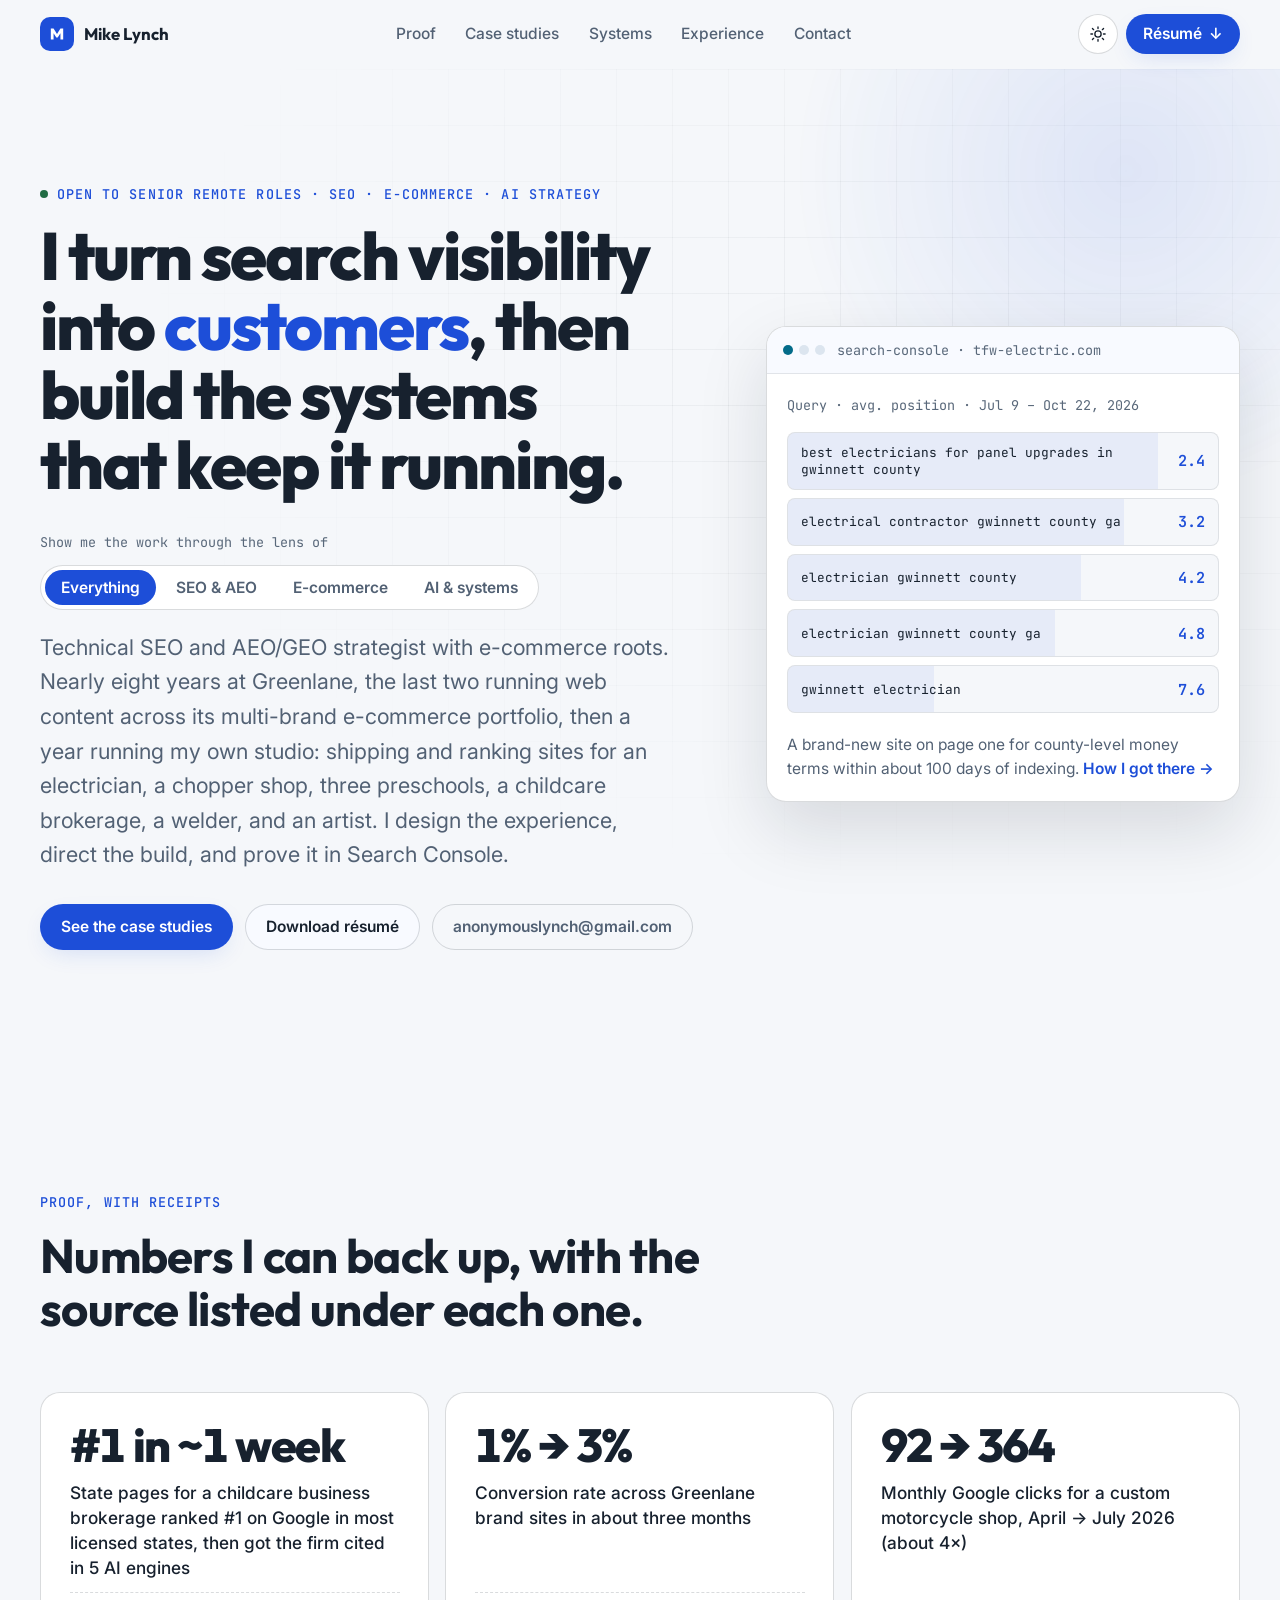
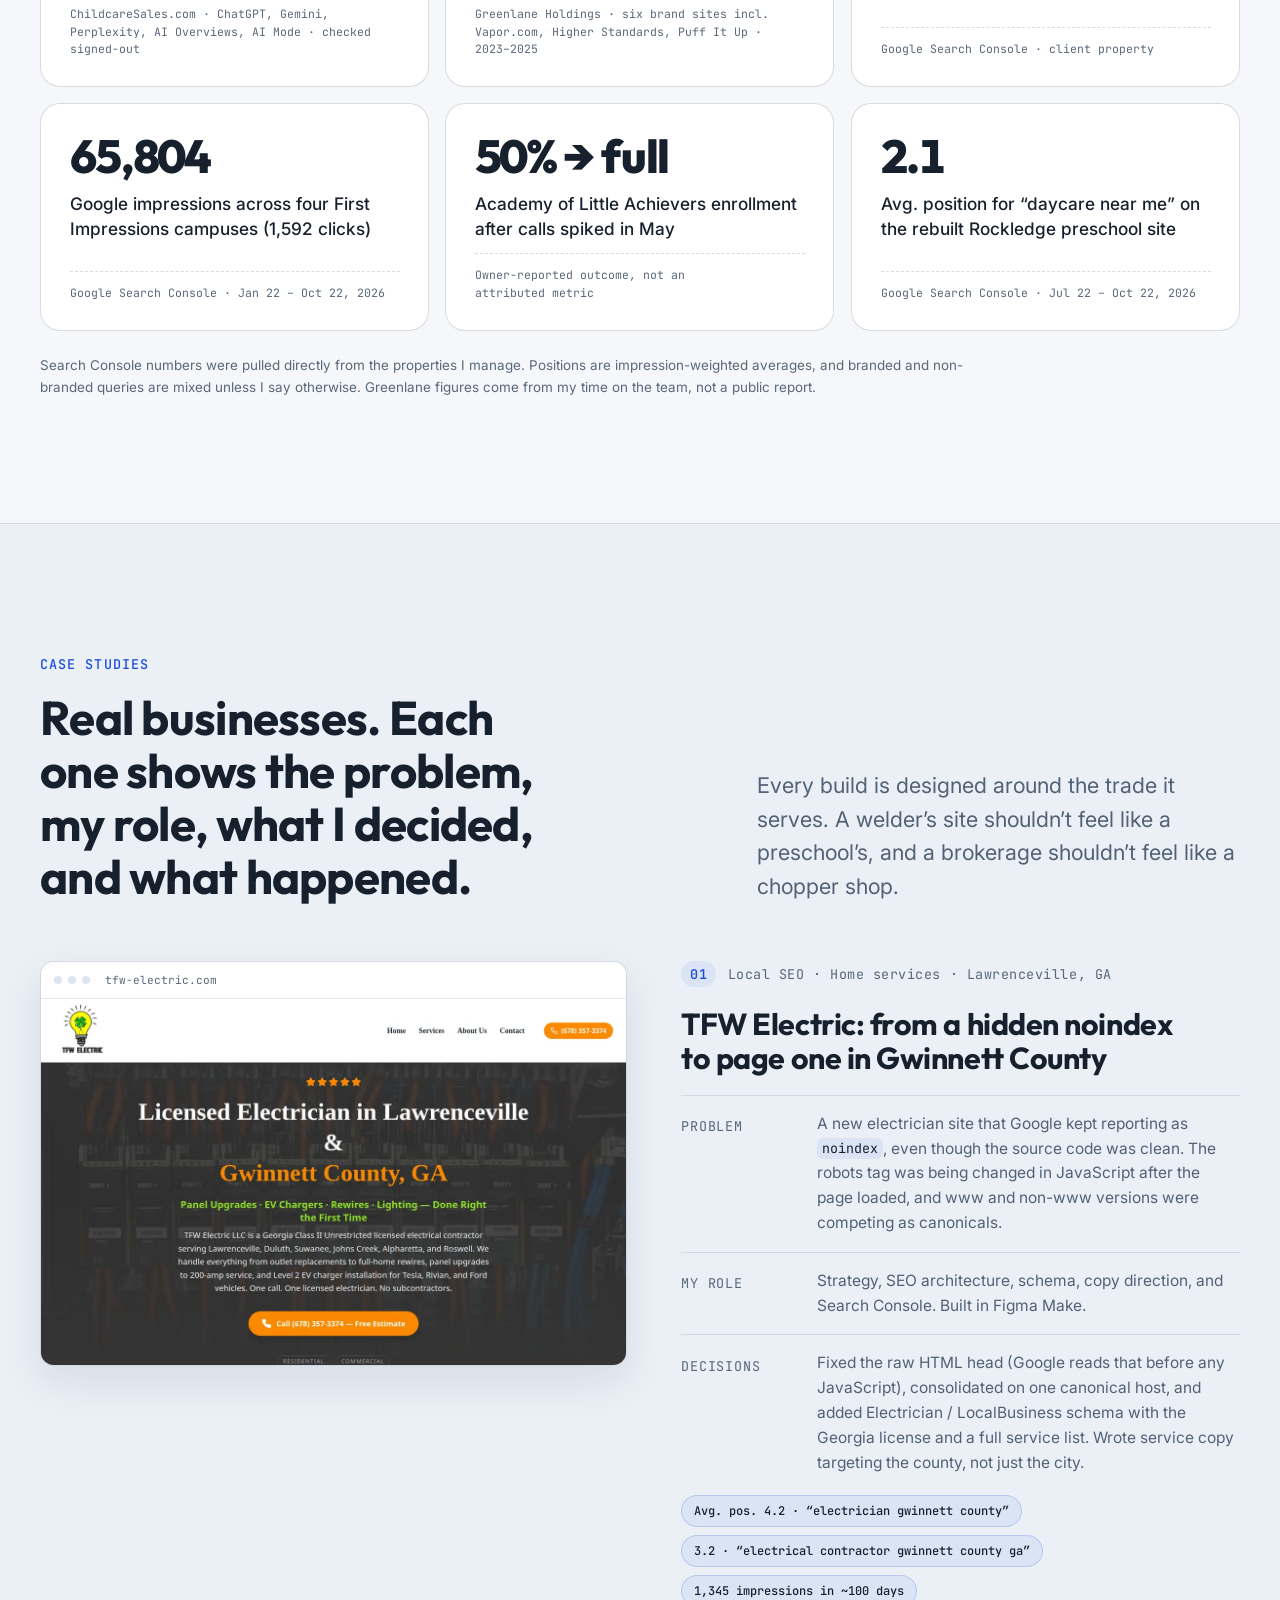
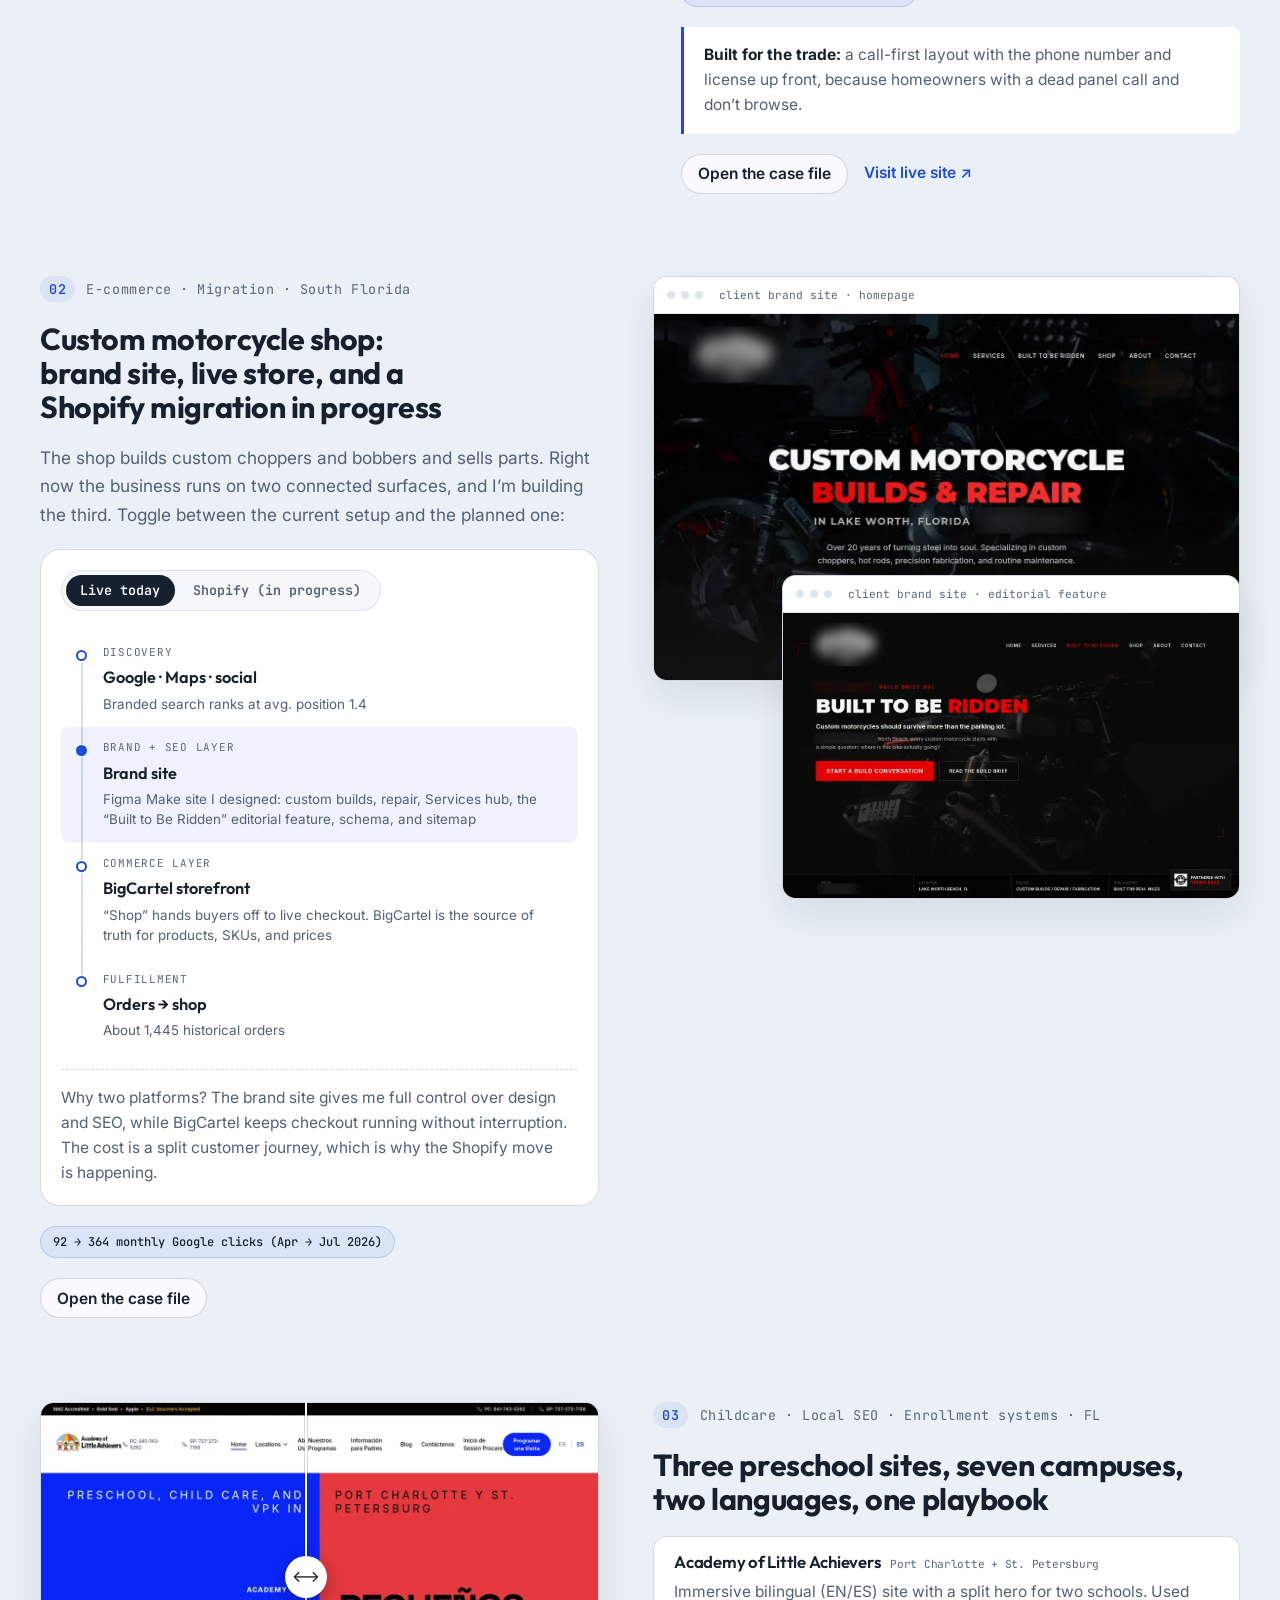
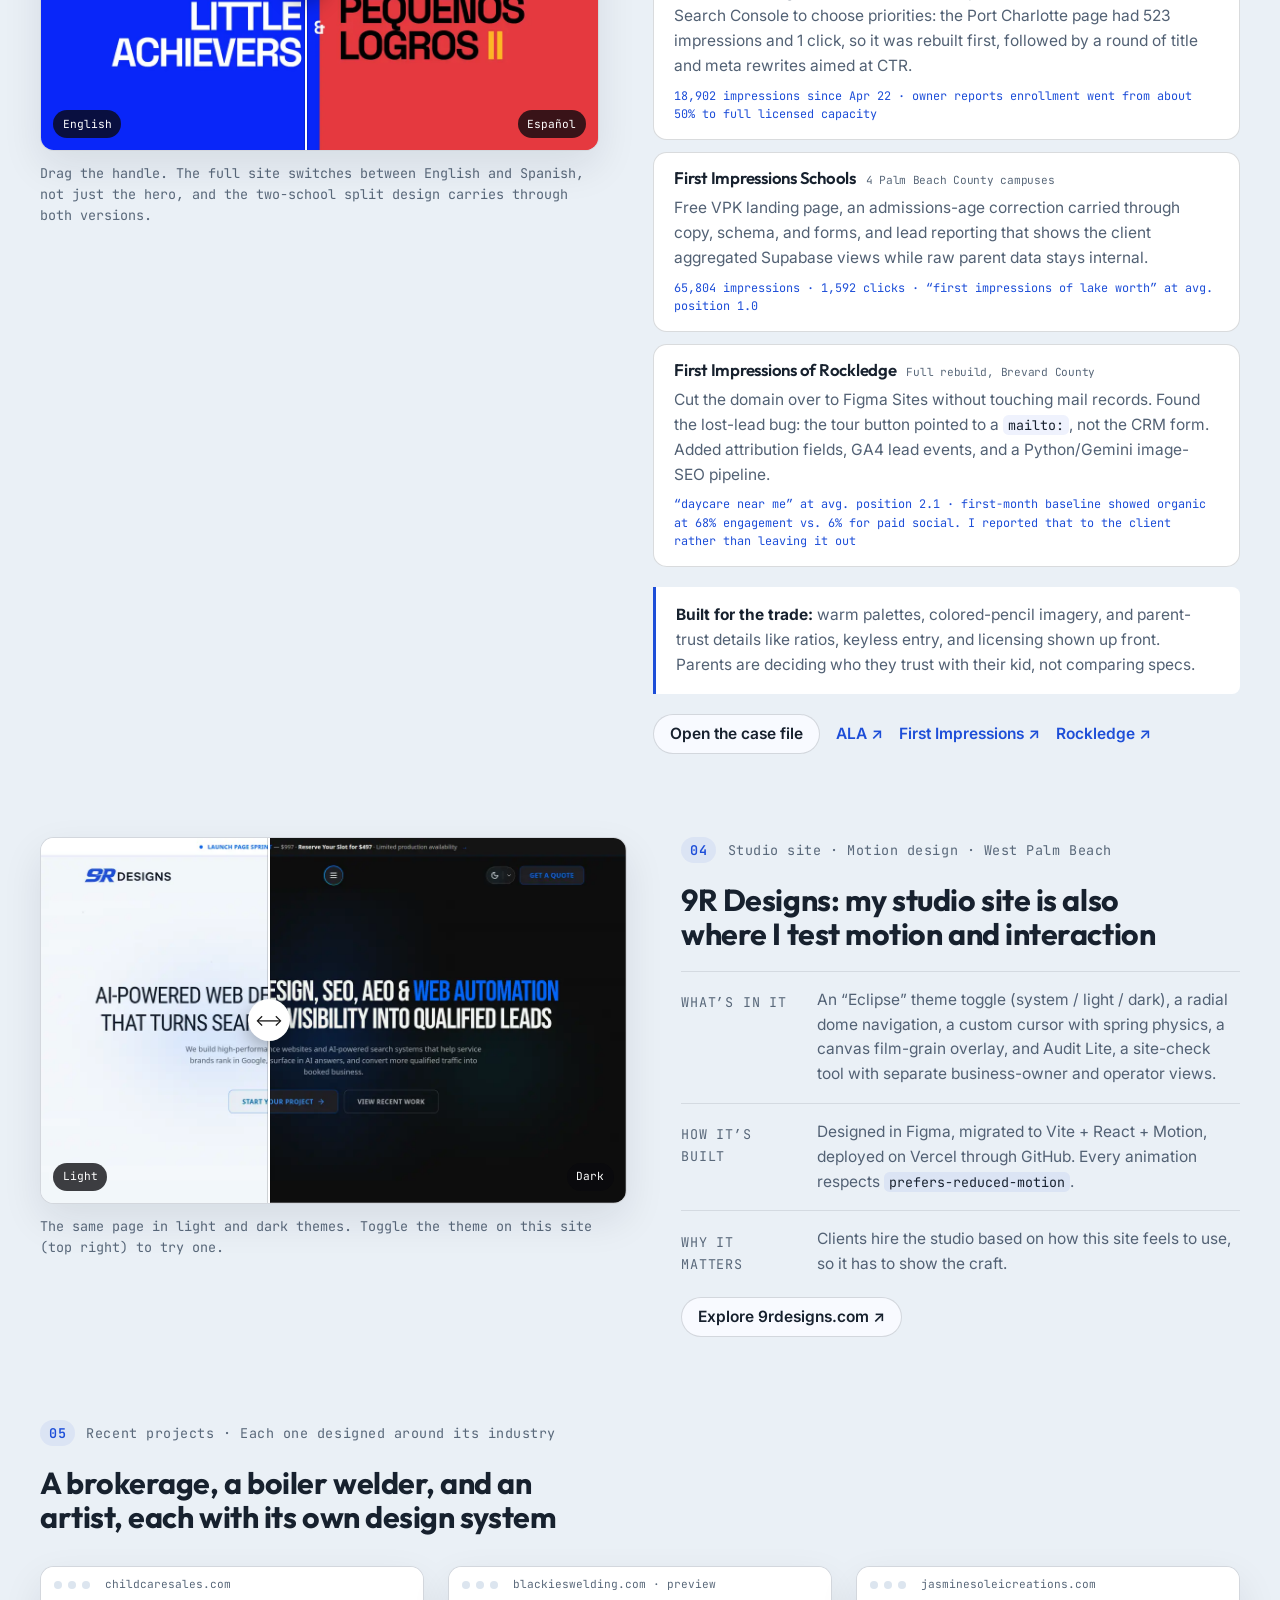
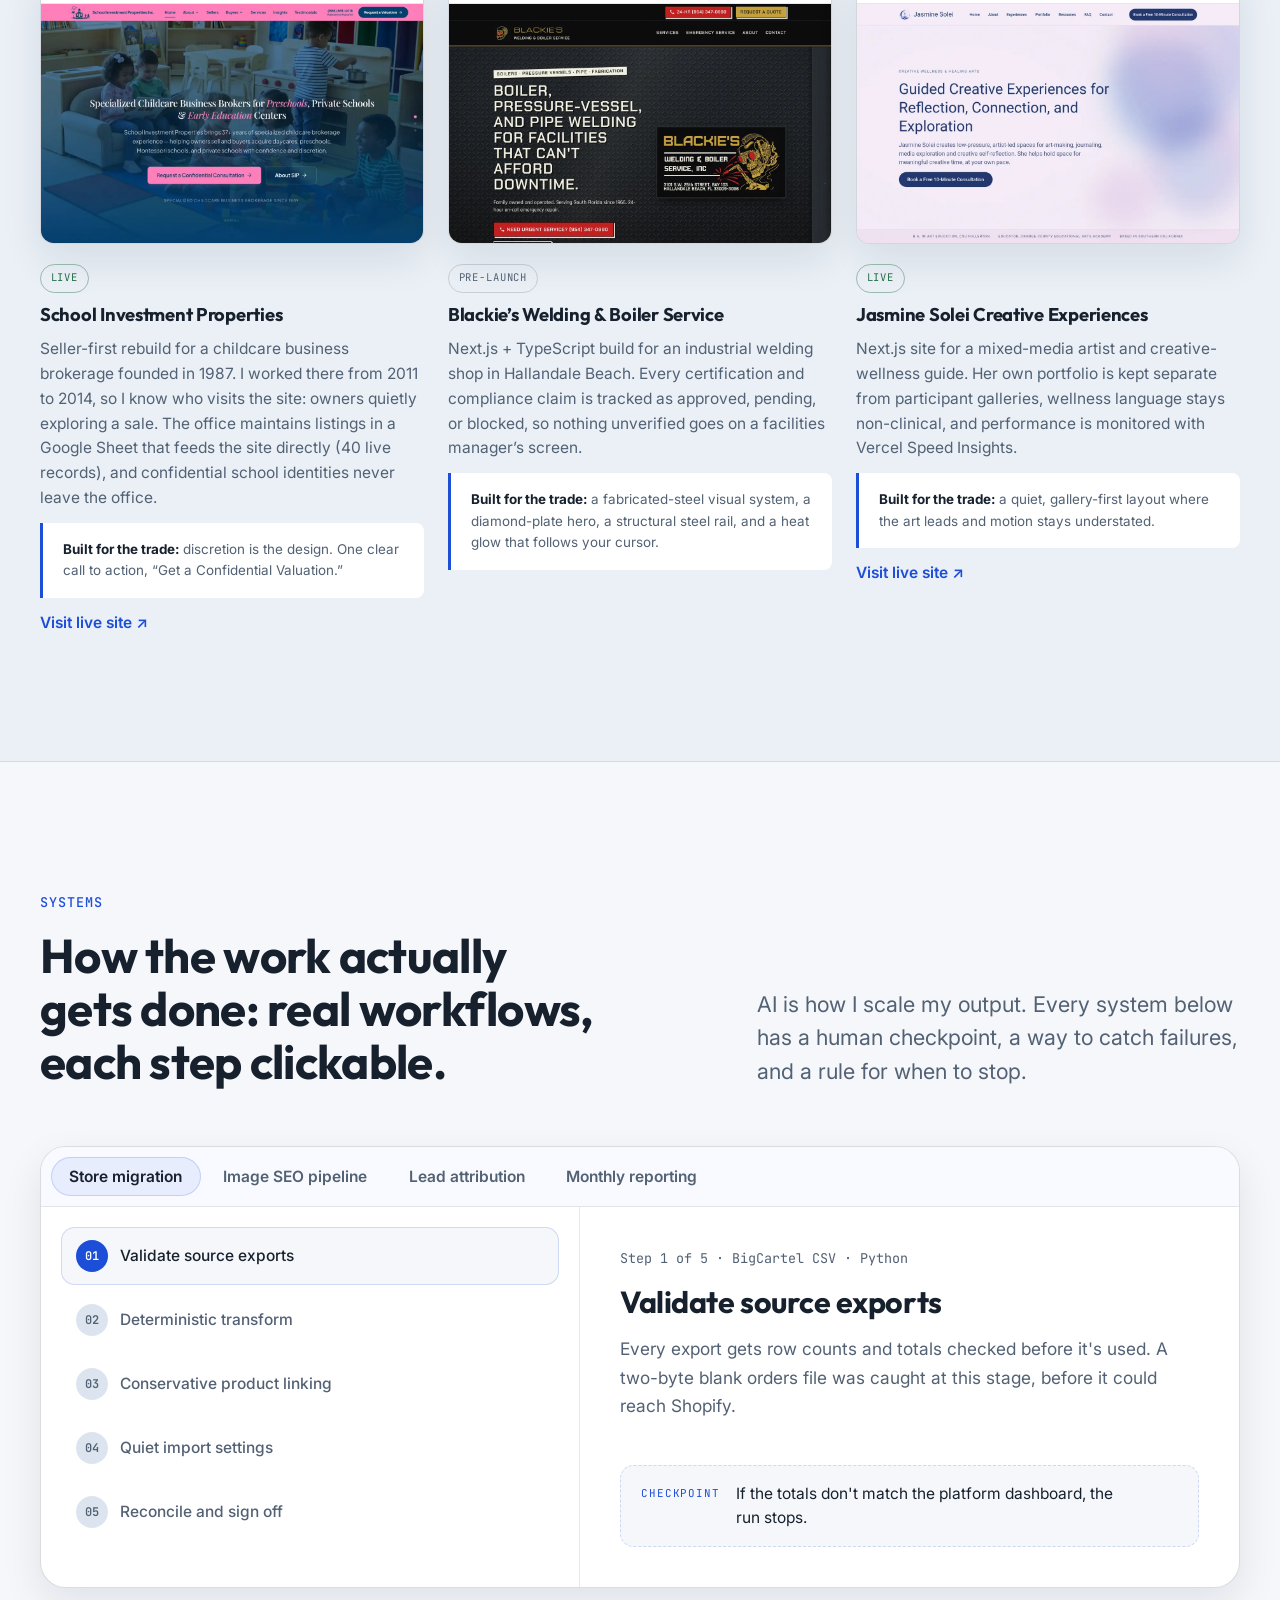
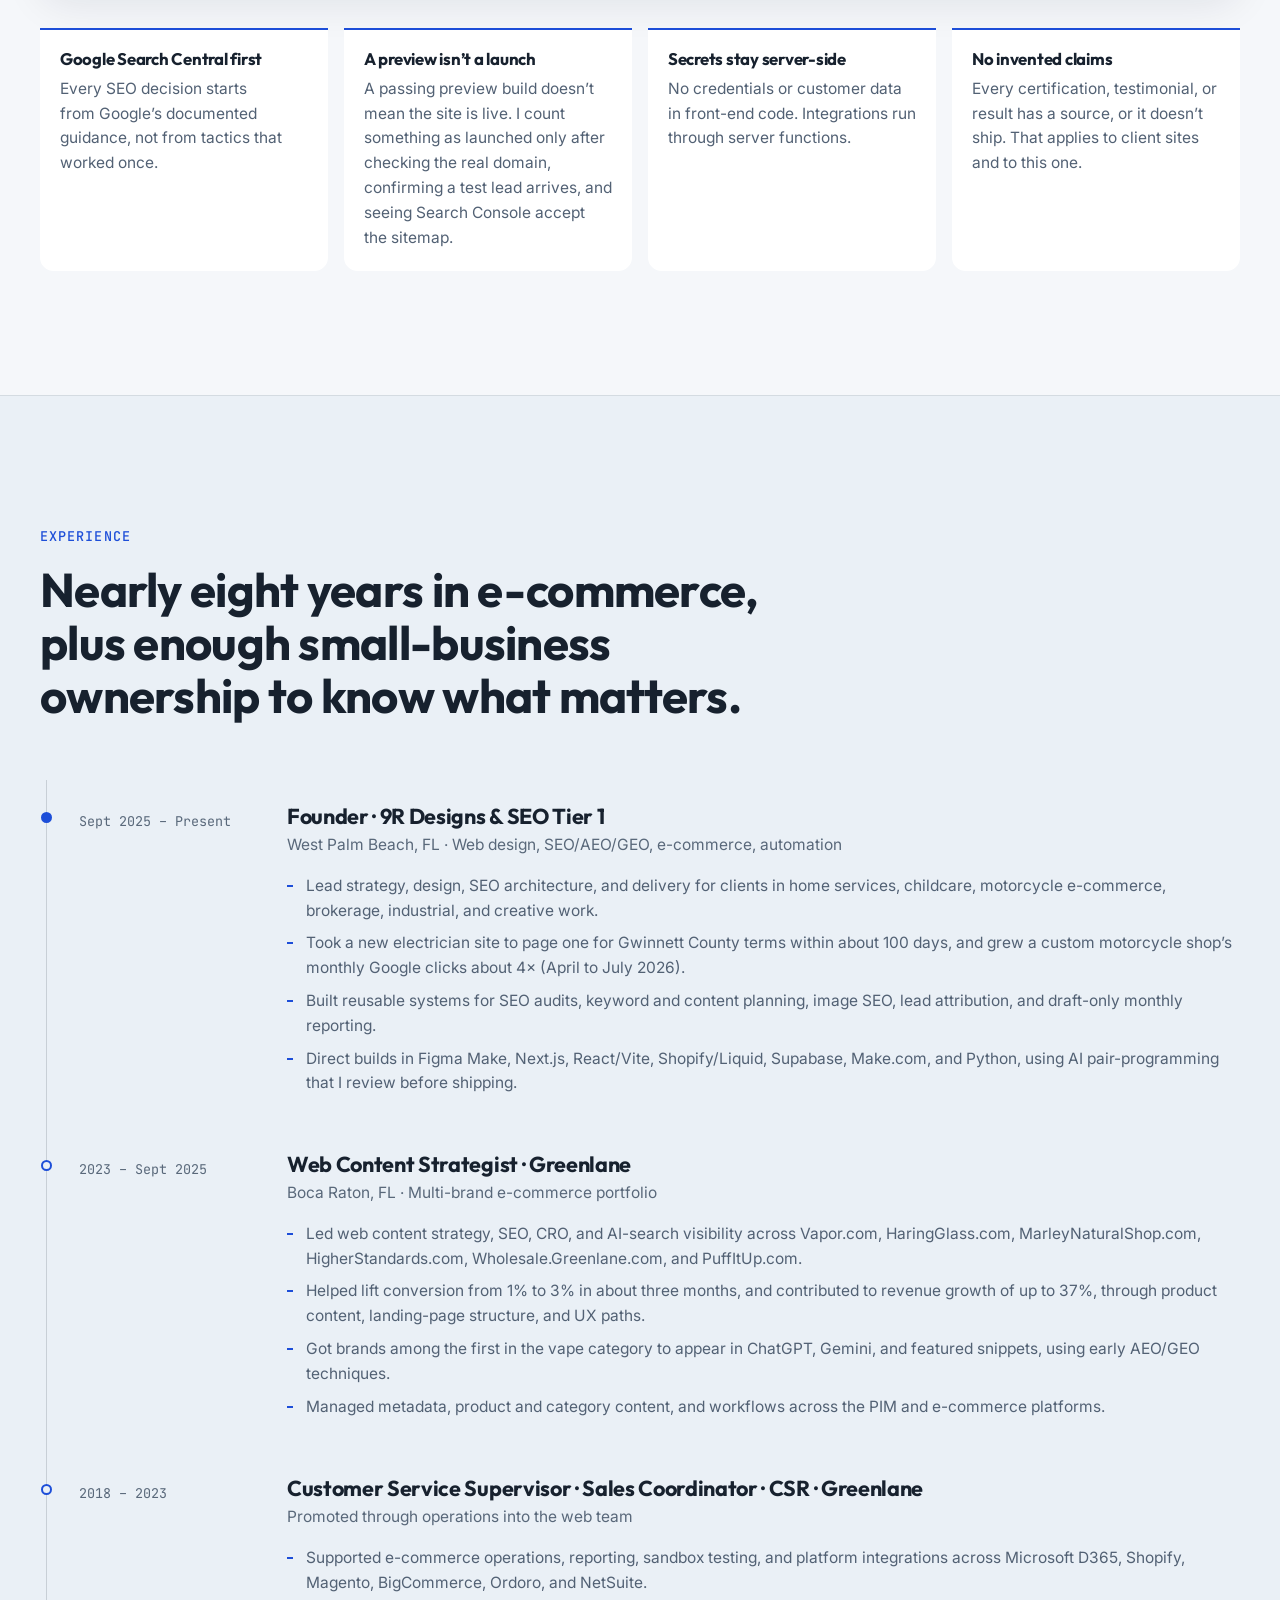
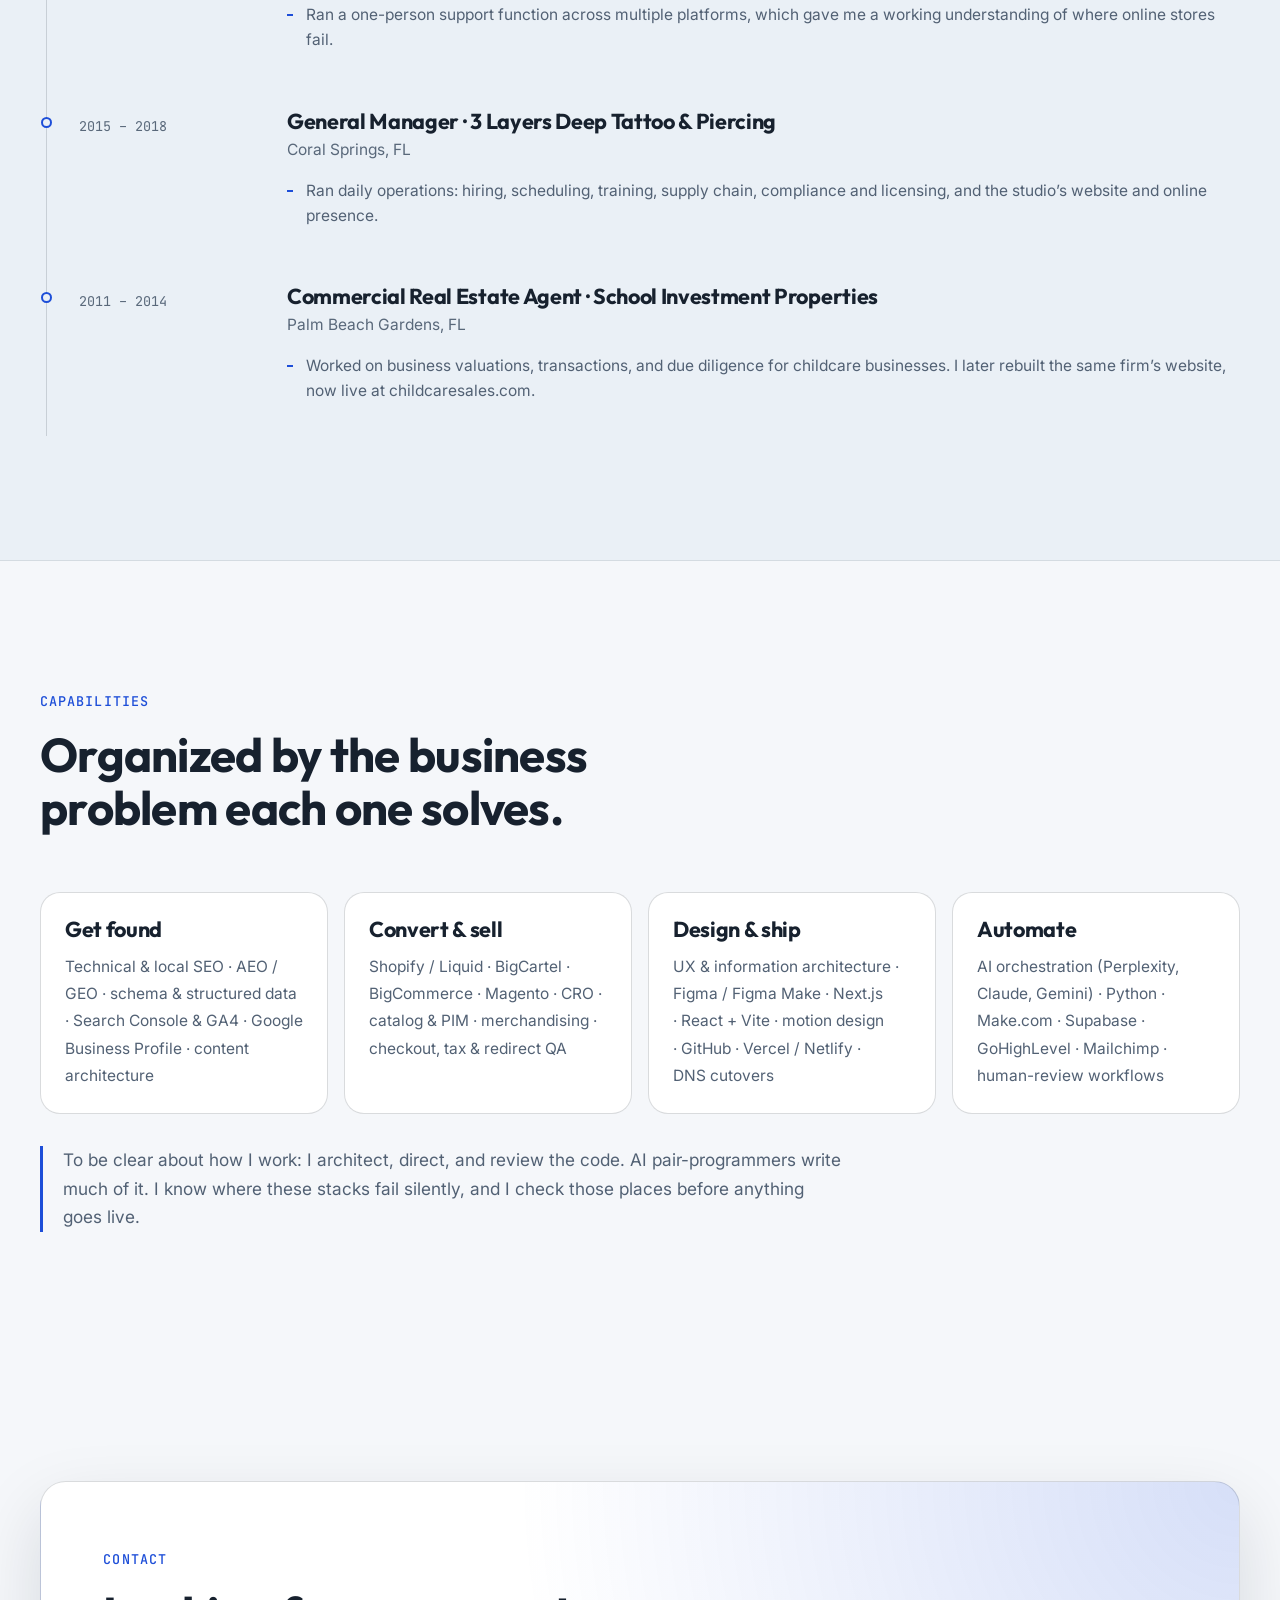
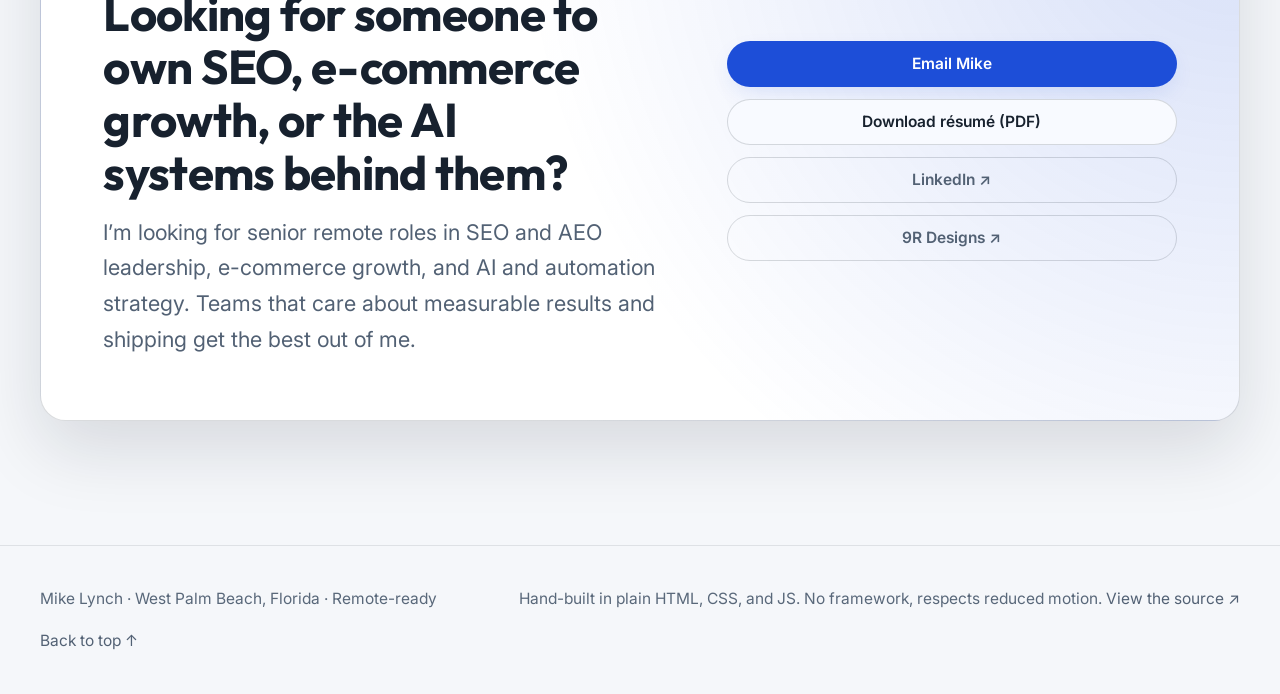
==== commit 0c8d89c2: "Consistency pass: anonymize motorcycle client, add brokerage proof card, fix Greenlane tenure and br" ====
--- a/index.html
+++ b/index.html
@@ -3,17 +3,17 @@
 <head>
   <meta charset="UTF-8" />
   <meta name="viewport" content="width=device-width, initial-scale=1.0" />
-  <title>Mike Lynch | SEO &amp; E-commerce Growth Strategist · AI Systems</title>
+  <title>Mike Lynch | Technical SEO &amp; AEO/GEO Strategist · E-commerce &amp; AI Systems</title>
   <meta
     name="description"
-    content="Mike Lynch is an SEO and e-commerce growth strategist who designs, builds, and measures the sites, stores, and AI-assisted systems that turn search visibility into customers. Case studies with real Search Console data."
+    content="Mike Lynch is a technical SEO and AEO/GEO strategist with e-commerce roots who designs, builds, and measures the sites, stores, and AI-assisted systems that turn search visibility into customers. Case studies with real Search Console data."
   />
   <meta name="robots" content="index, follow" />
   <meta name="theme-color" content="#0b0b0f" />
   <link rel="canonical" href="https://mikelynch-resume.netlify.app/" />
 
   <meta property="og:type" content="profile" />
-  <meta property="og:title" content="Mike Lynch | SEO &amp; E-commerce Growth Strategist · AI Systems" />
+  <meta property="og:title" content="Mike Lynch | Technical SEO &amp; AEO/GEO Strategist · E-commerce &amp; AI Systems" />
   <meta
     property="og:description"
     content="Case studies, real Search Console numbers, and the systems behind them: local SEO, Shopify migration, childcare enrollment sites, and AI-assisted workflows with human review."
@@ -22,7 +22,7 @@
   <meta property="og:image" content="https://mikelynch-resume.netlify.app/assets/img/og.png" />
   <meta property="og:site_name" content="Mike Lynch" />
   <meta name="twitter:card" content="summary_large_image" />
-  <meta name="twitter:title" content="Mike Lynch | SEO &amp; E-commerce Growth Strategist · AI Systems" />
+  <meta name="twitter:title" content="Mike Lynch | Technical SEO &amp; AEO/GEO Strategist · E-commerce &amp; AI Systems" />
   <meta name="twitter:description" content="Proof-first portfolio: case studies, real Search Console numbers, and the systems behind them." />
   <meta name="twitter:image" content="https://mikelynch-resume.netlify.app/assets/img/og.png" />
 
@@ -55,7 +55,7 @@
         "@type": "Person",
         "@id": "https://mikelynch-resume.netlify.app/#mike",
         "name": "Mike Lynch",
-        "jobTitle": "SEO & E-commerce Growth Strategist",
+        "jobTitle": "Technical SEO & AEO/GEO Strategist",
         "description": "SEO, AEO/GEO, e-commerce growth, web design, and AI-assisted workflow systems.",
         "email": "mailto:anonymouslynch@gmail.com",
         "address": {
@@ -138,9 +138,9 @@
               <button type="button" role="radio" aria-checked="false" data-lens-btn="ai">AI &amp; systems</button>
             </div>
             <div class="lens-copy" aria-live="polite">
-              <p data-lens-copy="all">SEO and e-commerce growth strategist. Seven years inside Greenlane’s multi-brand e-commerce portfolio, then a year running my own studio: shipping and ranking sites for an electrician, a chopper shop, three preschools, a childcare brokerage, a welder, and an artist. I design the experience, direct the build, and prove it in Search Console.</p>
+              <p data-lens-copy="all">Technical SEO and AEO/GEO strategist with e-commerce roots. Nearly eight years at Greenlane, the last two running web content across its multi-brand e-commerce portfolio, then a year running my own studio: shipping and ranking sites for an electrician, a chopper shop, three preschools, a childcare brokerage, a welder, and an artist. I design the experience, direct the build, and prove it in Search Console.</p>
               <p data-lens-copy="seo" hidden>Technical, local, and AI-search (AEO/GEO) work built on Google Search Central fundamentals: crawlable HTML, clean canonicals, real schema, intent-mapped pages. Then I go back to Search Console and check whether it worked.</p>
-              <p data-lens-copy="ecom" hidden>Catalog, merchandising, and conversion work across Vapor.com, Higher Standards, and Puff It Up, plus a 1,445-order, 366-product BigCartel-to-Shopify migration built so a wrong SKU never gets through.</p>
+              <p data-lens-copy="ecom" hidden>Catalog, merchandising, and conversion work across six Greenlane brand sites, plus a 1,445-order, 366-product BigCartel-to-Shopify migration, now in progress, built so a wrong SKU never gets through.</p>
               <p data-lens-copy="ai" hidden>AI orchestration that holds up in production: deterministic Python transforms, QA gates, server-side secrets, and draft-only reporting. AI handles the repetitive work, and nothing goes to a client until I’ve checked it.</p>
             </div>
           </div>
@@ -181,15 +181,20 @@
         </div>
 
         <div class="proof-grid" data-motion-group>
+          <article class="proof-card" data-motion="rise" data-lens-tags="seo ai">
+            <p class="proof-num">#1 in ~1 week</p>
+            <p class="proof-label">State pages for a childcare business brokerage ranked #1 on Google in most licensed states, then got the firm cited in 5 AI engines</p>
+            <p class="proof-src">ChildcareSales.com · ChatGPT, Gemini, Perplexity, AI Overviews, AI Mode · checked signed-out</p>
+          </article>
           <article class="proof-card" data-motion="rise" data-lens-tags="ecom seo">
             <p class="proof-num">1% → 3%</p>
             <p class="proof-label">Conversion rate across Greenlane brand sites in about three months</p>
-            <p class="proof-src">Greenlane Holdings · Vapor.com, Higher Standards, Puff It Up and more · 2023–2025</p>
+            <p class="proof-src">Greenlane Holdings · six brand sites incl. Vapor.com, Higher Standards, Puff It Up · 2023–2025</p>
           </article>
           <article class="proof-card" data-motion="rise" data-lens-tags="ecom seo">
             <p class="proof-num">92 → <span data-count-to="364">364</span></p>
-            <p class="proof-label">Monthly Google clicks for Gatti’s Garage, April → July 2026 (about 4×)</p>
-            <p class="proof-src">Google Search Console · gattisgarage.com</p>
+            <p class="proof-label">Monthly Google clicks for a custom motorcycle shop, April → July 2026 (about 4×)</p>
+            <p class="proof-src">Google Search Console · client property</p>
           </article>
           <article class="proof-card" data-motion="rise" data-lens-tags="seo">
             <p class="proof-num"><span data-count-to="65804">65,804</span></p>
@@ -200,11 +205,6 @@
             <p class="proof-num">50% → full</p>
             <p class="proof-label">Academy of Little Achievers enrollment after calls spiked in May</p>
             <p class="proof-src">Owner-reported outcome, not an attributed metric</p>
-          </article>
-          <article class="proof-card" data-motion="rise" data-lens-tags="ecom ai">
-            <p class="proof-num">0 mismatches</p>
-            <p class="proof-label">Across 861 orders and 1,317 line items in the final Shopify migration batch</p>
-            <p class="proof-src">Deterministic Python QA · Gatti’s Garage migration</p>
           </article>
           <article class="proof-card" data-motion="rise" data-lens-tags="seo ai">
             <p class="proof-num">2.1</p>
@@ -258,25 +258,25 @@
             </div>
           </article>
 
-          <!-- GATTIS -->
-          <article class="case case-wide" id="case-gattis" data-order-all="2" data-order-seo="3" data-order-ecom="1" data-order-ai="1" data-motion="rise">
+          <!-- MOTORCYCLE SHOP -->
+          <article class="case case-wide" id="case-moto" data-order-all="2" data-order-seo="3" data-order-ecom="1" data-order-ai="1" data-motion="rise">
             <div class="case-body">
-              <p class="case-kicker"><span class="case-num">02</span> E-commerce · Migration · Lake Worth Beach, FL</p>
-              <h3>Gatti’s Garage: brand site, live store, and a Shopify migration in progress</h3>
-              <p class="case-lede">Gatti’s builds custom choppers and bobbers and sells parts. Right now the business runs on two connected surfaces, and I’m building the third. Toggle between the current setup and the planned one:</p>
+              <p class="case-kicker"><span class="case-num">02</span> E-commerce · Migration · South Florida</p>
+              <h3>Custom motorcycle shop: brand site, live store, and a Shopify migration in progress</h3>
+              <p class="case-lede">The shop builds custom choppers and bobbers and sells parts. Right now the business runs on two connected surfaces, and I’m building the third. Toggle between the current setup and the planned one:</p>
 
               <div class="arch" data-arch>
-                <div class="arch-toggle" role="tablist" aria-label="Gatti’s Garage architecture">
+                <div class="arch-toggle" role="tablist" aria-label="Motorcycle shop architecture">
                   <button type="button" role="tab" aria-selected="true" aria-controls="arch-now" id="arch-tab-now" data-arch-tab="now">Live today</button>
                   <button type="button" role="tab" aria-selected="false" aria-controls="arch-next" id="arch-tab-next" data-arch-tab="next">Shopify (in progress)</button>
                 </div>
 
                 <div class="arch-panel" id="arch-now" role="tabpanel" aria-labelledby="arch-tab-now">
                   <ol class="flow" role="list">
-                    <li class="flow-node"><span class="node-tag">Discovery</span><strong>Google · Maps · social</strong><small>“gattis garage” ranks at avg. position 1.4</small></li>
-                    <li class="flow-node node-accent"><span class="node-tag">Brand + SEO layer</span><strong>gattisgarage.com</strong><small>Figma Make site I designed: custom builds, repair, Services hub, the “Built to Be Ridden” editorial feature, schema, and sitemap</small></li>
+                    <li class="flow-node"><span class="node-tag">Discovery</span><strong>Google · Maps · social</strong><small>Branded search ranks at avg. position 1.4</small></li>
+                    <li class="flow-node node-accent"><span class="node-tag">Brand + SEO layer</span><strong>Brand site</strong><small>Figma Make site I designed: custom builds, repair, Services hub, the “Built to Be Ridden” editorial feature, schema, and sitemap</small></li>
                     <li class="flow-node"><span class="node-tag">Commerce layer</span><strong>BigCartel storefront</strong><small>“Shop” hands buyers off to live checkout. BigCartel is the source of truth for products, SKUs, and prices</small></li>
-                    <li class="flow-node"><span class="node-tag">Fulfillment</span><strong>Orders → shop</strong><small>About 1,445 historical orders totaling $195,686.45</small></li>
+                    <li class="flow-node"><span class="node-tag">Fulfillment</span><strong>Orders → shop</strong><small>About 1,445 historical orders</small></li>
                   </ol>
                   <p class="arch-note">Why two platforms? The brand site gives me full control over design and SEO, while BigCartel keeps checkout running without interruption. The cost is a split customer journey, which is why the Shopify move is happening.</p>
                 </div>
@@ -294,22 +294,19 @@
 
               <div class="case-result">
                 <span class="result-chip">92 → 364 monthly Google clicks (Apr → Jul 2026)</span>
-                <span class="result-chip">Up to 96% month-over-month revenue growth on the store</span>
               </div>
               <div class="case-actions">
-                <button class="button button-secondary button-sm" type="button" data-drawer-open="drawer-gattis">Open the case file</button>
-                <a class="text-link" href="https://gattisgarage.com/" target="_blank" rel="noopener noreferrer">Visit brand site ↗</a>
-                <a class="text-link" href="https://gattisgarage.bigcartel.com/" target="_blank" rel="noopener noreferrer">Current store ↗</a>
+                <button class="button button-secondary button-sm" type="button" data-drawer-open="drawer-moto">Open the case file</button>
               </div>
             </div>
             <div class="case-media stack">
               <figure class="browser">
-                <div class="browser-bar"><i></i><i></i><i></i><span>gattisgarage.com</span></div>
-                <img src="assets/img/work/gattis.webp" width="1200" height="750" loading="lazy" alt="Gatti’s Garage homepage: Custom Motorcycle Builds and Repair in Lake Worth, Florida, with a Shop Parts on BigCartel button" />
+                <div class="browser-bar"><i></i><i></i><i></i><span>client brand site · homepage</span></div>
+                <img src="assets/img/work/moto-home.webp" width="1200" height="750" loading="lazy" alt="Motorcycle shop homepage: custom builds and repair, with a Shop Parts on BigCartel button. Client name blurred." />
               </figure>
               <figure class="browser browser-offset">
-                <div class="browser-bar"><i></i><i></i><i></i><span>gattisgarage.com/built-to-be-ridden</span></div>
-                <img src="assets/img/work/gattis-btbr.webp" width="1200" height="750" loading="lazy" alt="Built to Be Ridden editorial feature page on the Gatti’s Garage site" />
+                <div class="browser-bar"><i></i><i></i><i></i><span>client brand site · editorial feature</span></div>
+                <img src="assets/img/work/moto-feature.webp" width="1200" height="750" loading="lazy" alt="Built to Be Ridden editorial feature page on the client brand site. Client name blurred." />
               </figure>
             </div>
           </article>
@@ -474,7 +471,7 @@
       <div class="container">
         <div class="section-heading" data-motion="rise-sm">
           <p class="eyebrow">Experience</p>
-          <h2 id="exp-title">Seven years in e-commerce, plus enough small-business ownership to know what matters.</h2>
+          <h2 id="exp-title">Nearly eight years in e-commerce, plus enough small-business ownership to know what matters.</h2>
         </div>
 
         <div class="timeline" data-motion-group>
@@ -485,7 +482,7 @@
               <p class="timeline-sub">West Palm Beach, FL · Web design, SEO/AEO/GEO, e-commerce, automation</p>
               <ul role="list">
                 <li>Lead strategy, design, SEO architecture, and delivery for clients in home services, childcare, motorcycle e-commerce, brokerage, industrial, and creative work.</li>
-                <li>Took a new electrician site to page one for Gwinnett County terms within about 100 days, and grew Gatti’s Garage monthly Google clicks about 4× (April to July 2026).</li>
+                <li>Took a new electrician site to page one for Gwinnett County terms within about 100 days, and grew a custom motorcycle shop’s monthly Google clicks about 4× (April to July 2026).</li>
                 <li>Built reusable systems for SEO audits, keyword and content planning, image SEO, lead attribution, and draft-only monthly reporting.</li>
                 <li>Direct builds in Figma Make, Next.js, React/Vite, Shopify/Liquid, Supabase, Make.com, and Python, using AI pair-programming that I review before shipping.</li>
               </ul>
@@ -498,7 +495,7 @@
               <h3>Web Content Strategist · Greenlane</h3>
               <p class="timeline-sub">Boca Raton, FL · Multi-brand e-commerce portfolio</p>
               <ul role="list">
-                <li>Led web content strategy, SEO, CRO, and AI-search visibility across Vapor.com, HigherStandards.com, PuffItUp.com, Haring Glass, and Wholesale.Greenlane.com.</li>
+                <li>Led web content strategy, SEO, CRO, and AI-search visibility across Vapor.com, HaringGlass.com, MarleyNaturalShop.com, HigherStandards.com, Wholesale.Greenlane.com, and PuffItUp.com.</li>
                 <li>Helped lift conversion from 1% to 3% in about three months, and contributed to revenue growth of up to 37%, through product content, landing-page structure, and UX paths.</li>
                 <li>Got brands among the first in the vape category to appear in ChatGPT, Gemini, and featured snippets, using early AEO/GEO techniques.</li>
                 <li>Managed metadata, product and category content, and workflows across the PIM and e-commerce platforms.</li>
@@ -638,16 +635,16 @@
     </div>
   </dialog>
 
-  <dialog class="drawer" id="drawer-gattis" aria-labelledby="drawer-gattis-title">
+  <dialog class="drawer" id="drawer-moto" aria-labelledby="drawer-moto-title">
     <div class="drawer-inner">
       <header class="drawer-head">
         <p class="eyebrow">Case file · 02</p>
-        <h2 id="drawer-gattis-title">Gatti’s Garage: the migration rules</h2>
+        <h2 id="drawer-moto-title">Motorcycle shop: the migration rules</h2>
         <button class="drawer-close" type="button" data-drawer-close aria-label="Close case file">✕</button>
       </header>
       <div class="drawer-body">
         <figure class="drawer-fig">
-          <img src="assets/img/work/bigcartel.webp" width="1200" height="750" loading="lazy" alt="The current Gatti’s Garage BigCartel storefront" />
+          <img src="assets/img/work/moto-store.webp" width="1200" height="750" loading="lazy" alt="The client’s current BigCartel storefront, name blurred" />
           <figcaption>The current BigCartel storefront: still the source of truth for products and prices until the Shopify cutover.</figcaption>
         </figure>
         <h3>Why it’s more than a CSV upload</h3>
@@ -662,7 +659,7 @@
         <h3>The numbers</h3>
         <table class="data-table">
           <tbody>
-            <tr><th scope="row">Historical orders mapped</th><td>1,445 · $195,686.45</td></tr>
+            <tr><th scope="row">Historical orders mapped</th><td>1,445</td></tr>
             <tr><th scope="row">Matrixify rows generated</th><td>7,020</td></tr>
             <tr><th scope="row">Product master</th><td>366 products · 1,925 rows · 57 columns</td></tr>
             <tr><th scope="row">Final delta batch</th><td>861 orders · 1,317 line items · 0 mismatches</td></tr>
